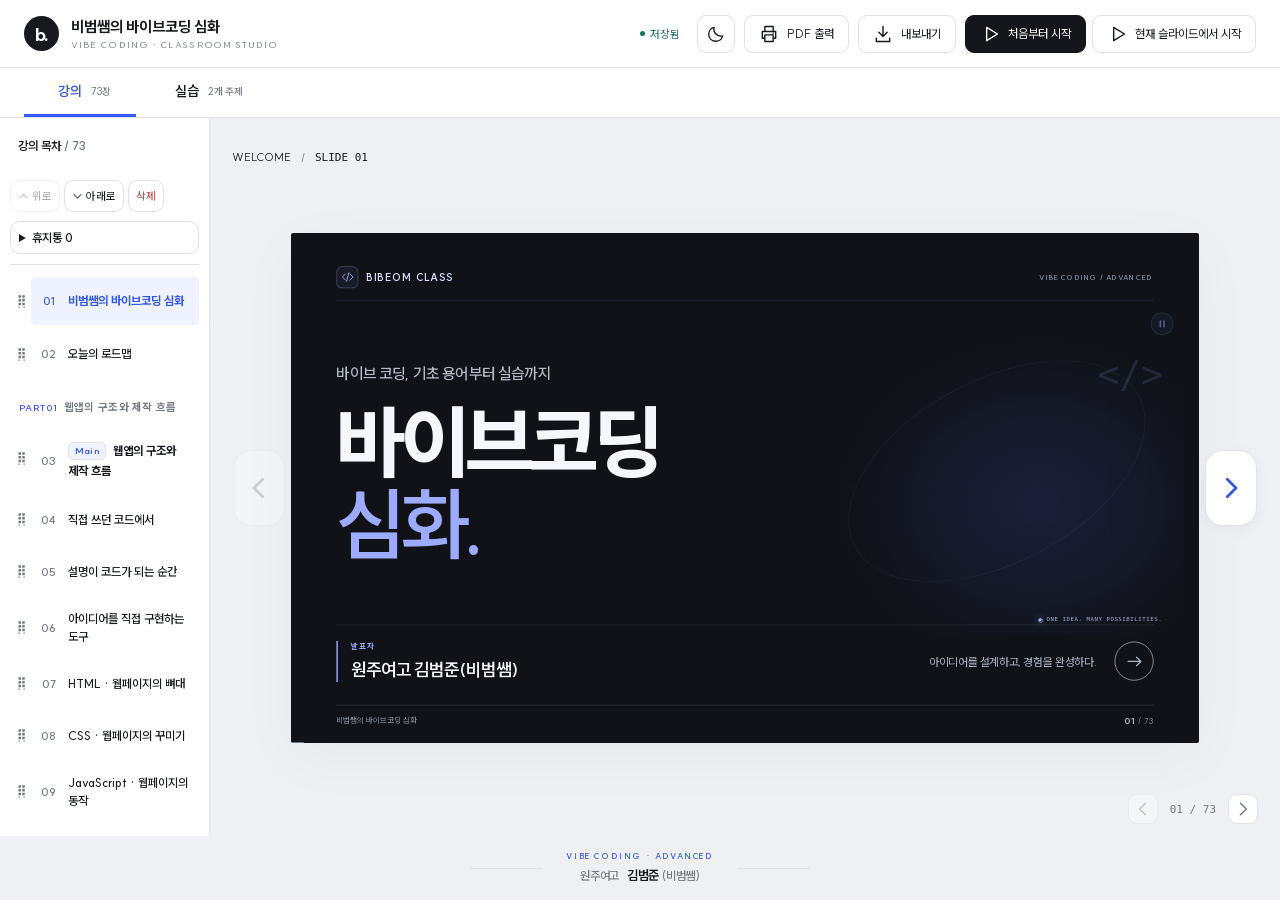
==== index.html @ e5cef6ce "Animate slide panels gathering into focus and spreading into overview" ====
<!DOCTYPE html>
<html lang="ko" data-theme="light"><head>
<meta charset="UTF-8">
<meta name="viewport" content="width=device-width,initial-scale=1">
<meta name="color-scheme" content="light dark">
<title>비범쌤의 바이브코딩 심화</title>
<style>
:root{--accent:#f97316;--accent-ink:#b64708;--soft:#fff2e8;--navy:#172033;--ink:#202938;--muted:#677181;--line:#e4e7ec;--paper:#fff;--canvas:#f2f4f7;--hover:#f7f8fa;--green:#197459;--shadow:0 16px 50px #1720330b;--blue:#326dba;--radius:18px;font-family:ui-sans-serif,system-ui,-apple-system,"Segoe UI","Malgun Gothic",sans-serif;color:var(--ink);background:var(--canvas);font-synthesis:none}
*{box-sizing:border-box}body{margin:0}button,input,textarea,select{font:inherit}button,a,input,textarea{touch-action:manipulation}button{cursor:pointer}button,a{ -webkit-tap-highlight-color:transparent}button{color:inherit}button:disabled{opacity:.38;cursor:default}button:focus-visible,a:focus-visible,input:focus-visible,textarea:focus-visible,[contenteditable]:focus-visible{outline:3px solid var(--accent);outline-offset:4px}button{border:1px solid var(--line);background:var(--paper);border-radius:9px;padding:9px 14px;display:inline-flex;align-items:center;justify-content:center;gap:8px;transition:background .16s,border-color .16s,transform .16s}button:hover:not(:disabled){border-color:var(--accent);background:var(--soft)}button:active:not(:disabled){transform:translateY(1px)}.primary{background:var(--navy);color:#fff;border-color:var(--navy)}.primary:hover:not(:disabled){background:#2c3952;color:#fff;border-color:#2c3952}.orange{background:var(--accent);border-color:var(--accent);color:#172033;font-weight:750}.orange:hover:not(:disabled){background:#ff8b3c;color:#172033}.icon{width:20px;height:20px;flex-shrink:0;vertical-align:middle;fill:none;stroke:currentColor;stroke-width:1.7;stroke-linecap:round;stroke-linejoin:round}.icon-btn{width:38px;height:38px;padding:8px}.muted{color:var(--muted)}.tiny{font-size:12px}.mono{font-family:ui-monospace,Consolas,monospace}.pill{display:inline-flex;align-items:center;gap:6px;border-radius:6px;padding:5px 8px;font-size:11px;font-weight:700;letter-spacing:.04em;background:var(--hover);color:var(--muted)}.pill.orange-pill{background:var(--soft);color:var(--accent-ink)}
.topbar{height:76px;background:var(--paper);border-bottom:1px solid var(--line);display:flex;align-items:center;justify-content:space-between;padding:0 24px;gap:18px;position:relative;z-index:25}.brand{display:flex;align-items:center;gap:12px;min-width:0}.brand-mark{display:grid;place-items:center;width:38px;height:42px;background:var(--navy);color:var(--accent);border-radius:11px;flex-shrink:0}.brand-mark .icon{width:25px;height:25px}.brand-title{font-weight:750;font-size:16px;white-space:nowrap;overflow:hidden;text-overflow:ellipsis;max-width:330px}.brand-caption{font-size:10px;letter-spacing:.16em;color:var(--muted);margin-top:3px}.toolbar{display:flex;align-items:center;gap:9px;flex-shrink:0}.toolbar button{font-size:12px;height:38px}.save-status{font-size:11px;display:flex;gap:5px;align-items:center;color:var(--green);margin-right:8px}.save-status::before{content:"";width:5px;height:5px;background:currentColor;border-radius:50%}.export-wrap{position:relative}.dropdown{position:absolute;right:0;top:46px;width:240px;padding:7px;background:var(--paper);border:1px solid var(--line);border-radius:13px;box-shadow:var(--shadow);z-index:40}.dropdown[hidden]{display:none}.dropdown button{justify-content:flex-start;border:0;width:100%;height:auto;text-align:left;padding:12px;font-size:13px}.dropdown hr{border:0;border-top:1px solid var(--line);margin:5px}.dropdown .danger{color:#c13f3f}.workspace{display:grid;grid-template-columns:224px minmax(0,1fr) 286px;height:calc(100dvh - 76px)}.sidebar,.editor{background:var(--paper);overflow:auto;min-height:0;scrollbar-width:thin;scrollbar-color:var(--line) transparent}.sidebar{border-right:1px solid var(--line);padding:23px 13px}.sidebar-head{display:flex;justify-content:space-between;align-items:center;padding:0 8px 15px;font-size:12px;font-weight:700}.group-label{font-size:10px;font-weight:750;color:var(--muted);letter-spacing:.025em;margin:20px 9px 9px;display:flex;align-items:baseline;gap:7px}.group-label:first-of-type{margin-top:4px}.group-label b{color:var(--accent-ink);font-size:9px;white-space:nowrap}.nav-item{border:1px solid transparent;padding:9px 8px;gap:9px;border-radius:9px;width:100%;justify-content:flex-start;text-align:left;background:transparent;margin:2px 0;min-height:49px}.nav-item .number{display:grid;place-items:center;flex-shrink:0;width:32px;height:28px;background:var(--hover);border:1px solid var(--line);border-radius:5px;font-size:10px;font-weight:650;color:var(--muted)}.nav-item .nav-title{font-size:11px;line-height:1.5;display:-webkit-box;-webkit-line-clamp:2;-webkit-box-orient:vertical;overflow:hidden}.nav-item[aria-current=true]{background:var(--soft);border-color:#f9731644}.nav-item[aria-current=true] .number{color:#fff;background:var(--accent-ink);border-color:var(--accent-ink)}.nav-item[aria-current=true] .nav-title{font-weight:750;color:var(--accent-ink)}.sidebar-bottom{font-size:10px;line-height:1.8;border-top:1px solid var(--line);margin:22px 8px 0;padding-top:14px;color:var(--muted)}
.main{min-width:0;min-height:0;display:flex;flex-direction:column;position:relative;padding:24px 28px 0}.preview-tools{display:flex;align-items:center;justify-content:space-between;gap:12px;margin-bottom:18px}.breadcrumb{display:flex;gap:10px;font-size:11px;align-items:center}.stage-space{flex:1;min-height:0;display:flex;align-items:center;justify-content:center;position:relative}.slide-frame{position:relative;flex-shrink:0;box-shadow:var(--shadow);border:1px solid var(--line);border-radius:5px;overflow:hidden;background:var(--paper)}.slide-frame>.slide{position:absolute;left:0;top:0;transform-origin:top left}.preview-bottom{display:flex;align-items:center;justify-content:flex-end;gap:10px;padding:17px 0;font-size:11px;color:var(--muted)}.preview-bottom .nav-pair{display:flex;align-items:center;gap:12px}.preview-bottom button{width:30px;height:30px;padding:5px}.lecture-notes{border-top:1px solid var(--line);padding:17px 0 20px;display:flex;gap:13px;min-height:86px;flex-shrink:0}.lecture-notes .icon{width:16px;color:var(--muted);margin-top:2px}.lecture-notes strong{font-size:11px;font-weight:700}.lecture-notes p{font-size:11px;color:var(--muted);line-height:1.7;margin:6px 0 0;white-space:pre-wrap;max-height:50px;overflow:auto}.editor{border-left:1px solid var(--line);padding:22px 19px}.editor-heading{display:flex;justify-content:space-between;align-items:center;margin-bottom:6px;font-size:13px;font-weight:750}.editor-description{font-size:10px;line-height:1.8;color:var(--muted);margin:0 0 19px}.field{display:block;margin:0 0 15px}.field>span{display:block;font-size:10px;font-weight:650;margin:0 0 7px;color:var(--muted)}.field textarea,.field input{display:block;width:100%;background:var(--hover);border:1px solid var(--line);color:var(--ink);border-radius:7px;padding:10px 11px;font-size:12px;line-height:1.65;resize:vertical;min-height:39px}.field textarea:focus,.field input:focus{border-color:var(--accent);outline:2px solid #f9731622;outline-offset:0;background:var(--paper)}.editor details{border-top:1px solid var(--line);padding:13px 0 0;margin-top:14px}.editor summary{cursor:pointer;font-size:11px;font-weight:750;padding-bottom:13px}.editor .field input:invalid{border-color:#c13f3f}.close-panel{display:none}.mobile-tool{display:none}.panel-scrim{display:none}.read-toggle{display:none}
.slide{width:1280px;height:720px;display:flex;flex-direction:column;overflow:hidden;background:var(--paper);padding:37px 54px 25px;color:var(--ink);position:relative;container-type:inline-size}.slide-head{flex-shrink:0}.eyebrow{display:flex;align-items:center;gap:12px;font-size:13px;font-weight:650;letter-spacing:.035em;color:var(--muted);margin-bottom:13px}.eyebrow .part-chip{color:var(--accent-ink);background:var(--soft);padding:5px 9px;border-radius:5px;font-size:11px;letter-spacing:.1em}.slide h1{font-size:42px;line-height:1.27;letter-spacing:-1.8px;margin:0;font-weight:780;word-break:keep-all;overflow-wrap:anywhere}.slide h1.long{font-size:35px;letter-spacing:-1.2px}.subtitle{font-size:19px;color:var(--muted);margin:12px 0 0;line-height:1.55;word-break:keep-all;overflow-wrap:anywhere}.slide-content{flex:1;min-height:0;margin-top:28px;position:relative}.content-inner{width:100%;transform-origin:top center;display:flex;flex-direction:column;gap:20px}.slide-foot{flex-shrink:0;display:flex;align-items:center;justify-content:space-between;gap:18px;margin-top:20px;padding-top:13px;border-top:1px solid var(--line);font-size:12px;color:var(--muted)}.slide-foot .foot-brand{font-weight:650;letter-spacing:-.15px}.slide-foot .foot-page{font-size:11px;white-space:nowrap;font-family:ui-monospace,Consolas,monospace}.slide-foot .foot-page b{color:var(--accent-ink);font-size:15px}.slide-progress{height:3px;position:absolute;bottom:0;left:0;background:var(--accent)}.slide button{font-size:18px;border-radius:10px;padding:12px 21px;min-height:47px}.slide .icon{width:23px;height:23px}.slide .tabs{display:flex;align-items:center;flex-wrap:wrap;gap:8px}.slide .tabs button{font-size:17px;padding:10px 19px;min-height:43px;background:var(--hover);border-color:transparent}.slide .tabs button[aria-pressed=true]{color:var(--accent-ink);border-color:var(--accent);background:var(--soft);box-shadow:inset 0 -2px 0 var(--accent)}.slide .tabs.small button{font-size:15px;min-height:38px;padding:8px 15px}.slide h2,.slide h3,.slide p{margin:0}.slide h2{font-size:29px;line-height:1.4;letter-spacing:-.7px;word-break:keep-all}.slide h3{font-size:22px;line-height:1.45;letter-spacing:-.5px;word-break:keep-all}.slide p{font-size:21px;line-height:1.7;word-break:keep-all;overflow-wrap:anywhere}.slide .small-text{font-size:16px;line-height:1.6;color:var(--muted)}.slide .micro{font-size:13px;color:var(--muted);line-height:1.55}.slide .label{display:block;color:var(--muted);font-size:13px;font-weight:700;letter-spacing:.045em;margin-bottom:11px}.slide .quote{font-size:21px;font-weight:650;padding:17px 22px;background:var(--soft);color:var(--accent-ink);border-left:3px solid var(--accent);border-radius:0 10px 10px 0;line-height:1.55;word-break:keep-all}.slide .row{display:flex;gap:20px;align-items:stretch}.slide .row>*{flex:1;min-width:0}.slide .stack{display:flex;flex-direction:column;gap:14px}.slide .card{border:1px solid var(--line);background:var(--paper);border-radius:var(--radius);padding:25px}.slide .card.shaded{background:var(--hover)}.slide .callout{padding:20px 25px;border-radius:13px;background:var(--hover)}.slide .split{display:grid;grid-template-columns:1fr 1.1fr;gap:30px}.slide .center{display:flex;flex-direction:column;justify-content:center;gap:20px}.slide .badge-icon{width:50px;height:50px;display:grid;place-items:center;color:var(--accent-ink);background:var(--soft);border-radius:13px;flex-shrink:0}.slide .badge-icon .icon{width:27px;height:27px}.slide .item-btn{text-align:left;justify-content:flex-start;align-items:flex-start;border-radius:16px;display:flex;flex-direction:column;gap:14px;padding:23px;border:1px solid var(--line);background:var(--paper);position:relative}.slide .item-btn.selected{border-color:var(--accent);background:var(--soft);box-shadow:inset 0 0 0 1px var(--accent)}.slide .item-btn.selected::after{content:"✓";position:absolute;right:17px;top:15px;font-size:15px;color:var(--accent-ink);font-weight:800}.slide .item-btn p{font-size:17px}.slide .item-btn h3{font-size:21px}.slide ul{margin:0;padding-left:22px;font-size:20px;line-height:1.8;word-break:keep-all}.slide li::marker{color:var(--accent)}.slide .browser{border:1px solid var(--line);border-radius:16px;background:var(--paper);overflow:hidden;box-shadow:0 12px 24px #17203308}.browser-bar{height:40px;background:var(--hover);border-bottom:1px solid var(--line);display:flex;gap:5px;align-items:center;padding:0 15px;font-size:11px;color:var(--muted)}.browser-bar i{display:block;width:7px;height:7px;border-radius:50%;background:#c9ced7}.browser-bar span{margin-left:12px}.browser-body{padding:23px}.chat-bubble{font-size:20px;padding:17px 19px;border-radius:14px;background:var(--soft);line-height:1.7;margin-left:24px;word-break:keep-all}.chat-answer{font-size:17px;line-height:1.6;padding:19px 0 0;display:flex;gap:12px;align-items:flex-start}.code{margin:0;font-size:17px;line-height:1.9;white-space:pre-wrap;font-family:ui-monospace,Consolas,monospace;color:#e7ecf5;background:#172033;padding:24px;min-height:180px}.concept-flow{display:grid;grid-template-columns:repeat(4,1fr);gap:22px}.concept-flow .item-btn{min-height:133px}.concept-flow .step-index{font-family:ui-monospace,Consolas,monospace;font-size:14px;color:var(--accent-ink)}.detail-grid{display:grid;grid-template-columns:1fr 1fr;gap:26px}.detail-grid .large-icon{font-size:40px}.brand-card{min-height:130px}.brand-symbol{font-size:28px;font-weight:700;letter-spacing:-1px}.brand-card .brand-symbol{color:var(--ink)}.brand-card:nth-child(2) .brand-symbol{color:var(--blue)}.brand-card:nth-child(3) .brand-symbol{color:#bc7054}.hint-line{display:flex;align-items:center;gap:8px;font-size:14px;color:var(--muted)}.comparison-wrap{border:1px solid var(--line);border-radius:14px;overflow:hidden}.comparison{width:100%;border-collapse:collapse;table-layout:fixed;font-size:16px;line-height:1.6}.comparison th,.comparison td{padding:11px 16px;text-align:left;vertical-align:middle;border-bottom:1px solid var(--line);border-right:1px solid var(--line);word-break:keep-all;overflow-wrap:anywhere}.comparison tr:last-child>*{border-bottom:0}.comparison tr>*:last-child{border-right:0}.comparison thead{background:var(--hover)}.comparison th:first-child{width:16%;font-weight:650}.comparison th{font-weight:750;font-size:16px}.comparison button{padding:0;border:0;border-radius:3px;background:none;justify-content:flex-start;min-height:0;font-size:inherit;line-height:inherit;text-align:left;color:inherit}.comparison .highlight{background:var(--soft);color:var(--accent-ink);box-shadow:inset 3px 0 0 var(--accent)}.comparison tbody tr:first-child td{font-weight:750}.comparison.ai-table{font-size:16px}.comparison.ai-table th,.comparison.ai-table td{padding:9px 14px}.table-controls{display:flex;justify-content:space-between;align-items:center;gap:12px}.table-controls button{font-size:14px;min-height:36px;padding:8px 13px}.table-controls select{max-width:310px;background:var(--paper);color:var(--ink);padding:8px 12px;border:1px solid var(--line);border-radius:8px;font-size:15px}.focus-card{min-height:215px;display:flex;flex-direction:column;gap:20px}.focus-card p{font-size:23px}.focus-label{font-size:17px;color:var(--accent-ink);font-weight:750}.prompt{font-size:29px;line-height:1.9;letter-spacing:-.6px;padding:30px;background:var(--hover);border:1px solid var(--line);border-radius:17px;word-break:keep-all}.prompt mark{background:var(--soft);color:var(--accent-ink);border-bottom:3px solid var(--accent);border-radius:4px;padding:2px 5px}.prompt mark:nth-child(2){background:#eaf2ff;color:#285eaa;border-color:#729cd7}.prompt mark:nth-child(3){background:#edf7f2;color:#217253;border-color:#64ac8e}.prompt mark:nth-child(4){background:#f2edfa;color:#7454a0;border-color:#ab93ca}.prompt-legend{display:grid;grid-template-columns:repeat(4,1fr);gap:15px}.prompt-legend>div{font-size:15px;line-height:1.6;border-left:3px solid var(--accent);padding-left:12px}.prompt-legend>div:nth-child(2){border-color:#729cd7}.prompt-legend>div:nth-child(3){border-color:#64ac8e}.prompt-legend>div:nth-child(4){border-color:#ab93ca}.backend-card{padding:19px!important;min-height:135px}.backend-detail{display:grid;grid-template-columns:1fr 1.08fr;gap:28px}.backend-detail .analogy{font-size:25px;font-weight:700;color:var(--accent-ink);margin-bottom:10px}.backend-detail .small-text{font-size:17px}.choice-cards .item-btn{min-height:235px;justify-content:space-between}.choice-cards .item-btn h3{font-size:23px;line-height:1.7}.reveal{animation:reveal .35s ease both}.reveal.delay1{animation-delay:.13s}.reveal.delay2{animation-delay:.26s}@keyframes reveal{from{opacity:0;transform:translateY(9px)}to{opacity:1;transform:translateY(0)}}.result-title{font-size:35px!important}.api-flow{display:flex;align-items:center;gap:22px;justify-content:center;margin:5px 0}.api-node{width:250px;border:1px solid var(--line);border-radius:18px;padding:25px;display:flex;align-items:center;flex-direction:column;gap:14px;background:var(--hover)}.api-node.active{background:var(--soft);border-color:var(--accent);box-shadow:0 0 0 4px #f9731610}.api-node .icon{width:38px;height:38px}.api-arrow{font-size:30px;color:var(--muted)}.api-arrow.active{color:var(--accent);animation:pulse .7s infinite}@keyframes pulse{50%{opacity:.25}}.api-result{display:flex;align-items:center;gap:18px;padding:20px 24px;border:1px solid var(--line);border-radius:13px;min-height:90px}.api-result p{font-size:20px}.api-step{font-size:14px;color:var(--muted);margin-top:4px}.api-tabs{gap:9px!important}.api-tabs button{flex:1;font-size:16px!important;padding:12px!important}.demo-panel{min-height:225px;display:flex;flex-direction:column;gap:17px;justify-content:center}.demo-panel button{align-self:flex-start}.demo-result{background:var(--soft);border-radius:12px;padding:20px;color:var(--ink);font-size:23px;line-height:1.6;white-space:pre-line;word-break:keep-all}.mini-map{height:150px;background:var(--hover);border:1px solid var(--line);border-radius:13px;position:relative;overflow:hidden;display:grid;place-items:center}.mini-map::before,.mini-map::after{content:"";position:absolute;background:var(--paper);border:1px solid var(--line);height:32px;width:140%;transform:rotate(-20deg)}.mini-map::after{transform:rotate(65deg)}.map-pin{z-index:1;display:flex;align-items:center;gap:8px;padding:12px;background:var(--soft);border:1px solid var(--accent);border-radius:10px;color:var(--accent-ink);font-size:18px}.key-input-wrap{display:flex;gap:10px}.slide input,.slide select{color:var(--ink);background:var(--paper);border:1px solid var(--line);border-radius:9px;padding:12px;font-size:20px;min-width:0}.key-input-wrap input{flex:1;font-family:ui-monospace,Consolas,monospace;font-size:19px}.key-status{font-size:18px;min-height:31px;color:var(--green)}.key-status.error{color:#be3f3f}.key-symbol{font-size:80px;display:flex;align-items:center;justify-content:center;min-height:220px;background:var(--hover);border-radius:20px}.key-symbol .icon{width:105px;height:105px;color:var(--accent)}.ui-highlight{outline:3px dashed var(--accent);outline-offset:5px;border-radius:7px}.experience-steps{display:flex;align-items:center;gap:8px}.experience-steps>span{flex:1;font-size:16px;padding:10px;background:var(--soft);border:1px solid #f9731650;border-radius:7px;text-align:center}.score-app{border:1px solid var(--line);border-radius:14px;overflow:hidden;min-height:240px}.score-app .app-top{padding:15px 21px;background:var(--hover);border-bottom:1px solid var(--line);display:flex;justify-content:space-between;align-items:center;font-size:17px;font-weight:700}.score-app .app-body{padding:20px;display:flex;flex-direction:column;gap:15px}.score-app .app-form{display:grid;grid-template-columns:1.4fr 1fr auto;align-items:end;gap:12px}.score-app label{font-size:13px;display:flex;flex-direction:column;gap:7px;color:var(--muted)}.score-app input,.score-app select{width:100%;font-size:16px;padding:10px}.score-app button{font-size:16px;min-height:42px;padding:10px 16px}.score-status{font-size:15px;color:var(--green);min-height:25px}.score-app.bad{border-radius:0;background:var(--hover)}.score-app.bad .app-top{font-family:serif;font-size:14px;justify-content:center;background:var(--line);padding:8px}.score-app.bad .app-body{gap:11px;padding:14px}.score-app.bad .app-form{display:flex;flex-wrap:wrap;align-items:center;justify-content:space-around;gap:25px}.score-app.bad label{font-size:11px;max-width:145px;flex-direction:row;align-items:center}.score-app.bad input,.score-app.bad select{font-size:12px;max-width:90px;border-radius:0;padding:5px}.score-app.bad button{min-height:22px;font-size:11px;padding:4px 8px;border-radius:0;align-self:flex-end}.score-app.bad .score-status{font-size:11px;color:var(--muted)}.launch-layout{display:grid;grid-template-columns:1.2fr 1fr;gap:55px;align-items:center}.launch-graphic{background:var(--hover);border:1px solid var(--line);border-radius:22px;padding:30px;display:flex;flex-direction:column;gap:20px}.launch-graphic .fake-window{background:var(--paper);border:1px solid var(--line);border-radius:10px;padding:20px;transform:rotate(-3deg);box-shadow:var(--shadow)}.launch-graphic .fake-window div{height:13px;background:var(--line);margin:12px 0;border-radius:3px}.launch-graphic .fake-window div:last-child{width:45%;background:var(--accent);height:34px}.launch-graphic .icon{width:50px;height:50px;color:var(--accent)}.summary-list{display:grid;grid-template-columns:repeat(5,1fr);gap:13px}.summary-list .item-btn{padding:20px 17px;min-height:160px}.summary-list h3{font-size:20px!important}.closing-quote{font-size:31px!important;line-height:1.65!important;max-width:1000px;text-wrap:balance}.slide [contenteditable=true],.slide [contenteditable=plaintext-only]{cursor:text;min-width:2px;white-space:pre-wrap;border-radius:3px}.slide [contenteditable]:hover{outline:1px dashed var(--accent);outline-offset:4px}.slide [contenteditable]:focus{outline:2px solid var(--accent);outline-offset:4px;background:var(--soft)}
.present .topbar,.present .sidebar,.present .editor,.present .preview-tools,.present .preview-bottom,.present .lecture-notes{display:none}.present .workspace{display:block;height:100dvh}.present .main{padding:12px;height:100dvh}.present .stage-space{width:100%;height:100%}.present .slide-frame{border:0;border-radius:0;box-shadow:none}.presentation-controls{position:fixed;bottom:20px;left:50%;transform:translateX(-50%);display:none;align-items:center;gap:9px;background:var(--paper);padding:9px 13px;box-shadow:0 8px 32px #0002;border:1px solid var(--line);border-radius:14px;z-index:40;transition:opacity .25s,transform .25s;white-space:nowrap}.present .presentation-controls{display:flex}.present.controls-hidden .presentation-controls:not(:focus-within){opacity:0;pointer-events:none;transform:translate(-50%,15px)}.presentation-controls button{font-size:12px;min-height:36px;padding:7px 11px}.presentation-controls .count{font-size:12px;min-width:50px;text-align:center}.toast{position:fixed;bottom:25px;left:50%;transform:translate(-50%,15px);opacity:0;pointer-events:none;background:var(--navy);color:#fff;padding:12px 20px;border-radius:10px;font-size:13px;line-height:1.6;box-shadow:var(--shadow);z-index:80;transition:.2s;max-width:min(600px,90vw)}.toast.visible{opacity:1;transform:translate(-50%,0)}.present .toast{bottom:85px}.print-root{display:none}.print-page .slide{--paper:#fff;--ink:#202938;--muted:#677181;--line:#e4e7ec;--hover:#f7f8fa;--soft:#fff2e8;--accent-ink:#b64708}.print-page .content-inner{gap:16px}.print-page .slide p{font-size:18px}.print-page .slide ul{font-size:17px;line-height:1.7}.print-page .slide .small-text{font-size:15px}.print-page .slide .quote{font-size:18px;padding:12px 18px}.print-page .slide h3{font-size:22px}.print-grid{display:grid;gap:16px}.print-grid.cols2{grid-template-columns:repeat(2,1fr)}.print-grid.cols3{grid-template-columns:repeat(3,1fr)}.print-grid.cols4{grid-template-columns:repeat(4,1fr)}.print-grid .card{padding:20px}.print-grid .label{margin-top:15px;margin-bottom:6px}.print-page .slide .comparison{font-size:16px}.print-page .slide .comparison th,.print-page .slide .comparison td{padding:9px 13px}.print-page .slide .backend-print .analogy{font-size:18px;color:var(--accent-ink);font-weight:700;margin:9px 0}.print-page .slide .backend-print p{font-size:16px}.print-page .slide .backend-print ul{font-size:16px;line-height:1.65}.print-page .slide .backend-print .label{font-size:13px}.print-page .slide .api-print{display:grid;grid-template-columns:190px 1fr 1fr;gap:20px;padding:17px;border-bottom:1px solid var(--line);align-items:center}.print-page .slide .api-print h3{font-size:20px}.print-page .slide .api-print p{font-size:17px}.print-page .slide .url-text{font-size:17px;word-break:break-all;color:var(--blue)}
[data-theme=dark]{--paper:#192233;--canvas:#101724;--navy:#111a2a;--ink:#e7ecf4;--muted:#a0adbf;--line:#303c50;--hover:#202c40;--soft:#35291f;--accent-ink:#ffac70;--green:#7fd6b6;--blue:#8db6ef;--shadow:0 16px 50px #0002;color-scheme:dark}[data-theme=dark] .primary{background:#e5ebf4;color:#172033;border-color:#e5ebf4}[data-theme=dark] .primary:hover{background:white;color:#172033}[data-theme=dark] .brand-mark{background:#28354c}[data-theme=dark] .prompt mark{background:#3e2c1d;color:#ffaf76}[data-theme=dark] .prompt mark:nth-child(2){background:#24364f;color:#9bbef0}[data-theme=dark] .prompt mark:nth-child(3){background:#243b35;color:#9ddbbe}[data-theme=dark] .prompt mark:nth-child(4){background:#3a2f4a;color:#d0b9f1}
@media(min-width:1750px){.workspace{grid-template-columns:250px minmax(0,1fr) 320px}.main{padding:30px 40px 0}.nav-item .nav-title{font-size:13px}.brand-title{max-width:480px}.editor .field textarea,.editor .field input{font-size:13px}.editor-description{font-size:12px}}
@media(max-width:1200px){.workspace{grid-template-columns:190px minmax(0,1fr)}.editor{display:none}.editor-open .editor{display:block;position:fixed;right:0;top:76px;bottom:0;width:310px;z-index:35;box-shadow:-12px 0 40px #0002}.editor-open .panel-scrim{display:block}.close-panel{display:inline-flex}.mobile-tool.editor-toggle{display:inline-flex}.brand-title{max-width:260px}.toolbar{gap:6px}.save-status{display:none}.main{padding:20px 22px 0}.brand-caption{font-size:9px}.panel-scrim{position:fixed;inset:76px 0 0;background:#17203330;z-index:30}.editor-open .editor{z-index:35}}
@media(max-width:860px){.workspace{grid-template-columns:minmax(0,1fr)}.sidebar{display:none}.sidebar-open .sidebar{display:block;position:fixed;top:76px;bottom:0;left:0;width:265px;z-index:35;box-shadow:12px 0 40px #0002}.sidebar-open .panel-scrim{display:block}.mobile-tool{display:inline-flex}.brand-title{max-width:225px;font-size:14px}.brand-mark{width:32px;height:36px}.brand{gap:8px}.toolbar .hide-tablet{display:none}.topbar{padding:0 15px;gap:8px}.toolbar button{padding:8px 10px}.main{padding:18px 24px 0}.breadcrumb{gap:7px}.preview-tools{margin-bottom:8px}.lecture-notes{min-height:75px}.slide-frame{border-radius:3px}}
@media(max-width:680px){.topbar{height:64px;padding:0 12px}.brand-title{font-size:12px;max-width:170px}.brand-caption{font-size:8px;letter-spacing:.08em}.brand-mark{display:none}.toolbar{gap:5px}.toolbar .hide-phone{display:none}.toolbar .primary{font-size:11px;padding:8px}.toolbar .primary .icon{width:14px}.toolbar button{height:34px}.toolbar .icon-btn{width:32px}.workspace{height:calc(100dvh - 64px)}.main{padding:14px 12px 0}.preview-tools{flex-wrap:wrap;gap:10px}.breadcrumb{font-size:10px}.preview-bottom{font-size:10px;padding:13px 0}.preview-bottom .help-text{max-width:190px;line-height:1.6}.lecture-notes{padding:13px 0;min-height:75px}.editor-open .editor,.sidebar-open .sidebar{top:64px}.panel-scrim{top:64px}.editor-open .editor{width:min(340px,92vw)}.read-toggle{display:inline-flex!important}.presentation-controls{bottom:12px;gap:4px;padding:7px;max-width:calc(100vw - 16px)}.presentation-controls button{font-size:10px;padding:6px 8px}.presentation-controls .hide-phone{display:none}.presentation-controls .icon{width:16px}.presentation-controls .count{font-size:10px;min-width:38px}.toast{font-size:12px}}
@media(max-width:860px){.read-toggle{display:inline-flex!important}.reading .stage-space{display:block;overflow:auto;min-height:0;margin-top:2px;scrollbar-width:thin}.reading .slide-frame{width:100%!important;height:auto!important;box-shadow:none}.reading .slide-frame>.slide{position:relative;transform:none!important;width:100%;height:auto;min-height:100%;padding:25px 21px 20px;container-type:normal}.reading #slideFrame .slide h1,.reading #slideFrame .slide h1.long{font-size:29px;letter-spacing:-1px;line-height:1.4}.reading #slideFrame .slide .subtitle{font-size:15px;line-height:1.8;margin-top:12px}.reading #slideFrame .slide .eyebrow{font-size:10px;gap:7px;flex-wrap:wrap}.reading #slideFrame .slide .slide-content{margin-top:25px;flex:none}.reading #slideFrame .slide .content-inner{transform:none!important;width:100%!important;gap:19px}.reading #slideFrame .slide .slide-foot{font-size:9px;margin-top:26px;gap:8px}.reading #slideFrame .slide .slide-foot .foot-page{font-size:9px}.reading #slideFrame .slide h2{font-size:25px}.reading #slideFrame .slide h3{font-size:19px}.reading #slideFrame .slide p{font-size:17px;line-height:1.8}.reading #slideFrame .slide .small-text{font-size:14px}.reading #slideFrame .slide .micro{font-size:12px}.reading #slideFrame .slide .quote{font-size:16px;padding:15px}.reading #slideFrame .slide .row,.reading #slideFrame .slide .split,.reading #slideFrame .slide .detail-grid,.reading #slideFrame .slide .backend-detail,.reading #slideFrame .slide .launch-layout{display:flex;flex-direction:column;gap:18px}.reading #slideFrame .slide .row>*{flex:auto}.reading #slideFrame .slide .card{padding:20px}.reading #slideFrame .slide .concept-flow,.reading #slideFrame .slide .summary-list{grid-template-columns:1fr 1fr;gap:12px}.reading #slideFrame .slide .concept-flow .item-btn{min-height:115px;padding:16px;gap:10px}.reading #slideFrame .slide .concept-flow .item-btn h3{font-size:16px}.reading #slideFrame .slide .badge-icon{width:38px;height:38px}.reading #slideFrame .slide .summary-list .item-btn{min-height:120px;padding:15px}.reading #slideFrame .slide .summary-list h3{font-size:16px!important}.reading #slideFrame .slide .closing-quote{font-size:24px!important}.reading #slideFrame .slide .browser-body{padding:18px}.reading #slideFrame .slide .chat-bubble{font-size:17px;margin-left:0}.reading #slideFrame .slide .chat-answer{font-size:15px}.reading #slideFrame .slide .code{font-size:13px;padding:16px}.reading #slideFrame .slide .tabs{gap:6px}.reading #slideFrame .slide .tabs button{font-size:14px;padding:10px 13px;min-height:42px}.reading #slideFrame .slide button{font-size:15px;padding:12px 16px;min-height:44px}.reading #slideFrame .slide .brand-card{min-height:85px;flex-direction:row;align-items:center;padding:18px;gap:20px}.reading #slideFrame .slide .brand-card h3{font-size:18px}.reading #slideFrame .slide .backend-card{min-height:80px}.reading #slideFrame .slide .comparison-wrap{overflow:auto}.reading #slideFrame .slide .comparison{min-width:850px;font-size:16px}.reading #slideFrame .slide .table-controls{flex-wrap:wrap}.reading #slideFrame .slide .table-controls select{max-width:100%;font-size:14px}.reading #slideFrame .slide .focus-card{min-height:0;gap:14px}.reading #slideFrame .slide .focus-card p{font-size:19px}.reading #slideFrame .slide .prompt{font-size:23px;padding:23px;line-height:2}.reading #slideFrame .slide .prompt-legend{grid-template-columns:1fr 1fr}.reading #slideFrame .slide ul{font-size:17px}.reading #slideFrame .slide .choice-cards .item-btn{min-height:160px}.reading #slideFrame .slide .choice-cards .item-btn h3{font-size:19px}.reading #slideFrame .slide .api-flow{gap:8px}.reading #slideFrame .slide .api-node{width:auto;flex:1;padding:16px 7px;gap:13px;min-width:0}.reading #slideFrame .slide .api-node h3{font-size:13px}.reading #slideFrame .slide .api-node .icon{width:28px}.reading #slideFrame .slide .api-arrow{font-size:20px}.reading #slideFrame .slide .api-result{padding:16px}.reading #slideFrame .slide .api-result p{font-size:16px}.reading #slideFrame .slide .api-tabs button{flex:auto;font-size:13px!important}.reading #slideFrame .slide .demo-panel{min-height:160px}.reading #slideFrame .slide .demo-result{font-size:19px}.reading #slideFrame .slide .key-symbol{min-height:140px}.reading #slideFrame .slide .key-symbol .icon{width:70px;height:70px}.reading #slideFrame .slide .key-input-wrap{flex-wrap:wrap}.reading #slideFrame .slide .key-input-wrap input{width:100%;flex:auto;font-size:16px}.reading #slideFrame .slide .score-app .app-form{grid-template-columns:1fr 1fr}.reading #slideFrame .slide .score-app .app-form button{grid-column:1/-1}.reading #slideFrame .slide .score-app.bad .app-form{display:flex;gap:15px}.reading #slideFrame .slide .experience-steps{flex-wrap:wrap}.reading #slideFrame .slide .experience-steps>span{font-size:13px}.reading #slideFrame .slide .launch-layout{gap:25px}.reading #slideFrame .slide .launch-graphic{padding:25px}.reading #slideFrame .slide .hint-line{font-size:12px;line-height:1.7}.reading.present .main{padding:8px 8px 70px}.reading.present .slide-frame{min-height:100%}.reading .lecture-notes{display:none}.reading .preview-bottom{flex-shrink:0}.reading #slideFrame .slide .result-title{font-size:27px!important}}
.slide .comparison button{font-size:inherit;min-height:0;padding:0;border:0;border-radius:3px;background:none;line-height:inherit;justify-content:flex-start;text-align:left}
.slide .comparison th,.slide .comparison td{padding:8px 13px}
.slide .comparison.ai-table th,.slide .comparison.ai-table td{padding:8px 13px}
.slide .table-controls .tabs button{font-size:14px;min-height:36px;padding:8px 13px}
.print-page .backend-print{display:flex;flex-direction:column;gap:12px}
.print-page .backend-print-item{display:grid;grid-template-columns:.95fr 1.2fr 1.15fr 1fr .8fr;gap:14px;padding:13px 16px;background:var(--hover);border:1px solid var(--line);border-radius:12px}
.print-page .slide .backend-print h3{font-size:20px}
.print-page .slide .backend-print .analogy{font-size:14px;line-height:1.45;margin:5px 0;color:var(--accent-ink);font-weight:700}
.print-page .slide .backend-print p,.print-page .slide .backend-print ul{font-size:14px;line-height:1.55}
.print-page .slide .backend-print .micro{font-size:11px;line-height:1.4;margin-top:4px}
.print-page .slide .backend-print .label{font-size:12px;margin:0 0 5px}
.print-page .slide .backend-print ul{list-style:none;padding:0;font-size:14px;line-height:1.6}
.print-page .backend-print li{display:inline}
.print-page .backend-print li+li::before{content:" · ";color:var(--accent-ink)}
.print-page .backend-print-item{padding:9px 12px;gap:12px;grid-template-columns:1.05fr 1.3fr 1.3fr 1.15fr 1fr}
.print-page .slide .backend-print p{line-height:1.6}
.print-page .slide .backend-print h3{font-size:18px}
.print-page .slide .backend-notes{font-size:12px;line-height:1.5;color:var(--muted)}
.print-page .slide[data-type="backend"] .content-inner{gap:10px}
.print-page .slide[data-type="backend"] .quote{font-size:16px;padding:10px 15px}
.print-page .slide .prompt mark{background:#fff2e8;color:#b64708;border-color:#f97316}
.print-page .slide .prompt mark:nth-child(2){background:#eaf2ff;color:#285eaa;border-color:#729cd7}
.print-page .slide .prompt mark:nth-child(3){background:#edf7f2;color:#217253;border-color:#64ac8e}
.print-page .slide .prompt mark:nth-child(4){background:#f2edfa;color:#7454a0;border-color:#ab93ca}
.focus-card:has(button[aria-pressed=true]){border-color:var(--accent);box-shadow:inset 0 0 0 1px var(--accent);background:var(--soft)}
.foot-tagline{font-weight:400;margin-left:14px;color:var(--muted)}
.concept-flow .item-btn:not(:last-child)::before{content:"→";position:absolute;right:-19px;top:47%;font-size:18px;color:var(--muted);pointer-events:none}
@media(max-width:860px){.reading .foot-tagline{display:none}}
@media(max-width:860px){.reading .concept-flow .item-btn::before{display:none}}
.print-page .slide .api-print{grid-template-columns:190px 1fr 1.45fr;padding:12px 15px;gap:15px}
.print-page .slide .api-print p{font-size:16px}
.print-page .slide .api-print .micro{font-size:12px;line-height:1.5;margin-top:4px}
@media(max-width:860px){.brand>.hide-tablet{display:none}}
@media(max-width:370px){.brand-title{font-size:11px;max-width:130px}.brand-caption{font-size:7px}.toolbar .primary{padding:8px 7px;font-size:10px}.toolbar .icon-btn{width:29px}.toolbar button{padding:7px}.topbar{gap:5px;padding:0 9px}}
@media(prefers-reduced-motion:reduce){*,*::before,*::after{animation:none!important;transition:none!important;scroll-behavior:auto!important}}
:root{--header-height:76px;--tabbar-height:50px}
.course-tabs{height:var(--tabbar-height);display:flex;align-items:stretch;justify-content:space-between;padding:0 24px;gap:20px;background:var(--paper);border-bottom:1px solid var(--line)}
.course-tablist{display:flex;align-items:stretch;gap:8px}
.course-tab{border:0;border-bottom:3px solid transparent;border-radius:0;background:transparent;min-width:112px;padding:0 18px;font-size:14px;font-weight:650;gap:9px}
.course-tab .icon{width:17px;height:17px}.course-tab small{font-size:10px;color:var(--muted);font-weight:500}
.course-tab[aria-selected=true]{border-bottom-color:var(--accent);color:var(--accent-ink);background:var(--soft)}
.course-tab:hover:not(:disabled){background:var(--hover);border-bottom-color:var(--accent)}
.course-caption{align-self:center;font-size:11px;color:var(--muted)}
.workspace{height:calc(100dvh - var(--header-height) - var(--tabbar-height))}
.workspace[hidden],.practice-panel[hidden],.toolbar[hidden]{display:none!important}
.editor-open .editor,.sidebar-open .sidebar{top:calc(var(--header-height) + var(--tabbar-height))}
.panel-scrim{top:calc(var(--header-height) + var(--tabbar-height))}
.practice-panel{height:calc(100dvh - var(--header-height) - var(--tabbar-height));position:relative;background:#f5f6f8;display:flex;flex-direction:column}
.practice-topics{display:flex;align-items:center;justify-content:space-between;gap:12px;padding:8px 24px;background:var(--paper);border-bottom:1px solid var(--line);flex-shrink:0;min-height:55px}
.practice-topic-list{display:flex;gap:6px}.practice-topic{font-size:12px;padding:8px 14px;min-height:36px;border-color:transparent;background:var(--hover);gap:7px}.practice-topic small{font-size:10px;color:var(--muted)}.practice-topic[aria-selected=true]{background:var(--navy);border-color:var(--navy);color:#fff}.practice-topic[aria-selected=true] small{color:#d5dbe5}.practice-topic[aria-selected=true]:hover{background:#2c3952;color:white}.practice-topic-hint{font-size:10px;color:var(--muted)}
.practice-pane{flex:1;min-height:0;position:relative}.practice-pane[hidden]{display:none!important}
@media(max-width:680px){.practice-topics{padding:7px 12px;min-height:51px}.practice-topic-hint{display:none}.practice-topic{font-size:11px;padding:7px 12px;min-height:35px}.practice-topic-list{gap:5px}}
.practice-frame{display:block;width:100%;height:100%;border:0;background:#f5f6f8;color-scheme:light}
.practice-loading{position:absolute;inset:0;display:grid;place-items:center;background:var(--canvas);color:var(--muted);font-size:14px}
.practice-loading[hidden]{display:none}
.present .course-tabs{display:none}
.present .workspace{height:100dvh}
.practice-mode .brand>.pill{display:none}
@media(max-width:860px){.course-tabs{padding:0 16px}.course-caption{font-size:10px}}
@media(max-width:680px){:root{--header-height:64px;--tabbar-height:46px}.course-tabs{padding:0 12px}.course-tab{min-width:100px;font-size:13px;padding:0 13px}.course-tablist{gap:4px}.course-caption{display:none}.practice-toolbar .primary{font-size:11px}.practice-toolbar .icon-btn{width:32px}.presentation-controls button[data-command=practice]{padding:6px 8px}}
@page{size:13.333333in 7.5in;margin:0}
@media print{html,body{margin:0!important;padding:0!important;width:1280px!important;background:white!important;color-scheme:light!important}body>*:not(.print-root){display:none!important}.print-root{display:block!important;margin:0;padding:0}.print-page{display:block;width:1280px;height:720px;margin:0;padding:0;break-after:page;page-break-after:always;break-inside:avoid;overflow:hidden;position:relative}.print-page:last-child{break-after:auto;page-break-after:auto}.print-page>.slide{position:relative;width:1280px;height:720px;transform:none!important;animation:none!important;box-shadow:none!important}.print-page .slide,.print-page *{print-color-adjust:exact!important;-webkit-print-color-adjust:exact!important}.print-page .slide .content-inner{transform-origin:top center}.print-page .slide-head,.print-page .card,.print-page table,.print-page tr{break-inside:avoid}button{box-shadow:none!important}a{color:inherit;text-decoration:none}}

@font-face{font-family:"Bibeom SUIT";src:url([data-uri]) format("woff2");font-weight:100 900;font-style:normal;font-display:block;}
/* Editorial presentation system. SUIT is embedded below for offline use. */
:root{--font-ui:'Bibeom SUIT',sans-serif;--accent:#355bff;--accent-ink:#3456e5;--soft:#eff2ff;--navy:#14161b;--ink:#17191f;--muted:#737881;--line:#e0e2e7;--paper:#fff;--canvas:#eef0f3;--hover:#f6f7f9;--shadow:0 14px 60px #14161b0a;font-family:var(--font-ui);font-synthesis:none}
[data-theme=dark]{--paper:#17191e;--canvas:#101115;--ink:#f1f2f4;--muted:#9ea3af;--line:#32353d;--hover:#20232b;--soft:#242d4b;--accent-ink:#99adff;--navy:#111318;--shadow:0 14px 60px #0002}
body,button,input,textarea,select{font-family:var(--font-ui)}
.brand-mark{border-radius:50%;width:35px;height:35px;background:var(--ink);color:var(--paper);font-size:19px;font-weight:800;letter-spacing:-.07em}.brand-caption{letter-spacing:.12em;font-size:9px}.brand-title{font-size:15px;font-weight:750}.topbar{height:68px}.course-tab{border-radius:0;font-weight:650}.course-tab .icon{display:none}.course-tab[aria-selected=true]{background:transparent}.course-tablist{gap:12px}:root{--header-height:68px}.workspace{grid-template-columns:200px minmax(0,1fr) 254px}.main{padding:20px 22px 0}.editor{padding:20px 16px}.sidebar{padding:20px 10px}.nav-item{border-radius:5px;min-height:43px}.nav-item .number{background:transparent;border:0;font-size:11px;width:24px}.nav-item[aria-current=true]{border-color:transparent;background:var(--soft)}.nav-item[aria-current=true] .number{color:var(--accent-ink);background:transparent}.nav-item .nav-title{font-size:12px;font-weight:550}.nav-item.section-nav{margin-top:8px}.nav-item.section-nav .nav-title{font-weight:750}.nav-item.cover-nav{margin-bottom:3px}.group-label{font-size:11px}.lecture-notes{min-height:70px;padding:12px 0 15px}.preview-bottom{padding:12px 0}.slide-frame{border:0;border-radius:2px}.stage-wrap{flex:1;min-height:0;position:relative;display:flex;padding:0 38px}.stage-wrap .stage-space{min-width:0}.stage-arrow{position:absolute;top:50%;transform:translateY(-50%);width:30px;height:48px;padding:5px;border:0;border-radius:50px;background:transparent;z-index:3;color:var(--muted)}.stage-arrow.prev{left:0}.stage-arrow.next{right:0}.stage-arrow:hover:not(:disabled){transform:translateY(-50%);background:var(--paper);color:var(--ink)}.stage-arrow:active:not(:disabled){transform:translateY(-50%)}.stage-arrow .icon{width:20px;height:20px}.stage-arrow:disabled{opacity:.15}
.present .main{padding:20px 18px 64px}.present .stage-wrap{height:100%;padding-inline:48px}.present .stage-arrow{width:38px;height:58px}.present .stage-space{height:auto}.present .slide-frame{border-radius:2px}.presentation-controls{border-radius:40px;padding:5px 10px;gap:4px;bottom:12px;box-shadow:0 6px 30px #00000012}.presentation-controls button{border:0;background:transparent}.present.controls-hidden .stage-arrow{opacity:.55}.present.controls-hidden .stage-arrow:disabled{opacity:.12}.sr-only{position:absolute;width:1px;height:1px;padding:0;margin:-1px;overflow:hidden;clip-path:inset(50%);white-space:nowrap;border:0}
.slide{font-family:var(--font-ui);font-weight:450;padding:46px 64px 25px;letter-spacing:-.025em;container-type:normal}
.slide h1,.slide h1.long{font-size:54px;line-height:1.18;font-weight:780;letter-spacing:-.045em;text-wrap:balance}
.slide h2{font-size:34px;line-height:1.35;font-weight:720;letter-spacing:-.035em}.slide h3{font-size:27px;line-height:1.4;font-weight:700;letter-spacing:-.025em}.slide p,.slide ul{font-size:25px;line-height:1.6;font-weight:450;letter-spacing:-.025em}.slide ul{padding-left:24px;margin:0}.slide li{padding-left:3px;margin:12px 0}.slide li::marker{color:var(--accent)}.slide .subtitle{font-size:21px;line-height:1.5;margin-top:14px;max-width:1000px;font-weight:450}.slide .subtitle:empty{display:none}.slide .small-text{font-size:19px;line-height:1.65}.slide .micro{font-size:14px;line-height:1.55;letter-spacing:0}.slide .large-body{font-size:30px;line-height:1.55;font-weight:550}.slide .statement{font-size:42px;line-height:1.35;font-weight:730;letter-spacing:-.045em;text-wrap:balance}.slide .editorial-label,.slide .label{display:block;font-size:13px;line-height:1.5;font-weight:650;color:var(--muted);letter-spacing:.09em;margin-bottom:16px}.slide .eyebrow{font-size:13px;font-weight:550;letter-spacing:0;gap:14px;margin-bottom:20px}.slide .eyebrow .part-chip{background:transparent;padding:0;border-radius:0;font-size:11px;font-weight:750;letter-spacing:.1em;color:var(--accent-ink)}.slide .slide-content{margin-top:34px;position:static;overflow:visible}.slide .content-inner{gap:26px;transform:none!important;width:100%!important;position:static}.slide .slide-foot{font-size:11px;font-weight:500;padding-top:13px;border-top:1px solid var(--line);letter-spacing:.01em;margin-top:20px}.slide .slide-foot .foot-brand{font-weight:500}.slide .slide-foot .foot-page{font-family:inherit;font-size:11px;font-variant-numeric:tabular-nums}.slide .slide-foot .foot-page b{font-size:13px;color:var(--ink);font-weight:750}.slide .slide-progress{height:2px;background:var(--accent)}
.slide button{font-family:inherit;font-size:18px;font-weight:600;letter-spacing:-.015em;min-height:44px;border-radius:6px;line-height:1.45;padding:11px 19px}.slide button .icon{width:19px;height:19px}.slide .primary{background:#20232b;color:white;border-color:#20232b}.slide .primary:hover:not(:disabled){background:#355bff;border-color:#355bff}.slide .quiet-link{border:0;border-radius:0;background:none;padding:6px 0;color:var(--muted);font-size:16px;min-height:36px}.slide .quiet-link:hover{background:none;color:var(--accent-ink)}.slide .tabs{gap:30px;border-bottom:1px solid var(--line);margin-bottom:20px}.slide .tabs button{background:none;border:0;border-bottom:2px solid transparent;border-radius:0;padding:10px 0 14px;font-size:20px;min-height:0;color:var(--muted)}.slide .tabs button[aria-pressed=true]{background:none;border-bottom-color:var(--ink);color:var(--ink);box-shadow:none}.slide .tabs button:hover{background:none;color:var(--ink)}.slide .card{border-radius:8px;padding:28px;box-shadow:none}.slide .badge-icon{display:none}.slide .split{gap:56px}.slide .stack{gap:24px}.slide .card.shaded{background:var(--hover);border-color:transparent}
/* One large title, one sculptural motif. No agenda or interface mockup on the cover. */
.slide.cover-slide{background:#101217;color:#f6f7fa;padding:45px 64px 25px}.cover-slide .slide-content,.contents-slide .slide-content,.section-slide .slide-content{margin-top:0;min-height:0}.cover-slide .content-inner,.contents-slide .content-inner,.section-slide .content-inner{height:100%}.cover-composition{height:100%;display:flex;flex-direction:column;position:relative}.cover-meta{display:flex;justify-content:space-between;color:#b4bac8;font-size:12px;font-weight:600;letter-spacing:.13em;position:relative;z-index:2}.cover-main{flex:1;display:flex;align-items:center;position:relative}.cover-type{z-index:2;position:relative;width:780px;padding-bottom:6px}.cover-presenter{display:block;font-size:22px;color:#b4bac8;margin-bottom:24px;letter-spacing:-.02em;font-weight:550}.slide h1.cover-title{font-size:112px;font-weight:810;line-height:1.04;letter-spacing:-.065em;color:#f6f7fa;max-width:850px;text-wrap:initial}.slide h1.cover-title em{font-style:normal;color:#9caaff;font-weight:650}.slide h1.cover-title.custom-title{font-size:84px;line-height:1.2}.cover-sculpture{position:absolute;right:-65px;top:12px;width:550px;height:520px;perspective:1000px;overflow:hidden;isolation:isolate;opacity:.95}.sculpture-plane{position:absolute;width:290px;height:380px;transform:rotate(-26deg) skewY(9deg);border-radius:2px;top:58px;left:176px;box-shadow:-24px 25px 60px #0005}.plane-back{background:linear-gradient(145deg,#242937 5%,#5a6479 62%,#171b24);left:110px;top:30px;border:1px solid #60687c}.plane-middle{background:linear-gradient(145deg,#4e5fee,#7683ee 45%,#343e86);left:165px;top:75px;border:1px solid #8a96ff}.plane-front{background:linear-gradient(145deg,#a3b0ff 0%,#6375ff 48%,#263cbd 100%);left:225px;top:117px;border:1px solid #b8c3ff}.sculpture-line{position:absolute;top:60px;left:73px;width:360px;height:360px;border:1px solid #c0caff40;border-radius:50%;transform:rotateX(56deg) rotate(-20deg)}.cover-baseline{display:flex;align-items:center;justify-content:space-between;color:#b4bac8;font-size:18px;position:relative;z-index:2;padding:4px 0 12px}.slide .round-next{width:55px;height:55px;min-height:55px;padding:14px;border-radius:50%;background:transparent;color:inherit;border:1px solid currentColor}.slide .round-next .icon{width:24px;height:24px}.slide .round-next:hover{background:#f6f7fa;color:#101217;border-color:#f6f7fa;transform:translateX(3px)}.cover-slide .slide-foot,.section-slide .slide-foot{color:#7e8490;border-color:#ffffff20}.cover-slide .slide-foot .foot-page b,.section-slide .slide-foot .foot-page b{color:#b6bdcd}.cover-slide .slide-progress,.section-slide .slide-progress{background:#9caaff}
/* Contents is its own slide. */
.contents-composition{height:100%;display:grid;grid-template-columns:390px 1fr;gap:68px;align-items:center}.contents-heading .editorial-label{color:var(--accent-ink);margin-bottom:38px}.slide h1.contents-title{font-size:76px;line-height:1.08;letter-spacing:-.065em;max-width:310px;word-break:keep-all;text-wrap:balance}.contents-count{display:block;color:var(--muted);font-size:12px;letter-spacing:.12em;margin-top:42px}.contents-list{display:flex;flex-direction:column;border-top:1px solid var(--ink)}.slide .contents-row{display:flex;align-items:center;justify-content:flex-start;text-align:left;gap:27px;border:0;border-bottom:1px solid var(--line);border-radius:0;padding:23px 2px;width:100%;background:none}.contents-row .contents-num{font-size:13px;color:var(--accent-ink);font-weight:650;letter-spacing:.01em}.contents-row .contents-name{font-size:26px;line-height:1.4;font-weight:600;letter-spacing:-.03em}.contents-row .contents-arrow{margin-left:auto;font-size:24px;color:var(--muted);font-weight:400}.slide .contents-row:hover{background:none;padding-left:10px}.slide .contents-row:hover .contents-name{color:var(--accent-ink)}
/* Chapter dividers: editorial type and a monumental numeral. */
.slide.section-slide{background:#14161c;color:#f5f6f8;padding:45px 64px 25px}.chapter-composition{height:100%;position:relative;display:flex;flex-direction:column;overflow:hidden}.chapter-meta{display:flex;justify-content:space-between;color:#a9b7ff;font-size:12px;letter-spacing:.14em}.chapter-copy{position:relative;z-index:2;margin:auto 0;max-width:740px;padding-bottom:35px}.slide h1.chapter-title{font-size:68px;line-height:1.18;font-weight:750;letter-spacing:-.05em;max-width:640px;text-wrap:balance}.slide p.chapter-description{font-size:23px;font-weight:450;color:#acb2bf;line-height:1.7;max-width:620px;margin-top:28px;word-break:keep-all}.chapter-number{position:absolute;right:-10px;bottom:-38px;font-size:380px;letter-spacing:-.09em;line-height:1;font-weight:650;color:#303747;opacity:.9;font-variant-numeric:tabular-nums}.chapter-composition .chapter-next{position:absolute;bottom:10px;left:0;z-index:2;color:#c6d0ff}
/* Numbered rails replace decorative icon tiles. */
.editorial-rail{display:flex;gap:32px;border-bottom:1px solid var(--line);padding-bottom:20px}.slide .editorial-rail button,.editorial-rail>div{display:flex;gap:11px;align-items:baseline;min-height:0;border:0;border-radius:0;padding:0;background:none;font-size:18px;font-weight:550;color:var(--muted)}.editorial-rail>*>span:first-child{font-size:11px;letter-spacing:.02em;color:var(--muted)}.slide .editorial-rail .active{color:var(--ink);font-weight:750}.slide .editorial-rail .active>span:first-child{color:var(--accent-ink)}.slide .editorial-rail button:hover{color:var(--accent-ink);background:none}.structure-editorial{display:grid;grid-template-columns:180px 1fr;gap:64px;padding-top:22px}.structure-index{font-size:116px;line-height:1;letter-spacing:-.075em;font-weight:650;color:var(--accent-ink)}.structure-index>span{display:block;margin-top:25px;font-size:10px;letter-spacing:.1em;line-height:1.5;color:var(--muted);font-weight:600}.structure-body{padding-top:6px}.structure-body .statement{max-width:780px}.structure-examples{display:grid;grid-template-columns:1fr 1fr;gap:40px;margin-top:44px;padding-top:23px;border-top:1px solid var(--line)}.structure-examples .editorial-label{font-size:12px;letter-spacing:.02em;margin-bottom:14px}.structure-examples p{font-size:24px;line-height:1.55;color:var(--muted);font-weight:450}.process-editorial{display:grid;grid-template-columns:280px 1fr;gap:64px;padding-top:24px}.process-number>b{display:block;font-size:158px;line-height:1;letter-spacing:-.07em;font-weight:600;color:var(--accent-ink)}.process-number .editorial-label{font-size:10px;letter-spacing:.08em;margin-bottom:25px}.process-copy{padding-top:8px}.process-note{border-top:1px solid var(--line);padding-top:24px;margin-top:35px}.process-note .editorial-label{font-size:12px;letter-spacing:0}.process-note p{font-size:25px;color:var(--muted)}
.intro-editorial{display:grid;grid-template-columns:400px 1fr;gap:70px;align-items:center;min-height:340px}.intro-copy .editorial-label{margin-bottom:24px}.slide .intro-description{font-size:25px;line-height:1.65;margin-top:26px;color:var(--muted)}.intro-canvas{background:#171a22;color:#dce3f6;padding:30px 34px;border-radius:5px;min-width:0;align-self:center}.canvas-label{font-size:12px;font-weight:550;letter-spacing:.04em;color:#8992a6;padding-bottom:25px;border-bottom:1px solid #ffffff15;margin-bottom:25px}.intro-canvas .code{padding:0;background:none;color:#b3c4ff;font-size:18px;line-height:1.9;margin:0;font-family:Consolas,monospace;white-space:pre-wrap;overflow-wrap:anywhere}.request-line{font-size:30px;line-height:1.55;font-weight:550;letter-spacing:-.03em;color:#fff}.reply-line{display:flex;gap:13px;margin-top:30px;padding-top:24px;border-top:1px solid #ffffff15}.reply-line .reply-mark{height:8px;width:8px;border-radius:50%;background:#9aafff;margin-top:10px;flex:none}.reply-line p{font-size:18px;line-height:1.65;color:#919bad}.ai-editorial{display:grid;grid-template-columns:1fr 1fr;gap:74px;align-items:center;padding:24px 0;min-height:310px}.ai-description{display:flex;flex-direction:column;gap:28px}.ai-example{padding:36px 40px;background:#171a22;color:#f3f5ff;align-self:stretch;display:flex;flex-direction:column;justify-content:center;border-radius:3px}.ai-example .editorial-label{color:#939fb6;font-size:12px;letter-spacing:0}.ai-example p{font-size:30px;line-height:1.6;font-weight:550}
/* Comparisons use columns and rules, without enclosing cards. */
.comparison-editorial{display:grid;grid-template-columns:repeat(3,minmax(0,1fr));gap:0;padding-top:14px;min-height:285px}.comparison-column{padding:0 34px;border-left:1px solid var(--line)}.comparison-column:first-child{border-left:0;padding-left:0}.comparison-column:last-child{padding-right:0}.comparison-num{display:block;font-size:12px;color:var(--accent-ink);letter-spacing:.08em;margin-bottom:18px}.comparison-column h3{font-size:27px;line-height:1.35;margin-bottom:27px;min-height:36px}.comparison-column p{font-size:25px;line-height:1.65;word-break:keep-all;color:var(--muted)}.slide p.comparison-explanation{font-size:20px;line-height:1.5;padding-top:19px;border-top:1px solid var(--line);max-width:1040px;color:var(--muted)}
.prompt-editorial{padding-top:3px}.prompt-editorial .editorial-label{font-size:13px;letter-spacing:0;color:var(--accent-ink)}.prompt-script{font-size:34px;line-height:1.7;letter-spacing:-.04em;font-weight:580;max-width:1080px}.prompt-segment{box-decoration-break:clone;-webkit-box-decoration-break:clone;border-bottom:2px solid #355bff55;padding-bottom:3px}.prompt-segment.segment-2{color:var(--accent-ink)}.vague-script{font-size:54px;line-height:1.4;padding:16px 0 26px;max-width:900px}.slide .prompt-legend{display:grid;grid-template-columns:repeat(4,1fr);gap:28px;border-top:1px solid var(--line);padding-top:24px;margin-top:6px}.slide .prompt-legend>div{padding:0;border:0;background:none;border-radius:0;font-size:18px;color:var(--muted)}.prompt-legend .legend-number{display:block;font-size:11px;color:var(--accent-ink);margin-bottom:12px}.prompt-legend strong{display:block;font-size:23px;color:var(--ink);font-weight:700;margin-bottom:10px}.prompt-legend>div>span:last-child{font-size:17px;line-height:1.5}
.backend-editorial{display:grid;grid-template-columns:1fr 1fr;gap:80px;min-height:328px;padding-top:6px}.backend-story .editorial-label{margin-bottom:24px}.slide .backend-analogy{font-size:21px;color:var(--muted);margin-top:30px}.backend-evidence{padding-left:38px;border-left:1px solid var(--line)}.backend-evidence li{font-size:23px;margin:16px 0;line-height:1.55}.backend-evidence .tabs{gap:27px}.backend-evidence .tabs button{font-size:19px}.recommend-options{display:flex;flex-direction:column;border-top:1px solid var(--ink)}.slide .recommend-option{display:flex;align-items:center;gap:32px;width:100%;border:0;border-bottom:1px solid var(--line);border-radius:0;padding:26px 0;text-align:left;background:none}.recommend-option .option-index{font-size:14px;color:var(--accent-ink);letter-spacing:.04em}.recommend-option h3{font-size:26px;font-weight:550;line-height:1.5;max-width:980px}.recommend-option .option-arrow{margin-left:auto;font-size:32px;color:var(--muted)}.slide .recommend-option:hover{padding-left:12px;background:none}.recommend-answer{display:grid;grid-template-columns:1fr 1fr;gap:60px;align-items:center;min-height:310px}.recommend-answer .small-text{margin-top:25px;color:var(--muted)}
.api-editorial{align-items:center;gap:65px}.api-editorial>div{flex:1;min-width:0}.api-usecase{padding-top:23px;border-top:1px solid var(--line);margin-top:6px}.api-usecase .editorial-label{font-size:12px;letter-spacing:0;margin-bottom:12px}.api-usecase p{font-size:23px}.api-editorial .small-text{font-size:17px}.api-canvas{background:var(--hover);border:1px solid var(--line);border-radius:6px;padding:28px;min-height:350px;display:flex;flex-direction:column;align-items:center;justify-content:space-between;gap:25px}.api-canvas .label{font-size:12px}.demo-placeholder{font-size:90px;font-weight:350;color:var(--accent-ink)}.demo-wait{display:grid;place-items:center}.api-canvas .demo-result{font-size:26px;line-height:1.55;white-space:pre-line;text-align:center;color:var(--ink);font-weight:600}.api-flow{gap:26px;justify-content:center}.api-node{border:0;border-radius:0;background:none;padding:22px;min-height:125px;width:270px;border-bottom:2px solid var(--line)}.api-node>.icon{display:none}.api-node h3{font-size:28px}.api-node.active{border-color:var(--accent);background:var(--soft)}.api-arrow{color:var(--muted);font-size:26px}.api-result{background:var(--hover);padding:26px 32px;border-radius:5px;min-height:115px}.api-result p{font-size:24px}.api-step{font-size:17px;color:var(--accent-ink);margin-top:12px}.api-result .badge-icon{display:none}.key-editorial{display:grid;grid-template-columns:380px 1fr;gap:80px;align-items:center}.key-typography{background:#171a22;color:#a9b9ff;padding:30px 40px;font-size:12px;border-radius:6px}.key-typography>span{letter-spacing:.14em}.key-typography>strong{display:block;font-size:105px;line-height:.8;letter-spacing:.13em;font-weight:550;margin:35px 0}.key-typography>small{font-size:11px;color:#828da3;letter-spacing:.13em}.key-points li{font-size:26px;margin:25px 0;line-height:1.65}.key-demo-layout{display:grid;grid-template-columns:1.5fr 1fr;gap:65px;align-items:center}.key-demo-layout .card{background:var(--hover);border:1px solid var(--line)}.key-demo-layout h2{font-size:29px}.key-demo-actions{display:flex;gap:10px;flex-wrap:wrap}.key-input-wrap input{font-family:inherit;font-size:18px;border-radius:5px;padding:15px;min-width:0}.key-input-wrap button{font-size:15px;padding:9px 12px}.key-demo-aside ol{font-size:22px;line-height:1.8;padding-left:24px}.key-status{font-size:17px;min-height:26px}.key-demo-layout .micro{font-size:14px}
.uiux-spotlight{align-items:center}.uiux-name h2{font-size:80px;line-height:1;font-weight:700;letter-spacing:-.06em}.uiux-name .small-text{font-size:18px;letter-spacing:.02em;margin-top:14px}.example-chips{display:flex;flex-wrap:wrap;gap:10px 16px;border-top:1px solid var(--line);padding-top:20px}.example-chips>span{font-size:19px;color:var(--muted);background:none;padding:0;border:0}.example-chips>span:not(:last-child)::after{content:' /';margin-left:15px;color:var(--line)}.before-after-content{align-items:center}.before-after-content>.card{padding:10px 0 10px 32px;background:none!important;border:0;border-left:1px solid var(--line);border-radius:0}.before-after-content li{font-size:24px;line-height:1.6;margin:15px 0}.score-app{border-radius:6px;border-color:var(--line);box-shadow:0 12px 30px #1519230a}.score-app.good .app-top{background:#20232b;color:#fff}.score-app .app-top,.score-app.bad .app-top{font-family:inherit;font-size:20px;letter-spacing:-.02em}.score-app label{font-family:inherit;font-size:16px}.score-app input,.score-app select,.score-app button{font-family:inherit;font-size:17px;min-height:42px;max-width:100%}.score-app .app-form{gap:16px}.score-app.bad .app-form{gap:18px}.score-app.bad label{font-size:16px;max-width:190px}.score-app.bad input,.score-app.bad select{max-width:125px}.score-app .score-status{font-size:16px;line-height:1.5}.ui-highlight{outline-color:var(--accent)!important}.experience-steps{display:flex;gap:12px}.experience-steps>span{font-size:16px;background:none;padding:0;color:var(--muted)}.practice-editorial{display:grid;grid-template-columns:1.3fr 1fr;gap:100px;align-items:center}.practice-editorial .statement{font-size:36px}.practice-editorial ul{margin:26px 0;font-size:22px;line-height:1.65}.practice-type{border-left:1px solid var(--line);padding-left:60px}.practice-type>strong{font-size:160px;line-height:1;font-weight:650;letter-spacing:-.09em;color:var(--accent-ink)}.practice-type>strong>span{display:block;font-size:11px;font-weight:600;letter-spacing:.15em;margin:25px 0}.practice-type>div{display:flex;gap:25px;border-top:1px solid var(--line);padding-top:20px;font-size:20px;color:var(--muted)}.summary-editorial{display:grid;grid-template-columns:330px 1fr;gap:90px;align-items:center}.summary-terms{display:flex;flex-direction:column;border-top:1px solid var(--line)}.slide .summary-terms>button,.summary-terms>div{display:flex;align-items:center;gap:24px;border:0;border-bottom:1px solid var(--line);border-radius:0;background:none;padding:18px 0;text-align:left;color:var(--muted)}.summary-terms>*>span{font-size:11px;color:var(--muted)}.summary-terms>*>strong{font-size:24px;font-weight:550}.slide .summary-terms>.selected{color:var(--ink);background:none}.summary-terms>.selected>span{color:var(--accent-ink)}.summary-terms>.selected>strong{font-weight:750}.summary-definition .statement{font-size:48px;line-height:1.4}.summary-definition .editorial-label{margin-bottom:32px}
/* A compact plus opens a full-size statement instead of an instructional banner. */
.emphasis{z-index:5;position:absolute}.emphasis [hidden]{display:none!important}.emphasis.is-pending{right:64px;bottom:70px;width:52px;height:52px}.emphasis.is-pending .emphasis-copy{display:none}.slide .emphasis-trigger,.slide .emphasis-reset{width:52px;height:52px;min-height:52px;display:grid;place-items:center;padding:14px;border-radius:50%;background:var(--paper);color:var(--ink);border:1px solid var(--line);box-shadow:none}.emphasis-trigger svg,.emphasis-reset svg{width:24px;height:24px;fill:none;stroke:currentColor;stroke-width:1.5;stroke-linecap:round}.slide .emphasis-trigger:hover,.slide .emphasis-reset:hover{background:var(--ink);color:var(--paper);border-color:var(--ink)}.emphasis.is-shown{inset:165px 64px 70px;background:var(--paper);display:flex;align-items:center;padding:20px 64px 50px 0}.emphasis.is-shown .emphasis-copy{max-width:1000px}.emphasis.is-shown .editorial-label{color:var(--accent-ink);font-size:13px;letter-spacing:.13em;margin-bottom:30px}.slide .emphasis .quote{padding:0;border:0;background:none;border-radius:0;font-family:var(--font-ui);color:var(--ink);font-size:48px;line-height:1.4;font-weight:700;letter-spacing:-.045em;word-break:keep-all;text-wrap:balance}.emphasis-reset{position:absolute;right:0;bottom:0}.slide:has(.emphasis.is-shown) .content-inner>:not(.emphasis){opacity:.08;pointer-events:none}.edit-takeaway{font-size:22px;color:var(--accent-ink);padding-top:15px;border-top:1px solid var(--line)}
.detail-enter{animation:detail-in .38s cubic-bezier(.22,1,.36,1)}@keyframes detail-in{from{opacity:0;transform:translateY(8px)}to{opacity:1;transform:none}}@media(prefers-reduced-motion:reduce){.detail-enter{animation:none}.stage-arrow{transition:none}}
@media(min-width:1750px){.workspace{grid-template-columns:220px minmax(0,1fr) 280px}.main{padding-inline:28px}}
@media(max-width:1200px){.workspace{grid-template-columns:190px minmax(0,1fr)}.editor{display:none}.editor-open .editor{display:block}}
@media(max-width:860px){.workspace{grid-template-columns:1fr}.stage-wrap{padding-inline:32px}.reading .stage-wrap{padding:0 0 49px}.reading .stage-arrow{top:auto;bottom:0;transform:none;height:36px;width:48px;border:1px solid var(--line);border-radius:50px;background:var(--paper)}.reading .stage-arrow:hover:not(:disabled),.reading .stage-arrow:active:not(:disabled){transform:none}.reading .stage-arrow.prev{left:calc(50% - 58px)}.reading .stage-arrow.next{right:calc(50% - 58px)}.reading .slide-frame>.slide{padding:32px 24px 22px;overflow:hidden;min-height:600px}.reading #slideFrame .slide h1,.reading #slideFrame .slide h1.long{font-size:34px;font-weight:750;line-height:1.2;letter-spacing:-.04em}.reading #slideFrame .slide h2{font-size:28px;line-height:1.4}.reading #slideFrame .slide h3{font-size:22px;line-height:1.45}.reading #slideFrame .slide p,.reading #slideFrame .slide ul{font-size:19px;line-height:1.7}.reading #slideFrame .slide .eyebrow{font-size:10px;gap:10px;margin-bottom:18px}.reading #slideFrame .slide .eyebrow .part-chip{font-size:9px}.reading #slideFrame .slide .subtitle{font-size:16px;line-height:1.6}.reading #slideFrame .slide .slide-content{margin-top:30px;position:static;overflow:visible}.reading #slideFrame .slide .content-inner{gap:26px}.reading #slideFrame .slide .small-text{font-size:16px}.reading #slideFrame .slide .micro{font-size:12px;line-height:1.7}.reading #slideFrame .slide .editorial-label,.reading #slideFrame .slide .label{font-size:11px}.reading #slideFrame .slide .statement{font-size:30px;line-height:1.4}.reading #slideFrame .slide .large-body{font-size:24px;line-height:1.65}.reading #slideFrame .slide button{font-size:16px;min-height:44px;padding:11px 15px}.reading #slideFrame .slide .quiet-link{font-size:14px;padding:7px 0}.reading #slideFrame .slide .slide-foot{margin-top:auto;padding-top:18px;font-size:10px;gap:14px}.reading #slideFrame .slide .slide-foot .foot-page{font-size:10px}.reading #slideFrame .slide .slide-foot .foot-page b{font-size:12px}.reading #slideFrame .slide .slide-content{padding-bottom:30px}.reading #slideFrame .slide .tabs{gap:25px}.reading #slideFrame .slide .tabs button{font-size:17px;padding:8px 0 13px;min-height:44px}.reading #slideFrame .slide .split{gap:32px}.reading #slideFrame .slide .stack{gap:22px}.reading #slideFrame .slide .card{padding:24px}.reading #slideFrame .slide.cover-slide,.reading #slideFrame .slide.section-slide{padding:30px 25px 22px;min-height:640px}.reading #slideFrame .slide.cover-slide .slide-content,.reading #slideFrame .slide.section-slide .slide-content,.reading #slideFrame .slide.contents-slide .slide-content{margin-top:0}.reading .cover-composition{min-height:525px}.reading .cover-meta{font-size:9px;letter-spacing:.07em;gap:25px}.reading .cover-meta>span:last-child{max-width:115px;text-align:right;line-height:1.5}.reading .cover-main{align-items:flex-start;padding-top:50px}.reading .cover-type{width:100%}.reading .cover-presenter{font-size:17px;margin-bottom:22px}.reading #slideFrame .slide h1.cover-title{font-size:62px;line-height:1.08;letter-spacing:-.06em}.reading #slideFrame .slide h1.cover-title.custom-title{font-size:43px}.reading .cover-sculpture{width:300px;height:280px;right:-70px;top:210px;transform:scale(.67);transform-origin:right top;opacity:.7}.reading .sculpture-plane{top:10px}.reading .plane-back{left:35px}.reading .plane-middle{left:75px;top:40px}.reading .plane-front{left:120px;top:80px}.reading .cover-baseline{font-size:14px;line-height:1.6;align-items:flex-end;gap:20px;padding-bottom:0}.reading .cover-baseline>span{max-width:180px}.reading #slideFrame .slide .round-next{width:45px;height:45px;min-height:45px;padding:10px;flex:none}.reading .contents-composition{display:flex;flex-direction:column;align-items:stretch;gap:32px;padding-bottom:15px}.reading .contents-heading .editorial-label{margin-bottom:18px}.reading #slideFrame .slide h1.contents-title{font-size:48px;max-width:280px}.reading .contents-count{margin-top:20px;font-size:10px}.reading #slideFrame .slide .contents-row{padding:19px 0;gap:17px;min-height:64px}.reading .contents-row .contents-num{font-size:11px}.reading .contents-row .contents-name{font-size:20px}.reading .contents-row .contents-arrow{font-size:20px}.reading .chapter-composition{min-height:525px}.reading .chapter-meta{font-size:10px}.reading .chapter-copy{padding-bottom:80px;margin-top:65px;margin-bottom:auto}.reading #slideFrame .slide h1.chapter-title{font-size:43px;line-height:1.24;max-width:330px}.reading #slideFrame .slide p.chapter-description{font-size:18px;line-height:1.7;margin-top:28px;max-width:310px}.reading .chapter-number{font-size:205px;right:0;bottom:0;opacity:.45}.reading .chapter-composition .chapter-next{bottom:6px}.reading .editorial-rail{flex-wrap:wrap;gap:16px 23px;padding-bottom:18px}.reading #slideFrame .slide .editorial-rail button,.reading .editorial-rail>div{font-size:14px;gap:7px;padding:0;min-height:28px}.reading .editorial-rail>*>span:first-child{font-size:9px}.reading .structure-editorial,.reading .process-editorial{display:block;padding-top:0}.reading .structure-index{font-size:72px;margin-bottom:25px;display:flex;align-items:baseline;gap:22px;letter-spacing:-.065em}.reading .structure-index>span{font-size:9px;letter-spacing:.1em;margin:0}.reading .structure-examples{grid-template-columns:1fr;gap:25px;margin-top:28px;padding-top:23px}.reading .structure-examples p{font-size:18px!important}.reading .structure-examples .editorial-label{margin-bottom:10px}.reading .process-number .editorial-label{margin-bottom:14px}.reading .process-number>b{font-size:90px;margin-bottom:25px}.reading .process-note{margin-top:25px;padding-top:23px}.reading .intro-editorial,.reading .ai-editorial,.reading .backend-editorial,.reading .key-editorial,.reading .key-demo-layout,.reading .practice-editorial,.reading .summary-editorial,.reading .recommend-answer{grid-template-columns:1fr;gap:32px;min-height:0;padding-top:0}.reading .intro-copy .editorial-label{margin-bottom:20px}.reading #slideFrame .slide .intro-description{font-size:20px;margin-top:18px}.reading .intro-canvas{padding:24px;min-height:0}.reading .intro-canvas .code{font-size:13px;line-height:1.9}.reading .canvas-label{font-size:11px;padding-bottom:18px;margin-bottom:20px}.reading .request-line{font-size:25px;line-height:1.6}.reading #slideFrame .slide .reply-line p{font-size:16px;line-height:1.65}.reading .reply-line{margin-top:24px;padding-top:20px}.reading .ai-description{gap:15px}.reading .ai-example{padding:27px}.reading #slideFrame .slide .ai-example p{font-size:25px}.reading .comparison-editorial{grid-template-columns:1fr;padding-top:0;min-height:0;gap:30px}.reading .comparison-column{padding:0 0 28px;border-left:0;border-bottom:1px solid var(--line)}.reading .comparison-column:last-child{border-bottom:0;padding-bottom:0}.reading .comparison-num{font-size:10px;margin-bottom:12px}.reading #slideFrame .slide .comparison-column h3{font-size:25px;margin-bottom:17px;min-height:0}.reading #slideFrame .slide .comparison-column p{font-size:21px;line-height:1.65}.reading #slideFrame .slide p.comparison-explanation{font-size:17px;line-height:1.7}.reading .prompt-script{font-size:25px;line-height:1.85}.reading .vague-script{font-size:34px;line-height:1.5;padding:10px 0 20px}.reading #slideFrame .slide .prompt-legend{grid-template-columns:1fr 1fr;gap:25px;padding-top:23px}.reading #slideFrame .slide .prompt-legend>div{padding:0;font-size:15px}.reading .prompt-legend strong{font-size:21px}.reading .prompt-legend>div>span:last-child{font-size:15px}.reading .backend-evidence{padding:0;border-left:0}.reading .backend-evidence li{font-size:19px;line-height:1.7}.reading #slideFrame .slide .backend-analogy{font-size:18px;margin-top:22px}.reading #slideFrame .slide .recommend-option{gap:17px;padding:22px 0}.reading #slideFrame .slide .recommend-option h3{font-size:21px;line-height:1.6}.reading .recommend-option .option-index{font-size:11px}.reading .recommend-option .option-arrow{font-size:22px}.reading .api-editorial{gap:30px}.reading .api-canvas{min-height:280px;padding:25px}.reading #slideFrame .slide .api-canvas .demo-result{font-size:23px}.reading .api-usecase{padding-top:20px}.reading #slideFrame .slide .api-usecase p{font-size:21px}.reading #slideFrame .slide .api-editorial .small-text{font-size:15px}.reading #slideFrame .slide .api-node{min-height:85px;padding:12px 4px}.reading #slideFrame .slide .api-node h3{font-size:15px}.reading .key-typography{padding:25px;max-width:360px}.reading .key-typography>strong{font-size:85px;margin:26px 0}.reading .key-points li{font-size:21px;margin:20px 0}.reading .key-demo-aside ol{font-size:18px}.reading .key-demo-actions{flex-direction:column}.reading .key-input-wrap{flex-wrap:wrap}.reading .key-input-wrap input{width:100%;min-height:48px;font-size:17px}.reading #slideFrame .slide .uiux-name h2{font-size:70px}.reading #slideFrame .slide .uiux-name .small-text{font-size:16px}.reading .example-chips>span{font-size:17px}.reading #slideFrame .slide .before-after-content>.card{padding:10px 0 10px 20px}.reading .score-app .app-body{padding:20px}.reading #slideFrame .slide .score-app .app-form button{grid-column:1/-1}.reading #slideFrame .slide .score-app.bad .app-form{display:flex;gap:18px}.reading #slideFrame .slide .score-app label{font-size:14px}.reading #slideFrame .slide .score-app select,.reading #slideFrame .slide .score-app input{font-size:16px}.reading #slideFrame .slide .score-app .score-status{font-size:14px}.reading .experience-steps{flex-wrap:wrap}.reading .experience-steps>span{font-size:14px!important}.reading .practice-type{border-left:0;border-top:1px solid var(--line);padding:25px 0 0}.reading .practice-type>strong{font-size:110px}.reading .practice-type>strong>span{font-size:10px;margin:15px 0}.reading .summary-terms>button{padding:15px 0!important}.reading .summary-terms>*>strong{font-size:22px}.reading #slideFrame .slide .summary-definition .statement{font-size:32px}.reading .emphasis.is-pending{position:relative;inset:auto;align-self:flex-end;width:48px;height:48px;margin-top:12px}.reading #slideFrame .slide .emphasis-trigger,.reading #slideFrame .slide .emphasis-reset{width:48px;height:48px;min-height:48px;padding:12px}.reading .emphasis.is-shown{position:relative;inset:auto;padding:30px 0 65px;min-height:260px}.reading #slideFrame .slide:has(.emphasis.is-shown) .content-inner>:not(.emphasis){display:none}.reading #slideFrame .slide .emphasis .quote{font-size:32px;line-height:1.5;padding:0}.reading #slideFrame .slide .emphasis .editorial-label{font-size:11px;margin-bottom:24px}.reading .emphasis-reset{bottom:0;right:0}.reading.present .main{padding:10px 10px 70px}.reading.present .slide-frame{min-height:0}.reading .lecture-notes{display:none}}
@media(max-width:680px){:root{--header-height:64px}.topbar{height:64px}.brand-title{font-size:12px}.brand-caption{font-size:8px}.stage-wrap{padding-inline:26px}.stage-arrow{width:24px}.main{padding:14px 12px 0}.preview-bottom .help-text{font-size:10px}.reading #slideFrame .slide .slide-foot .foot-brand{max-width:210px}.reading #slideFrame .slide .slide-foot{line-height:1.5}.reading .cover-meta{font-size:8px}.reading .cover-sculpture{right:-85px}.reading #slideFrame .slide h1.cover-title{font-size:clamp(46px,15vw,62px)}.reading #slideFrame .slide h1.chapter-title{font-size:39px}}
.print-page .slide{--paper:#fff;--ink:#17191f;--muted:#737881;--line:#e0e2e7;--hover:#f6f7f9;--soft:#eff2ff;--accent-ink:#3456e5;font-family:var(--font-ui)}.print-page .slide .content-inner{gap:22px}.print-page .slide h1{font-size:54px}.print-page .slide h2{font-size:34px}.print-page .slide h3{font-size:27px}.print-page .slide p,.print-page .slide ul{font-size:24px;line-height:1.55}.print-page .slide .small-text{font-size:18px}.print-page .slide .micro{font-size:13px}.print-page .slide .statement{font-size:40px}.print-page .slide .cover-title{font-size:112px}.print-page .slide .chapter-title{font-size:68px}.print-page .slide .chapter-description{font-size:23px}.print-page .slide .contents-title{font-size:76px}.print-page .slide .structure-examples p{font-size:23px}.print-page .slide .intro-description{font-size:23px}.print-page .slide .reply-line p{font-size:18px}.print-page .slide .comparison-column p{font-size:24px}.print-page .slide .comparison-explanation{font-size:20px}.print-page .slide .print-takeaway{font-size:19px;line-height:1.5;font-weight:600;border-top:1px solid var(--line);padding-top:16px;color:var(--accent-ink);margin-top:5px}.print-page .backend-editorial{grid-template-columns:1fr;gap:20px;min-height:0}.print-page .backend-story .editorial-label{display:none}.print-page .backend-story .large-body{font-size:22px;line-height:1.5}.print-page .backend-story .backend-analogy{font-size:18px;margin-top:10px}.print-page .backend-evidence{display:grid;grid-template-columns:1fr 1fr 1fr;gap:25px;padding:18px 0 0;border-left:0;border-top:1px solid var(--line)}.print-page .backend-evidence h3{font-size:20px}.print-page .backend-evidence li{font-size:17px;line-height:1.5;margin:9px 0}.print-page .summary-editorial{display:block}.print-page .summary-terms{display:grid;grid-template-columns:1fr 1fr;gap:15px 40px;border:0}.print-page .summary-terms>div{display:block;padding:10px 0}.print-page .summary-terms>div>span{margin-right:18px}.print-page .summary-terms>div>p{font-size:20px;margin-top:13px}.print-page .slide .api-editorial .small-text{font-size:16px}.print-page .slide .api-canvas .demo-result{font-size:25px}.print-page .slide .uiux-name h2{font-size:80px}.print-page .slide .practice-type>strong{font-size:160px}
@media print{.stage-arrow,.emphasis-trigger,.emphasis-reset,.round-next{display:none!important}.print-page .cover-slide{background:#101217!important;color:#f6f7fa}.print-page .section-slide{background:#14161c!important;color:#f5f6f8}.print-page .cover-slide .slide-foot,.print-page .section-slide .slide-foot{color:#7e8490;border-color:#ffffff20}.print-page .cover-slide .slide-foot .foot-page b,.print-page .section-slide .slide-foot .foot-page b{color:#b6bdcd}}

.slide .emphasis .quote{max-width:900px;font-size:54px;line-height:1.4}.cover-main{min-width:0}.cover-sculpture{right:-30px;width:510px}.summary-terms>button{justify-content:flex-start}.reading #slideFrame .slide .emphasis .quote{font-size:32px}
.print-page .slide[data-type=apiFlow] .api-node{min-height:85px;padding:12px 20px}.print-page .slide[data-type=apiFlow] .print-grid .card{padding:16px 18px;border:0;border-top:1px solid var(--line);border-radius:0}.print-page .slide[data-type=apiFlow] .print-grid .card p{font-size:20px;line-height:1.5}.print-page .slide[data-type=apiFlow] .callout{padding:15px 20px;background:var(--hover);border:0;border-radius:3px}.print-page .slide[data-type=apiFlow] .callout .label{font-size:12px;margin-bottom:8px}.print-page .slide[data-type=apiFlow] .callout p{font-size:21px}.print-page .slide[data-type=apiFlow] .api-arrow{font-size:23px}
/* Direct manipulation keeps the slide as the only content editor. */
.workspace{grid-template-columns:210px minmax(0,1fr)}
.save-status{display:flex!important}.preview-tools{flex-wrap:wrap}
.layout-tools{display:flex;align-items:center;flex-wrap:wrap;gap:7px;padding:0 0 12px;font-size:11px;flex-shrink:0}
.layout-tools[hidden],.layout-selection[hidden],.chapter-menu[hidden]{display:none!important}
.layout-tools>span{margin-right:auto;color:var(--muted)}.layout-tools button{font-size:11px;padding:7px 10px}
.slide span[data-layout-key]{display:inline-block}
.slide [contenteditable]:empty{min-width:16px;min-height:1em}
.slide [contenteditable]:focus{background:transparent;color:inherit}
.slide.canvas-editing [data-path]{cursor:text}
.slide.canvas-editing [data-path]:hover{outline:1px dashed var(--accent);outline-offset:4px}
.slide.canvas-editing .layout-selected{outline:2px solid var(--accent);outline-offset:3px}
.layout-selection{position:absolute;border:1px solid var(--accent);pointer-events:none;z-index:15;min-width:4px;min-height:4px}
.layout-handle{position:absolute;pointer-events:auto;touch-action:none;display:grid;place-items:center;width:28px;height:28px;padding:0;background:var(--accent);color:#fff;border:1px solid #fff;border-radius:5px;box-shadow:0 2px 10px #0002;font-size:18px}
.layout-handle:hover:not(:disabled){background:var(--accent-ink);color:white}.move-handle{left:-14px;top:-14px;cursor:move}.resize-handle{right:-14px;bottom:-14px;cursor:ew-resize}
#notesPreview[contenteditable]{cursor:text;min-height:20px;outline-offset:3px}#notesPreview[contenteditable]:focus{outline:1px solid var(--accent)}
.chapter-picker{position:relative}.chapter-menu{position:absolute;bottom:calc(100% + 15px);left:0;width:325px;max-width:calc(100vw - 32px);max-height:60dvh;overflow:auto;padding:8px;background:var(--paper);border:1px solid var(--line);border-radius:14px;box-shadow:0 10px 45px #0002;white-space:normal}
.presentation-controls .chapter-menu button{width:100%;text-align:left;justify-content:flex-start;gap:12px;padding:12px 10px;font-size:13px;border-radius:7px;line-height:1.5}
.chapter-menu button>span{font-size:11px;color:var(--accent-ink);font-weight:700}.chapter-menu button[aria-current=true]{background:var(--soft);font-weight:700;color:var(--accent-ink)}
.present .stage-arrow{background:var(--paper);border:1px solid var(--line);color:var(--ink);box-shadow:0 2px 10px #0001}
.present.controls-hidden .stage-arrow:not(:disabled){opacity:.8}
.slide .contents-row{padding:19px 2px}.slide .contents-row .contents-name{font-size:24px}
.slide[data-type=deploymentComparison] h1{font-size:45px}.slide[data-type=deploymentComparison] .slide-content{margin-top:25px}.slide[data-type=deploymentComparison] .content-inner{gap:17px}
.deployment-table-wrap{width:100%;overflow:visible}
.deployment-table{width:100%;border-collapse:collapse;table-layout:fixed;font-size:21px;line-height:1.5;letter-spacing:-.025em}
.deployment-table th,.deployment-table td{text-align:left;vertical-align:middle;padding:10px 18px;border-bottom:1px solid var(--line);word-break:keep-all;overflow-wrap:anywhere}
.deployment-table thead{background:var(--hover)}.deployment-table thead th{font-weight:750;color:var(--ink);border-top:2px solid var(--ink)}
.deployment-table th:first-child{width:21%;padding-left:13px}.deployment-table tbody th{font-size:18px;font-weight:650;color:var(--muted)}
.deployment-table tbody tr:first-child td{color:var(--accent-ink);font-weight:650}.deployment-table tbody tr:last-child>*{border-bottom:1px solid var(--ink)}
.slide p.deployment-note{font-size:14px;line-height:1.65;color:var(--muted);max-width:1060px}
.slide[data-type=deploymentComparison] .edit-takeaway{font-size:18px;padding-top:10px;line-height:1.5}
.slide[data-type=deploymentComparison] .emphasis.is-pending{right:18px;bottom:59px}
@media(min-width:1750px){.workspace{grid-template-columns:230px minmax(0,1fr)}}
@media(max-width:1200px){.workspace{grid-template-columns:190px minmax(0,1fr)}}
@media(max-width:860px){.workspace{grid-template-columns:minmax(0,1fr)}.reading .deployment-table-wrap{overflow-x:auto}.reading .deployment-table{min-width:810px;font-size:18px}.reading #slideFrame .slide p.deployment-note{font-size:13px}.chapter-menu{position:fixed;left:16px;bottom:calc(100% + 12px)}.layout-tools>span{flex-basis:100%}}
@media(max-width:680px){.presentation-controls{flex-wrap:wrap;justify-content:center;border-radius:16px;max-width:calc(100vw - 16px);width:max-content;gap:2px}.presentation-controls button{font-size:11px;padding:6px 8px;min-height:32px}.present .main,.reading.present .main{padding-bottom:104px}.save-status{font-size:10px;margin-right:2px}.toolbar{gap:3px}.brand-title{max-width:135px}.reading.present .stage-wrap{padding:0 34px 0}.reading.present .stage-arrow{position:absolute;top:50%;bottom:auto;transform:translateY(-50%);width:29px;height:48px}.reading.present .stage-arrow.prev{left:0}.reading.present .stage-arrow.next{right:0}.reading.present .stage-arrow:hover:not(:disabled),.reading.present .stage-arrow:active:not(:disabled){transform:translateY(-50%)}}
@media print{.layout-selection,.layout-tools{display:none!important}.print-page .slide[data-type=deploymentComparison] h1{font-size:45px}.print-page .slide .deployment-note{font-size:14px}.print-page .slide .deployment-table{font-size:21px}.print-page .slide .deployment-table th,.print-page .slide .deployment-table td{padding:10px 18px}}

.layout-tools{position:absolute;top:15px;right:22px;z-index:20;padding:6px;max-width:calc(100% - 44px);background:var(--paper);border:1px solid var(--line);border-radius:10px;box-shadow:0 3px 16px #0001}
.layout-tools>span{display:none}.layout-tools button{font-size:11px}.preview-tools{min-height:38px}
@media(max-width:680px){.layout-tools{top:auto;bottom:52px;left:12px;right:12px;max-width:none;justify-content:center;gap:4px}.layout-tools button{padding:7px 8px;font-size:10px}.preview-tools{min-height:34px}}
.transition-snapshot{position:absolute;inset:0;overflow:hidden;pointer-events:none;z-index:18;transform-origin:center;isolation:isolate}
.transition-snapshot>.slide{position:absolute;left:0;top:0;transform-origin:top left}
@media(prefers-reduced-motion:reduce){.transition-snapshot{display:none!important}}
@media print{.transition-snapshot{display:none!important}}
.custom-combo{position:relative;width:100%;min-width:0}
.combo-trigger{display:flex;align-items:center;justify-content:space-between;gap:10px;width:100%;min-height:44px;padding:11px 12px;text-align:left;background:var(--paper,#fff);color:var(--ink);border:1px solid var(--line);border-radius:9px;font:inherit;cursor:pointer;transition:border-color .16s,box-shadow .16s,background .16s}
.combo-value{min-width:0;overflow:hidden;text-overflow:ellipsis;white-space:nowrap}
.combo-trigger>svg{width:17px;height:17px;flex:none;fill:none;stroke:currentColor;stroke-width:1.6;stroke-linecap:round;stroke-linejoin:round;color:var(--muted);transition:transform .18s}
.combo-trigger:hover{border-color:var(--accent);background:var(--paper,#fff)}
.combo-trigger[aria-expanded=true]{border-color:var(--accent);box-shadow:0 0 0 3px color-mix(in srgb,var(--accent) 13%,transparent)}
.combo-trigger[aria-expanded=true]>svg{transform:rotate(180deg);color:var(--accent)}
.combo-menu{position:fixed;z-index:200;overflow-y:auto;overscroll-behavior:contain;padding:6px;background:var(--paper,#fff);border:1px solid var(--line);border-radius:12px;box-shadow:0 12px 36px #121a3026,0 2px 8px #121a3009;color:var(--ink);font-family:inherit;font-size:14px;line-height:1.45;scrollbar-width:thin}
.combo-menu[hidden]{display:none!important}
.combo-option{display:flex;align-items:center;justify-content:space-between;gap:14px;min-height:43px;padding:10px 12px;border-radius:7px;cursor:pointer;user-select:none}
.combo-option-text{display:grid;gap:3px}.combo-option small{font-size:11px;color:var(--muted)}
.combo-option.is-active{background:var(--soft,var(--accent-soft,#fff2e9));color:var(--accent-ink,var(--accent-dark,var(--accent)))}
.combo-option[aria-selected=true]{font-weight:700}.combo-check{display:flex;visibility:hidden;color:var(--accent);flex:none}
.combo-option[aria-selected=true] .combo-check{visibility:visible}.combo-check svg{width:17px;height:17px;fill:none;stroke:currentColor;stroke-width:1.8;stroke-linecap:round;stroke-linejoin:round}
.score-app .combo-trigger{min-height:44px;padding:11px 12px;font-size:17px;line-height:1.45;font-weight:500;border-radius:7px}
.score-app .combo-trigger>svg{width:16px;height:16px}.score-app .combo-static{display:block;padding:11px 12px;border:1px solid var(--line);border-radius:7px;font-size:17px}
@media print{.combo-menu{display:none!important}}

.cover-baseline{gap:36px;padding-top:22px;border-top:1px solid #b4bac826;align-items:center}
.cover-signature{display:grid;gap:8px;min-width:0;max-width:550px;padding-left:18px;border-left:2px solid #9caaff;flex-shrink:0}
.cover-signature-label{font-size:11px;line-height:1.4;letter-spacing:.16em;font-weight:600;color:#9caaff}
.cover-signature-name{display:block;min-width:180px;min-height:32px;font-size:25px;line-height:1.4;font-weight:650;letter-spacing:-.035em;color:#f6f7fa;overflow-wrap:anywhere}
.cover-outro{display:flex;align-items:center;justify-content:flex-end;gap:26px;min-width:0}
.cover-tagline{max-width:390px;font-size:16px;line-height:1.65;color:#a9b1c3;word-break:keep-all}
.cover-outro .round-next{flex:none}
.nav-item.section-nav .nav-title{display:block;overflow:visible;min-width:0;flex:1;word-break:keep-all;overflow-wrap:anywhere;line-height:1.7}
.nav-main-badge{display:inline-block;vertical-align:1px;margin-right:4px;padding:2px 6px;border:1px solid var(--line);border-radius:5px;background:var(--soft);color:var(--accent-ink);font-size:9px;line-height:1.35;font-weight:750;letter-spacing:.02em;white-space:nowrap}
.nav-item.section-nav[aria-current=true] .nav-main-badge{background:var(--accent-ink);border-color:var(--accent-ink);color:var(--paper)}
@media(max-width:860px){.reading .cover-baseline{flex-direction:column;align-items:stretch;gap:22px;padding-top:20px}.reading .cover-signature{max-width:none;padding-left:14px;gap:7px}.reading .cover-signature-label{font-size:10px}.reading .cover-signature-name{font-size:21px;min-height:30px;min-width:0}.reading .cover-outro{justify-content:space-between;gap:18px}.reading .cover-tagline{font-size:13px;max-width:220px}}

.presentation-starts{display:flex;align-items:center;gap:6px}.presentation-starts button{white-space:nowrap}
@media(max-width:1024px){body:not(.practice-mode){--header-height:112px}body:not(.practice-mode) .topbar{height:var(--header-height);flex-wrap:wrap;align-content:center;gap:10px}body:not(.practice-mode) .brand{flex-basis:100%}body:not(.practice-mode) .brand-title{max-width:none}.lecture-toolbar{width:100%;gap:6px}.lecture-toolbar .presentation-starts{flex:1}.lecture-toolbar .presentation-starts button{flex:1}}
@media(max-width:680px){.lecture-toolbar .presentation-starts button{font-size:11px;padding:8px 7px}.presentation-starts .icon{display:none}}
@media(max-width:370px){.lecture-toolbar{gap:4px}.lecture-toolbar .presentation-starts{gap:4px}.lecture-toolbar .presentation-starts button{font-size:10px;padding-inline:6px}}
</style>
<!-- Embedded SUIT typeface — https://github.com/sun-typeface/SUIT
Copyright (c) 2022, SUNN (http://sun.fo/suit),
with Reserved Font Name SUIT.

This Font Software is licensed under the SIL Open Font License, Version 1.1.
This license is copied below, and is also available with a FAQ at:
https://scripts.sil.org/OFL


-----------------------------------------------------------
SIL OPEN FONT LICENSE Version 1.1 - 26 February 2007
-----------------------------------------------------------

PREAMBLE
The goals of the Open Font License (OFL) are to stimulate worldwide
development of collaborative font projects, to support the font creation
efforts of academic and linguistic communities, and to provide a free and
open framework in which fonts may be shared and improved in partnership
with others.

The OFL allows the licensed fonts to be used, studied, modified and
redistributed freely as long as they are not sold by themselves. The
fonts, including any derivative works, can be bundled, embedded, 
redistributed and/or sold with any software provided that any reserved
names are not used by derivative works. The fonts and derivatives,
however, cannot be released under any other type of license. The
requirement for fonts to remain under this license does not apply
to any document created using the fonts or their derivatives.

DEFINITIONS
"Font Software" refers to the set of files released by the Copyright
Holder(s) under this license and clearly marked as such. This may
include source files, build scripts and documentation.

"Reserved Font Name" refers to any names specified as such after the
copyright statement(s).

"Original Version" refers to the collection of Font Software components as
distributed by the Copyright Holder(s).

"Modified Version" refers to any derivative made by adding to, deleting,
or substituting -- in part or in whole -- any of the components of the
Original Version, by changing formats or by porting the Font Software to a
new environment.

"Author" refers to any designer, engineer, programmer, technical
writer or other person who contributed to the Font Software.

PERMISSION & CONDITIONS
Permission is hereby granted, free of charge, to any person obtaining
a copy of the Font Software, to use, study, copy, merge, embed, modify,
redistribute, and sell modified and unmodified copies of the Font
Software, subject to the following conditions:

1) Neither the Font Software nor any of its individual components,
in Original or Modified Versions, may be sold by itself.

2) Original or Modified Versions of the Font Software may be bundled,
redistributed and/or sold with any software, provided that each copy
contains the above copyright notice and this license. These can be
included either as stand-alone text files, human-readable headers or
in the appropriate machine-readable metadata fields within text or
binary files as long as those fields can be easily viewed by the user.

3) No Modified Version of the Font Software may use the Reserved Font
Name(s) unless explicit written permission is granted by the corresponding
Copyright Holder. This restriction only applies to the primary font name as
presented to the users.

4) The name(s) of the Copyright Holder(s) or the Author(s) of the Font
Software shall not be used to promote, endorse or advertise any
Modified Version, except to acknowledge the contribution(s) of the
Copyright Holder(s) and the Author(s) or with their explicit written
permission.

5) The Font Software, modified or unmodified, in part or in whole,
must be distributed entirely under this license, and must not be
distributed under any other license. The requirement for fonts to
remain under this license does not apply to any document created
using the Font Software.

TERMINATION
This license becomes null and void if any of the above conditions are
not met.

DISCLAIMER
THE FONT SOFTWARE IS PROVIDED "AS IS", WITHOUT WARRANTY OF ANY KIND,
EXPRESS OR IMPLIED, INCLUDING BUT NOT LIMITED TO ANY WARRANTIES OF
MERCHANTABILITY, FITNESS FOR A PARTICULAR PURPOSE AND NONINFRINGEMENT
OF COPYRIGHT, PATENT, TRADEMARK, OR OTHER RIGHT. IN NO EVENT SHALL THE
COPYRIGHT HOLDER BE LIABLE FOR ANY CLAIM, DAMAGES OR OTHER LIABILITY,
INCLUDING ANY GENERAL, SPECIAL, INDIRECT, INCIDENTAL, OR CONSEQUENTIAL
DAMAGES, WHETHER IN AN ACTION OF CONTRACT, TORT OR OTHERWISE, ARISING
FROM, OUT OF THE USE OR INABILITY TO USE THE FONT SOFTWARE OR FROM
OTHER DEALINGS IN THE FONT SOFTWARE.
-->
<style id="api-showcase-style">
/* The same 16:9 composition for all API introductions. */
.api-showcase-slide{padding:28px 48px 16px}
.api-showcase-head{flex-shrink:0}
.api-title-row{display:flex;align-items:center;justify-content:space-between;gap:20px;min-height:44px}
.api-showcase-slide h1{font-size:36px;line-height:44px;letter-spacing:-1.1px}
.api-showcase-category{display:flex;align-items:center;gap:12px;flex-shrink:0;font-size:12px;color:var(--muted)}
.api-showcase-category>span:first-child{padding:6px 10px;border-radius:5px;background:var(--soft);color:var(--accent-ink);font-weight:650}
.api-showcase-slide .api-description{font-size:18px;line-height:26px;color:var(--muted);margin-top:6px}
.api-showcase-slide .slide-content{margin-top:12px}
.api-showcase-slide .content-inner{gap:9px}
.api-showcase-figure{margin:0;flex-shrink:0;width:100%;aspect-ratio:8/3;border:1px solid var(--line);border-radius:9px;overflow:hidden;background:#f3f5fa}
.api-showcase-figure img{display:block;width:100%;height:100%;object-fit:contain}
.api-showcase-info{display:grid;grid-template-columns:1.12fr .91fr 1.2fr;gap:24px;padding-top:3px}
.api-showcase-info>div{min-width:0}
.api-info-label{display:block;font-size:11px;line-height:16px;font-weight:700;color:var(--muted);margin-bottom:4px}
.api-showcase-slide .api-info-value,.api-official-link{font-size:16px;line-height:23px;letter-spacing:-.25px}
.api-official-link{display:inline-flex;align-items:center;gap:7px;color:var(--accent-ink);text-decoration:none;max-width:100%;overflow-wrap:anywhere}
.api-official-link:hover{text-decoration:underline;text-underline-offset:4px}.api-official-link .icon{width:15px;height:15px;flex-shrink:0}
.api-showcase-slide .api-policy-note{font-size:12px;line-height:18px;color:var(--muted);margin-top:0}
.api-showcase-slide .slide-foot{margin-top:8px;padding-top:7px;font-size:10px;min-height:24px}
.api-showcase-slide .foot-page b{font-size:13px}
.print-page .api-showcase-slide h1{font-size:36px;line-height:44px}
.print-page .api-showcase-slide .content-inner{gap:9px}
.print-page .api-showcase-slide .api-description{font-size:18px;line-height:26px}
.print-page .api-showcase-slide .api-info-value{font-size:16px;line-height:23px}
.print-page .api-showcase-slide .api-policy-note{font-size:12px;line-height:18px}
@media screen and (max-width:900px){.reading #slideFrame .api-showcase-slide .api-title-row{align-items:flex-start;flex-direction:column;gap:10px}.reading #slideFrame .api-showcase-slide .api-showcase-info{grid-template-columns:1fr;gap:18px}.reading #slideFrame .api-showcase-slide .api-showcase-figure{width:100%}.reading #slideFrame .api-showcase-slide .api-policy-note{font-size:13px}.reading #slideFrame .api-showcase-slide .api-description{font-size:16px}.reading #slideFrame .api-showcase-slide .content-inner{gap:20px}}
@media print{.api-showcase-slide .api-showcase-figure{break-inside:avoid}.api-official-link{text-decoration:none}}
</style>
<style id="presentation-polish">
/* The UI page examines one interface; the UX page follows the entire task. */
.ui-design-board{display:grid;grid-template-columns:340px minmax(0,1fr);gap:56px;align-items:center;padding-top:4px}
.ui-design-guide .uiux-name h2{font-size:66px;color:var(--accent-ink)}
.ui-design-guide .uiux-name .small-text{font-size:14px;margin-top:8px}
.slide p.ui-design-definition{font-size:22px;line-height:1.55;margin:19px 0 20px;max-width:330px}
.slide .ui-design-points{list-style:none;margin:0;padding:0;display:grid;gap:13px}
.slide .ui-design-points li{display:flex;align-items:center;gap:12px;font-size:16px;line-height:1.45;margin:0;padding:0}
.ui-point{display:inline-grid;place-items:center;flex:none;width:24px;height:24px;border-radius:50%;background:var(--accent-ink);color:var(--paper);font-size:12px;line-height:1;font-weight:700}
.ui-specimen-caption{display:flex;justify-content:space-between;color:var(--muted);font-size:12px;margin-bottom:12px}
.ui-specimen-caption>span:last-child{font-size:10px;letter-spacing:.08em}
.ui-specimen-window{border:1px solid var(--line);border-radius:14px;background:var(--paper);box-shadow:0 18px 40px #1118270a;overflow:hidden}
.ui-specimen-top{display:flex;align-items:center;gap:9px;padding:15px 20px;border-bottom:1px solid var(--line);font-size:12px}
.ui-app-mark{display:grid;place-items:center;background:var(--ink);color:var(--paper);font-size:13px;width:24px;height:24px;border-radius:7px}
.ui-window-dots{margin-left:auto;color:var(--muted);font-size:20px;letter-spacing:3px}
.ui-specimen-body{display:grid;grid-template-columns:139px minmax(0,1fr);min-height:289px}
.ui-specimen-nav{position:relative;padding:44px 12px 18px;border-right:1px solid var(--line);background:var(--hover);font-size:12px;display:flex;flex-direction:column;gap:10px}
.ui-specimen-nav>.ui-point{position:absolute;top:13px;left:22px}
.ui-specimen-nav>div{padding:10px 12px;border-radius:6px;color:var(--muted)}
.ui-specimen-nav>div.active{color:var(--accent-ink);background:var(--soft);font-weight:700}
.ui-specimen-main{padding:22px 26px 23px;min-width:0}
.ui-specimen-heading{position:relative;padding-right:34px}
.ui-specimen-heading>.ui-point{position:absolute;right:0;top:0}
.slide .ui-specimen-heading h3{font-size:27px;letter-spacing:-.04em;font-weight:750}
.slide .ui-specimen-heading p{font-size:12px;color:var(--muted);margin-top:5px}
.ui-specimen-summary{display:flex;align-items:center;gap:12px;font-size:12px;color:var(--accent-ink);margin:17px 0 15px}
.ui-specimen-summary>span:first-child{background:var(--soft);padding:6px 9px;border-radius:5px;font-weight:650}
.ui-specimen-student{display:flex;align-items:center;gap:10px;border:1px solid var(--line);padding:12px;border-radius:8px}
.ui-avatar{display:grid;place-items:center;flex:none;width:34px;height:34px;border-radius:50%;background:var(--hover);font-size:13px;color:var(--muted)}
.ui-specimen-student strong{display:block;font-size:13px}
.ui-specimen-student small{display:block;font-size:10px;color:var(--muted);margin-top:4px}
.ui-attendance-state{font-size:11px;color:var(--green);margin-left:auto}
.ui-spacing-guide{display:flex;gap:8px;align-items:center;height:34px;padding-left:8px}
.ui-spacing-guide .ui-point{width:19px;height:19px;font-size:10px;background:var(--paper);color:var(--accent-ink);border:1px solid var(--accent-ink)}
.ui-spacing-guide>span:last-child{flex:1;height:11px;border:1px dashed var(--accent-ink);border-left:0;opacity:.35}
.ui-specimen-action{display:flex;align-items:center;gap:12px}
.ui-save-visual{display:block;flex:1;text-align:center;background:var(--accent-ink);color:var(--paper);padding:11px 16px;border-radius:7px;font-size:14px;font-weight:700}
.slide p.ui-specimen-question{font-size:14px;color:var(--muted);text-align:center;margin-top:16px}
.ux-journey-board{display:flex;flex-direction:column;gap:15px;padding-top:2px}
.ux-journey-intro{display:grid;grid-template-columns:188px 1fr;gap:32px;align-items:center;padding-bottom:3px}
.ux-journey-intro .uiux-name{display:flex;align-items:center;gap:14px}
.ux-journey-intro .uiux-name h2{font-size:52px;color:var(--accent-ink)}
.ux-journey-intro .uiux-name .small-text{font-size:11px;line-height:1.5;margin:0;max-width:80px}
.slide p.ux-definition{font-size:23px;line-height:1.4;font-weight:600}
.slide p.ux-goal{font-size:14px;line-height:1.4;color:var(--muted);margin-top:6px}
.ux-friction{display:flex;gap:24px;align-items:center;padding:14px 20px;background:var(--hover);border:1px solid var(--line);border-radius:8px;font-size:14px;color:var(--muted)}
.ux-friction>strong{font-size:13px;white-space:nowrap;font-weight:600;padding-right:22px;border-right:1px solid var(--line)}
.ux-friction>div{display:flex;justify-content:space-between;gap:19px;align-items:center;flex:1}
.ux-friction .uncertain{color:#9b6046;text-decoration:underline;text-decoration-style:dotted;text-underline-offset:5px}
.ux-arrow{font-size:15px;color:var(--muted);opacity:.5}
.ux-flow-heading{font-size:13px;color:var(--accent-ink);margin-top:3px}
.ux-journey-track{display:grid;grid-template-columns:repeat(3,minmax(0,1fr));gap:26px}
.ux-journey-step{position:relative;border:1px solid var(--line);border-top:3px solid var(--accent-ink);border-radius:0 0 9px 9px;padding:17px 21px 19px;background:var(--paper);min-width:0}
.ux-journey-step:not(:last-child):after{content:'→';position:absolute;right:-23px;top:47%;font-size:19px;color:var(--accent-ink)}
.ux-step-top{display:flex;align-items:center;gap:12px;justify-content:space-between;margin-bottom:12px}
.ux-step-number{font-size:14px;font-weight:700;color:var(--accent-ink)}
.ux-step-top>span:last-child{font-size:10px;color:var(--muted)}
.slide .ux-journey-step h3{font-size:25px;font-weight:700;line-height:1.35;letter-spacing:-.035em}
.slide .ux-journey-step p{font-size:13px;line-height:1.6;color:var(--muted);margin-top:9px;min-height:42px}
.ux-step-preview{display:flex;align-items:center;gap:10px;padding:10px 12px;border:1px solid var(--line);border-radius:6px;background:var(--hover);font-size:12px;margin-top:14px}
.slide .ux-step-preview .icon{width:15px;height:15px;color:var(--accent-ink)}
.ux-journey-step:last-child .ux-step-preview{color:var(--green);border-color:color-mix(in srgb,var(--green) 22%,transparent);background:color-mix(in srgb,var(--green) 6%,var(--paper))}
.ux-preview-caret{width:1px;height:15px;background:var(--accent-ink);margin-left:2px}
.ux-outcomes{display:flex;gap:22px;justify-content:center;color:var(--muted);font-size:12px;padding-top:1px}
.ux-outcomes>span+span{border-left:1px solid var(--line);padding-left:22px}
.slide[data-type=uiux] .edit-takeaway{font-size:17px;padding-top:10px;white-space:pre-line}

/* A complete inverse-color slide, with the closing statement centered. */
.slide>.emphasis{z-index:20}
.slide>.emphasis.is-pending,.slide[data-type=deploymentComparison]>.emphasis.is-pending{right:38px;bottom:65px}
.slide>.emphasis.is-shown{position:absolute;inset:0;width:auto;height:auto;max-width:none;display:grid;place-items:center;padding:90px 100px;background:var(--ink);color:var(--paper);isolation:isolate}
.slide>.emphasis.is-shown .emphasis-copy{width:100%;max-width:1060px;text-align:center;margin:0}
.slide>.emphasis.is-shown .quote{max-width:100%;margin:0;padding:0;border:0;background:none;color:inherit;font-size:58px;line-height:1.45;font-weight:650;letter-spacing:-.045em;text-align:center;white-space:pre-line;text-wrap:balance}
.slide>.emphasis .emphasis-reset{right:36px;bottom:33px;width:44px;height:44px;min-height:44px;padding:11px;background:transparent;color:inherit;border:1px solid currentColor;opacity:.55}
.slide>.emphasis .emphasis-reset:hover,.slide>.emphasis .emphasis-reset:focus-visible{background:var(--paper);color:var(--ink);opacity:1}
.slide:has(>.emphasis.is-shown)>.slide-content,.slide:has(>.emphasis.is-shown)>.slide-head{pointer-events:none}
.reading #slideFrame .slide .ui-design-board{display:flex;flex-direction:column;align-items:stretch;gap:28px}
.reading #slideFrame .slide .ui-design-guide .uiux-name h2{font-size:54px}
.reading #slideFrame .slide .ui-design-definition{font-size:21px;max-width:none}
.reading #slideFrame .slide .ui-design-points{gap:12px}
.reading #slideFrame .slide .ui-design-points li{font-size:16px}
.reading #slideFrame .slide .ui-specimen-body{grid-template-columns:88px minmax(0,1fr)}
.reading #slideFrame .slide .ui-specimen-nav{padding:45px 7px 15px;font-size:10px}
.reading #slideFrame .slide .ui-specimen-nav>div{padding:9px 7px}
.reading #slideFrame .slide .ui-specimen-main{padding:18px 12px}
.reading #slideFrame .slide .ui-specimen-heading h3{font-size:23px}
.reading #slideFrame .slide .ui-specimen-heading p{font-size:10px}
.reading #slideFrame .slide .ui-specimen-student{padding:9px 7px;gap:6px;flex-wrap:wrap}
.reading #slideFrame .slide .ui-avatar{display:none}
.reading #slideFrame .slide .ui-specimen-question{font-size:13px}
.reading #slideFrame .slide .ux-journey-intro{grid-template-columns:1fr;gap:20px}
.reading #slideFrame .slide .ux-journey-intro .uiux-name .small-text{font-size:12px;line-height:1.5;max-width:none;width:110px;flex:none;word-break:normal;overflow-wrap:normal}
.reading #slideFrame .slide .ux-definition{font-size:22px}
.reading #slideFrame .slide .ux-friction{align-items:stretch;flex-direction:column;gap:13px;padding:16px}
.reading #slideFrame .slide .ux-friction>strong{padding:0;border:0}
.reading #slideFrame .slide .ux-friction>div{flex-wrap:wrap;justify-content:flex-start;gap:10px;font-size:13px}
.reading #slideFrame .slide .ux-journey-track{grid-template-columns:1fr;gap:28px}
.reading #slideFrame .slide .ux-journey-step:not(:last-child):after{content:'↓';right:50%;top:auto;bottom:-27px;font-size:18px}
.reading #slideFrame .slide .ux-journey-step h3{font-size:25px}
.reading #slideFrame .slide .ux-journey-step p{font-size:15px;min-height:0}
.reading #slideFrame .slide .ux-outcomes{display:grid;grid-template-columns:1fr 1fr;gap:12px;font-size:12px}
.reading #slideFrame .slide .ux-outcomes>span{padding:0;border:0;text-align:center}
.reading #slideFrame .slide>.emphasis.is-pending{position:relative;inset:auto;margin:20px 0 0;align-self:flex-end;width:48px;height:48px}
.reading #slideFrame .slide:has(>.emphasis.is-shown){min-height:max(360px,calc(100dvh - 125px))}
.reading #slideFrame .slide:has(>.emphasis.is-shown)>:not(.emphasis){display:none}
.reading #slideFrame .slide>.emphasis.is-shown{position:absolute;inset:0;min-height:0;padding:65px 25px}
.reading #slideFrame .slide>.emphasis.is-shown .quote{font-size:clamp(28px,7vw,42px);line-height:1.5}
.reading #slideFrame .slide>.emphasis .emphasis-reset{right:20px;bottom:20px}
.print-page .slide .ui-design-definition{font-size:22px}
.print-page .slide .ui-specimen-heading h3{font-size:27px}
.print-page .slide .ui-specimen-heading p{font-size:12px}
.print-page .slide .ui-specimen-question{font-size:14px}
.print-page .slide .ux-definition{font-size:23px}
.print-page .slide .ux-goal{font-size:14px}
.print-page .slide .ux-journey-step h3{font-size:25px}
.print-page .slide .ux-journey-step p{font-size:13px}
.print-page .slide[data-type=uiux] .print-takeaway{white-space:pre-line;font-size:17px;line-height:1.4;padding-top:10px}

/* A quiet comparison frame keeps the actual application examples in focus. */
.concrete-example{display:flex;flex-direction:column;gap:16px}
.slide p.example-task{font-size:20px;color:var(--muted);line-height:1.4}
.example-pair{display:grid;grid-template-columns:1fr 1fr;gap:32px}
.example-case{min-width:0}
.example-case-heading{display:flex;gap:12px;align-items:center;margin-bottom:13px}
.case-index{font-size:12px;letter-spacing:.03em;color:var(--muted)}
.case-good .case-index{color:var(--accent-ink)}
.slide .example-case-heading h3{font-size:23px;font-weight:650;letter-spacing:-.025em}
.slide p.example-note{font-size:14px;line-height:1.5;margin-top:12px;color:var(--muted)}
.case-good p.example-note{color:var(--accent-ink)}
.attendance-example{height:286px;border:1px solid var(--line);border-radius:10px;padding:22px;background:var(--paper)}
.attendance-title{display:flex;justify-content:space-between;gap:10px;align-items:baseline}
.attendance-title>strong{font-size:24px;letter-spacing:-.035em}
.attendance-title>span{font-size:11px;color:var(--muted)}
.attendance-summary{display:grid;grid-template-columns:repeat(3,1fr);gap:12px;margin-top:20px}
.attendance-stat{padding:11px 15px;background:var(--hover);border-radius:8px;font-size:12px;color:var(--muted)}
.attendance-stat strong{display:block;font-size:29px;color:var(--ink);font-weight:700;line-height:1.2;margin-top:5px}
.clear .stat-0{background:var(--soft);color:var(--accent-ink)}
.clear .stat-0 strong{color:var(--accent-ink)}
.attendance-records{margin-top:15px;display:grid;grid-template-columns:1fr 1fr;gap:10px 18px}
.attendance-records>div{display:flex;justify-content:space-between;align-items:center;font-size:13px;padding:5px 0}
.attendance-status{font-size:10px;padding:4px 6px;border-radius:4px;background:var(--hover);color:var(--muted)}
.clear .lateLabel{color:#94600a;background:#fff3d8}
.clear .absentLabel{color:#a44343;background:#fceced}
.attendance-example.dense{border-radius:0;background:var(--hover);padding:21px 18px;color:var(--muted)}
.dense .attendance-title{display:block;font-size:13px;font-weight:400;border-bottom:1px solid var(--line);padding:7px 0}
.dense .attendance-title>strong{font-size:14px;font-weight:450;display:inline-block;margin-right:8px}
.dense .attendance-title>span{font-size:12px}
.dense .attendance-summary{display:flex;gap:0;margin:8px 0 0;border-bottom:1px solid var(--line)}
.dense .attendance-stat{padding:8px 6px;font-size:13px;background:none;flex:1;border-radius:0}
.dense .attendance-stat strong{display:inline;font-size:13px;margin-left:8px;font-weight:450;color:inherit}
.dense .attendance-records{display:flex;flex-direction:column;gap:0;margin-top:6px}
.dense .attendance-records>div{padding:7px 5px;border-bottom:1px solid var(--line);font-size:13px}
.dense .attendance-status{font-size:13px;padding:0;background:none;color:inherit}
.lookup-app{height:291px;border:1px solid var(--line);border-radius:10px;background:var(--paper);display:flex;flex-direction:column;overflow:hidden}
.lookup-app-title{padding:14px 18px;display:flex;justify-content:space-between;align-items:center;border-bottom:1px solid var(--line);flex:none}
.lookup-app-title strong{font-size:15px}
.lookup-app-title>span{font-size:11px;color:var(--muted)}
.lookup-search{display:flex;gap:10px;align-items:center;margin:12px 15px 5px;padding:8px 11px;background:var(--soft);border:1px solid var(--accent-ink);border-radius:7px;flex:none}
.lookup-search svg{width:17px;height:17px;fill:none;stroke:var(--accent-ink);stroke-width:1.7;flex:none}
.slide .lookup-search input{font-size:16px;border:0;background:transparent;padding:0;min-height:24px;width:100%;border-radius:0;outline-offset:4px}
.lookup-list{flex:1;min-height:0;overflow-y:auto;overscroll-behavior:contain;padding:6px 15px;scrollbar-width:thin;scrollbar-color:var(--line) transparent;outline-offset:-3px}
.slide .lookup-row{display:grid;grid-template-columns:38px 1fr auto;align-items:center;gap:8px;width:100%;font-size:13px;min-height:37px;padding:8px 4px;border:0;border-bottom:1px solid var(--line);border-radius:0;text-align:left;background:transparent;color:var(--ink)}
.lookup-row strong{font-size:14px;font-weight:600}
.lookup-row>span:last-child{font-size:11px;color:var(--muted)}
.lookup-number{font-size:10px;color:var(--muted);font-variant-numeric:tabular-nums}
.slide .lookup-row:hover,.slide .lookup-row[aria-pressed=true]{background:var(--soft)}
.lookup-result{font-size:11px;color:var(--muted);padding:10px 18px;border-top:1px solid var(--line);min-height:35px;flex:none}
.case-good .lookup-result{color:var(--accent-ink)}
.slide p.lookup-empty{font-size:14px;color:var(--muted);padding:18px 0}
.slide[data-type=beforeAfter] .edit-takeaway{font-size:17px;padding-top:10px;line-height:1.45}
.slide:is([data-type=uiux],[data-type=beforeAfter],[data-type=summary]):has(.edit-takeaway) .content-inner{gap:16px}
.slide:has(.edit-takeaway) .lookup-app{height:264px}

/* Emphasis comes from a restrained accent palette, not another heading. */
.slide>.emphasis.is-shown{--idea-bg:#10213b;--idea-fg:#eff6ff;--idea-accent:#6ce5cd;--idea-glow:#1e66833d;background:radial-gradient(ellipse at 82% 95%,var(--idea-glow),transparent 60%),var(--idea-bg);color:var(--idea-fg)}
[data-theme=dark] .slide>.emphasis.is-shown{--idea-bg:#edf3ff;--idea-fg:#23314c;--idea-accent:#294ed8;--idea-glow:#96b9ff40}
.slide>.emphasis.is-shown .quote{font-size:60px;font-weight:650;line-height:1.48}
.slide>.emphasis.is-shown .idea-accent{background:none;color:var(--idea-accent);font-weight:850;padding:0;box-decoration-break:clone;-webkit-box-decoration-break:clone}
.slide>.emphasis .emphasis-reset:hover,.slide>.emphasis .emphasis-reset:focus-visible{background:var(--idea-fg);color:var(--idea-bg)}
.reading #slideFrame .slide .example-pair{grid-template-columns:1fr;gap:32px}
.reading #slideFrame .slide p.example-task{font-size:18px}
.reading #slideFrame .slide .example-case-heading h3{font-size:21px}
.reading #slideFrame .slide p.example-note{font-size:14px;line-height:1.5}
.reading #slideFrame .slide .attendance-example{padding:17px 13px;height:286px}
.reading #slideFrame .slide .attendance-title{align-items:flex-start;flex-direction:column;gap:4px}
.reading #slideFrame .slide .attendance-title>strong{font-size:22px}
.reading #slideFrame .slide .dense .attendance-title>strong{font-size:14px}
.reading #slideFrame .slide .attendance-summary{gap:6px;margin-top:13px}
.reading #slideFrame .slide .attendance-stat{padding:9px 8px;font-size:11px}
.reading #slideFrame .slide .attendance-records{gap:8px}
.reading #slideFrame .slide .attendance-records>div{font-size:12px}
.reading #slideFrame .slide .attendance-status{font-size:10px}
.reading #slideFrame .slide .dense .attendance-stat{font-size:12px;padding:7px 2px}
.reading #slideFrame .slide .dense .attendance-stat strong{font-size:12px;margin-left:4px}
.reading #slideFrame .slide .lookup-row{grid-template-columns:24px 1fr auto;gap:5px;font-size:12px}
.reading #slideFrame .slide .lookup-row>span:last-child{font-size:9px}
.reading #slideFrame .slide .lookup-list{padding-inline:10px}
.reading #slideFrame .slide>.emphasis.is-shown .quote{font-size:clamp(27px,7vw,42px)}
.print-page .slide p.example-task{font-size:20px}
.print-page .slide .example-case-heading h3{font-size:23px}
.print-page .slide p.example-note{font-size:14px}
.print-page .slide .lookup-row{font-size:13px}
.print-page .slide .lookup-search{font-size:16px}
.print-page .slide .lookup-app{height:280px}
.print-page .slide:is([data-type=uiux],[data-type=beforeAfter]) .print-takeaway{font-size:17px;white-space:normal;line-height:1.4;padding-top:10px}
.print-page .slide:is([data-type=uiux],[data-type=beforeAfter]) .content-inner{gap:16px}
.chapter-summary{grid-template-columns:460px 1fr;gap:60px}
.slide .chapter-summary .summary-terms>button{padding:17px 0;gap:18px}
.slide:has(.edit-takeaway) .chapter-summary .summary-terms>button{padding-block:15px}
.chapter-summary .summary-terms>*>strong{font-size:23px}
.chapter-summary .summary-definition .statement{font-size:40px;white-space:pre-line;line-height:1.55}
.reading #slideFrame .slide .chapter-summary{grid-template-columns:1fr;gap:28px}
.reading #slideFrame .slide .chapter-summary .summary-terms>*>strong{font-size:20px}
.reading #slideFrame .slide .chapter-summary .summary-definition .statement{font-size:27px}
.print-page .slide .chapter-summary .summary-terms>div>strong{font-size:22px}
.print-page .slide .chapter-summary .summary-terms>div>p{font-size:19px;white-space:pre-line}

.teacher-comparison{display:flex;flex-direction:column;gap:12px}
.teacher-comparison .example-case-heading{margin-bottom:10px}
.slide .teacher-comparison .example-case-heading h3{font-size:21px;line-height:1.35}
.teacher-comparison .case-bad .example-case-heading{color:var(--muted)}
.teacher-comparison .case-good .example-case-heading{color:var(--accent-ink)}
.teacher-comparison .example-note{margin-top:10px}
.lesson-app{height:216px;border:1px solid var(--line);border-radius:10px;padding:18px 20px;background:var(--paper);display:flex;flex-direction:column;min-width:0}
.lesson-app-heading{display:flex;justify-content:space-between;align-items:center;gap:10px}
.lesson-app-heading strong{font-size:17px;font-weight:650}
.lesson-app-heading>span{font-size:10px;color:var(--muted)}
.lesson-record{margin:15px 0;flex:1;min-height:0}
.lesson-record>strong{display:block;font-size:12px;font-weight:500;color:var(--muted);margin-bottom:7px}
.slide .lesson-record>p{font-size:15px;line-height:1.45;color:var(--ink)}
.lesson-actions{display:flex;align-items:center;gap:9px}
.slide .lesson-action{display:inline-flex;align-items:center;justify-content:center;min-height:36px;min-width:83px;padding:7px 13px;border:1px solid var(--line);border-radius:6px;background:var(--hover);color:var(--ink);font-size:13px;line-height:1.4;white-space:nowrap}
.slide .priority-clear .lesson-action.save,.slide .lesson-action.primary{background:var(--accent-ink);border-color:var(--accent-ink);color:var(--paper);font-weight:650}
.slide .priority-clear .lesson-action.secondary{background:var(--paper);color:var(--muted)}
.slide .priority-clear .lesson-action.remove{background:var(--paper);color:#b44848;border-color:transparent}
[data-theme=dark] .slide .priority-clear .lesson-action.remove{color:#f0a2a2}
.slide .lesson-action:disabled{opacity:.65;cursor:wait}
.lesson-feedback{display:flex;gap:6px;align-items:center;height:24px;min-height:24px;margin-top:8px;color:var(--muted);font-size:12px;line-height:1.4}
.lesson-feedback.feedback-success{color:var(--green)}
.lesson-feedback svg{width:14px;height:14px;flex:none}
.teacher-prompt{display:flex;align-items:baseline;gap:18px;padding-top:11px;border-top:1px solid var(--line)}
.prompt-caption{color:var(--accent-ink);font-size:12px;flex:none;font-weight:650}
.slide .teacher-prompt>p{font-size:17px;line-height:1.5;letter-spacing:-.02em}
.reading #slideFrame .slide .teacher-comparison{gap:20px}
.reading #slideFrame .slide .teacher-comparison .example-pair{gap:24px}
.reading #slideFrame .slide .lesson-app{height:238px;padding:16px 14px}
.reading #slideFrame .slide .lesson-app-heading{flex-wrap:wrap;gap:6px}
.reading #slideFrame .slide .lesson-app-heading strong{font-size:16px}
.reading #slideFrame .slide .lesson-record>p{font-size:14px}
.reading #slideFrame .slide .lesson-actions{gap:6px}
.reading #slideFrame .slide .lesson-action{font-size:12px;min-width:0;min-height:38px;padding:8px 12px}
.reading #slideFrame .slide .teacher-prompt{flex-direction:column;gap:8px}
.reading #slideFrame .slide .teacher-prompt>p{font-size:16px}
.print-page .slide .teacher-comparison .example-case-heading h3{font-size:21px}
.print-page .slide .teacher-prompt>p{font-size:17px}
.print-page .slide .lesson-record>p{font-size:15px}

</style>
<style id="visual-storytelling-styles">
/* Each composition follows its content: a route, a decision, a model or a comparison. */
.sr-only{position:absolute;width:1px;height:1px;padding:0;margin:-1px;overflow:hidden;clip:rect(0,0,0,0);white-space:nowrap;border:0}
.pictogram{display:inline-flex;align-items:center;justify-content:center;width:46px;height:46px;flex-shrink:0;color:var(--accent-ink);background:var(--soft);border-radius:13px}
.pictogram .icon{width:26px;height:26px;stroke-width:1.55}.slide button .pictogram .icon{width:26px;height:26px}
.slide .visual-note{font-size:16px;line-height:1.65;color:var(--muted);padding-top:15px;border-top:1px solid var(--line)}
.slide.side-title-slide .slide-content{margin-top:17px}.side-title-slide .slide-head .eyebrow{margin-bottom:0}
.tone-0{--tone:#33756b;--tint:#edf5f2}.tone-1{--tone:#4964bd;--tint:#eff2fc}.tone-2{--tone:#a96542;--tint:#fbf0e9}
[data-theme=dark] :is(.tone-0,.tone-1,.tone-2){--tint:var(--hover);--tone:var(--accent-ink)}
.concept-track{display:flex;align-items:center;gap:12px;width:100%}.slide .track-node,.track-node{display:flex;align-items:center;justify-content:center;gap:12px;flex:1;min-width:0;padding:14px 10px;border:1px solid var(--line);border-radius:12px;background:var(--paper);font-size:19px;color:var(--muted)}
.track-node .pictogram{background:var(--hover);color:var(--muted);width:38px;height:38px;border-radius:9px}.track-node.active{border-color:var(--accent-ink);background:var(--soft);color:var(--ink)}.track-node.active .pictogram{color:var(--accent-ink);background:transparent}.track-label{white-space:nowrap}.track-arrow{color:var(--muted)}.track-arrow .icon{width:20px}
.concept-focus{display:grid;grid-template-columns:130px 1fr;gap:32px;align-items:start;padding-top:5px}.concept-symbol{width:120px;height:120px;border-radius:28px;margin-top:5px}.concept-symbol .icon{width:64px;height:64px;stroke-width:1.2}
.concept-focus .statement{font-size:37px}.concept-focus .structure-examples{margin-top:104px;padding-top:20px;gap:36px}.structure-examples>div>.pictogram{width:30px;height:30px;float:left;margin-right:10px;background:none}.structure-examples>div>.pictogram .icon{width:23px;height:23px}.concept-focus .structure-examples p{font-size:23px}.concept-focus .editorial-label{padding-top:5px}
.process-story{display:grid;grid-template-columns:1.1fr 1fr;gap:55px;align-items:center;min-height:245px}.process-intent>.pictogram{float:left;margin-right:15px}.process-intent>.editorial-label{padding:13px 0;margin-bottom:24px}.process-intent .statement{clear:both;font-size:39px}.process-voice{margin:0;padding:30px;border-left:3px solid var(--accent-ink);background:var(--hover);border-radius:0 16px 16px 0}.process-voice .pictogram{background:transparent;margin-bottom:12px}.slide .process-voice p{font-size:28px;line-height:1.65}.process-track .track-node{padding:10px 7px;font-size:17px}.process-track .pictogram{width:32px;height:32px}.iteration-caption{display:flex;align-items:center;justify-content:center;gap:10px;font-size:16px;color:var(--muted)}
.comparison-design{min-width:0}.compare-identity{display:flex;align-items:center;gap:12px;min-width:0}.slide .compare-identity h3{font-size:23px;line-height:1.35;margin:0}.compare-identity .pictogram{color:var(--tone,var(--accent-ink));background:var(--tint,var(--soft))}.slide .comparison-value{font-size:25px;line-height:1.6;word-break:keep-all;overflow-wrap:anywhere}
.design-rows{display:grid;grid-template-columns:270px minmax(0,1fr);gap:40px;align-items:center;min-height:414px}.comparison-question{align-self:center}.comparison-question>.pictogram{width:64px;height:64px;margin-bottom:28px;border-radius:18px}.comparison-question>.pictogram .icon{width:35px;height:35px}.slide .comparison-question h1{font-size:51px;line-height:1.25;text-wrap:balance}.design-rows .comparison-items{display:grid;gap:14px}.compare-row{display:grid;grid-template-columns:190px minmax(0,1fr);gap:20px;align-items:center;padding:22px 23px;border-radius:14px;border:1px solid var(--line);border-left:4px solid var(--tone);min-height:122px}.compare-row .compare-identity{flex-wrap:wrap;gap:9px}.compare-row .compare-identity h3{font-size:21px}.compare-row .comparison-value{font-size:24px}.comparison-design+.comparison-explanation{font-size:18px;padding-top:14px}
.design-quotes .comparison-items,.design-models .comparison-items,.design-ledger .comparison-items{display:grid;grid-template-columns:repeat(3,minmax(0,1fr));gap:22px}.quote-case{padding:28px;border-radius:16px;background:var(--tint);min-height:316px;position:relative}.quote-case .pictogram{background:var(--paper)}.quote-sign{display:block;font-size:88px;height:78px;font-family:Georgia,serif;color:var(--tone);line-height:1.25;margin-top:12px}.slide .quote-case .comparison-value{font-size:28px;font-weight:650;line-height:1.5}.model-case{padding:22px;border:1px solid var(--line);border-radius:15px}.data-model{display:flex;align-items:center;justify-content:center;height:166px;margin:18px 0;color:var(--tone);font-size:16px}.model-sheet{display:grid;grid-template-columns:1fr 1.2fr;width:100%;border:1px solid var(--tone);border-radius:8px;overflow:hidden}.model-sheet>div{padding:9px;border-right:1px solid var(--line);border-bottom:1px solid var(--line);white-space:nowrap}.model-sheet>div:nth-child(-n+2){background:var(--tint);font-weight:700}.model-tables{display:flex;align-items:center;gap:8px;width:100%}.model-tables>div{display:flex;flex-direction:column;border:1px solid var(--tone);border-radius:8px;overflow:hidden;flex:1}.model-tables b,.model-tables span{padding:9px;border-bottom:1px solid var(--line)}.model-tables b{background:var(--tint)}.model-doc{width:100%;border-left:3px solid var(--tone);background:var(--tint);border-radius:0 9px 9px 0;padding:15px;display:grid;gap:10px}.model-doc b{display:flex;gap:8px;align-items:center;margin-bottom:2px}.model-doc span{font-size:14px;padding-left:8px}.slide .model-case .comparison-value{font-size:22px}.ledger-case{padding:24px 26px;background:var(--hover);border:1px solid var(--line);border-radius:14px;min-height:316px;border-top:4px solid var(--tone)}.ledger-symbol{margin:26px 0 16px;background:none;color:var(--tone)}.ledger-symbol .icon{width:42px;height:42px}.ledger-case .comparison-value{padding-top:18px;border-top:1px dashed var(--line);font-size:23px}
.design-scenarios .comparison-items{display:grid;gap:14px}.scenario-case{display:grid;grid-template-columns:50px minmax(0,1fr) 200px;gap:20px;align-items:center;padding:16px 23px;background:var(--tint);border-radius:13px;min-height:96px}.scenario-case>.pictogram{background:var(--paper);color:var(--tone)}.scenario-case .comparison-value{font-size:23px;line-height:1.5}.scenario-tool{display:flex;gap:15px;align-items:center;color:var(--tone)}.slide .scenario-tool h3{font-size:22px}.sync-lane{display:grid;grid-template-columns:225px 220px minmax(0,1fr);align-items:center;gap:26px;padding:23px 5px;border-bottom:1px solid var(--line);min-height:113px}.sync-route{display:flex;align-items:center;gap:10px;color:var(--tone)}.sync-route>.icon{width:30px;height:30px}.sync-connection{display:flex;align-items:center;justify-content:center;border-top:2px dashed var(--line);width:68px;position:relative}.sync-connection>.icon{position:absolute;background:var(--paper);width:22px;height:22px}.sync-connection.live{border-top:2px solid var(--tone)}.sync-lane .comparison-value{font-size:24px}
.deployment-story{display:grid;grid-template-columns:1fr 1fr;gap:72px;align-items:center;min-height:430px}.deployment-definition>.pictogram{width:68px;height:68px;border-radius:20px;margin-bottom:24px}.deployment-definition>.pictogram .icon{width:38px;height:38px}.slide .deployment-definition h1{font-size:66px;margin-bottom:24px}.slide .deployment-definition p{font-size:35px;line-height:1.55;font-weight:600;white-space:pre-line;word-break:keep-all}.deployment-route{padding:22px 32px;background:var(--hover);border-radius:20px;display:grid;gap:22px}.route-stop{display:flex;gap:22px;align-items:center;position:relative;min-height:100px}.route-stop:not(:last-child):after{content:'';position:absolute;top:75px;left:27px;height:47px;border-left:2px dashed var(--line)}.route-stop>.pictogram{width:56px;height:56px;background:var(--paper);border:1px solid var(--line);z-index:1}.route-stop>.pictogram .icon{width:30px;height:30px}.slide .route-stop h2{font-size:25px;margin-bottom:5px}.slide .route-stop p{font-size:20px;color:var(--muted);white-space:pre-line;line-height:1.5}.address-pill{display:inline-block;font-size:14px;color:var(--accent-ink);background:var(--soft);border-radius:6px;padding:5px 9px;margin-top:8px}
.slide[data-type=deploymentDecision] .slide-content{margin-top:22px}.slide[data-type=deploymentDecision] .content-inner{gap:15px}.decision-question{display:flex;justify-content:center;align-items:center;gap:12px;font-size:20px;font-weight:650;color:var(--ink);padding:8px;border-block:1px solid var(--line)}.decision-question .icon{color:var(--accent-ink)}.deployment-cases{display:grid;grid-template-columns:1fr 1fr;gap:24px}.deployment-case{padding:18px 26px;border:1px solid var(--line);border-radius:15px;background:var(--hover)}.shared-case{border-color:#b9c7ed;background:var(--soft)}.case-symbol{display:flex;gap:12px;align-items:center;margin-bottom:11px;color:var(--accent-ink);font-size:14px;font-weight:600}.case-symbol .pictogram{background:var(--paper);width:38px;height:38px}.local-case .case-symbol{color:var(--muted)}.slide .deployment-case h2{font-size:27px}.slide .case-description{font-size:19px;line-height:1.55;color:var(--muted);margin-top:10px}.slide .case-examples{list-style:none;padding:10px 0 0;margin-top:10px;border-top:1px solid var(--line)}.slide .case-examples li{display:flex;align-items:center;gap:10px;font-size:18px;margin:6px 0;padding:0;line-height:1.4}.case-examples .icon{width:17px;height:17px;color:var(--accent-ink)}
.slide[data-type=deploymentComparison] h1{font-size:43px;white-space:nowrap}.slide[data-type=deploymentComparison] .subtitle{font-size:19px;margin-top:10px}.slide[data-type=deploymentComparison] .slide-content{margin-top:22px}.slide[data-type=deploymentComparison] .content-inner{gap:12px}.visual-deployment-table{font-size:18px;line-height:1.45}.visual-deployment-table th,.visual-deployment-table td{padding:9px 13px}.visual-deployment-table thead th{background:var(--hover);font-size:21px;vertical-align:top;border-top:0}.visual-deployment-table thead th:nth-child(2){border-top:3px solid #33756b}.visual-deployment-table thead th:nth-child(3){border-top:3px solid #4964bd}.visual-deployment-table thead th:nth-child(4){border-top:3px solid #a96542}.visual-deployment-table thead .pictogram{width:31px;height:31px;border-radius:8px;margin-right:9px;vertical-align:middle;background:var(--paper)}.visual-deployment-table thead .pictogram .icon{width:21px;height:21px}.visual-deployment-table thead th>span[data-path]{font-size:20px}.visual-deployment-table thead small{display:block;color:var(--muted);font-size:12px;line-height:1.5;font-weight:450;margin:5px 0 0 40px}.visual-deployment-table th:first-child{width:19%;font-size:16px}.visual-deployment-table tbody th>.icon{width:17px;height:17px;margin-right:8px;color:var(--muted)}.visual-deployment-table .deployment-row-3{background:var(--soft)}.visual-deployment-table .deployment-row-3 td{font-weight:700}.visual-deployment-table tfoot{font-weight:650;font-size:17px}.visual-deployment-table tfoot td{border-bottom:0;padding-top:13px;color:var(--accent-ink)}.visual-deployment-table tfoot th{border-bottom:0;color:var(--muted)}.slide p.deployment-note{font-size:13px;line-height:1.55}
.print-page .slide .comparison-value{font-size:22px}.print-page .slide .visual-note{font-size:14px}.print-page .slide .comparison-question h1{font-size:48px}.print-page .slide .route-stop p{font-size:20px}.print-page .slide .deployment-definition p{font-size:33px}.print-page .slide .case-description{font-size:18px}.print-page .slide .case-examples li{font-size:17px}
.print-page .slide[data-type=deploymentComparison] .content-inner{gap:10px}.print-page .slide .visual-deployment-table{font-size:18px;line-height:1.4}.print-page .slide .visual-deployment-table th,.print-page .slide .visual-deployment-table td{padding:7px 13px}.print-page .slide[data-type=deploymentComparison] .print-takeaway{font-size:17px;line-height:1.5;padding-top:10px}.print-page .slide p.deployment-note{font-size:12px;line-height:1.5}
@media(max-width:860px){
 .reading #slideFrame .slide .design-rows,.reading #slideFrame .slide .deployment-story,.reading #slideFrame .slide .deployment-cases,.reading #slideFrame .slide .process-story{grid-template-columns:minmax(0,1fr);gap:24px;min-height:0}
 .reading #slideFrame .slide .comparison-items{grid-template-columns:minmax(0,1fr)}.reading #slideFrame .slide .comparison-question{display:flex;align-items:center;gap:15px}.reading #slideFrame .slide .comparison-question>.pictogram{width:45px;height:45px;margin:0}.reading #slideFrame .slide .comparison-question h1{font-size:30px}.reading #slideFrame .slide .comparison-question .subtitle:empty{display:none}
 .reading #slideFrame .slide .compare-row{grid-template-columns:minmax(0,1fr);gap:14px;padding:18px;min-height:0}.reading #slideFrame .slide .comparison-value{font-size:20px}.reading #slideFrame .slide .compare-identity h3{font-size:21px}.reading #slideFrame .slide .quote-case,.reading #slideFrame .slide .ledger-case{min-height:0;padding:22px}.reading #slideFrame .slide .quote-sign{height:62px;font-size:70px}
 .reading #slideFrame .slide .scenario-case{grid-template-columns:38px minmax(0,1fr);gap:12px;padding:18px}.reading #slideFrame .slide .scenario-case>.pictogram{width:36px;height:36px}.reading #slideFrame .slide .scenario-tool{grid-column:2}.reading #slideFrame .slide .sync-lane{grid-template-columns:minmax(0,1fr);gap:17px;padding:20px 0}.reading #slideFrame .slide .sync-route{padding-left:8px}
 .reading #slideFrame .slide .concept-track{display:grid;grid-template-columns:1fr 1fr;gap:10px}.reading #slideFrame .slide .track-arrow{display:none}.reading #slideFrame .slide .track-node{padding:10px 7px;gap:7px;font-size:14px}.reading #slideFrame .slide .track-node .pictogram{width:29px;height:29px}.reading #slideFrame .slide .track-node .icon{width:21px;height:21px}.reading #slideFrame .slide .concept-focus{grid-template-columns:1fr;gap:14px}.reading #slideFrame .slide .concept-symbol{display:none}.reading #slideFrame .slide .concept-focus .statement{font-size:28px}.reading #slideFrame .slide .structure-examples{grid-template-columns:1fr;gap:24px;margin-top:28px}.reading #slideFrame .slide .structure-examples p{font-size:21px}.reading #slideFrame .slide .process-intent .statement{font-size:30px}.reading #slideFrame .slide .process-voice p{font-size:23px}.reading #slideFrame .slide .process-voice{padding:20px}
 .reading #slideFrame .slide .deployment-definition h1{font-size:39px}.reading #slideFrame .slide .deployment-definition p{font-size:28px}.reading #slideFrame .slide .deployment-definition>.pictogram{width:50px;height:50px;margin-bottom:18px}.reading #slideFrame .slide .deployment-route{padding:20px;gap:22px}.reading #slideFrame .slide .route-stop{gap:16px}.reading #slideFrame .slide .route-stop h2{font-size:23px}.reading #slideFrame .slide .route-stop p{font-size:18px}.reading #slideFrame .slide .decision-question{font-size:17px;text-align:center}.reading #slideFrame .slide .deployment-case{padding:20px}.reading #slideFrame .slide .deployment-case h2{font-size:25px}.reading #slideFrame .slide .visual-note{font-size:14px}.reading #slideFrame .slide[data-type=deploymentComparison] h1{font-size:29px;white-space:normal}.reading #slideFrame .slide .visual-deployment-table{min-width:850px}.reading #slideFrame .slide .comparison-explanation{font-size:17px}
}
</style>
<style id="ai-brand-styles">
.slide.brand-slide{--brand:#087c62;--brand-soft:#e5f3ec;--brand-rule:#cbded5;--ink:#172c25;--muted:#52675d;--line:#d8e5dd;--accent-ink:var(--brand);--accent:var(--brand);background:#f6faf7}
.slide.brand-gemini{--brand:#365fc6;--brand-soft:#eaf0ff;--brand-rule:#c6d5f5;--ink:#23334f;--muted:#566581;--line:#d5dff0;background:radial-gradient(ellipse at 85% 20%,#e0eaff 0,transparent 48%),radial-gradient(ellipse at 15% 90%,#f1e8fa 0,transparent 40%),#f9fbff}
.slide.brand-claude{--brand:#a84f33;--brand-soft:#f1e5d9;--brand-rule:#d8cbbd;--ink:#332f29;--muted:#6f6257;--line:#dfd6ca;background:#f6f2e9}
.brand-slide .content-inner{gap:18px}.brand-profile{display:grid;grid-template-columns:minmax(0,1fr) 355px;grid-template-areas:'hero score' 'models score';gap:25px 52px;align-items:start;min-height:435px}
.brand-hero{grid-area:hero;min-width:0}.brand-company{display:flex;align-items:center;gap:10px;margin-bottom:22px;font-size:16px;font-weight:650;color:var(--brand)}.brand-company:before{content:'';width:7px;height:7px;border-radius:50%;background:currentColor}.brand-company-label{font-size:11px;letter-spacing:1.6px;font-weight:600;opacity:.85}
.ai-brand-title-row{display:flex;align-items:center;gap:22px}.brand-logo{width:76px;height:76px;object-fit:contain;flex-shrink:0}.slide .ai-brand-title{font-size:76px;line-height:1.08;letter-spacing:-3.6px;font-weight:650;margin:0}.slide .brand-intro{font-size:23px;line-height:1.55;margin-top:20px;color:var(--muted);white-space:pre-line;word-break:keep-all}
.brand-models{grid-area:models;min-width:0}.slide .brand-section-label{font-size:13px;font-weight:700;letter-spacing:.5px;color:var(--muted);margin:0 0 13px}.brand-model-list{display:flex;gap:0;border-top:1px solid var(--brand-rule);padding-top:18px}.brand-model{flex:1;min-width:0;padding-right:16px}.brand-model+.brand-model{border-left:1px solid var(--brand-rule);padding-left:19px}.slide .brand-model h3{font-size:23px;line-height:1.32;letter-spacing:-.6px;margin:0;white-space:pre-line}.slide .brand-model p{font-size:15px;line-height:1.5;color:var(--muted);margin-top:9px;white-space:pre-line}
.brand-score{grid-area:score;align-self:stretch;border-radius:24px;background:var(--brand-soft);padding:28px 30px;display:flex;flex-direction:column;justify-content:center;border:1px solid var(--brand-rule)}.brand-score-top{display:flex;gap:10px;align-items:center;color:var(--brand);font-size:14px;font-weight:650}.brand-score-top .icon{width:20px;height:20px}.slide .brand-score h2{font-size:24px;line-height:1.3;margin:12px 0 0;letter-spacing:-.5px}.brand-score-value{display:flex;align-items:baseline;gap:10px;margin:8px 0 0;color:var(--brand)}.brand-score-value strong{font-size:112px;line-height:1.1;font-weight:550;letter-spacing:-7px;font-variant-numeric:tabular-nums}.brand-score-value>span{font-size:20px;font-weight:600}.slide .brand-score-model{font-size:21px;line-height:1.4;margin-top:12px;font-weight:700}.slide .brand-score-setting{font-size:13px;color:var(--muted);margin-top:5px;line-height:1.5}.slide .brand-score-description{font-size:14px;color:var(--muted);line-height:1.65;border-top:1px solid var(--brand-rule);padding-top:15px;margin-top:18px;white-space:pre-line}
.brand-sources{display:flex;align-items:flex-end;justify-content:space-between;gap:22px;padding-top:13px;border-top:1px solid var(--line)}.slide .brand-source-note{font-size:12px;line-height:1.65;color:var(--muted);margin:0;white-space:pre-line}.brand-source-links{display:flex;gap:18px;flex-shrink:0}.brand-source-links a{display:flex;align-items:center;gap:5px;color:var(--brand);font-size:13px;font-weight:650;text-decoration:none;padding:7px 0;border-bottom:1px solid var(--brand-rule)}.brand-source-links a:hover{text-decoration:underline}.brand-source-links .icon{width:14px;height:14px}
.brand-gemini .brand-profile{grid-template-columns:minmax(0,1fr) 325px;gap:25px 64px}.brand-gemini .ai-brand-title-row{gap:17px}.brand-gemini .ai-brand-title{font-size:82px;font-weight:500;color:#365fc6}.brand-gemini .brand-logo{width:84px;height:84px}.brand-gemini .brand-score{background:#ffffffa8;border-color:#d6e1f7;box-shadow:0 12px 35px #5176bc0a;border-radius:32px}.brand-gemini .brand-model-list{gap:10px;border:0;padding:0}.brand-gemini .brand-model,.brand-gemini .brand-model+.brand-model{border:1px solid #d6dff0;background:#ffffffa6;border-radius:15px;padding:17px 16px}.brand-gemini .brand-model h3{font-size:21px}.brand-gemini .brand-model p{font-size:14px}
.brand-claude .brand-profile{grid-template-columns:minmax(0,1fr) 390px;gap:23px 65px}.brand-claude .ai-brand-title{font-family:Georgia,'Times New Roman',serif;font-size:86px;font-weight:400;letter-spacing:-4px}.brand-claude .brand-logo{width:80px;height:80px}.brand-claude .ai-brand-title-row{gap:19px}.brand-claude .brand-score{background:transparent;border:0;border-left:1px solid var(--brand-rule);border-radius:0;padding:12px 0 12px 48px}.brand-claude .brand-score-value strong{font-family:Georgia,'Times New Roman',serif;font-weight:400;letter-spacing:-5px}.brand-claude .brand-model-list{display:block;padding:0;border:0}.brand-claude .brand-section-label{margin-bottom:6px}.brand-claude .brand-model,.brand-claude .brand-model+.brand-model{display:flex;align-items:center;justify-content:space-between;gap:16px;padding:12px 0;border:0;border-bottom:1px solid var(--brand-rule)}.brand-claude .brand-model h3{font-size:22px;white-space:normal}.brand-claude .brand-model p{font-size:15px;margin:0;white-space:normal}
[data-theme=dark] .slide.brand-slide{--brand:#9ce0c4;--brand-soft:#19382e;--brand-rule:#345448;--ink:#e6f3eb;--muted:#b1c8bb;--line:#345448;background:#10291f}[data-theme=dark] .slide.brand-gemini{--brand:#b3caff;--brand-soft:#253651;--brand-rule:#405372;--ink:#ecf2ff;--muted:#bac9e2;--line:#405372;background:radial-gradient(ellipse at 85% 20%,#253b64,transparent 65%),#172438}[data-theme=dark] .slide.brand-claude{--brand:#ecb093;--brand-soft:#3c322b;--brand-rule:#5b4c40;--ink:#f3ebdd;--muted:#cec0ae;--line:#5b4c40;background:#2b251f}[data-theme=dark] .brand-openai .brand-logo{filter:invert(1)}[data-theme=dark] .brand-gemini .ai-brand-title{color:var(--brand)}[data-theme=dark] .brand-gemini .brand-score,[data-theme=dark] .brand-gemini .brand-model{background:#23334c;border-color:var(--brand-rule)}
.print-page .slide .ai-brand-title{font-size:76px}.print-page .slide.brand-gemini .ai-brand-title{font-size:82px}.print-page .slide.brand-claude .ai-brand-title{font-size:86px}.print-page .slide .brand-intro{font-size:23px}.print-page .slide .brand-source-note{font-size:12px}.print-page .slide .brand-model p{font-size:15px}.print-page .slide .brand-score-description{font-size:14px}.print-page .slide .brand-score-setting{font-size:13px}.print-page .slide .brand-score-model{font-size:21px}
@media(max-width:860px){
 .reading #slideFrame .slide .brand-section-label{font-size:13px;margin-bottom:10px}.reading #slideFrame .slide .brand-profile{grid-template-columns:minmax(0,1fr);grid-template-areas:'hero' 'models' 'score';gap:28px;min-height:0}.reading #slideFrame .slide .brand-company{flex-wrap:wrap;gap:7px;margin-bottom:20px}.reading #slideFrame .slide .ai-brand-title{font-size:38px;letter-spacing:-1.5px;white-space:nowrap}.reading #slideFrame .slide .brand-logo{width:44px;height:44px}.reading #slideFrame .slide .ai-brand-title-row{gap:12px}.reading #slideFrame .slide .brand-intro{font-size:19px;margin-top:17px}.reading #slideFrame .slide .brand-model-list{display:block;padding:0;border:0}.reading #slideFrame .slide .brand-model,.reading #slideFrame .slide .brand-model+.brand-model{display:block;border:0;border-bottom:1px solid var(--brand-rule);border-radius:0;padding:14px 0;background:transparent}.reading #slideFrame .slide .brand-model h3{font-size:22px;white-space:normal}.reading #slideFrame .slide .brand-model p{font-size:15px;margin-top:6px;white-space:normal}.reading #slideFrame .slide .brand-score{padding:24px;border:1px solid var(--brand-rule);border-radius:20px;background:var(--brand-soft)}.reading #slideFrame .slide .brand-score h2{font-size:24px}.reading #slideFrame .slide .brand-score-value strong{font-size:96px}.reading #slideFrame .slide .brand-score-model{font-size:20px}.reading #slideFrame .slide .brand-score-setting{font-size:13px}.reading #slideFrame .slide .brand-score-description{font-size:14px}.reading #slideFrame .slide .brand-sources{display:block}.reading #slideFrame .slide .brand-source-note{font-size:12px}.reading #slideFrame .slide .brand-source-links{margin-top:12px}
}
.db-tone-benefits{--db-accent:#176746;--db-tint:#edf8f0;--db-border:#c3e3ce;--db-card:#fff;--db-ink:#173b2b;--db-muted:#496b58}
.db-tone-limits{--db-accent:#a34416;--db-tint:#fff3e9;--db-border:#f1d1b9;--db-card:#fffaf6;--db-ink:#552b18;--db-muted:#83583e}
.db-tone-usecases{--db-accent:#2858bc;--db-tint:#edf3ff;--db-border:#c9d9f8;--db-card:#fff;--db-ink:#20365f;--db-muted:#526b96}
[data-theme=dark] .db-tone-benefits{--db-accent:#8bdeb0;--db-tint:#162d24;--db-border:#345844;--db-card:#203a2e;--db-ink:#e7f6ec;--db-muted:#afcdbc}
[data-theme=dark] .db-tone-limits{--db-accent:#ffbc87;--db-tint:#35271e;--db-border:#6c4730;--db-card:#463125;--db-ink:#fff0e3;--db-muted:#ddbea6}
[data-theme=dark] .db-tone-usecases{--db-accent:#a7c4ff;--db-tint:#1d2a43;--db-border:#3a527d;--db-card:#263956;--db-ink:#edf3ff;--db-muted:#b5c8e9}
.db-sequence{display:grid;gap:14px}.db-step-nav{display:flex;gap:10px;align-items:center}.slide .db-step-nav button{gap:9px;border:1px solid var(--db-border);border-radius:9px;background:var(--paper);color:var(--db-accent);font-size:17px;min-height:39px;padding:8px 14px}.slide .db-step-nav button[aria-pressed=true]{background:var(--db-tint);box-shadow:inset 0 -3px var(--db-accent);font-weight:750}.db-step-number{font-size:12px;font-variant-numeric:tabular-nums}.db-step-progress{margin-left:auto;font-size:12px;color:var(--muted);white-space:nowrap}
.db-stage{display:grid;grid-template-columns:290px minmax(0,1fr);gap:30px;padding:25px 28px;background:var(--db-tint);border:1px solid var(--db-border);border-radius:18px;color:var(--db-ink);min-height:302px}.db-stage-heading{min-width:0}.db-product-label{display:block;font-size:12px;font-weight:650;color:var(--db-accent);margin-bottom:8px}.slide .db-stage h2{font-size:38px;letter-spacing:-1.5px;color:var(--db-accent);margin-bottom:16px}.slide .db-description{font-size:18px;line-height:1.65;color:var(--db-ink)}.slide .db-analogy{font-size:15px;line-height:1.55;color:var(--db-muted);border-top:1px solid var(--db-border);padding-top:12px;margin-top:14px}
.slide .db-items{list-style:none;padding:0;margin:0;display:grid;grid-template-columns:repeat(2,minmax(0,1fr));gap:12px;align-content:center}.slide .db-items li{display:flex;align-items:flex-start;gap:12px;margin:0;padding:19px 17px;background:var(--db-card);border:1px solid var(--db-border);border-radius:12px;font-size:22px;line-height:1.45;font-weight:600;min-width:0;overflow-wrap:anywhere}.db-item-marker{color:var(--db-accent);font-size:15px;line-height:2;flex-shrink:0}.db-tone-limits .db-items{grid-template-columns:1fr}.db-tone-limits .db-items li{border-left:4px solid var(--db-accent);padding:15px 18px}.db-tone-usecases .db-items li{flex-direction:column;gap:5px}.db-tone-usecases .db-item-marker{font-size:12px;line-height:1.3;letter-spacing:.08em}.slide .db-note{font-size:12px;line-height:1.6;color:var(--muted)}
.prompt-specific{display:grid;grid-template-columns:.9fr 1.1fr;gap:32px;align-items:stretch}.prompt-request{display:grid;gap:20px}.prompt-request-step{padding-bottom:18px;border-bottom:1px solid var(--line)}.prompt-request-step:last-child{border-bottom:0;padding-bottom:0}.prompt-step-heading{display:flex;align-items:baseline;gap:10px;margin-bottom:10px}.prompt-step-heading>span:first-child{font-size:12px;color:var(--accent-ink)}.prompt-step-heading strong{font-size:18px}.slide .prompt-request-step p{font-size:24px;line-height:1.55}.prompt-step-description{font-size:12px;color:var(--muted);margin-left:auto}.prompt-design{background:var(--soft);border:1px solid var(--line);border-left:4px solid var(--accent-ink);border-radius:12px;padding:26px 28px}.prompt-design .prompt-step-heading{margin-bottom:20px}.slide .prompt-design p{font-size:25px;line-height:1.75;overflow-wrap:anywhere;word-break:keep-all}
@media(max-width:860px){.reading .db-stage{grid-template-columns:1fr;gap:24px;padding:22px 19px;min-height:0}.reading .db-step-nav{gap:6px;flex-wrap:wrap}.reading #slideFrame .slide .db-step-nav button{font-size:13px;min-height:40px;padding:8px 9px;gap:6px}.reading .db-step-progress{font-size:10px}.reading #slideFrame .slide .db-stage h2{font-size:30px;margin-bottom:12px}.reading #slideFrame .slide .db-description{font-size:17px}.reading #slideFrame .slide .db-analogy{font-size:14px}.reading #slideFrame .slide .db-items{grid-template-columns:1fr;gap:10px}.reading #slideFrame .slide .db-items li{font-size:20px;padding:16px}.reading #slideFrame .slide .db-note{font-size:12px}.reading .prompt-specific{grid-template-columns:1fr;gap:24px}.reading #slideFrame .slide .prompt-request-step p{font-size:23px}.reading .prompt-design{padding:22px 19px}.reading #slideFrame .slide .prompt-design p{font-size:22px;line-height:1.8}.reading .prompt-step-heading{flex-wrap:wrap}.reading .prompt-step-description{font-size:11px}}
.print-page .slide .prompt-specific{gap:28px}.print-page .slide .prompt-request-step p{font-size:23px}.print-page .slide .prompt-design p{font-size:24px;line-height:1.7}
.database-profile{--profile-accent:#187b48;--profile-soft:#edf8f1;--profile-rule:#cce4d5;display:grid;grid-template-columns:1.15fr 1fr;gap:48px;align-items:center;min-height:410px;padding:16px 0 4px}.db-profile-supabase{--profile-accent:#14765b;--profile-soft:#eaf7f2;--profile-rule:#bbdfd0}.db-profile-firebase{--profile-accent:#a85b0d;--profile-soft:#fff6e5;--profile-rule:#f1d7a7}.db-profile-copy{min-width:0}.db-profile-kicker{display:flex;gap:10px;align-items:center;color:var(--profile-accent);font-size:14px;font-weight:650;margin-bottom:22px}.db-profile-kicker .icon{width:25px;height:25px}.slide .db-profile-title{font-size:64px;line-height:1.1;letter-spacing:-2.8px;margin:0 0 26px}.slide .db-profile-analogy{font-size:29px;line-height:1.5;letter-spacing:-.8px;color:var(--profile-accent);margin-bottom:20px}.slide .db-profile-description{font-size:23px;line-height:1.75;color:var(--muted)}.slide .db-profile-note{font-size:15px;line-height:1.65;border-top:1px solid var(--line);padding-top:20px;color:var(--muted)}
.db-profile-visual{margin:0;min-width:0;border:1px solid var(--profile-rule);background:var(--profile-soft);border-radius:22px;padding:27px;color:var(--ink)}.db-diagram-title{display:flex;align-items:center;gap:10px;margin-bottom:25px;flex-wrap:wrap}.db-diagram-title .icon{color:var(--profile-accent)}.db-diagram-title strong{font-size:18px}.db-diagram-title>span{margin-left:auto;font-size:11px;color:var(--profile-accent)}.db-sheet-example{border-collapse:collapse;width:100%;background:var(--paper);font-size:20px}.db-sheet-example th,.db-sheet-example td{border:1px solid var(--profile-rule);padding:18px 14px;text-align:left}.db-sheet-example th{background:var(--profile-accent);color:#fff;font-size:15px;font-weight:650}.db-sheet-example td:first-child{font-size:14px;color:var(--muted)}.slide .db-diagram-caption{font-size:15px;text-align:center;color:var(--profile-accent);margin-top:22px}.db-relation-table{background:var(--paper);border:1px solid var(--profile-rule);border-radius:10px;overflow:hidden}.db-relation-table>strong{display:block;padding:12px 17px;background:var(--profile-accent);color:#fff;font-size:16px}.db-relation-table>div{display:grid;grid-template-columns:1fr 1fr;gap:12px;padding:11px 17px;font-size:18px}.db-relation-table>div:first-of-type{font-size:12px;color:var(--muted);border-bottom:1px solid var(--profile-rule)}.db-relation-table b{color:var(--profile-accent);font-weight:650}.db-relation-link{display:flex;align-items:center;justify-content:center;gap:8px;font-size:13px;color:var(--profile-accent);padding:16px 0}
.db-records{display:grid;grid-template-columns:repeat(2,minmax(0,1fr));gap:14px}.db-record{min-width:0;background:var(--paper);border:1px solid var(--profile-rule);border-radius:12px;overflow:hidden}.db-record-heading{display:flex;align-items:center;gap:7px;padding:14px 16px;border-bottom:1px solid var(--profile-rule);color:var(--profile-accent);font-size:13px;font-weight:650}.db-record-heading .icon{width:18px;height:18px}.db-record-fields{margin:0;padding:16px;display:grid;gap:16px}.db-record-fields>div{min-width:0}.db-record-fields dt{font-size:13px;color:var(--muted);margin-bottom:7px}.db-record-fields dd{margin:0;font-size:22px;font-weight:650;line-height:1.5}.db-record-fields .db-record-extra{padding:13px 12px;border-radius:8px;background:#eaf4ff;border:1px solid #bdd6f1;min-height:105px}.db-record-extra dt{color:#315c87}.db-record-extra dd{color:#234c78;font-size:18px}.db-record-tags{display:flex;flex-wrap:wrap;gap:6px}.db-record-tags span{padding:3px 8px;background:var(--paper);border:1px solid #bdd6f1;border-radius:6px}.db-record-fields .db-record-memo{background:#f2edff;border-color:#d6c9ee}.db-record-memo dt{color:#70518b}.db-record-memo dd{color:#654280}.slide .db-record-caption{display:grid;gap:8px;margin-top:22px;line-height:1.5}.db-record-caption strong{font-size:19px}.db-record-caption span{font-size:13px;color:var(--muted)}
[data-theme=dark] .db-record-fields .db-record-extra{background:#20334a;border-color:#3e5c80}[data-theme=dark] .db-record-extra dt,[data-theme=dark] .db-record-extra dd{color:#b5d7fa}[data-theme=dark] .db-record-tags span{border-color:#3e5c80}[data-theme=dark] .db-record-fields .db-record-memo{background:#362a47;border-color:#625075}[data-theme=dark] .db-record-memo dt,[data-theme=dark] .db-record-memo dd{color:#d9bfef}
[data-theme=dark] .database-profile{--profile-accent:#8bd5aa;--profile-soft:#172e24;--profile-rule:#345844}[data-theme=dark] .db-profile-supabase{--profile-accent:#7edcba;--profile-soft:#162d29;--profile-rule:#33594d}[data-theme=dark] .db-profile-firebase{--profile-accent:#f0c174;--profile-soft:#332a1b;--profile-rule:#66512d}[data-theme=dark] .db-sheet-example th,[data-theme=dark] .db-relation-table>strong{background:var(--profile-rule);color:var(--ink)}
.db-detail-stage{grid-template-columns:220px minmax(0,1fr);min-height:330px;align-items:center}.slide .db-stage-guide{font-size:18px;line-height:1.65;color:var(--db-muted);max-width:200px}.db-detail-stage .db-items li{font-size:24px;padding:23px 20px}.db-tone-limits .db-detail-stage .db-items li{padding:21px 20px}.print-page .db-print-details .backend-evidence{gap:20px;padding:0;border:0}.db-print-details .backend-evidence>div{padding:24px 22px;border:1px solid var(--db-border);border-radius:14px;background:var(--db-tint);color:var(--db-ink)}.print-page .db-print-details .backend-evidence h3{font-size:26px;color:var(--db-accent);margin-bottom:18px}.print-page .db-print-details .backend-evidence li{font-size:21px;line-height:1.65;margin:13px 0}
.print-page .slide .db-profile-title{font-size:64px}.print-page .slide .db-profile-analogy{font-size:29px}.print-page .slide .db-profile-description{font-size:23px}.print-page .slide .db-profile-note{font-size:15px}
@media(max-width:860px){.reading .database-profile{grid-template-columns:1fr;gap:28px;padding:8px 0;min-height:0}.reading #slideFrame .slide .db-profile-title{font-size:40px;line-height:1.15;letter-spacing:-1.5px;margin-bottom:20px}.reading .db-profile-kicker{font-size:12px;margin-bottom:18px}.reading #slideFrame .slide .db-profile-analogy{font-size:24px;margin-bottom:16px}.reading #slideFrame .slide .db-profile-description{font-size:19px;line-height:1.8}.reading #slideFrame .slide .db-profile-note{font-size:13px}.reading .db-profile-visual{padding:18px;border-radius:15px}.reading .db-diagram-title{gap:7px;margin-bottom:18px}.reading .db-diagram-title strong{font-size:16px}.reading .db-diagram-title>span{font-size:10px}.reading .db-sheet-example{font-size:17px}.reading .db-sheet-example th,.reading .db-sheet-example td{padding:14px 9px}.reading #slideFrame .slide .db-diagram-caption{font-size:13px}.reading .db-relation-table>div{font-size:17px}.reading .db-detail-stage{grid-template-columns:1fr;min-height:0}.reading #slideFrame .slide .db-stage-guide{font-size:15px;max-width:none}.reading #slideFrame .slide .db-detail-stage .db-items li{font-size:20px;padding:17px}}
@media(max-width:860px){.reading .db-records{grid-template-columns:1fr;gap:12px}.reading .db-record-heading{padding:12px 15px}.reading .db-record-fields{grid-template-columns:.7fr 1.3fr;align-items:center;padding:15px;gap:12px}.reading .db-record-fields dd{font-size:20px}.reading .db-record-extra dd{font-size:17px}.reading .db-record-fields .db-record-extra{min-height:0}.reading .db-record-caption strong{font-size:17px}}
</style>
<style id="fundamentals-style">
/* Web fundamentals and slide management. Embedded for standalone HTML export. */
.slide:is([data-type=vibeBenefits],[data-type=webLanguage],[data-type=buttonAnatomy],[data-type=webArchitecture],[data-type=webDataFlow]) .content-inner{gap:22px}
.slide .fund-note{font-size:17px;line-height:1.6;color:var(--muted);border-top:1px solid var(--line);padding-top:17px}
.fund-benefits,.button-anatomy{display:grid;grid-template-columns:repeat(3,minmax(0,1fr));gap:30px;min-height:310px}
.fund-benefit,.anatomy-part{border-top:3px solid var(--accent-ink);padding:22px 8px 0 0}
.fund-benefit .pictogram{margin-bottom:19px}.slide .fund-benefit h2{font-size:27px;margin-bottom:16px}
.slide .fund-benefit p,.slide .anatomy-part p{font-size:23px;white-space:pre-line;line-height:1.6}
.slide .fund-benefit .fund-example{font-size:18px;color:var(--accent-ink);margin-top:24px}
.web-language{display:grid;grid-template-columns:1fr 1.05fr;gap:48px;align-items:center;min-height:330px}
.language-copy>.editorial-label{color:var(--accent-ink);margin-bottom:8px}.slide .language-copy h2{font-size:26px;white-space:pre-line;line-height:1.4}
.slide .language-analogy{font-size:17px;line-height:1.5;color:var(--muted);margin:10px 0 12px}.slide .language-example{font-size:19px;line-height:1.5;white-space:pre-line}
.language-code{background:#171a22;color:#c2ceff;font:15px/1.5 Consolas,monospace;padding:13px 18px;border-radius:10px;margin:12px 0 0;white-space:pre-wrap;overflow-wrap:anywhere}
.web-language .browser-bar{font-size:13px}.language-preview{padding:30px;min-height:274px;display:flex;flex-direction:column;align-items:stretch;gap:20px;background:var(--hover)}
.slide .language-preview h2{font-size:27px}.language-preview input{width:100%;min-width:0;border:1px solid var(--line);border-radius:9px;padding:13px;background:var(--paper);color:var(--ink);font-size:20px}
.slide .language-preview button,.anatomy-demo.styled{background:#f97316;color:#172033;border:1px solid #f97316;border-radius:12px;font-weight:750}
.slide .language-preview.is-html{background:var(--paper);gap:14px;align-items:flex-start}.slide .language-preview.is-html h2{font-family:serif;font-size:26px}.language-preview.is-html input{font-size:17px;padding:4px;border:1px solid var(--muted);border-radius:0}
.slide .language-preview.is-html button,.anatomy-demo.raw{background:var(--hover);color:var(--ink);border:1px solid var(--muted);border-radius:0;font-weight:400;font-size:18px;min-height:30px;padding:4px 12px;align-self:flex-start}
.slide .fund-status{font-size:17px;min-height:27px;color:var(--green)}
.anatomy-part{display:flex;flex-direction:column;gap:16px}.slide .anatomy-part h2{font-size:28px}.anatomy-part .editorial-label{margin:0;color:var(--accent-ink)}
.anatomy-demo{margin-top:auto;align-self:flex-start;padding:12px 24px;display:inline-flex;align-items:center;gap:12px;font-size:21px}.anatomy-demo .icon{width:21px;height:21px}
.architecture-map{display:grid;grid-template-columns:1fr 132px 1.1fr 42px 1fr;gap:12px;align-items:center;min-height:300px}
.architecture-node{text-align:center;padding:25px 17px;border:1px solid var(--line);border-radius:16px;background:var(--hover);min-width:0}
.architecture-node>.pictogram{width:64px;height:64px;margin-bottom:16px}.architecture-node>.pictogram .icon{width:38px;height:38px}
.slide .architecture-node h2{font-size:28px}.slide .architecture-node p{font-size:19px;line-height:1.6;margin-top:12px}.slide .architecture-node .architecture-tech{font-size:15px;color:var(--accent-ink)}
.architecture-server{padding:13px;border:2px dashed var(--accent-ink);border-radius:20px}.architecture-server>span{font-size:15px;color:var(--accent-ink);display:block;text-align:center;margin-bottom:12px}
.architecture-server .architecture-node{background:var(--soft);border:0;padding:18px 10px}.slide .architecture-server>p{font-size:14px;text-align:center;margin-top:10px;color:var(--muted)}
.architecture-connection{display:flex;flex-direction:column;gap:8px;text-align:center;color:var(--accent-ink);align-items:center}.architecture-connection>strong{font-size:23px}.architecture-connection .icon{width:38px}.architecture-connection small{font-size:14px;color:var(--muted);line-height:1.5;word-break:keep-all}.architecture-connection .response{transform:rotate(180deg);color:var(--muted)}
.flow-steps{display:grid;grid-template-columns:repeat(4,minmax(0,1fr));gap:15px}
.slide .flow-step{padding:20px 16px;display:flex;flex-direction:column;align-items:flex-start;text-align:left;border:1px solid var(--line);border-radius:12px;gap:17px;background:var(--hover);min-height:223px}
.slide .flow-step[aria-pressed=true]{background:var(--soft);border-color:var(--accent-ink)}.flow-step>.pictogram{background:var(--paper)}.flow-step-number{font-size:12px;color:var(--muted)}.slide .flow-step strong{font-size:23px;word-break:keep-all}.slide .flow-step .flow-label{font-size:14px;color:var(--accent-ink);margin-top:auto;word-break:keep-all}
.flow-detail{display:flex;gap:25px;align-items:center;border-left:3px solid var(--accent-ink);background:var(--hover);padding:14px 25px;min-height:94px}.flow-detail>.pictogram{background:transparent}.slide .flow-detail p{font-size:24px;white-space:pre-line}
.slide .flow-print-description{font-size:18px;white-space:pre-line}.print-page .slide .flow-step{min-height:300px}.print-page .flow-step .flow-label{margin-top:0}
.print-page .slide p.fund-note{font-size:17px;line-height:1.6}.print-page .slide p.language-analogy{font-size:17px;line-height:1.5}.print-page .slide p.language-example{font-size:19px;line-height:1.5}.print-page .slide p.fund-status{font-size:17px}.print-page .slide p.flow-print-description{font-size:18px;line-height:1.6}
.slide-manager{position:sticky;top:-23px;z-index:2;background:var(--paper);padding:12px 0 10px;border-bottom:1px solid var(--line);margin-bottom:10px}.slide-manager>p{font-size:10px;line-height:1.5;color:var(--muted);margin:0 4px 9px}.slide-manager-actions{display:flex;gap:4px;flex-wrap:wrap}.slide-manager button{font-size:11px;min-height:32px;padding:5px 7px;gap:3px}.slide-manager .delete-slide{color:#bc4141}
.nav-row{display:flex;align-items:center;position:relative;border-radius:9px}.nav-row .nav-item{min-width:0;flex:1;padding-left:3px;gap:6px}.nav-row .number{width:27px}.nav-row .nav-handle{border:0;background:transparent;padding:8px 3px;width:21px;flex:none;min-height:44px;font-size:20px;cursor:grab;color:var(--muted);touch-action:none;user-select:none}.nav-row .nav-handle:active{cursor:grabbing}.nav-row.is-dragging{opacity:.4}.nav-row.drop-before:before,.nav-row.drop-after:after{content:'';position:absolute;left:0;right:0;height:3px;border-radius:3px;background:var(--accent-ink);pointer-events:none;z-index:3}.nav-row.drop-before:before{top:-2px}.nav-row.drop-after:after{bottom:-2px}
body.slide-reordering{user-select:none;cursor:grabbing}.slide-trash{border:1px solid var(--line);border-radius:10px;padding:10px;margin-top:12px}.slide-trash summary{cursor:pointer;font-size:12px;font-weight:650}.trash-list{display:grid;gap:8px;margin-top:12px}.trash-item{font-size:11px;line-height:1.5;display:flex;align-items:center;gap:6px;border-top:1px solid var(--line);padding-top:8px}.trash-item span{flex:1;overflow-wrap:anywhere}.trash-item button{font-size:11px;padding:6px;flex:none}.trash-empty{font-size:11px;color:var(--muted);line-height:1.7}
.slide-manager .trash-list{max-height:220px;overflow:auto}.slide-manager .slide-trash{margin-top:9px;padding:8px}
@media(max-width:860px){
 .reading #slideFrame .slide .fund-benefits,.reading #slideFrame .slide .button-anatomy,.reading #slideFrame .slide .web-language{grid-template-columns:minmax(0,1fr);gap:24px;min-height:0}
 .reading #slideFrame .slide .fund-benefit h2,.reading #slideFrame .slide .language-copy h2{font-size:24px}.reading #slideFrame .slide .fund-benefit p,.reading #slideFrame .slide .anatomy-part p{font-size:19px}.reading #slideFrame .slide .fund-note{font-size:14px}.reading #slideFrame .slide .fund-benefit .fund-example{font-size:17px;margin-top:14px}
 .reading #slideFrame .slide .language-preview{padding:20px;min-height:240px}.reading #slideFrame .slide .language-code{font-size:13px;padding:15px}.reading #slideFrame .slide .anatomy-demo{margin-top:10px}
 .reading #slideFrame .slide .architecture-map{grid-template-columns:minmax(0,1fr);gap:16px}.reading #slideFrame .slide .architecture-connection .icon{transform:rotate(90deg)}.reading #slideFrame .slide .architecture-connection .response{transform:rotate(-90deg)}.reading #slideFrame .slide .architecture-connection{flex-direction:row;justify-content:center;flex-wrap:wrap}.reading #slideFrame .slide .architecture-node{padding:20px}.reading #slideFrame .slide .architecture-node h2{font-size:26px}
 .reading #slideFrame .slide .flow-steps{grid-template-columns:repeat(2,minmax(0,1fr));gap:10px}.reading #slideFrame .slide .flow-step{min-height:185px;padding:15px 12px;gap:12px}.reading #slideFrame .slide .flow-step strong{font-size:18px}.reading #slideFrame .slide .flow-label{font-size:12px}.reading #slideFrame .slide .flow-detail{gap:8px;padding:17px 12px}.reading #slideFrame .slide .flow-detail p{font-size:18px}
}

</style>
<style id="slide-refinements-style">
/* Shared key-idea canvas: the editor preview and presentation use identical geometry. */
.idea-canvas{position:relative;width:1280px;height:720px;flex:none;transform-origin:top left;overflow:hidden;font-family:var(--font-ui);--idea-bg:#10213b;--idea-fg:#eff6ff;--idea-accent:#6ce5cd;--idea-glow:#1e66833d;background:radial-gradient(ellipse at 82% 95%,var(--idea-glow),transparent 60%),var(--idea-bg);color:var(--idea-fg)}
[data-theme=dark] .idea-canvas{--idea-bg:#edf3ff;--idea-fg:#23314c;--idea-accent:#294ed8;--idea-glow:#96b9ff40}
.idea-canvas .idea-preview-copy{position:absolute;inset:90px 100px;display:grid;place-items:center}
.slide>.emphasis.is-shown .emphasis-copy{max-width:none}
.idea-canvas .quote,.slide>.emphasis.is-shown .quote{width:100%;max-width:100%;font-family:var(--font-ui);font-size:var(--idea-font-size,60px);line-height:1.48;font-weight:650;letter-spacing:-.045em;text-align:center;white-space:pre-wrap;text-wrap:wrap;word-break:keep-all;overflow-wrap:anywhere;margin:0;padding:0;border:0;color:inherit}
.idea-canvas .idea-accent{background:none;color:var(--idea-accent);font-weight:850;box-decoration-break:clone;-webkit-box-decoration-break:clone}
.idea-editor-launch{display:flex;align-items:center;gap:24px;border-top:1px solid var(--line);padding-top:12px}
.slide .idea-editor-launch .edit-takeaway{flex:1;min-width:0;padding:0;border:0;font-size:18px;line-height:1.5;white-space:pre-wrap;max-height:81px;overflow:auto;text-wrap:wrap}
.slide .idea-editor-launch button{flex:none;min-height:38px;padding:8px 13px;font-size:14px;color:var(--accent-ink)}
.slide:is([data-type=uiux],[data-type=beforeAfter],[data-type=summary]) .idea-editor-launch{padding-top:8px}
.slide:is([data-type=uiux],[data-type=beforeAfter],[data-type=summary]) .idea-editor-launch .edit-takeaway{font-size:16px;line-height:1.4}
.idea-dialog{width:min(1120px,calc(100vw - 32px));max-height:calc(100dvh - 32px);padding:26px;border:1px solid var(--line);border-radius:20px;background:var(--paper);color:var(--ink);box-shadow:0 24px 90px #0004;overflow:auto}
.idea-dialog::backdrop{background:#11182799;backdrop-filter:blur(5px)}
.idea-dialog-head{display:flex;align-items:start;justify-content:space-between;gap:20px;margin-bottom:22px}
.idea-dialog-head>button{flex:none;white-space:nowrap}
.idea-dialog h2{font-size:22px;margin:0 0 7px}.idea-dialog p{font-size:13px;line-height:1.6;color:var(--muted);margin:0}.idea-dialog-head button{padding:6px 11px}
.idea-editor-grid{display:grid;grid-template-columns:minmax(250px,.8fr) minmax(0,1.5fr);gap:24px;align-items:start}
.idea-editor-grid>div{min-width:0}
.idea-editor-fields label,.idea-preview-label{display:block;font-size:13px;font-weight:650;margin-bottom:10px}
.idea-editor-fields textarea{display:block;width:100%;min-height:210px;resize:vertical;padding:14px;border:1px solid var(--line);border-radius:10px;background:var(--hover);color:var(--ink);font-size:16px;line-height:1.65;white-space:pre-wrap}
.idea-editor-count{display:block;margin:9px 0 20px;color:var(--muted);font-size:12px;font-variant-numeric:tabular-nums}
.idea-size-controls{display:flex;gap:8px;align-items:center;margin-bottom:12px}.idea-size-controls button{min-width:36px;padding:7px}.idea-size-controls input{width:80px;min-width:0;padding:8px;border:1px solid var(--line);border-radius:8px;background:var(--paper);color:var(--ink)}
.idea-preview-viewport{aspect-ratio:16/9;width:100%;overflow:hidden;border-radius:12px;background:#10213b}.idea-preview-help{margin-top:12px!important;min-height:42px}
.idea-dialog-foot{display:flex;justify-content:flex-end;gap:10px;padding-top:22px;margin-top:22px;border-top:1px solid var(--line)}
.idea-dialog .idea-editor-error{color:#c34535;min-height:42px}.idea-dialog [aria-invalid=true]{border-color:#c34535}
.idea-editor-error:empty{display:none}
/* Part 2 uses the available content height rather than collecting space below it. */
body:not(.reading) .slide.part-two-content .content-inner{height:calc(100% - 8px);gap:24px;padding-bottom:2px}
body:not(.reading) .slide.brand-slide .brand-profile{flex:1;min-height:0;grid-template-rows:1fr auto;gap:32px 52px;padding-bottom:10px}
body:not(.reading) .slide.brand-slide .brand-hero{align-self:center}
body:not(.reading) .slide.brand-slide .brand-sources{margin-top:auto}
.comparison-brand{display:inline-grid;place-items:center;width:46px;height:46px;flex:none;border-radius:12px;background:#fff}
.comparison-brand img{width:30px;height:30px;object-fit:contain}
.part-two-content .comparison-value{text-wrap:pretty}
body:not(.reading) .part-two-content .comparison-design{flex:1;min-height:0;display:flex}
body:not(.reading) .part-two-content .comparison-design .comparison-items{flex:1;min-height:0}
body:not(.reading) .part-two-content .design-rows{display:grid;grid-template-columns:270px minmax(0,1fr);align-items:stretch;gap:40px}
body:not(.reading) .part-two-content .design-rows .comparison-items{grid-template-rows:repeat(3,1fr)}
body:not(.reading) .part-two-content .compare-row{min-height:0;padding:22px 24px;grid-template-columns:190px minmax(0,1fr)}
.part-two-content .quote-case{display:flex;flex-direction:column;align-items:center;text-align:center;padding:26px 22px;min-height:0}
.part-two-content .quote-case .compare-identity{justify-content:center;gap:10px}
.part-two-content .quote-case .compare-identity h3{font-size:22px}
.part-two-content .quote-body{display:flex;flex:1;width:100%;flex-direction:column;justify-content:center;align-items:center;padding:14px 0 4px}
.part-two-content .quote-sign{font-family:Georgia,serif;font-size:66px;height:48px;line-height:1;margin:0;color:var(--tone)}
.part-two-content .quote-close{padding-top:14px;height:58px}
.slide.part-two-content .quote-case .comparison-value{font-size:30px;line-height:1.5;font-weight:750;text-align:center;text-wrap:balance;white-space:pre-line}
.part-two-content .ledger-case{display:grid;grid-template-rows:auto 126px 1fr;min-height:0;padding:26px;background:var(--tint);border-color:var(--line);border-top-color:var(--tone)}
.part-two-content .ledger-symbol{display:grid;place-items:center;align-self:center;width:72px;height:72px;margin:0;color:var(--tone);background:var(--paper);border-radius:18px}
.ledger-symbol svg{width:48px;height:48px;fill:none;stroke:currentColor;stroke-width:1.4;stroke-linecap:round;stroke-linejoin:round}
.slide.part-two-content .ledger-case .comparison-value{font-size:24px;line-height:1.6;padding-top:22px;margin:0}
body:not(.reading) .part-two-content .design-scenarios .comparison-items{grid-template-rows:repeat(3,1fr)}
body:not(.reading) .part-two-content .scenario-case{min-height:0;padding:22px 25px;grid-template-columns:50px minmax(0,1fr) 230px}
.part-two-content .scenario-tool{gap:12px}.part-two-content .scenario-tool h3{font-size:21px}
body:not(.reading) .part-two-content .prompt-editorial{flex:1;display:flex;flex-direction:column;justify-content:center;padding:12px 0 20px}
body:not(.reading) .part-two-content .prompt-legend{min-height:155px;padding:28px 0 15px;margin:0}
body:not(.reading) .part-two-content .prompt-specific{flex:1;align-items:stretch}
body:not(.reading) .part-two-content .prompt-request{display:flex;flex-direction:column;justify-content:space-between}
body:not(.reading) .part-two-content .prompt-design{display:flex;flex-direction:column;justify-content:center;padding:26px 30px}
body:not(.reading) .part-two-content .prompt-design p{font-size:25px;line-height:1.75}
body:not(.reading) .part-two-content .prompt-request-step{padding-block:17px}
@media(max-width:860px){
 .idea-editor-grid{grid-template-columns:minmax(0,1fr)}.idea-dialog{padding:20px}.idea-editor-fields textarea{min-height:150px}.idea-dialog h2{font-size:19px}.idea-dialog-head{margin-bottom:16px}.idea-editor-count{margin-bottom:14px}
 .reading #slideFrame .slide>.emphasis.is-shown{padding:0;overflow:hidden}
 .reading #slideFrame .slide>.emphasis.is-shown .emphasis-copy{position:absolute;left:0;top:50%;width:1280px;max-width:none;height:720px;padding:90px 100px;display:grid;place-items:center;transform:translateY(-50%) scale(var(--idea-mobile-scale,1));transform-origin:left center}
 .reading #slideFrame .slide>.emphasis.is-shown .quote{font-size:var(--idea-font-size,60px);line-height:1.48}
 .reading .idea-editor-launch{flex-direction:column;align-items:stretch;gap:12px}.reading #slideFrame .slide .idea-editor-launch .edit-takeaway{font-size:16px;max-height:100px}
 .reading #slideFrame .slide .quote-case{min-height:310px}.reading #slideFrame .slide .quote-sign{font-size:62px;height:46px}.reading #slideFrame .slide .quote-close{height:58px}.reading #slideFrame .slide .quote-case .comparison-value{font-size:25px}
 .reading #slideFrame .slide .ledger-case{padding:24px}.reading #slideFrame .slide .ledger-case .comparison-value{font-size:21px}.reading #slideFrame .slide .ledger-symbol{margin:20px 0}
}
@media print{.idea-dialog{display:none!important}.print-takeaway{white-space:pre-wrap}.print-page .slide.part-two-content .quote-case .comparison-value{font-size:30px}.print-page .slide.part-two-content .ledger-case .comparison-value{font-size:24px}}

/* Keep large navigation targets just outside the rendered slide, at every aspect ratio. */
.stage-wrap{--stage-arrow-width:52px;--stage-arrow-height:76px;--stage-arrow-gap:6px}
body:not(.reading) .main .stage-wrap{padding-inline:calc(var(--stage-arrow-width) + var(--stage-arrow-gap))}
body .main .stage-wrap .stage-arrow{display:grid;place-items:center;width:var(--stage-arrow-width);height:var(--stage-arrow-height);padding:8px;border:1px solid var(--line);border-radius:18px;background:var(--paper);color:var(--accent-ink);box-shadow:0 4px 16px #10182b0b;transition:background .15s,border-color .15s,box-shadow .15s,opacity .15s}
body:not(.reading) .main .stage-wrap .stage-arrow{top:var(--stage-arrow-y,50%);bottom:auto;transform:translateY(-50%)}
body:not(.reading) .main .stage-wrap .stage-arrow.prev{left:var(--stage-prev-x,0);right:auto}
body:not(.reading) .main .stage-wrap .stage-arrow.next{left:var(--stage-next-x,auto);right:0}
body .main .stage-wrap .stage-arrow .icon{width:30px;height:30px;stroke-width:2.2}
body .main .stage-wrap .stage-arrow:hover:not(:disabled){background:var(--soft);color:var(--accent-ink);border-color:var(--accent-ink);box-shadow:0 5px 18px #6375ff20}
body .main .stage-wrap .stage-arrow:focus-visible{outline:3px solid var(--accent-ink);outline-offset:3px}
body .main .stage-wrap .stage-arrow:disabled{color:var(--muted);opacity:.28;box-shadow:none}
.present.controls-hidden .main .stage-wrap .stage-arrow:not(:disabled){opacity:1}
body.reading .main .stage-wrap{padding:0 0 64px}
body.reading .main .stage-wrap .stage-arrow{top:auto;bottom:4px;width:64px;height:48px;border-radius:15px;transform:none}
body.reading .main .stage-wrap .stage-arrow.prev{left:calc(50% - 72px);right:auto}
body.reading .main .stage-wrap .stage-arrow.next{right:calc(50% - 72px);left:auto}
@media(max-width:680px){.stage-wrap{--stage-arrow-width:44px;--stage-arrow-height:60px;--stage-arrow-gap:4px}body .main .stage-wrap .stage-arrow{border-radius:15px}body .main .stage-wrap .stage-arrow .icon{width:28px;height:28px}}
@media(prefers-reduced-motion:reduce){body .main .stage-wrap .stage-arrow{transition:none}}

</style>
<style id="app-footer-style">
/* Application credit, shared by the lecture, practice and footer concept previews. */
:root{--app-footer-height:64px}
body:not(.present) .workspace,body:not(.present) .practice-panel{height:calc(100dvh - var(--header-height) - var(--tabbar-height) - var(--app-footer-height))}
body.reading:not(.present) .workspace{height:auto;min-height:calc(100dvh - var(--header-height) - var(--tabbar-height) - var(--app-footer-height))}
.app-footer{box-sizing:border-box;display:flex;align-items:center;justify-content:center;flex:none;height:var(--app-footer-height);padding:12px 24px;text-align:center;color:var(--ink);font-family:var(--font-ui,system-ui,sans-serif);font-size:13px;line-height:1.5;letter-spacing:-.02em;background:var(--paper);border-top:1px solid var(--line)}
.footer-author{display:inline-flex;align-items:baseline;justify-content:center;gap:9px;white-space:nowrap}
.footer-school{color:var(--muted);font-size:12px;font-weight:500}
.footer-author strong{font-size:14px;font-weight:700}.footer-nickname{color:var(--accent-ink);font-size:12px;font-weight:550;margin-left:3px}
.app-footer[data-design=signature] .footer-school{padding-right:11px;border-right:1px solid var(--line)}
.app-footer[data-design=label]{background:var(--canvas);border-top-color:transparent}
.footer-label{display:inline-flex;align-items:center;gap:12px;padding:8px 17px 8px 10px;border:1px solid var(--line);border-radius:100px;background:var(--paper);box-shadow:0 3px 12px #14161b05}
.footer-code-mark{display:grid;place-items:center;width:27px;height:27px;border-radius:50%;background:var(--ink);color:var(--paper);flex:none}
.footer-code-mark svg{width:16px;height:16px;fill:none;stroke:currentColor;stroke-width:1.65;stroke-linecap:round;stroke-linejoin:round}
.app-footer[data-design=rule]{background:var(--canvas);border-top:0;gap:24px}
.app-footer[data-design=rule]::before,.app-footer[data-design=rule]::after{content:'';width:72px;height:1px;background:var(--line)}
.footer-rule-copy{display:flex;flex-direction:column;align-items:center;gap:5px}
.footer-caption{font-size:8px;font-weight:700;line-height:1.25;letter-spacing:.2em;color:var(--accent-ink)}
.app-footer[data-design=rule] .footer-author{gap:8px}.app-footer[data-design=rule] .footer-author strong{font-size:13px}.app-footer[data-design=rule] .footer-nickname{color:var(--muted)}
.present>.app-footer{display:none}
@media(max-width:680px){
 .app-footer{padding-inline:14px}.footer-author{gap:8px}.app-footer[data-design=rule]{gap:14px}.app-footer[data-design=rule]::before,.app-footer[data-design=rule]::after{width:28px}.footer-label{padding-right:14px;gap:10px}
 body.sidebar-open:not(.present) .sidebar{bottom:var(--app-footer-height)}
}
@media print{.app-footer{display:none!important}}

</style>
<style id="cover-motion-style">
/* Code-built cover studies. Scoped so a selected concept can be reused on the cover. */
.code-visual{position:relative;width:550px;height:500px;color:#dce1ff;font-family:Consolas,'SFMono-Regular',monospace;isolation:isolate;--cycle:12s}
.code-visual *{box-sizing:border-box}
.code-visual::before{content:'';position:absolute;inset:20px -15px -15px;background:radial-gradient(ellipse at 60% 58%,#5264e52a,transparent 65%);z-index:-1}
.code-grid{position:absolute;inset:15px 0 0;background-image:linear-gradient(#9caaff08 1px,transparent 1px),linear-gradient(90deg,#9caaff08 1px,transparent 1px);background-size:32px 32px;mask-image:radial-gradient(ellipse,#0008,transparent 72%);z-index:-1}
.code-orbit{position:absolute;left:13px;top:112px;width:510px;height:290px;border:1px solid #9caaff16;border-radius:50%;transform:rotate(-28deg)}
.code-window{position:absolute;overflow:hidden;border:1px solid #a3b0ff44;border-radius:11px;background:linear-gradient(135deg,#202534f5,#141824fa);box-shadow:0 22px 50px #0005,inset 0 1px #ffffff0a}
.code-window-head{height:38px;display:flex;align-items:center;gap:11px;padding:0 15px;border-bottom:1px solid #9caaff1f;background:#b4c0ff06;font-size:11px;letter-spacing:.02em;color:#b0b9d8}
.code-dots{display:flex;gap:4px;margin-right:3px}.code-dots i{width:4px;height:4px;border-radius:50%;background:#9caaff4d}.code-dots i:first-child{background:#9caaff}
.code-file-icon{font-size:11px;color:#a5b1ff}.code-head-status{margin-left:auto;font-size:8px;letter-spacing:.1em;color:#8c9ad4}
.code-lines{display:flex;flex-direction:column;gap:8px;padding:17px 16px;font-size:12px;line-height:1.45;white-space:pre}
.code-line{display:flex;gap:13px;min-height:17px}.code-line-number{width:15px;flex:none;text-align:right;color:#535d78;font-size:10px;user-select:none}.code-line-content{display:block;width:max-content;max-width:100%;overflow:hidden;color:#c1c8df}.code-line-content b{font-weight:400;color:#a4afff}.code-line-content em{font-style:normal;color:#8ea5e6}.code-line-content s{color:#707d9d;text-decoration:none}.code-cursor{display:inline-block;width:6px;height:13px;vertical-align:-2px;margin-left:3px;background:#a4afff;animation:code-blink 1s steps(1) infinite}
.code-status{position:absolute;display:flex;align-items:center;gap:8px;font-size:9px;color:#a6b1db;letter-spacing:.1em}.code-status-dot{width:5px;height:5px;border-radius:50%;background:#a3b0ff;box-shadow:0 0 12px #8293ff}.code-status-dot::after{content:'';display:block;width:100%;height:100%;border-radius:50%;border:1px solid #9caaff;animation:code-ping 2.8s ease-out infinite}
.code-bracket{position:absolute;font-size:58px;font-weight:300;color:#9caaff22;line-height:1}
.code-visual[data-motion=paused] *,.code-visual[data-motion=paused] *::after{animation-play-state:paused!important}
@keyframes code-blink{50%{opacity:0}}
@keyframes code-ping{0%{transform:scale(1);opacity:.8}80%,100%{transform:scale(3.4);opacity:0}}

/* 01 — three windows arrive in sequence, keeping the previous layers visible. */
.code-stack .stack-back{left:25px;top:27px;width:356px;height:220px;--tilt:-12deg;--enter:0s}
.code-stack .stack-middle{left:84px;top:143px;width:367px;height:218px;--tilt:-6deg;--enter:.75s;background:linear-gradient(140deg,#252e51f8,#1a2036fc);border-color:#8a9dff66}
.code-stack .stack-front{left:141px;top:260px;width:383px;height:212px;--tilt:0deg;--enter:1.5s;background:linear-gradient(135deg,#29366c,#18213e);border-color:#a3b0ffa1;box-shadow:0 22px 55px #0006,0 0 32px #6375ff14}
.code-stack .code-window{transform:rotate(var(--tilt));animation:stack-arrive var(--cycle) cubic-bezier(.2,.7,.25,1) var(--enter) infinite both;transform-origin:50% 100%}
.code-stack .code-line-content{animation:stack-write var(--cycle) steps(26,end) calc(var(--enter) + .4s + var(--line) * .16s) infinite both}
.code-stack .code-status{right:20px;bottom:3px}.code-stack .code-bracket{right:19px;top:75px}
@keyframes stack-arrive{0%{opacity:0;transform:translateY(34px) rotate(calc(var(--tilt) - 3deg)) scale(.96)}9%,79%{opacity:1;transform:translateY(0) rotate(var(--tilt)) scale(1)}88%,100%{opacity:0;transform:translateY(-18px) rotate(var(--tilt)) scale(.99)}}
@keyframes stack-write{0%{clip-path:inset(0 100% 0 0)}6%,79%{clip-path:inset(0 0 0 0)}88%,100%{clip-path:inset(0 0 0 0)}}

/* 02 — an editor writes a small app, then its preview assembles below. */
.code-build .build-editor{left:34px;top:30px;width:461px;height:325px;transform:rotate(-3deg);border-color:#8e9dff69}
.code-build .code-window-head{height:42px}.code-build .code-lines{gap:8px;font-size:13px;padding-top:20px}
.code-build .code-line-content{animation:build-write var(--cycle) steps(30,end) calc(var(--line) * .34s) infinite both}
.build-progress{position:absolute;bottom:0;left:0;right:0;height:2px;background:#667cff19}.build-progress::after{content:'';display:block;height:100%;background:#a3b0ff;transform-origin:left;animation:build-progress var(--cycle) ease infinite}
.build-connector{position:absolute;left:110px;top:350px;width:115px;height:73px;border-left:1px dashed #a3b0ff5c;border-bottom:1px dashed #a3b0ff5c;border-radius:0 0 0 20px}
.build-app{position:absolute;left:198px;top:316px;width:310px;height:167px;overflow:hidden;border-radius:12px;border:1px solid #b5c0ff8c;background:linear-gradient(135deg,#35468e,#222d53);box-shadow:0 22px 50px #0005;animation:build-preview var(--cycle) ease infinite}
.build-app-bar{display:flex;align-items:center;justify-content:space-between;height:29px;padding:0 14px;background:#11182c40;font-size:8px;letter-spacing:.08em;color:#bcc7f9}
.build-app-body{padding:14px 16px;font-family:var(--font-ui,system-ui,sans-serif)}.build-app-title{font-size:17px;font-weight:700;margin-bottom:13px;color:#f3f5ff}.build-app-title small{float:right;margin-top:5px;font:8px Consolas,monospace;color:#b7c4ff;font-weight:400}
.build-app-cards{display:grid;grid-template-columns:1fr 1fr 1fr;gap:8px}.build-app-card{height:65px;border-radius:6px;background:#b5c1ff17;border:1px solid #cad3ff17;padding:10px;animation:build-card var(--cycle) ease calc(var(--card) * .18s) infinite both}.build-app-card:first-child{background:#a3b0ff;color:#172454}.build-app-card span{display:block;font-size:9px;margin-top:8px}.build-app-card svg{width:14px;height:14px;fill:none;stroke:currentColor;stroke-width:1.5;stroke-linecap:round;stroke-linejoin:round}
.code-build .code-status{left:42px;bottom:16px;font-size:8px}.code-build .code-bracket{right:4px;top:168px;font-size:48px}
@keyframes build-write{0%{clip-path:inset(0 100% 0 0)}9%,73%{clip-path:inset(0)}85%,100%{clip-path:inset(0 100% 0 0)}}
@keyframes build-progress{0%{transform:scaleX(0)}43%,80%{transform:scaleX(1)}90%,100%{transform:scaleX(0)}}
@keyframes build-preview{0%,26%{opacity:0;transform:translateY(18px) scale(.96)}40%,82%{opacity:1;transform:translateY(0) scale(1)}93%,100%{opacity:0;transform:translateY(-8px) scale(.99)}}
@keyframes build-card{0%,34%{opacity:0;transform:translateY(10px)}45%,82%{opacity:1;transform:translateY(0)}93%,100%{opacity:0;transform:translateY(-3px)}}

/* 03 — code becomes a layered, architectural object. */
.code-tower{perspective:1300px;perspective-origin:50% 40%}
.tower-floor{position:absolute;left:61px;top:207px;width:397px;height:232px;transform:rotateX(55deg) rotateZ(-32deg);border:1px solid #9caaff26;border-radius:8px;background-image:linear-gradient(#9caaff0c 1px,transparent 1px),linear-gradient(90deg,#9caaff0c 1px,transparent 1px);background-size:26px 26px;box-shadow:0 0 80px #6375ff12}
.tower-scene{position:absolute;left:102px;top:183px;width:345px;height:245px;transform:rotateX(52deg) rotateZ(-32deg);transform-style:preserve-3d}
.tower-layer{position:absolute;inset:0;overflow:hidden;border:1px solid #95a6ff80;border-radius:9px;background:linear-gradient(135deg,#273257,#161d32);box-shadow:-5px 7px 0 #11172c,-6px 8px 0 #7d90f34d,-14px 26px 35px #0005;transform:translateZ(var(--depth));animation:tower-assemble var(--cycle) cubic-bezier(.2,.7,.25,1) var(--enter) infinite both}
.tower-layer.layer-html{--depth:0px;--enter:0s}.tower-layer.layer-css{--depth:69px;--enter:.8s;background:linear-gradient(135deg,#3d4f96,#25315a);border-color:#a3b0ffab}.tower-layer.layer-js{--depth:138px;--enter:1.6s;background:linear-gradient(135deg,#7789ec,#4356af);border-color:#d1d7ffbd;box-shadow:-5px 7px 0 #38488b,-6px 8px 0 #b1bfff80,-14px 26px 35px #0005}
.tower-layer .code-window-head{height:37px;background:#10162b1a;color:#c4d0ff;border-bottom-color:#c5ceff26}.tower-layer .code-head-status{color:inherit}.tower-layer .code-line-content{color:#e0e6ff}.tower-layer .code-line-content b{color:#fff}.tower-layer .code-line-content em{color:#cbd5ff}.tower-layer .code-line-number{color:#b0bfff88}.tower-layer .code-lines{font-size:12px;gap:9px;padding:20px 18px}.tower-layer .code-line-content{animation:tower-code var(--cycle) steps(24,end) calc(var(--enter) + var(--line) * .12s) infinite both}
.tower-axis{position:absolute;left:36px;top:140px;width:1px;height:230px;background:linear-gradient(transparent,#9caaff55,transparent)}.tower-axis span{position:absolute;left:-6px;display:flex;align-items:center;gap:9px;font-size:8px;letter-spacing:.12em;color:#9eabd6}.tower-axis span::before{content:'';width:4px;height:4px;border:1px solid #9caaff;border-radius:50%;background:#101217}.tower-axis span:nth-child(1){top:20px}.tower-axis span:nth-child(2){top:100px}.tower-axis span:nth-child(3){top:180px}
.code-tower .code-status{left:185px;bottom:4px}.code-tower .code-bracket{right:8px;top:80px}
@keyframes tower-assemble{0%{opacity:0;transform:translateZ(calc(var(--depth) + 65px)) translateY(-12px)}11%,78%{opacity:1;transform:translateZ(var(--depth)) translateY(0)}89%,100%{opacity:0;transform:translateZ(calc(var(--depth) - 20px)) translateY(10px)}}
@keyframes tower-code{0%{clip-path:inset(0 100% 0 0)}13%,100%{clip-path:inset(0)}}
@media print{.code-visual *,.code-visual *::after{animation:none!important;opacity:1!important;clip-path:none!important}}

/* The chosen visual inside the editable lecture cover. */
.cover-sculpture.cover-code-art{right:-30px;top:0;width:550px;height:100%;opacity:1;overflow:visible}
.cover-code-art .code-visual{position:absolute;right:0;top:0;transform:scale(var(--cover-code-scale,1));transform-origin:top right}
.cover-meta:has(.cover-brand),.preview-meta:has(.cover-brand){align-items:center;min-height:50px;padding-bottom:15px;border-bottom:1px solid #9caaff2b}
.cover-brand{display:inline-flex;align-items:center;gap:11px;font-size:14px;font-weight:750;letter-spacing:.1em;color:#d9dfff;line-height:1.3}
.cover-brand-mark{display:grid;place-items:center;width:31px;height:31px;border:1px solid #9caaff55;border-radius:8px;background:#9caaff12;color:#acb8ff;flex:none}
.cover-brand-mark svg{width:18px;height:18px;fill:none;stroke:currentColor;stroke-width:1.6;stroke-linecap:round;stroke-linejoin:round}
.cover-meta:has(.cover-brand)>span:last-child,.preview-meta:has(.cover-brand)>span:last-child{font-size:10px;letter-spacing:.11em;color:#8f9bb9}
.cover-main:has(.cover-code-art){margin-top:12px}
.slide .cover-motion-toggle{position:absolute;right:-28px;top:5px;z-index:5;display:grid;place-items:center;width:32px;height:32px;min-height:32px;padding:7px;border:1px solid #9caaff40;border-radius:50%;color:#a3b0ff;background:#171d2c;opacity:.65}
.slide .cover-motion-toggle:hover,.slide .cover-motion-toggle:focus-visible{opacity:1;border-color:#b4c0ff;background:#293253;transform:none}
.cover-motion-toggle svg{width:14px;height:14px;fill:none;stroke:currentColor;stroke-width:1.8;stroke-linecap:round;stroke-linejoin:round}
.transition-snapshot .code-visual *,.transition-snapshot .code-visual *::after{animation-play-state:paused!important}
@media(max-width:860px){
 .reading #slideFrame .cover-main:has(.cover-code-art){flex-direction:column;align-items:stretch;padding-top:30px;padding-bottom:16px;gap:28px;margin-top:0}
 .reading #slideFrame .cover-sculpture.cover-code-art{position:relative;top:auto;right:auto;width:100%;height:auto;aspect-ratio:11/10;transform:none;opacity:1}
 .reading #slideFrame .cover-code-art .code-visual{position:absolute;top:0;left:0;right:auto;transform-origin:top left}
 .reading #slideFrame .cover-meta:has(.cover-brand){gap:18px;padding-bottom:12px}
 .reading #slideFrame .cover-brand{font-size:11px;gap:8px;letter-spacing:.07em;white-space:nowrap}
 .reading #slideFrame .cover-brand-mark{width:27px;height:27px;border-radius:7px}
 .reading #slideFrame .cover-meta:has(.cover-brand)>span:last-child{font-size:8px;max-width:100px;text-align:right;line-height:1.6}
 .reading #slideFrame .cover-motion-toggle{top:5px;right:0;width:44px;height:44px}
}
@media print{.cover-motion-toggle{display:none!important}.cover-code-art .code-visual{transform:scale(.88)!important}}

</style>
<style id="panel-sequence-style">
/* Applied only to the live presentation; the overview uses the existing layout. */
.slide .panel-sequence-hidden{display:none!important}
.slide.panel-sequence-focus .content-inner{height:calc(100% - 8px);justify-content:center;gap:0}
.slide.panel-sequence-focus .panel-sequence-path{width:100%;min-height:0}
.slide.panel-sequence-focus .panel-sequence-group{
 display:grid!important;grid-template-columns:minmax(0,740px)!important;
 justify-content:center;align-items:center;gap:0;min-height:0;padding-top:0;
}
.slide.panel-sequence-focus .panel-sequence-active{width:100%;min-width:0;min-height:0;box-sizing:border-box}
.slide.panel-sequence-focus .fund-benefit,
.slide.panel-sequence-focus .anatomy-part{padding:26px 32px 12px}
.slide.panel-sequence-focus .panel-sequence-active h2,
.slide.panel-sequence-focus .panel-sequence-active h3{font-size:38px;line-height:1.35}
.slide.panel-sequence-focus .panel-sequence-active p{font-size:29px;line-height:1.65}
.slide.panel-sequence-focus .fund-benefit h2{margin-bottom:18px}
.slide.panel-sequence-focus .fund-benefit .fund-example{font-size:21px;margin-top:24px}
.slide.panel-sequence-focus .anatomy-part{gap:18px}
.slide.panel-sequence-focus .anatomy-part .editorial-label{font-size:19px}
.slide.panel-sequence-focus .anatomy-demo{margin-top:12px}
.slide.panel-sequence-focus .quote-case,
.slide.panel-sequence-focus .ledger-case,
.slide.panel-sequence-focus .model-case{padding:30px 38px;min-height:0}
.slide.panel-sequence-focus .compare-identity{justify-content:center}
.slide.panel-sequence-focus .quote-body{min-height:0}
.slide.panel-sequence-focus .ledger-case .comparison-value,
.slide.panel-sequence-focus .model-case .comparison-value{text-align:center}
.slide.panel-sequence-focus .ledger-symbol{margin-inline:auto}
.slide.panel-sequence-focus .data-model{max-width:520px;margin-inline:auto}
.slide.panel-sequence-focus .architecture-node{padding:25px 35px}
.slide.panel-sequence-focus .architecture-server{max-width:620px;justify-self:center}
.slide.panel-sequence-focus .architecture-server>span{font-size:18px}
.slide.panel-sequence-focus .architecture-server>p,
.slide.panel-sequence-focus .architecture-node .architecture-tech{font-size:19px}
.slide.panel-sequence-focus .api-showcase-info>div{border-top:3px solid var(--accent-ink);padding:30px 32px}
.slide.panel-sequence-focus .api-info-label{font-size:20px;line-height:1.5;margin-bottom:22px;color:var(--accent-ink)}
.slide.panel-sequence-focus .api-info-value,
.slide.panel-sequence-focus .api-official-link{font-size:34px;line-height:1.55}
.slide.panel-sequence-focus .api-official-link .icon{width:24px;height:24px}
.slide.panel-sequence-focus .ux-journey-step:after{display:none}
.panel-sequence-status{
 position:absolute;bottom:22px;left:50%;transform:translateX(-50%);
 display:flex;align-items:center;gap:12px;color:var(--muted);font-size:11px;line-height:18px;
 pointer-events:none;white-space:nowrap;
}
.panel-sequence-dots{display:flex;gap:5px}
.panel-sequence-dots i{width:14px;height:3px;background:var(--line);border-radius:2px}
.panel-sequence-dots .active{background:var(--accent-ink)}
.api-showcase-slide .panel-sequence-status{bottom:55px}
.slide.panel-motion-probe{visibility:hidden!important;pointer-events:none!important}
.panel-motion-snapshot>.slide{background:transparent!important}
.panel-motion-snapshot :is(.slide-head,.slide-foot,.slide-progress,.panel-sequence-status){visibility:hidden!important}
@media(max-width:860px){
 .reading #slideFrame .slide.panel-sequence-focus .content-inner{height:auto;min-height:340px;gap:0}
 .reading #slideFrame .slide.panel-sequence-focus .panel-sequence-group{grid-template-columns:minmax(0,1fr)!important;gap:0;min-height:0}
 .reading #slideFrame .slide.panel-sequence-focus .panel-sequence-active{padding:24px 16px}
 .reading #slideFrame .slide.panel-sequence-focus .panel-sequence-active h2,
 .reading #slideFrame .slide.panel-sequence-focus .panel-sequence-active h3{font-size:28px}
 .reading #slideFrame .slide.panel-sequence-focus .panel-sequence-active p,
 .reading #slideFrame .slide.panel-sequence-focus .api-official-link{font-size:22px}
 .reading #slideFrame .slide.panel-sequence-focus .fund-example,
 .reading #slideFrame .slide.panel-sequence-focus .architecture-tech,
 .reading #slideFrame .slide.panel-sequence-focus .architecture-server>p{font-size:17px}
 .reading #slideFrame .slide.panel-sequence-focus .api-info-label{font-size:17px}
 .reading #slideFrame .slide.panel-sequence-focus .architecture-server{padding:12px}
 .reading #slideFrame .slide .panel-sequence-status{position:static;transform:none;justify-content:center;order:2;margin-top:12px}
}
@media print{.panel-sequence-status{display:none!important}}

</style>
</head>
<body>
<header class="topbar">
 <div class="brand"><span class="brand-mark" aria-hidden="true">b.</span><div><div class="brand-title" id="brandTitle"></div><div class="brand-caption">VIBE CODING · CLASSROOM STUDIO</div></div></div>
 <div class="toolbar lecture-toolbar"><span class="save-status" id="saveStatus" role="status">저장됨</span><button class="icon-btn" id="themeBtn" aria-label="다크 모드로 변경" title="테마 변경"></button><button id="printBtn" class="hide-phone"><span data-icon="print"></span><span>PDF 출력</span></button><div class="export-wrap"><button id="exportBtn" aria-expanded="false" aria-controls="exportMenu"><span data-icon="download"></span><span class="hide-phone">내보내기</span></button><div class="dropdown" id="exportMenu" hidden=""><button data-command="html">수정된 HTML 다운로드</button><button data-command="json">JSON으로 내보내기</button><button data-command="import">JSON 불러오기</button><button data-command="print">전체 16장 PDF 출력</button><hr><button data-command="reset" class="danger">강의 내용 초기화</button></div></div><div class="presentation-starts" role="group" aria-label="슬라이드 시작"><button class="primary" id="presentFromStartBtn"><span data-icon="play"></span>처음부터 시작</button><button id="presentBtn"><span data-icon="play"></span>현재 슬라이드에서 시작</button></div></div>
 <div class="toolbar practice-toolbar" hidden=""><span class="pill hide-tablet">실습 체험관 · 47가지</span><button data-command="html" title="강의와 실습이 포함된 HTML 다운로드" aria-label="강의와 실습이 포함된 HTML 다운로드"><span data-icon="download"></span><span class="hide-phone">HTML 다운로드</span></button><button class="icon-btn" data-command="fullscreen" aria-label="전체화면 전환" data-icon="expand"></button><button class="primary" data-command="lecture"><span data-icon="left"></span>강의로 돌아가기</button></div>
</header>
<nav class="course-tabs" aria-label="강의와 실습"><div class="course-tablist" role="tablist" aria-label="학습 화면 선택"><button class="course-tab" id="lectureTab" role="tab" aria-selected="true" aria-controls="lecturePanel" tabindex="0" data-course="lecture"><span data-icon="book"></span>강의 <small>16장</small></button><button class="course-tab" id="practiceTab" role="tab" aria-selected="false" aria-controls="practicePanel" tabindex="-1" data-course="practice"><span data-icon="screen"></span>실습 <small>2개 주제</small></button></div></nav>
<div class="workspace" id="lecturePanel" role="tabpanel" aria-labelledby="lectureTab">
 <aside class="sidebar" aria-label="슬라이드 목록"><div class="sidebar-head"><span>강의 목차 <span class="muted" id="navTotal">/ 44</span></span><button class="icon-btn close-panel" data-command="close-panels" aria-label="목차 닫기" data-icon="close"></button></div><div class="slide-manager"><div class="slide-manager-actions"><button type="button" id="moveSlideUp" aria-label="선택한 슬라이드 위로 이동">↑ 위로</button><button type="button" id="moveSlideDown" aria-label="선택한 슬라이드 아래로 이동">↓ 아래로</button><button type="button" id="deleteSlide" class="delete-slide">삭제</button></div><details class="slide-trash" id="slideTrash"><summary>휴지통 <span id="trashCount">0</span></summary><div id="trashList" class="trash-list"></div></details></div><nav id="slideNav"></nav><div class="sidebar-bottom">TEACHER'S TOOLKIT<br>작은 아이디어가, 나만의 교육용 웹앱으로.</div></aside>
 <main class="main"><div class="preview-tools"><div class="breadcrumb"><button class="icon-btn mobile-tool" data-command="sidebar" aria-label="강의 목차 열기" data-icon="list"></button><span id="previewPart"></span><span class="muted">/</span><span id="previewCount" class="mono"></span></div><div style="display:flex;gap:8px;align-items:center"><button class="icon-btn read-toggle" data-command="read-mode" aria-label="16:9 화면과 읽기 보기 전환" data-icon="layout"></button></div></div><div class="layout-tools" id="layoutTools" hidden=""><span id="layoutHint">옮길 텍스트나 영역을 선택하세요.</span><button id="layoutParent" disabled="">상위 영역</button><button id="fontSmaller" aria-label="글자 크기 줄이기" disabled="">글자 −</button><button id="fontLarger" aria-label="글자 크기 키우기" disabled="">글자 +</button><button id="layoutReset" disabled="">선택 영역 초기화</button></div><div class="stage-wrap"><button class="stage-arrow prev" id="stagePrev" aria-label="이전 슬라이드" title="이전 슬라이드 (← · 휠 위)" data-icon="left"></button><div class="stage-space" id="stageSpace"><div class="slide-frame" id="slideFrame" tabindex="-1"></div><div class="layout-selection" id="layoutSelection" hidden=""><button id="layoutMove" class="layout-handle move-handle" aria-label="선택 영역 이동 · 방향키로 미세 조정" title="드래그 이동 · 방향키 1px · Shift 10px">✥</button><button id="layoutResize" class="layout-handle resize-handle" aria-label="선택 영역 너비 조절" title="드래그로 너비 조절">↔</button></div></div><button class="stage-arrow next" id="stageNext" aria-label="다음 슬라이드" title="다음 단계 (→ · 휠 아래)" data-icon="right"></button></div><div class="preview-bottom"><div class="nav-pair"><button id="prevBtn" aria-label="이전 슬라이드" data-icon="left"></button><span id="bottomCount" class="mono"></span><button id="nextBtn" aria-label="다음 슬라이드" data-icon="right"></button></div></div></main>
</div>
<section class="practice-panel" id="practicePanel" role="tabpanel" aria-labelledby="practiceTab" hidden="">
 <div class="practice-topics"><div class="practice-topic-list" role="tablist" aria-label="실습 주제 선택"><button class="practice-topic" id="uiuxTab" role="tab" aria-selected="true" aria-controls="uiuxPanel" tabindex="0" data-practice="uiux">UI/UX <small>25가지</small></button><button class="practice-topic" id="animationTab" role="tab" aria-selected="false" aria-controls="animationPanel" tabindex="-1" data-practice="animation">애니메이션·인터랙션 <small>22가지</small></button></div><span class="practice-topic-hint">직접 체험하고, 프롬프트로 가져가세요.</span></div>
 <section class="practice-pane" id="uiuxPanel" role="tabpanel" aria-labelledby="uiuxTab"><div class="practice-loading" id="practiceLoading" role="status">UI/UX 실습을 준비하고 있습니다.</div><iframe class="practice-frame" id="practiceFrame" title="UI·UX 용어 체험관 — 25가지 실습" allow="clipboard-write; fullscreen" sandbox="allow-scripts allow-same-origin allow-modals allow-forms allow-downloads"></iframe></section>
 <section class="practice-pane" id="animationPanel" role="tabpanel" aria-labelledby="animationTab" hidden=""><div class="practice-loading" id="animationLoading" role="status">애니메이션·인터랙션 실습을 준비하고 있습니다.</div><iframe class="practice-frame" id="animationFrame" title="애니메이션·인터랙션 체험관 — 22가지 실습" allow="clipboard-write; fullscreen" sandbox="allow-scripts allow-same-origin allow-modals allow-downloads"></iframe></section>
</section>
<footer class="app-footer" id="appFooter" data-design="rule" aria-label="강의 제작자">원주여고 김범준(비범쌤)</footer>
<div class="panel-scrim" data-command="close-panels"></div>
<div class="presentation-controls" aria-label="발표 조작 · 오른쪽 화살표, 클릭, 스페이스로 순차 진행"><button id="presentHome" title="처음으로 (Home)">처음으로</button><div class="chapter-picker"><button id="chapterToggle" aria-expanded="false" aria-controls="chapterMenu">챕터 바로가기</button><nav id="chapterMenu" class="chapter-menu" aria-label="챕터 시작으로 이동" hidden=""></nav></div><button id="presentPrev" aria-label="이전 슬라이드" data-icon="left"></button><span class="count" id="presentCount"></span><button id="presentNext" aria-label="다음 슬라이드" data-icon="right"></button><button id="fullscreenBtn" aria-label="전체화면 전환" title="전체화면" data-icon="expand"></button><button data-command="read-mode" class="read-toggle" aria-label="읽기 보기 전환" data-icon="layout"></button><button data-command="theme" aria-label="테마 변경" data-icon="moon"></button><button data-command="practice">실습</button><button data-command="print" class="hide-phone">PDF 출력</button><button id="exitBtn">발표 종료</button></div>
<div id="slideAnnouncement" class="sr-only" role="status" aria-live="polite"></div>
<div id="toast" class="toast" role="status" aria-live="polite"></div>
<input id="importInput" type="file" accept="application/json,.json" hidden="">
<div class="print-root" id="printRoot" aria-hidden="true"></div>
<script type="application/json" id="practice-source">{"html":"\u003c!DOCTYPE html>\n\u003chtml lang=\"ko\">\n\u003chead>\n\u003cmeta charset=\"UTF-8\">\n\u003cmeta name=\"viewport\" content=\"width=device-width, initial-scale=1\">\n\u003cmeta name=\"description\" content=\"교사를 위한 바이브 코딩 UI·UX 용어 체험관. 25가지 화면 구성, 시각 효과, 상호작용을 직접 체험하고 구현 프롬프트를 복사하세요.\">\n\u003ctitle>바이브 코딩 · UI·UX 용어 체험관\u003c/title>\n\u003clink rel=\"icon\" type=\"image/svg+xml\" href=\"data:image/svg+xml,%3Csvg xmlns='http://www.w3.org/2000/svg' viewBox='0 0 40 40'%3E%3Crect width='40' height='40' rx='12' fill='%23ee6c36'/%3E%3Cpath d='M10 12h8v16h-8zm12 0h8v7h-8zm0 11h8v5h-8z' fill='white'/%3E%3C/svg%3E\">\n\u003cstyle>\n:root{--accent:#e96b35;--accent-dark:#b74718;--accent-soft:#fff0e7;--ink:#252b35;--muted:#69717e;--line:#e7e9ed;--canvas:#f5f6f8;--white:#fff;--radius:14px;--shadow:0 4px 20px #26314905;font-family:\"Pretendard\",\"Noto Sans KR\",\"Apple SD Gothic Neo\",\"Malgun Gothic\",sans-serif;color:var(--ink);font-size:14px;font-synthesis:none}\n*{box-sizing:border-box}body{margin:0;background:var(--canvas)}button,input,select,textarea{font:inherit}button{cursor:pointer}button,a,input,select,textarea,summary,[tabindex]{-webkit-tap-highlight-color:transparent}button{color:inherit}button:disabled{cursor:not-allowed;opacity:.45}button:focus-visible,a:focus-visible,input:focus-visible,select:focus-visible,textarea:focus-visible,summary:focus-visible,[tabindex]:focus-visible{outline:3px solid #ee935d;outline-offset:3px}button,input,select,textarea{border:1px solid var(--line);border-radius:9px}button{background:white}input,select,textarea{padding:10px 12px;max-width:100%;min-width:0;color:var(--ink);background:white}input[type=range]{accent-color:var(--accent);padding:0;width:100%}input[type=color]{padding:3px;width:44px;height:36px;cursor:pointer}input[type=checkbox]{accent-color:var(--accent)}textarea{resize:vertical;width:100%}svg{flex-shrink:0;vertical-align:middle}h1,h2,h3,h4,p{margin:0}button svg{pointer-events:none}a{color:inherit}small{font-size:12px}.muted{color:var(--muted)}.small{font-size:12px}.eyebrow{font-size:11px;letter-spacing:1.4px;font-weight:750;color:var(--muted)}.row{display:flex;align-items:center;gap:10px}.between{justify-content:space-between}.stack{display:grid;gap:16px}.grow{flex:1;min-width:0}.sr-only{position:absolute;width:1px;height:1px;overflow:hidden;clip:rect(0,0,0,0);white-space:nowrap}.skip{position:fixed;top:-60px;left:12px;background:white;padding:12px;z-index:100}.skip:focus{top:10px}\n.app-header{height:76px;display:flex;justify-content:space-between;align-items:center;padding:0 30px;background:#fff;border-bottom:1px solid var(--line);position:sticky;top:0;z-index:20}.brand{display:flex;align-items:center;gap:12px}.brand-logo{background:var(--accent);width:39px;height:39px;display:grid;place-items:center;color:white;border-radius:12px}.brand-name{font-size:17px;letter-spacing:-.7px;font-weight:800}.brand-sub{font-size:11px;color:var(--muted);margin-top:4px;letter-spacing:.4px}.header-right{display:flex;align-items:center;gap:20px;color:var(--muted);font-size:12px}.count-badge{padding:7px 11px;border-radius:7px;background:#f5f6f8;font-size:12px;color:#58606e}.mobile-menu,.close-nav{display:none}.app-layout{display:grid;grid-template-columns:252px minmax(0,1fr);min-height:calc(100dvh - 76px)}.sidebar{background:white;border-right:1px solid var(--line);padding:26px 15px 20px;position:sticky;top:76px;height:calc(100dvh - 76px);overflow:auto;scrollbar-width:thin;scrollbar-color:#dedfe4 transparent}.sidebar-top{padding:0 12px 22px;display:flex;align-items:center;justify-content:space-between}.sidebar-top strong{font-size:13px}.nav-group{margin-bottom:13px}.category-button{border:0;background:none;width:100%;padding:12px 10px;display:flex;align-items:center;gap:9px;text-align:left;font-size:12px;font-weight:750}.category-button .chevron{margin-left:auto;transition:transform .2s}.category-button[aria-expanded=false] .chevron{transform:rotate(-90deg)}.category-count{font-size:10px;color:#9198a2;font-weight:500}.term-list{display:grid;gap:3px}.term-list[hidden]{display:none}.term-button{border:1px solid transparent;background:none;width:100%;padding:10px 11px;text-align:left;display:flex;align-items:center;gap:10px;border-radius:9px;min-height:42px;color:#616874;font-size:13px}.term-button:hover{background:#f7f8fa}.term-button[aria-current=page]{background:var(--accent-soft);color:var(--accent-dark);font-weight:750;border-color:#ffe0ca}.term-number{font-size:10px;color:#9a9faa;width:18px;font-variant-numeric:tabular-nums;font-weight:600}.term-button[aria-current=page] .term-number{color:var(--accent)}.term-button .active-dot{margin-left:auto;width:5px;height:5px;background:var(--accent);border-radius:50%}.sidebar-note{border-top:1px solid var(--line);padding:18px 12px 0;color:#858b94;font-size:11px;line-height:1.9}.workspace{padding:30px 30px 24px;min-width:0;max-width:1600px;width:100%;margin:auto}.page-heading{margin-bottom:25px}.breadcrumb{display:flex;gap:9px;align-items:center;font-size:12px;color:#7c828d;margin-bottom:15px}.page-title-row{display:flex;align-items:center;justify-content:space-between;gap:12px}.page-title-row h1{font-size:28px;letter-spacing:-1.4px;line-height:1.5}.english-title{color:#8b919c;font-size:13px;margin-top:4px}.live-badge{display:flex;align-items:center;gap:7px;color:#648174;font-size:11px;white-space:nowrap}.live-badge:before{content:\"\";width:6px;height:6px;background:#6eab8b;border-radius:50%}.content-grid{display:grid;grid-template-columns:minmax(0,1fr) 292px;gap:22px;align-items:start}.experience{min-width:0}.panel{background:white;border:1px solid var(--line);border-radius:var(--radius);box-shadow:var(--shadow)}.experience-head{padding:18px 21px;display:flex;align-items:center;justify-content:space-between;border-bottom:1px solid var(--line)}.experience-head h2{font-size:14px;display:flex;gap:9px;align-items:center}.btn{padding:9px 13px;display:inline-flex;gap:7px;align-items:center;justify-content:center;min-height:37px;font-size:12px;font-weight:600;transition:background .18s,box-shadow .18s}.btn:hover{background:#f8f9fb}.btn.primary{background:var(--accent);border-color:var(--accent);color:white}.btn.primary:hover{background:#d85d29}.btn.quiet{background:transparent;border-color:transparent;color:var(--muted)}.btn.quiet:hover{background:#f5f6f8}.btn.danger{color:#bd4343;background:#fff7f7;border-color:#f4dada}.icon-btn{display:inline-grid;place-items:center;width:35px;height:35px;padding:0;border-radius:9px}.icon-btn:hover{background:#f7f8fa}.instruction{margin:18px 20px;padding:13px 14px;display:flex;align-items:flex-start;gap:10px;border-radius:9px;background:#fff8f2;color:#865a36;line-height:1.7;font-size:12px}.instruction svg{color:#d18a43;margin-top:2px}.instruction b{display:block;font-size:12px;margin-bottom:1px}.demo-wrap{padding:0 20px 20px}.demo-browser{border:1px solid #e2e5ea;border-radius:11px;overflow:hidden;background:#f6f7f9}.browser-top{display:flex;align-items:center;gap:5px;padding:12px;background:#fff;border-bottom:1px solid var(--line)}.browser-dot{width:7px;height:7px;border-radius:50%;background:#e4e7ec}.browser-top .browser-address{margin:auto;font-size:10px;color:#9a9eaa;letter-spacing:.3px;padding-right:25px}.browser-top svg{color:#a2a7b0}#demo{padding:22px;min-height:440px;position:relative}.demo-footer{display:flex;gap:7px;justify-content:center;align-items:center;font-size:10px;color:#959ca7;margin-top:15px}.lesson-nav{display:flex;justify-content:space-between;gap:12px;margin-top:18px;align-items:center}.lesson-nav .btn{color:#66707f;background:transparent;border:0;padding:8px 0;font-size:12px}.lesson-position{font-size:11px;color:#8b919b}.detail-column{display:grid;gap:17px}.detail-card{padding:22px}.detail-section-title{display:flex;align-items:center;gap:8px;font-size:13px;font-weight:750;margin-bottom:18px}.detail-section-title svg{color:#838b96}.term-korean{font-size:18px;font-weight:750;letter-spacing:-.5px}.term-english{font-size:11px;color:#969ca5;margin-top:6px}.concept-text{font-size:13px;line-height:1.95;color:#626b78;margin-top:16px;word-break:keep-all}.usecase{border-top:1px solid var(--line);margin-top:19px;padding-top:18px}.usecase h3{font-size:12px;margin-bottom:8px}.usecase p{font-size:12px;color:#78808d;line-height:1.9;word-break:keep-all}.prompt-card{background:#fffaf6;border-color:#f0e2d6}.prompt-card .detail-section-title svg{color:var(--accent)}.prompt-label{font-size:10px;color:#b3886d;margin-left:auto}.prompt-text{font-size:14px;line-height:1.95;word-break:keep-all;color:#735644;background:#fff;border:1px solid #f0e4da;border-radius:10px;padding:15px;white-space:pre-wrap}.prompt-guide{font-size:12px;line-height:1.75;color:var(--muted);margin:12px 0 0;word-break:keep-all}.copy-button{width:100%;margin-top:14px}.tech-card{padding:0 4px}.tech-title{font-size:11px;color:#8f97a3;margin:2px 0 10px}.tech-tags{display:flex;gap:6px;flex-wrap:wrap}.tech-tags span{font-size:10px;background:#eaecef;border-radius:5px;padding:5px 7px;color:#727b87}.global-toast{position:fixed;bottom:25px;left:50%;transform:translateX(-50%);background:#29323e;color:#fff;border-radius:10px;box-shadow:0 5px 20px #0002;padding:12px 20px;z-index:100;font-size:13px;max-width:90vw}.global-toast[hidden]{display:none}.nav-overlay{display:none}\n/* 체험 내부의 공통 구성 */\n.demo-title{font-size:18px;font-weight:750;letter-spacing:-.7px}.demo-sub{font-size:12px;color:var(--muted);line-height:1.7;margin-top:5px}.demo-toolbar{display:flex;align-items:center;justify-content:space-between;flex-wrap:wrap;gap:12px;margin-bottom:20px}.segmented{display:inline-flex;gap:3px;background:#eaecef;padding:4px;border-radius:9px;max-width:100%}.segmented button{background:none;border:0;border-radius:6px;padding:7px 10px;color:#737b88;font-size:11px;display:flex;align-items:center;justify-content:center;gap:5px;min-height:31px}.segmented button[aria-pressed=true],.segmented button[aria-selected=true]{background:white;box-shadow:0 1px 4px #0001;color:var(--accent-dark);font-weight:700}.mini-card{border:1px solid var(--line);border-radius:12px;background:white;padding:17px;min-width:0}.mini-grid{display:grid;grid-template-columns:repeat(3,minmax(0,1fr));gap:12px}.profile-card{display:flex;flex-direction:column;align-items:center;gap:9px;padding:20px 8px;min-width:0;background:white;border:1px solid var(--line);border-radius:11px;text-align:center}.profile-card.selected{border-color:var(--accent);background:#fff7f1;box-shadow:0 0 0 1px var(--accent)}.profile-card strong{font-size:13px}.profile-card small{color:#9399a3;font-size:10px}.avatar{width:41px;height:41px;border-radius:14px;display:inline-grid;place-items:center;background:#f8e9de;color:#ba7847;font-size:14px;font-weight:700;flex-shrink:0}.avatar.c1{background:#e6ecfa;color:#7086b1}.avatar.c2{background:#e7f0e9;color:#6a937e}.avatar.c3{background:#f0e7f5;color:#9c7ead}.avatar.c4{background:#f9eedc;color:#b49258}.avatar.c5{background:#e4f1f2;color:#6d999e}.chip{display:inline-flex;align-items:center;gap:5px;background:#edf5ef;color:#5e886d;border-radius:5px;padding:4px 7px;font-size:10px;font-weight:600;white-space:nowrap}.chip.orange{background:#fff0e4;color:#b67440}.chip.blue{background:#eaf0fc;color:#6980b0}.chip.gray{background:#f0f1f3;color:#808996}.student-row{display:flex;gap:12px;align-items:center;padding:12px 0;border-bottom:1px solid var(--line);min-width:0}.student-row:last-child{border-bottom:0}.student-row strong{font-size:13px}.student-row .muted{font-size:11px;margin-top:4px}.result-note{border:1px solid #e4e8ed;border-radius:9px;padding:12px 14px;font-size:12px;line-height:1.8;background:white;color:#737c88;margin-top:16px}.result-note b{color:var(--accent-dark)}.empty-state{text-align:center;padding:42px 16px;color:#8d94a0;font-size:13px;line-height:1.9}.field{display:grid;gap:7px;min-width:0;font-size:12px;color:#656f7d}.field output{color:var(--accent-dark);font-weight:700}.control-row{display:grid;grid-template-columns:1fr 1fr;gap:18px;margin-bottom:22px}.toggle{position:relative;width:40px;height:23px;display:inline-flex;flex-shrink:0}.toggle input{position:absolute;opacity:0;inset:0;margin:0;width:100%;height:100%;cursor:pointer}.toggle span{width:100%;height:100%;border-radius:20px;background:#d9dde3;pointer-events:none;transition:background .2s}.toggle span:after{content:\"\";position:absolute;top:3px;left:3px;width:17px;height:17px;background:white;border-radius:50%;box-shadow:0 1px 4px #0002;transition:transform .2s}.toggle input:checked+span{background:var(--accent)}.toggle input:checked+span:after{transform:translateX(17px)}.toggle input:focus-visible+span{outline:3px solid #ee935d;outline-offset:3px}.kpi-grid{display:grid;grid-template-columns:repeat(3,minmax(0,1fr));gap:9px}.kpi{padding:16px 10px;border:1px solid var(--line);border-radius:10px;background:white}.kpi-label{font-size:10px;color:#89919d}.kpi-value{font-size:24px;font-weight:750;letter-spacing:-1px;margin:10px 0 5px}.kpi-value small{font-size:11px;font-weight:500;margin-left:2px}.kpi-foot{font-size:9px;color:#6c9b79}.chart-card{margin-top:14px;padding:18px 14px}.chart-card h4{font-size:12px;margin-bottom:15px}.bar-chart{width:100%;height:auto;max-height:230px;display:block}.selection-detail{margin-top:15px}.selection-detail h4{font-size:13px;margin-bottom:9px}.detail-lines{display:grid;grid-template-columns:auto 1fr;gap:10px 14px;font-size:12px;line-height:1.6}.detail-lines dt{color:#8a939f}.detail-lines dd{margin:0}.grid-tile{background:white;border:1px solid var(--line);border-radius:9px;min-height:74px;display:grid;place-content:center;gap:5px;text-align:center;color:#8792a2;min-width:0}.grid-tile strong{color:#637088;font-size:17px;font-weight:500}.grid-tile small{font-size:9px}.mini-nav{display:flex;gap:7px;flex-wrap:wrap}.mini-nav button{border:0;padding:7px 10px;background:transparent;font-size:11px;color:#7c8692}.mini-nav button.active{color:var(--accent-dark);background:#fff0e7}.contained-screen{background:#fff;border:1px solid var(--line);border-radius:12px;overflow:hidden;min-height:290px}.dock-scene{min-height:350px;position:relative;transform:translateZ(0);background:linear-gradient(145deg,#f9f1e9,#f0f1fb);padding:25px 20px 95px}.floating-dock{position:fixed;bottom:18px;left:50%;transform:translateX(-50%);display:flex;gap:8px;background:#ffffffb8;border:1px solid #fff;border-radius:18px;padding:9px 12px;box-shadow:0 8px 24px #45526413;backdrop-filter:blur(14px)}.dock-button{width:42px;height:42px;border:0;background:transparent;display:grid;place-items:center;border-radius:11px;position:relative;transition:transform .18s,background .18s;color:#7d8796}.dock-button.active{background:var(--accent);color:#fff}.dock-button:hover,.dock-button:focus-visible{transform:translateY(-5px) scale(1.12);background:#ffefe4;color:var(--accent-dark)}.dock-button .tooltip-text{bottom:calc(100% + 13px)}.tooltip-host{position:relative;display:inline-flex}.tooltip-text{position:absolute;bottom:calc(100% + 10px);left:50%;transform:translateX(-50%);padding:7px 9px;color:white;background:#303947;border-radius:6px;white-space:nowrap;font-size:10px;opacity:0;visibility:hidden;pointer-events:none;transition:opacity .15s;z-index:5}.tooltip-text:after{content:\"\";position:absolute;top:100%;left:calc(50% - 4px);border:4px solid transparent;border-top-color:#303947}.tooltip-host:hover .tooltip-text,.tooltip-host:focus-within .tooltip-text,.dock-button:hover .tooltip-text,.dock-button:focus-visible .tooltip-text{opacity:1;visibility:visible}.tooltip-host.tooltip-dismissed .tooltip-text,.dock-button.tooltip-dismissed .tooltip-text{opacity:0;visibility:hidden}.mini-sidebar-layout{display:flex;min-height:335px;background:white;border:1px solid var(--line);border-radius:11px;overflow:hidden}.mini-sidebar{width:152px;flex-shrink:0;border-right:1px solid var(--line);padding:14px 9px;transition:width .25s;overflow:hidden;background:#fcfcfd}.mini-sidebar.collapsed{width:59px}.mini-sidebar button{width:100%;border:0;background:none;padding:11px 10px;display:flex;align-items:center;gap:10px;white-space:nowrap;font-size:11px;text-align:left;margin-bottom:5px}.mini-sidebar button.active{background:var(--accent-soft);color:var(--accent-dark)}.mini-sidebar.collapsed .nav-label{display:none}.mini-sidebar-content{padding:22px 16px;flex:1;min-width:0}.scroll-demo{height:355px;overflow-y:auto;background:white;border:1px solid var(--line);border-radius:10px;scrollbar-width:thin}.sticky-demo-header{position:sticky;top:0;z-index:2;display:flex;gap:10px;align-items:center;justify-content:space-between;padding:14px 16px;border-bottom:1px solid var(--line);background:#fffdfbee}.sticky-demo-header strong{font-size:12px}.long-content{padding:20px}.document-section{padding:0 0 23px;margin-bottom:22px;border-bottom:1px solid var(--line)}.document-section h4{font-size:13px;margin-bottom:10px}.document-section p{font-size:12px;color:#848d99;line-height:2}.document-number{font-size:10px;color:var(--accent);margin-bottom:7px}.demo-dialog{border:1px solid var(--line);border-radius:16px;padding:25px;width:min(420px,calc(100vw - 32px));box-shadow:0 20px 100px #0003}.demo-dialog::backdrop{background:#26313b66;backdrop-filter:blur(3px)}.demo-dialog h3{font-size:19px}.demo-dialog .field{margin-top:18px}.dialog-actions{display:flex;justify-content:flex-end;gap:8px;margin-top:24px}.faq{border:1px solid var(--line);border-radius:10px;background:#fff;margin-top:10px;overflow:hidden}.faq summary{cursor:pointer;padding:17px 15px;font-size:12px;font-weight:600;display:flex;list-style:none;gap:10px;align-items:center;justify-content:space-between}.faq summary::-webkit-details-marker{display:none}.faq summary:after{content:\"+\";font-size:18px;color:#9ca2ab}.faq[open] summary:after{content:\"−\";color:var(--accent)}.faq[open] summary{color:var(--accent-dark)}.faq p{padding:0 15px 18px;font-size:12px;line-height:1.9;color:#7b8490}.tabs{display:flex;border-bottom:1px solid var(--line);gap:15px;margin-bottom:20px}.tabs button{border:0;border-radius:0;border-bottom:2px solid transparent;background:none;font-size:12px;padding:14px 3px;color:#88909c}.tabs button[aria-selected=true]{color:var(--accent-dark);border-bottom-color:var(--accent);font-weight:700}.tab-panel{min-height:260px}.score-row{display:grid;grid-template-columns:36px 1fr 38px;gap:12px;align-items:center;margin-top:20px;font-size:12px}.score-track{height:7px;border-radius:4px;background:#f1f2f5;overflow:hidden}.score-track span{height:100%;display:block;background:#efa981;border-radius:4px}.split-frame{display:grid;grid-template-columns:minmax(0,38fr) 12px minmax(0,62fr);height:330px;border:1px solid var(--line);border-radius:11px;overflow:hidden;background:white}.split-list{overflow:auto;padding:10px;min-width:0}.split-list button{padding:12px 9px;width:100%;border:0;background:none;text-align:left;display:flex;align-items:center;gap:8px;margin-bottom:6px;font-size:11px;white-space:nowrap;overflow:hidden}.split-list button.active{background:var(--accent-soft);color:var(--accent-dark)}.split-list .avatar{width:28px;height:28px;border-radius:9px;font-size:11px}.split-handle{border:0;border-radius:0;background:#edf0f4;cursor:col-resize;touch-action:none;display:grid;place-items:center;color:#a7b0be;padding:0}.split-handle:hover,.split-handle:focus-visible{background:#ffe4d3;color:var(--accent)}.split-info{padding:23px 14px;overflow:auto;min-width:0}.split-info h4{font-size:16px;margin:13px 0 7px}.split-info p{font-size:11px;line-height:1.9;color:#8a94a1}.split-info .detail-lines{grid-template-columns:1fr;gap:5px;margin-top:20px;font-size:11px}.split-info .detail-lines dd{margin-bottom:6px}\n/* 시각 효과 */\n.comparison-labels{display:grid;grid-template-columns:1fr 1fr;gap:10px;text-align:center;font-size:10px;color:#848c96;margin-bottom:8px}.glass-stage{background:linear-gradient(125deg,#f2b683,#df819f 47%,#9a9ce1);border-radius:12px;position:relative;overflow:hidden;min-height:270px;display:grid;grid-template-columns:1fr 1fr;gap:14px;align-items:center;padding:30px 18px}.glass-stage:before,.glass-stage:after{content:\"\";position:absolute;width:135px;height:135px;border-radius:50%;background:#fbe6ac;top:-20px;right:15px}.glass-stage:after{background:#7685dc;bottom:-40px;left:40px;top:auto}.glass-card{position:relative;z-index:1;background:#ffffff38;backdrop-filter:blur(12px);border:1px solid #ffffff90;border-radius:13px;padding:23px 14px;color:#523e63;min-height:170px;display:flex;flex-direction:column;justify-content:center;gap:12px}.glass-card.before{background:#fff;backdrop-filter:none}.glass-card strong{font-size:17px;line-height:1.6}.glass-card small{font-size:10px;line-height:1.6}.glass-card .eyebrow{font-size:9px;color:#735a78;letter-spacing:1px}.neu-stage{background:#e8ecf0;border-radius:12px;padding:28px 20px 30px;text-align:center;min-height:330px}.neu-card{margin:22px auto 28px;padding:22px;max-width:260px;background:#e8ecf0;border-radius:16px;box-shadow:8px 8px 17px #c8cbd0,-8px -8px 17px #fff}.neu-controls{display:flex;justify-content:center;gap:28px}.neu-button{width:62px;height:62px;background:#e8ecf0;border:0;border-radius:18px;display:grid;place-items:center;color:#9aa5b2;box-shadow:6px 6px 12px #c8cbd0,-6px -6px 12px #fff}.neu-button[aria-pressed=true]{color:var(--accent);box-shadow:inset 5px 5px 10px #c8cbd0,inset -5px -5px 10px #fff}.neu-button.plain{box-shadow:none;border:1px solid #cad1da}.theme-scene{--surface:white;--surface2:#f8f9fb;--text:#303947;--secondary:#8a93a0;--edge:#e8ebf0;background:var(--surface);color:var(--text);padding:22px;border:1px solid var(--edge);border-radius:12px;transition:background .25s,color .25s;min-height:310px}.theme-scene[data-theme=dark]{--surface:#252e3e;--surface2:#303a4b;--text:#ecf0f8;--secondary:#abb5c7;--edge:#434d5e}.theme-scene .theme-secondary{color:var(--secondary)}.theme-scene .theme-tile{background:var(--surface2);border:1px solid var(--edge);border-radius:10px;padding:15px;margin-top:18px}.theme-scene .kpi-grid{gap:12px;margin-top:18px}.theme-scene .kpi{background:var(--surface2);border-color:var(--edge)}.theme-scene .kpi-label{color:var(--secondary)}.gradient-card{background:linear-gradient(135deg,#ee965a,#a786d2);border-radius:13px;min-height:235px;display:flex;flex-direction:column;justify-content:center;padding:30px;gap:14px}.gradient-card .readable{align-self:flex-start;background:#ffffffed;padding:18px;border-radius:12px;box-shadow:0 5px 25px #0001}.gradient-card h3{font-size:23px;line-height:1.5;margin-bottom:10px;letter-spacing:-.9px}.gradient-card p{font-size:12px;color:#7b8190}.color-field{display:flex;gap:9px;align-items:center;font-size:11px}.color-fields{display:flex;gap:17px;flex-wrap:wrap}.css-readout{font-family:Consolas,monospace;font-size:10px;word-break:break-all;color:#8c94a2;margin-top:14px;line-height:1.7}.hover-grid{display:grid;grid-template-columns:1fr 1fr;gap:16px;margin-top:20px}.hover-card{background:white;padding:23px 12px;text-align:center;border-radius:12px;border:1px solid var(--line);display:grid;justify-items:center;gap:12px;transition:transform .23s,box-shadow .23s,background .23s,color .23s;min-height:140px}.hover-card strong{font-size:12px}.hover-card span{font-size:10px;color:#87909c}.hover-card.lift:hover,.hover-card.lift:focus-visible,.hover-card.lift.simulate{transform:translateY(-7px);box-shadow:0 12px 22px #52637b22}.hover-card.scale:hover,.hover-card.scale:focus-visible,.hover-card.scale.simulate{transform:scale(1.055)}.hover-card.shadow:hover,.hover-card.shadow:focus-visible,.hover-card.shadow.simulate{box-shadow:0 9px 25px #59668130}.hover-card.color:hover,.hover-card.color:focus-visible,.hover-card.color.simulate{background:#fff0e5;color:var(--accent-dark);border-color:#edba96}.skeleton-block{background:linear-gradient(90deg,#eceef2 25%,#f8f9fa 50%,#eceef2 75%);background-size:200% 100%;animation:shimmer 1.3s infinite;border-radius:6px}.skeleton-avatar{width:41px;height:41px;border-radius:14px}.skeleton-line{height:11px;width:65%}.skeleton-line.short{width:43%;height:8px}.toast-scene{min-height:285px;padding:22px;position:relative;background:white;border:1px solid var(--line);border-radius:12px}.toast-actions{display:flex;gap:9px;flex-wrap:wrap;margin-top:24px}.demo-toast{position:absolute;right:15px;bottom:17px;left:15px;background:#edf6ef;color:#517b5d;border:1px solid #d9eadc;display:flex;gap:10px;align-items:center;padding:13px;border-radius:9px;font-size:11px;animation:slideIn .2s ease-out}.demo-toast.error{background:#fff0ef;border-color:#f3d7d3;color:#b3655f}.demo-toast.warning{background:#fff7e7;border-color:#f0e2c3;color:#9b7a35}.demo-toast .icon-btn{margin-left:auto;width:25px;height:25px;background:none;border:0;color:inherit}.tool-actions{display:flex;justify-content:center;gap:24px;margin:65px 0 42px}.tool-actions .icon-btn{width:49px;height:49px;color:#7c8799}.tool-actions .tooltip-text{font-size:11px}.drag-list{display:grid;gap:10px}.drag-item{background:white;padding:13px;border-radius:10px;border:1px solid var(--line);display:flex;gap:10px;align-items:center;transition:box-shadow .15s;min-width:0}.drag-item.dragging{opacity:.45}.drag-item.drag-over{border-color:var(--accent);box-shadow:0 -3px 0 var(--accent)}.drag-grip{touch-action:none;cursor:grab;border:0;padding:3px;background:none;color:#a4acb7}.drag-grip:active{cursor:grabbing}.drag-item .avatar{width:33px;height:33px;border-radius:10px;font-size:12px}.drag-item strong{font-size:12px}.drag-item small{display:block;font-size:10px;color:#8d95a1;margin-top:3px}.move-buttons{display:flex;gap:3px;margin-left:auto}.move-buttons button{width:26px;height:26px;font-size:11px;background:none;border:0;color:#a0a8b3}.inline-list{display:grid;gap:10px}.inline-row{border:1px solid var(--line);background:white;border-radius:11px;padding:13px;display:flex;gap:12px;align-items:flex-start}.inline-row .avatar{width:34px;height:34px;font-size:12px;border-radius:11px}.editable-text{display:block;cursor:text;border:1px solid transparent;padding:4px;margin:-3px -4px 6px;border-radius:4px;font-size:12px;word-break:break-word;min-height:23px}.editable-text:hover,.editable-text:focus-visible{background:#fff7ee;border-color:#f1dccb}.editable-text.memo{font-size:11px;color:#89929f}.inline-input{width:100%;padding:5px;font-size:12px;margin:0 0 6px}.context-card{position:relative}.context-card>.icon-btn{position:absolute;right:7px;top:7px;border:0;color:#9aa2ae;background:none}.context-menu{position:fixed;width:155px;padding:5px;border:1px solid var(--line);background:white;border-radius:10px;box-shadow:0 8px 30px #1a273425;z-index:60}.context-menu button{border:0;width:100%;padding:10px;background:none;text-align:left;font-size:12px;display:flex;align-items:center;gap:10px}.context-menu button:hover,.context-menu button:focus{background:#f7f8fa}.context-menu button:last-child{color:#be6864}.setting-row{display:flex;gap:14px;align-items:center;padding:21px 0;border-bottom:1px solid var(--line)}.setting-row:last-child{border:0}.setting-icon{width:39px;height:39px;display:grid;place-items:center;background:#f5f6f8;border-radius:11px;color:#8390a2}.setting-row h4{font-size:12px;margin-bottom:6px}.setting-row p{font-size:11px;color:#8c94a0;line-height:1.6}.setting-status{font-size:10px;font-weight:700;color:#939ba7;width:21px}.setting-status.on{color:var(--accent-dark)}.class-preview{margin-top:24px;text-align:center;padding:30px 20px}.class-preview .class-symbol{width:60px;height:60px;display:grid;place-items:center;background:var(--accent-soft);color:var(--accent);border-radius:18px;margin:0 auto 17px}.class-preview h3{font-size:23px;letter-spacing:-.7px}.class-preview p{font-size:12px;margin-top:8px;color:#929aa5}.class-preview .chip{margin-top:19px}.responsive-holder{width:100%;overflow:hidden;position:relative;border:1px solid #e4e7ec;border-radius:10px;background:#fff;margin:auto;transition:width .25s}.responsive-holder iframe{display:block;border:0;transform-origin:top left;position:absolute;top:0;left:0;background:#fff}.device-measure{font-size:10px;color:#8a94a2;text-align:center;margin-top:13px}.device-measure strong{color:#687588;font-weight:500}.reset-flash{animation:resetPulse .45s}\n@keyframes shimmer{to{background-position:-200% 0}}@keyframes slideIn{from{opacity:0;transform:translateY(10px)}to{opacity:1;transform:translateY(0)}}@keyframes resetPulse{50%{box-shadow:0 0 0 3px #ed996a55}}\n.responsive-controls{background:white;border:1px solid var(--line);border-radius:10px;padding:14px 15px;margin-bottom:16px;display:grid;gap:12px}.responsive-width-label{font-size:12px;font-weight:650;color:#606d7d}.responsive-width-value{display:flex;align-items:center;gap:7px;font-size:11px;color:var(--muted)}.responsive-width-value input{width:78px;padding:7px 8px;text-align:right;font-variant-numeric:tabular-nums}.responsive-range-row{display:flex;align-items:center;gap:11px}.responsive-range-row input{flex:1;min-width:0;cursor:ew-resize}.responsive-range-row button{width:31px;height:31px;flex-shrink:0;font-size:18px;color:#7b8593}.responsive-limits{display:flex;justify-content:space-between;font-size:10px;color:#929ba8}.responsive-breakpoints{display:grid;grid-template-columns:repeat(3,minmax(0,1fr));gap:5px;margin-top:12px}.responsive-breakpoints span{padding:7px 4px;border:1px solid var(--line);border-radius:7px;background:white;color:#8b94a1;text-align:center;font-size:10px;line-height:1.6}.responsive-breakpoints span.active{background:var(--accent-soft);border-color:#f0c8ad;color:var(--accent-dark)}.responsive-breakpoints b{display:block;font-size:11px}.responsive-holder.adjustable{transition:none}.dashboard-kpi{text-align:left;cursor:pointer;width:100%;transition:border-color .16s,background .16s}.dashboard-kpi:hover,.dashboard-kpi.active{border-color:#eeb893;background:#fff9f4}.dashboard-kpi .kpi-label{display:flex;align-items:center;justify-content:space-between;gap:3px}.dashboard-tabs{gap:0;margin:20px 0 17px;display:grid;grid-template-columns:repeat(4,minmax(0,1fr))}.dashboard-tabs button{display:flex;align-items:center;justify-content:center;gap:6px;font-size:12px;padding:13px 3px}.dashboard-panel{min-width:0}.dashboard-panel .chart-card{margin-top:0}.dashboard-panel-head{display:flex;align-items:center;justify-content:space-between;gap:10px;margin-bottom:14px}.dashboard-panel-head h4{font-size:14px}.dashboard-panel-head p{font-size:11px;color:var(--muted);margin-top:5px;line-height:1.6}.dashboard-table-wrap{max-height:318px;overflow:auto;border:1px solid var(--line);border-radius:9px;background:white;scrollbar-width:thin}.dashboard-table{width:100%;border-collapse:collapse;font-size:12px;text-align:left}.dashboard-table th{position:sticky;top:0;background:#f8f9fb;color:#818a97;font-size:10px;font-weight:500;padding:11px 13px;border-bottom:1px solid var(--line);z-index:1}.dashboard-table td{padding:11px 13px;border-bottom:1px solid #edf0f3}.dashboard-table tr:last-child td{border-bottom:0}.dashboard-table td:first-child{font-size:11px;color:#939ba7;width:44px;font-variant-numeric:tabular-nums}.dashboard-table .avatar{width:28px;height:28px;border-radius:9px;font-size:11px}.dashboard-table .row{gap:8px;white-space:nowrap}.dashboard-stats{display:flex;gap:7px;flex-wrap:wrap;margin-bottom:16px}.assignment-progress{width:100%;height:9px;accent-color:var(--accent);border:0;border-radius:6px;overflow:hidden;margin:4px 0 17px;background:#eceef2}.assignment-progress::-webkit-progress-bar{background:#eceef2;border-radius:6px}.assignment-progress::-webkit-progress-value{background:#eda575;border-radius:6px}.assignment-progress::-moz-progress-bar{background:#eda575;border-radius:6px}\n@media(max-width:700px){.responsive-controls{padding:12px}.responsive-width-label{font-size:11px}.responsive-width-value input{width:69px}.responsive-breakpoints span{font-size:9px}.dashboard-tabs button{font-size:11px;gap:4px}.dashboard-tabs button svg{width:13px}.dashboard-table td,.dashboard-table th{padding:10px 8px}.dashboard-panel-head h4{font-size:13px}.dashboard-table{font-size:11px}.dashboard-table .row{gap:6px}.dashboard-table .avatar{width:25px;height:25px;font-size:10px}}\n.dashboard-overview{display:grid;grid-template-columns:minmax(0,1.15fr) minmax(0,1fr);gap:10px}.overview-widget{background:white;border:1px solid var(--line);border-radius:11px;padding:12px;min-width:0}.overview-widget-head{display:flex;align-items:center;justify-content:space-between;gap:8px;margin-bottom:8px}.overview-widget-head h4{font-size:12px;letter-spacing:-.2px;display:flex;align-items:center;gap:6px;white-space:nowrap}.overview-widget-head h4 svg{color:#8a95a5}.overview-link{border:0;background:none;display:inline-flex;align-items:center;gap:2px;padding:3px 0;font-size:10px;color:#929baa;white-space:nowrap;flex-shrink:0}.overview-link:hover{color:var(--accent-dark)}.overview-average{color:#8d97a5;font-size:10px;margin-bottom:6px}.overview-average b{color:#638776;font-weight:650;margin-left:5px}.overview-bars{display:grid;grid-template-columns:repeat(5,minmax(0,1fr));gap:8px;align-items:end}.overview-day{display:grid;grid-template-rows:14px 52px 14px;gap:4px;justify-items:center;text-align:center;font-size:9px;color:#9a866f}.overview-bar-track{height:52px;width:min(100%,27px);background:#f6f7f9;display:flex;align-items:flex-end;border-radius:5px;overflow:hidden}.overview-bar-track i{display:block;width:100%;border-radius:5px;background:#f1c7ad}.overview-day:last-child .overview-bar-track i{background:#e9945c}.overview-day small{font-size:9px;color:#949dac}.overview-task-name{font-size:10px;color:#8d97a5;margin-bottom:11px}.overview-task-body{display:flex;gap:14px;align-items:center;justify-content:center}.overview-donut{width:76px;height:76px;flex-shrink:0;border-radius:50%;display:grid;place-items:center;background:conic-gradient(#eaa16e var(--completion),#edf0f4 0);position:relative}.overview-donut:before{content:\"\";position:absolute;inset:9px;border-radius:50%;background:white}.overview-donut strong{position:relative;font-size:19px;letter-spacing:-.6px}.overview-donut small{font-size:10px;font-weight:500;margin-left:1px}.overview-task-legend{display:grid;gap:12px;min-width:0;flex:1;max-width:135px}.overview-task-legend div{display:flex;align-items:center;gap:5px;font-size:10px;color:#8791a0}.overview-task-legend i{width:6px;height:6px;border-radius:50%;background:#eaa16e;flex-shrink:0}.overview-task-legend div:last-child i{background:#dce1e9}.overview-task-legend b{margin-left:auto;color:#485468;font-size:12px;font-weight:650;white-space:nowrap}.overview-task-footer{display:none}.overview-class-body{display:flex;gap:14px;align-items:center;min-height:40px}.overview-avatar-stack{display:flex;padding-left:0;flex-shrink:0}.overview-avatar-stack .avatar{width:29px;height:29px;border-radius:50%;border:2px solid white;font-size:10px}.overview-avatar-stack .avatar+.avatar{margin-left:-9px}.overview-group-value{font-size:17px;font-weight:700;letter-spacing:-.6px}.overview-group-caption{font-size:10px;color:#949caa;margin-top:4px}.overview-review{display:grid;gap:3px}.overview-review button{display:flex;align-items:center;gap:7px;width:100%;border:0;background:none;padding:5px 0;text-align:left;border-radius:4px}.overview-review button:hover{background:#fff8f3}.overview-review-label{font-size:10px;color:#6f7c8f;white-space:nowrap}.overview-review-label b{font-size:10px;color:var(--accent-dark);background:#fff1e7;padding:3px 5px;border-radius:4px;margin-left:4px;font-weight:600}.overview-review-label b.clear{background:#edf5ef;color:#6a8f75}.overview-review-names{flex:1;min-width:0;overflow:hidden;text-overflow:ellipsis;white-space:nowrap;color:#929ba9;font-size:10px}.overview-review svg{color:#b0b7c1}.workspace[data-lesson=dashboard]{padding-top:16px;padding-bottom:18px}.workspace[data-lesson=dashboard] .page-heading{margin-bottom:12px}.workspace[data-lesson=dashboard] .breadcrumb{margin-bottom:8px}.workspace[data-lesson=dashboard] .english-title{display:none}.workspace[data-lesson=dashboard] .experience-head{padding:7px 16px}.workspace[data-lesson=dashboard] .experience-head .btn{min-height:30px;padding:5px 8px}.workspace[data-lesson=dashboard] .instruction{margin:10px 14px;padding:9px 11px;font-size:11px}.workspace[data-lesson=dashboard] .instruction b{display:inline;margin-right:6px;font-size:11px}.workspace[data-lesson=dashboard] .demo-wrap{padding:0 13px 12px}.workspace[data-lesson=dashboard] .browser-top{display:none}.workspace[data-lesson=dashboard] #demo{padding:14px;min-height:0}.workspace[data-lesson=dashboard] .demo-toolbar{margin-bottom:12px}.workspace[data-lesson=dashboard] .demo-title{font-size:16px}.workspace[data-lesson=dashboard] .demo-toolbar .demo-sub{display:none}.workspace[data-lesson=dashboard] .kpi{padding:11px 12px}.workspace[data-lesson=dashboard] .kpi-value{font-size:23px;margin:7px 0 4px}.workspace[data-lesson=dashboard] .dashboard-tabs{margin:10px 0 12px}.workspace[data-lesson=dashboard] .dashboard-tabs button{padding:9px 3px}.workspace[data-lesson=dashboard] .demo-footer{margin-top:10px}.workspace[data-lesson=dashboard] .lesson-nav{margin-top:10px}\n@media(min-width:701px){.workspace[data-lesson=dashboard] .page-heading{display:flex;align-items:center;justify-content:space-between;gap:15px}.workspace[data-lesson=dashboard] .breadcrumb{order:2;margin:0;font-size:10px}.workspace[data-lesson=dashboard] .page-title-row{order:1}.workspace[data-lesson=dashboard] .page-title-row h1{font-size:24px}.workspace[data-lesson=dashboard] .live-badge{display:none}}\n@media(max-width:700px){.dashboard-overview{grid-template-columns:1fr;gap:10px}.overview-widget{padding:14px}.overview-widget-head{margin-bottom:10px}.overview-task-body{justify-content:flex-start}.overview-task-legend{max-width:none}.overview-review-names{font-size:11px}.overview-class-body{min-height:40px}.workspace[data-lesson=dashboard] .kpi{padding:11px 8px}.workspace[data-lesson=dashboard] .instruction b{display:block}.workspace[data-lesson=dashboard] .demo-title{font-size:15px}}\n.responsive-breakpoints{margin:0 0 14px}.dashboard-table th{white-space:nowrap}\n.icon-btn.close-nav{display:none}\n@media(max-width:700px){.icon-btn.close-nav{display:grid}}\n@media(min-width:1700px){.workspace{padding:38px 45px}.content-grid{grid-template-columns:minmax(0,1fr) 330px;gap:28px}.sidebar{padding-top:34px}#demo{padding:30px;min-height:480px}.detail-card{padding:25px}.concept-text,.prompt-text{font-size:14px}.term-button{padding-top:12px;padding-bottom:12px}.app-layout{grid-template-columns:270px minmax(0,1fr)}}\n@media(max-width:1250px){.workspace{padding:26px 22px}.content-grid{grid-template-columns:minmax(0,1fr) 260px;gap:18px}.app-layout{grid-template-columns:228px minmax(0,1fr)}#demo{padding:17px}.detail-card{padding:18px}.demo-wrap{padding:0 15px 17px}.instruction{margin:16px 15px}.page-title-row h1{font-size:25px}.live-badge{display:none}}\n@media(max-width:1090px){.content-grid{grid-template-columns:minmax(0,1fr)}.detail-column{grid-template-columns:1fr 1fr;align-items:start}.tech-card{grid-column:1/-1}.app-layout{grid-template-columns:228px minmax(0,1fr)}#demo{min-height:410px}.workspace{margin-top:0}.header-right>span:first-child{display:none}.page-heading{margin-bottom:20px}}\n@media(max-width:700px){.app-header{height:66px;padding:0 17px}.brand{gap:9px}.brand-logo{width:33px;height:33px;border-radius:10px}.brand-name{font-size:15px}.brand-sub{font-size:9px}.header-right{gap:8px}.count-badge{font-size:10px;padding:6px 8px}.app-layout{display:block;min-height:calc(100dvh - 66px)}.mobile-menu{display:grid;place-items:center;width:32px;height:32px;border:0;background:transparent;padding:0;color:#757d8b}.sidebar{position:fixed;top:66px;left:0;width:min(285px,85vw);height:calc(100dvh - 66px);z-index:40;transform:translateX(-100%);transition:transform .2s;padding-top:22px}.sidebar.open{transform:translateX(0)}.close-nav{display:grid}.nav-overlay.open{display:block;position:fixed;inset:66px 0 0;background:#202b3d55;z-index:35;border:0;border-radius:0}.workspace{padding:22px 16px}.breadcrumb{font-size:10px;margin-bottom:10px}.page-title-row h1{font-size:25px}.english-title{font-size:12px}.detail-column{grid-template-columns:1fr}.detail-card{padding:21px}.experience-head{padding:14px 15px}.experience-head h2{font-size:13px}.instruction{font-size:11px;padding:11px}.instruction b{font-size:11px}.demo-wrap{padding:0 11px 15px}#demo{padding:14px;min-height:400px}.demo-toolbar{gap:11px}.demo-title{font-size:16px}.mini-grid{gap:8px}.profile-card{padding:18px 5px}.profile-card .avatar{width:35px;height:35px;border-radius:12px}.profile-card strong{font-size:12px}.kpi{padding:13px 8px}.kpi-value{font-size:23px}.kpi-label{font-size:9px}.kpi-foot{font-size:8px}.mini-sidebar{width:122px}.mini-sidebar-content{padding:20px 12px}.mini-sidebar button{padding:10px 7px;gap:7px}.control-row{gap:14px}.glass-stage{padding:25px 12px;gap:10px;min-height:245px}.glass-card{padding:18px 11px;min-height:165px}.glass-card strong{font-size:15px}.theme-scene{padding:16px}.lesson-nav .btn{max-width:44%;font-size:11px}.lesson-nav .btn span{white-space:nowrap;overflow:hidden;text-overflow:ellipsis}.lesson-position{font-size:10px}.detail-lines{font-size:11px}.split-list{padding:6px}.split-list button{padding:12px 5px;gap:6px}.split-info{padding:20px 11px}.toast-scene{padding:18px 14px}.tool-actions{gap:22px}.segmented button{padding:7px 9px}.class-preview{padding:26px 16px}.header-right .count-badge{display:none}}\n@media(prefers-reduced-motion:reduce){*,*:before,*:after{animation-duration:.01ms!important;animation-iteration-count:1!important;transition-duration:.01ms!important;scroll-behavior:auto!important}}\n.custom-combo{position:relative;width:100%;min-width:0}\n.combo-trigger{display:flex;align-items:center;justify-content:space-between;gap:10px;width:100%;min-height:44px;padding:11px 12px;text-align:left;background:var(--paper,#fff);color:var(--ink);border:1px solid var(--line);border-radius:9px;font:inherit;cursor:pointer;transition:border-color .16s,box-shadow .16s,background .16s}\n.combo-value{min-width:0;overflow:hidden;text-overflow:ellipsis;white-space:nowrap}\n.combo-trigger>svg{width:17px;height:17px;flex:none;fill:none;stroke:currentColor;stroke-width:1.6;stroke-linecap:round;stroke-linejoin:round;color:var(--muted);transition:transform .18s}\n.combo-trigger:hover{border-color:var(--accent);background:var(--paper,#fff)}\n.combo-trigger[aria-expanded=true]{border-color:var(--accent);box-shadow:0 0 0 3px color-mix(in srgb,var(--accent) 13%,transparent)}\n.combo-trigger[aria-expanded=true]>svg{transform:rotate(180deg);color:var(--accent)}\n.combo-menu{position:fixed;z-index:200;overflow-y:auto;overscroll-behavior:contain;padding:6px;background:var(--paper,#fff);border:1px solid var(--line);border-radius:12px;box-shadow:0 12px 36px #121a3026,0 2px 8px #121a3009;color:var(--ink);font-family:inherit;font-size:14px;line-height:1.45;scrollbar-width:thin}\n.combo-menu[hidden]{display:none!important}\n.combo-option{display:flex;align-items:center;justify-content:space-between;gap:14px;min-height:43px;padding:10px 12px;border-radius:7px;cursor:pointer;user-select:none}\n.combo-option-text{display:grid;gap:3px}.combo-option small{font-size:11px;color:var(--muted)}\n.combo-option.is-active{background:var(--soft,var(--accent-soft,#fff2e9));color:var(--accent-ink,var(--accent-dark,var(--accent)))}\n.combo-option[aria-selected=true]{font-weight:700}.combo-check{display:flex;visibility:hidden;color:var(--accent);flex:none}\n.combo-option[aria-selected=true] .combo-check{visibility:visible}.combo-check svg{width:17px;height:17px;fill:none;stroke:currentColor;stroke-width:1.8;stroke-linecap:round;stroke-linejoin:round}\n.score-app .combo-trigger{min-height:44px;padding:11px 12px;font-size:17px;line-height:1.45;font-weight:500;border-radius:7px}\n.score-app .combo-trigger>svg{width:16px;height:16px}.score-app .combo-static{display:block;padding:11px 12px;border:1px solid var(--line);border-radius:7px;font-size:17px}\n@media print{.combo-menu{display:none!important}}\n\n.combo-comparison{display:grid;grid-template-columns:1fr 1fr;gap:16px}\n.combo-example{min-width:0;padding:22px 20px;background:#fff;border:1px solid var(--line);border-radius:12px}\n.combo-example-tag{display:inline-block;font-size:10px;font-weight:750;letter-spacing:.04em;color:var(--muted);margin-bottom:14px}\n.custom-example{border-color:#ecc5ae;background:#fffdfb}.custom-example .combo-example-tag{color:var(--accent-dark)}\n.combo-example h4{font-size:17px;line-height:1.5;letter-spacing:-.5px}.combo-example>p{font-size:11px;color:var(--muted);line-height:1.7;margin-top:7px;min-height:38px}\n.combo-example-fields{display:grid;gap:14px;margin:22px 0}.combo-example .field{display:grid;gap:8px;font-size:12px}\n.combo-example .native-combo{appearance:auto;border:1px solid ButtonShadow;border-radius:2px;background:Field;color:FieldText;font-family:system-ui,sans-serif;font-size:14px;min-height:43px;padding:8px;box-shadow:none;width:100%}\n.combo-example .combo-trigger{font-size:14px}.combo-example ul{list-style:none;padding:0;margin:0 0 12px;border-top:1px solid var(--line);padding-top:15px;font-size:11px;line-height:1.9;color:var(--muted)}\n.combo-example ul li::before{content:'·';margin-right:6px;color:var(--accent)}.combo-example>small{display:block;font-size:10px;line-height:1.7;color:var(--muted)}\n.combo-comparison-result{display:flex;align-items:center;gap:16px;margin-top:17px;padding:18px 20px;background:#fff;border:1px solid var(--line);border-radius:11px}\n.combo-comparison-result>span{width:44px;height:44px;display:grid;place-items:center;border-radius:12px;background:var(--accent-soft);color:var(--accent);flex:none}\n.combo-comparison-result small{font-size:10px;color:var(--muted)}.combo-comparison-result h3{font-size:20px;margin-top:4px}.combo-comparison-result p{font-size:11px;color:var(--muted);line-height:1.7;margin-top:5px}\n@media(max-width:1000px){.combo-comparison{gap:12px}.combo-example{padding:18px 16px}}\n@media(max-width:600px){.combo-comparison{grid-template-columns:1fr}.combo-example>p{min-height:0}.combo-example-fields{grid-template-columns:1fr 1fr}.combo-example h4{font-size:18px}}\n\n.alert-comparison{display:grid;grid-template-columns:1fr 1fr;gap:16px}\n.alert-example{min-width:0;padding:22px 20px;background:#fff;border:1px solid var(--line);border-radius:12px}\n.alert-example.is-custom{border-color:#ecc5ae;background:#fffdfb}\n.alert-example-tag{display:block;font-size:10px;font-weight:750;color:var(--muted);margin-bottom:14px}\n.alert-example.is-custom .alert-example-tag{color:var(--accent-dark)}\n.alert-example h4{font-size:18px;letter-spacing:-.5px;line-height:1.5}\n.alert-example>p{font-size:11px;line-height:1.8;color:var(--muted);margin-top:6px}\n.alert-example-actions{display:grid;gap:9px;margin:22px 0}\n.alert-example-actions .btn{min-height:41px}\n.alert-example ul{list-style:none;margin:0 0 12px;padding:15px 0 0;border-top:1px solid var(--line);font-size:11px;line-height:1.9;color:var(--muted)}\n.alert-example li::before{content:'·';margin-right:6px;color:var(--accent)}\n.alert-example>small{display:block;font-size:10px;line-height:1.7;color:var(--muted)}\n.alert-result{display:flex;align-items:center;gap:12px;margin-top:17px;padding:16px;background:#fff;border:1px solid var(--line);border-radius:10px;font-size:12px;line-height:1.8;color:var(--muted)}\n.alert-result>span{display:flex;color:var(--accent)}\n.alert-learning-note{font-size:11px;line-height:1.9;color:var(--muted);margin-top:15px;word-break:keep-all}\n.feedback-dialog{--feedback-accent:#287c58;--feedback-soft:#eaf6ee;width:min(420px,calc(100vw - 32px));max-height:calc(100dvh - 40px);overflow:auto;margin:auto;padding:32px;border:1px solid #e3e8e4;border-top:4px solid var(--feedback-accent);border-radius:20px;background:#fff;box-shadow:0 30px 100px #172c3b38;color:var(--ink)}\n.feedback-dialog[data-kind=error]{--feedback-accent:#b34835;--feedback-soft:#fff0eb;border-color:#edd8d2;border-top-color:var(--feedback-accent)}\n.feedback-dialog::backdrop{background:#202c3c66;backdrop-filter:blur(5px)}\n.feedback-dialog[open]::backdrop{animation:feedback-backdrop .24s ease-out}\n.feedback-close{position:absolute;top:15px;right:15px;border-color:transparent;color:var(--muted);background:transparent}\n.feedback-symbol{display:grid;place-items:center;width:62px;height:62px;background:var(--feedback-soft);color:var(--feedback-accent);border-radius:20px;margin-bottom:22px}\n.feedback-eyebrow{font-size:11px;font-weight:650;color:var(--muted);margin-bottom:8px}\n.feedback-dialog h2{font-size:25px;font-weight:800;line-height:1.4;letter-spacing:-1px}\n#feedback-description{font-size:14px;line-height:1.9;color:#606c79;margin-top:11px;word-break:keep-all}\n.feedback-actions{display:flex;justify-content:flex-end;margin-top:28px}\n.feedback-actions .btn{min-width:100px;min-height:42px;font-size:13px;background:var(--feedback-accent);border-color:var(--feedback-accent)}\n.feedback-actions .btn:hover{filter:brightness(.93);background:var(--feedback-accent)}\n@keyframes feedback-backdrop{from{background:#202c3c00;backdrop-filter:blur(0)}to{background:#202c3c66;backdrop-filter:blur(5px)}}\n@media(max-width:1000px){.alert-comparison{gap:12px}.alert-example{padding:18px 16px}}\n@media(max-width:600px){.alert-comparison{grid-template-columns:1fr}.alert-example-actions{grid-template-columns:1fr 1fr;gap:8px}.alert-example-actions .btn{padding:10px 6px;font-size:11px}.feedback-dialog{padding:28px 24px}}\n@media(prefers-reduced-motion:reduce){.feedback-dialog[open]::backdrop{animation:none}}\n\u003c/style>\n\u003c/head>\n\u003cbody>\n\u003ca class=\"skip\" href=\"#main\">체험 영역으로 건너뛰기\u003c/a>\n\u003cheader class=\"app-header\">\u003cdiv class=\"brand\">\u003cbutton class=\"mobile-menu\" id=\"open-nav\" aria-label=\"용어 메뉴 열기\" aria-controls=\"sidebar\" aria-expanded=\"false\">\u003c/button>\u003cdiv class=\"brand-logo\" aria-hidden=\"true\">\u003csvg width=\"22\" height=\"22\" viewBox=\"0 0 24 24\" fill=\"currentColor\">\u003crect x=\"3\" y=\"4\" width=\"7\" height=\"16\" rx=\"1.5\"/>\u003crect x=\"14\" y=\"4\" width=\"7\" height=\"7\" rx=\"1.5\"/>\u003crect x=\"14\" y=\"15\" width=\"7\" height=\"5\" rx=\"1.5\"/>\u003c/svg>\u003c/div>\u003cdiv>\u003cdiv class=\"brand-name\">바이브 코딩 \u003cspan style=\"font-weight:400;color:#a5aab2\">/\u003c/span> UI·UX 체험관\u003c/div>\u003cdiv class=\"brand-sub\">용어를 이해하는 가장 쉬운 방법, 직접 해보기\u003c/div>\u003c/div>\u003c/div>\u003cdiv class=\"header-right\">\u003cspan>교사를 위한 인터랙티브 가이드\u003c/span>\u003cspan class=\"count-badge\">3개 카테고리 · 25개 용어\u003c/span>\u003c/div>\u003c/header>\n\u003cdiv class=\"app-layout\">\u003caside class=\"sidebar\" id=\"sidebar\" aria-label=\"용어 탐색\">\u003cdiv class=\"sidebar-top\">\u003cstrong>용어 둘러보기\u003c/strong>\u003cbutton class=\"icon-btn close-nav\" id=\"close-nav\" aria-label=\"용어 메뉴 닫기\">\u003c/button>\u003c/div>\u003cnav id=\"term-nav\" aria-label=\"UI·UX 용어\">\u003c/nav>\u003cdiv class=\"sidebar-note\">익숙한 학급 관리 화면으로\u003cbr>UI·UX를 하나씩 경험해 보세요.\u003c/div>\u003c/aside>\u003cbutton class=\"nav-overlay\" id=\"nav-overlay\" tabindex=\"-1\" aria-label=\"용어 메뉴 닫기\">\u003c/button>\n\u003cmain class=\"workspace\" id=\"main\" tabindex=\"-1\">\u003cdiv class=\"page-heading\">\u003cdiv class=\"breadcrumb\">\u003cspan>용어 체험관\u003c/span>\u003cspan aria-hidden=\"true\">/\u003c/span>\u003cspan id=\"category-name\">\u003c/span>\u003c/div>\u003cdiv class=\"page-title-row\">\u003cdiv>\u003ch1 id=\"lesson-title\">\u003c/h1>\u003cp class=\"english-title\" id=\"lesson-english\">\u003c/p>\u003c/div>\u003cspan class=\"live-badge\">직접 조작하는 인터랙티브 데모\u003c/span>\u003c/div>\u003c/div>\u003cdiv class=\"content-grid\">\u003csection class=\"experience\" aria-labelledby=\"experience-title\">\u003cdiv class=\"panel\">\u003cdiv class=\"experience-head\">\u003ch2 id=\"experience-title\">\u003c/h2>\u003cbutton class=\"btn quiet\" id=\"reset-demo\">\u003c/button>\u003c/div>\u003cdiv class=\"instruction\" id=\"instruction\">\u003c/div>\u003cdiv class=\"demo-wrap\">\u003cdiv class=\"demo-browser\">\u003cdiv class=\"browser-top\">\u003ci class=\"browser-dot\">\u003c/i>\u003ci class=\"browser-dot\">\u003c/i>\u003ci class=\"browser-dot\">\u003c/i>\u003cspan class=\"browser-address\">우리반 · 학급 관리\u003c/span>\u003cspan id=\"browser-icon\">\u003c/span>\u003c/div>\u003cdiv id=\"demo\">\u003c/div>\u003c/div>\u003cdiv class=\"demo-footer\" id=\"demo-footer\">\u003c/div>\u003c/div>\u003c/div>\u003cdiv class=\"lesson-nav\">\u003cbutton class=\"btn\" id=\"previous\">\u003c/button>\u003cspan class=\"lesson-position\" id=\"lesson-position\">\u003c/span>\u003cbutton class=\"btn\" id=\"next\">\u003c/button>\u003c/div>\u003c/section>\u003caside class=\"detail-column\" aria-label=\"용어 설명 및 프롬프트\">\u003csection class=\"panel detail-card\">\u003ch2 class=\"detail-section-title\" id=\"concept-heading\">\u003c/h2>\u003ch3 class=\"term-korean\" id=\"detail-title\">\u003c/h3>\u003cp class=\"term-english\" id=\"detail-english\">\u003c/p>\u003cp class=\"concept-text\" id=\"concept-text\">\u003c/p>\u003cdiv class=\"usecase\">\u003ch3>이럴 때 활용해요\u003c/h3>\u003cp id=\"usecase-text\">\u003c/p>\u003c/div>\u003c/section>\u003csection class=\"panel detail-card prompt-card\">\u003ch2 class=\"detail-section-title\" id=\"prompt-heading\">\u003c/h2>\u003cp class=\"prompt-text\" id=\"prompt-text\">\u003c/p>\u003cp class=\"prompt-guide\">무드와 동작을 설명하는 범용 요청문입니다.\u003cbr>적용 대상·색상·수치·구성은 원하는 프로젝트에 맞게 덧붙이세요.\u003c/p>\u003cbutton class=\"btn primary copy-button\" id=\"copy-prompt\">\u003c/button>\u003c/section>\u003csection class=\"tech-card\">\u003ch2 class=\"tech-title\">구현에 쓰이는 기술\u003c/h2>\u003cdiv class=\"tech-tags\" id=\"tech-tags\">\u003c/div>\u003c/section>\u003c/aside>\u003c/div>\u003c/main>\u003c/div>\n\u003cdiv class=\"global-toast\" role=\"status\" aria-live=\"polite\" id=\"global-toast\" hidden>\u003c/div>\n\u003cscript>\n'use strict';\nconst TERMS = [\n {\n  \"id\": \"responsive\",\n  \"category\": 0,\n  \"order\": 1,\n  \"ko\": \"반응형 디자인\",\n  \"en\": \"Responsive Design\",\n  \"concept\": \"화면 크기에 따라 레이아웃이 자동 변경되는 디자인\",\n  \"experience\": \"너비 슬라이더를 좌우로 움직여 화면을 늘리거나 줄이고, 카드가 1열·2열·3열로 바뀌는 순간을 확인해 보세요.\",\n  \"tech\": \"CSS Media Query, CSS Grid, JavaScript\",\n  \"prompt\": \"반응형 디자인(Responsive Design)을 적용해 줘. 모바일 퍼스트 관점의 유동형 레이아웃과 콘텐츠 중심의 브레이크포인트를 사용해 화면 크기에 따라 배치와 정보 밀도가 자연스럽게 조정되도록 해 줘. 타이포그래피와 여백도 함께 대응하되, 핵심 정보의 시각적 위계와 읽는 순서는 일관되게 유지해 줘. 어떤 기기에서도 여유롭고 정돈된 인상으로 탐색할 수 있게 해 줘.\"\n },\n {\n  \"id\": \"dock\",\n  \"category\": 0,\n  \"order\": 2,\n  \"ko\": \"플로팅 도크\",\n  \"en\": \"Floating Dock\",\n  \"concept\": \"화면 위에 떠 있는 형태의 기능 메뉴\",\n  \"experience\": \"아이콘에 마우스를 올리면 확대되고, 클릭하면 해당 기능이 실행됨\",\n  \"tech\": \"position: fixed, Flexbox, CSS Hover\",\n  \"prompt\": \"플로팅 도크(Floating Dock)를 적용해 줘. 주요 기능을 독립된 내비게이션 레이어로 묶고, 은은한 그림자와 표면 대비로 콘텐츠 위에 가볍게 떠 있는 깊이감을 표현해 줘. 아이콘과 레이블은 간결하게 정리하고 호버·포커스·선택 상태에는 절제된 마이크로인터랙션을 더해 줘. 콘텐츠와 조작 영역을 가리지 않으면서 주요 기능에 빠르게 접근하는 세련된 인상으로 구성해 줘.\"\n },\n {\n  \"id\": \"sidebar\",\n  \"category\": 0,\n  \"order\": 3,\n  \"ko\": \"사이드바\",\n  \"en\": \"Sidebar\",\n  \"concept\": \"화면 좌우에 배치하는 메뉴 영역\",\n  \"experience\": \"접기 버튼을 누르면 메뉴가 축소되어 아이콘만 표시됨\",\n  \"tech\": \"Flexbox, CSS Transition, JavaScript\",\n  \"prompt\": \"사이드바(Sidebar) 내비게이션을 적용해 줘. 정보 구조에 따라 메뉴를 그룹화하고 타이포그래피, 들여쓰기, 여백으로 상위 항목과 하위 항목의 위계를 분명하게 표현해 줘. 현재 위치를 보여 주는 액티브 상태와 펼침·접힘 상태가 직관적으로 구분되게 해 줘. 화면의 여유 공간에 맞춰 탐색 영역의 밀도를 조절하면서, 콘텐츠에 집중하기 좋은 안정적이고 체계적인 무드를 만들어 줘.\"\n },\n {\n  \"id\": \"dashboard\",\n  \"category\": 0,\n  \"order\": 4,\n  \"ko\": \"대시보드\",\n  \"en\": \"Dashboard\",\n  \"concept\": \"주요 정보와 통계를 한눈에 표시하는 화면\",\n  \"experience\": \"지표와 그래프로 우리반을 한눈에 보고, 필요한 구역을 눌러 상세 탭으로 이동해 보세요.\",\n  \"tech\": \"CSS Grid, JavaScript, SVG\",\n  \"prompt\": \"대시보드(Dashboard) 형식으로 정보를 구성해 줘. 핵심 현황을 빠르게 파악하는 글랜서빌리티(Glanceability)를 중심으로 중요한 정보와 보조 정보의 시각적 위계를 설계해 줘. 모듈형 그리드 안에서 지표와 시각화의 정렬, 타이포그래피, 색상 역할을 일관되게 유지하고 요약에서 상세 내용으로 자연스럽게 탐색하도록 해 줘. 정보 밀도는 높아도 복잡해 보이지 않는 차분하고 전문적인 인상으로 정리해 줘.\"\n },\n {\n  \"id\": \"cards\",\n  \"category\": 0,\n  \"order\": 5,\n  \"ko\": \"카드 UI\",\n  \"en\": \"Card UI\",\n  \"concept\": \"정보를 개별 카드 형태로 구분하는 디자인\",\n  \"experience\": \"카드를 클릭하면 선택 상태가 강조되고 상세 정보가 표시됨\",\n  \"tech\": \"CSS Grid, border-radius, box-shadow\",\n  \"prompt\": \"카드 UI(Card UI)를 적용해 줘. 서로 관련된 정보를 독립적인 컨테이너로 묶어 빠르게 훑어볼 수 있도록 하고, 카드 내부의 제목·내용·행동 요소에 명확한 시각적 위계를 만들어 줘. 일관된 패딩, 정렬, 모서리 처리와 절제된 테두리 또는 그림자로 모듈 간 리듬을 맞춰 줘. 클릭 가능한 카드에는 상태 피드백을 제공해 정보가 정돈되어 보이면서도 상호작용이 직관적으로 느껴지게 해 줘.\"\n },\n {\n  \"id\": \"grid\",\n  \"category\": 0,\n  \"order\": 6,\n  \"ko\": \"그리드 레이아웃\",\n  \"en\": \"Grid Layout\",\n  \"concept\": \"화면을 행과 열로 나누어 요소를 정렬하는 방식\",\n  \"experience\": \"2열·3열·4열 버튼을 클릭하면 카드 배치가 변경됨\",\n  \"tech\": \"CSS Grid, grid-template-columns\",\n  \"prompt\": \"그리드 레이아웃(Grid Layout)을 적용해 줘. 일관된 컬럼 체계와 거터, 정렬 기준을 사용해 콘텐츠 사이에 안정적인 시각적 리듬을 만들어 줘. 콘텐츠의 중요도와 성격에 따라 점유 영역을 조절하되 전체적인 균형과 읽는 흐름은 유지해 줘. 화면이 바뀌면 그리드가 자연스럽게 재배치되어 정보 밀도와 여백이 조화를 이루는 정돈된 편집 디자인의 무드를 표현해 줘.\"\n },\n {\n  \"id\": \"sticky\",\n  \"category\": 0,\n  \"order\": 7,\n  \"ko\": \"스티키 헤더\",\n  \"en\": \"Sticky Header\",\n  \"concept\": \"스크롤해도 상단에 고정되는 영역\",\n  \"experience\": \"내부 콘텐츠를 스크롤하면 본문은 이동하지만 헤더는 고정됨\",\n  \"tech\": \"position: sticky, overflow-y\",\n  \"prompt\": \"스티키 헤더(Sticky Header)를 적용해 줘. 스크롤 중에도 주요 탐색 경로와 현재 위치를 확인할 수 있는 지속적인 내비게이션으로 구성해 줘. 콘텐츠와 헤더는 표면 대비, 얇은 경계 또는 은은한 그림자로 레이어를 구분하고 고정 상태로 전환될 때 시각적인 단절을 줄여 줘. 본문을 가리거나 읽는 흐름을 방해하지 않는 간결하고 안정적인 인상을 유지해 줘.\"\n },\n {\n  \"id\": \"modal\",\n  \"category\": 0,\n  \"order\": 8,\n  \"ko\": \"모달\",\n  \"en\": \"Modal\",\n  \"concept\": \"열려 있는 동안 배경 화면의 조작을 막고, 창 안의 작업에 집중하도록 하는 대화상자\",\n  \"experience\": \"학생 정보 수정 창을 열면 배경을 조작할 수 없고 Tab 포커스도 창 안에 머묾. 저장·취소·Esc로 닫기\",\n  \"tech\": \"HTML dialog, JavaScript\",\n  \"prompt\": \"모달(Modal) 인터페이스를 적용해 줘. HTML dialog의 showModal()로 대화상자를 열고, 열린 동안 배경의 클릭과 키보드 조작을 막아 줘. 제목과 설명을 명확히 연결하고, 주요 행동과 보조 행동의 시각적 위계를 정돈해 줘. 포커스를 창 안으로 옮기고 Tab 이동을 내부에 유지하며, 취소·닫기·Esc로 닫으면 열었던 버튼으로 포커스를 돌려줘. 배경 디밍과 부드러운 전환으로 현재 작업의 맥락을 유지해 줘.\"\n },\n {\n  \"id\": \"accordion\",\n  \"category\": 0,\n  \"order\": 9,\n  \"ko\": \"아코디언\",\n  \"en\": \"Accordion\",\n  \"concept\": \"제목을 클릭하면 내용이 펼쳐지거나 접히는 UI\",\n  \"experience\": \"질문을 클릭하면 답변이 펼쳐지고 다시 클릭하면 접힘\",\n  \"tech\": \"HTML details/summary\",\n  \"prompt\": \"아코디언(Accordion) 인터페이스를 적용해 줘. 요약을 먼저 보여 주고 필요한 내용을 펼쳐 보는 점진적 공개(Progressive Disclosure) 방식으로 정보 밀도를 조절해 줘. 펼침과 접힘 상태를 아이콘, 레이블, 표면 변화로 명확하게 구분하고 내용이 나타날 때는 높이와 투명도가 자연스럽게 연결되도록 해 줘. 문서의 흐름을 유지하면서도 깔끔하고 차분하게 탐색할 수 있게 해 줘.\"\n },\n {\n  \"id\": \"tabs\",\n  \"category\": 0,\n  \"order\": 10,\n  \"ko\": \"탭 내비게이션\",\n  \"en\": \"Tab Navigation\",\n  \"concept\": \"탭을 클릭하여 콘텐츠 영역을 전환하는 방식\",\n  \"experience\": \"탭을 클릭하면 페이지 이동 없이 해당 콘텐츠가 표시됨\",\n  \"tech\": \"JavaScript, CSS\",\n  \"prompt\": \"탭 내비게이션(Tab Navigation)을 적용해 줘. 같은 위계에 있는 콘텐츠를 전환하며 탐색할 수 있도록 탭 레이블을 명확하게 구분해 줘. 액티브 인디케이터와 타이포그래피 대비로 현재 선택을 보여 주고, 콘텐츠 영역의 정렬과 공간 관계를 유지해 전환 중에도 맥락이 이어지도록 해 줘. 호버와 키보드 포커스 상태를 일관되게 표현해 간결하고 안정적인 탐색 경험을 만들어 줘.\"\n },\n {\n  \"id\": \"split\",\n  \"category\": 0,\n  \"order\": 11,\n  \"ko\": \"스플릿 뷰\",\n  \"en\": \"Split View\",\n  \"concept\": \"화면을 두 영역으로 분할하는 레이아웃\",\n  \"experience\": \"영역 사이 구분선을 드래그하면 양쪽 영역의 너비가 변경됨\",\n  \"tech\": \"CSS Grid, Pointer Events\",\n  \"prompt\": \"스플릿 뷰(Split View)를 적용해 줘. 관련된 정보를 나란히 살펴볼 수 있도록 패널을 분리하고, 목록과 상세 내용처럼 서로 연결된 정보의 관계를 명확하게 표현해 줘. 구분선과 크기 조절 핸들에는 조작 가능성을 알려 주는 어포던스(Affordance)를 제공해 줘. 패널 사이의 위계와 여백을 조율하고 좁은 화면에서는 탐색 맥락을 유지하는 배치로 전환해 집중하기 좋은 작업 환경을 만들어 줘.\"\n },\n {\n  \"id\": \"glass\",\n  \"category\": 1,\n  \"order\": 1,\n  \"ko\": \"글래스모피즘\",\n  \"en\": \"Glassmorphism\",\n  \"concept\": \"반투명 유리처럼 배경이 비치는 디자인\",\n  \"experience\": \"투명도와 블러 강도를 슬라이더로 조절\",\n  \"tech\": \"backdrop-filter: blur(), rgba()\",\n  \"prompt\": \"글래스모피즘(Glassmorphism) 스타일을 적용해 줘. 반투명 표면, 배경 블러, 은은한 하이라이트와 경계선을 조합해 유리 레이어가 겹치는 듯한 깊이감을 표현해 줘. 배경의 색과 빛이 부드럽게 비치는 가볍고 현대적인 무드를 유지하되, 텍스트와 주요 조작 요소의 대비는 분명하게 확보해 줘. 투명도와 장식은 콘텐츠의 시각적 위계를 돋보이게 하는 방향으로 조율해 줘.\"\n },\n {\n  \"id\": \"neumorphism\",\n  \"category\": 1,\n  \"order\": 2,\n  \"ko\": \"뉴모피즘\",\n  \"en\": \"Neumorphism\",\n  \"concept\": \"부드러운 그림자로 입체감을 표현하는 디자인\",\n  \"experience\": \"버튼을 클릭하면 돌출형에서 눌림형으로 변경\",\n  \"tech\": \"box-shadow, inset\",\n  \"prompt\": \"뉴모피즘(Neumorphism) 스타일을 적용해 줘. 배경과 비슷한 톤의 표면에 방향이 일관된 밝은 그림자와 어두운 그림자를 조합해 부드럽게 돌출되거나 눌린 듯한 소프트 UI를 표현해 줘. 촉각적이고 차분한 무드를 만들면서 버튼의 기본·눌림·선택 상태를 분명하게 구분해 줘. 입체감에만 의존하지 않도록 텍스트와 아이콘의 대비를 유지하고 조작 가능성을 명확하게 보여 줘.\"\n },\n {\n  \"id\": \"dark\",\n  \"category\": 1,\n  \"order\": 3,\n  \"ko\": \"다크 모드\",\n  \"en\": \"Dark Mode\",\n  \"concept\": \"어두운 배경을 사용하는 화면 테마\",\n  \"experience\": \"토글 버튼으로 두 테마 전환\",\n  \"tech\": \"CSS Variables, data-theme\",\n  \"prompt\": \"다크 모드(Dark Mode)를 적용해 줘. 눈부심을 줄인 어두운 표면 위에 텍스트, 경계, 강조색의 역할을 구분하는 시맨틱 컬러 체계를 구성해 줘. 밝기 차이와 표면 톤으로 레이어의 깊이를 표현하고 핵심 콘텐츠가 선명하게 읽히는 차분하고 몰입감 있는 무드를 만들어 줘. 라이트 모드와 전환해도 정보의 의미, 상태 표현, 시각적 위계가 일관되게 이어지도록 해 줘.\"\n },\n {\n  \"id\": \"gradient\",\n  \"category\": 1,\n  \"order\": 4,\n  \"ko\": \"그라데이션\",\n  \"en\": \"Gradient\",\n  \"concept\": \"여러 색상이 자연스럽게 변화하는 효과\",\n  \"experience\": \"두 가지 색상과 방향을 변경하면 배경이 실시간으로 변경됨\",\n  \"tech\": \"linear-gradient()\",\n  \"prompt\": \"그라데이션(Gradient)을 활용한 시각적 스타일을 적용해 줘. 조화로운 색상 관계와 부드러운 컬러 스톱으로 색이 자연스럽게 이어지도록 하고, 그라데이션의 방향과 분포로 깊이감과 시선의 흐름을 만들어 줘. 브랜드의 성격에 어울리는 분위기를 표현하면서 텍스트와 핵심 행동 요소는 선명하게 구분해 줘. 배경과 강조 영역에 일관된 색의 논리를 적용해 전체 화면이 하나의 무드로 연결되게 해 줘.\"\n },\n {\n  \"id\": \"hover\",\n  \"category\": 1,\n  \"order\": 5,\n  \"ko\": \"호버 효과\",\n  \"en\": \"Hover Effect\",\n  \"concept\": \"마우스를 올렸을 때 나타나는 시각적 변화\",\n  \"experience\": \"마우스를 올리면 확대·이동·그림자·색상 변화가 나타남\",\n  \"tech\": \":hover, transform, box-shadow\",\n  \"prompt\": \"호버 효과(Hover Effect)를 적용해 줘. 상호작용 가능한 요소에 표면 대비, 그림자, 위치 변화 같은 마이크로인터랙션을 더해 조작 가능성을 자연스럽게 알려 줘. 상태 전환에는 부드러운 이징(Easing)을 사용하고 포인터가 떠나면 안정적으로 원래 상태로 돌아오게 해 줘. 키보드 포커스에서도 같은 의미의 피드백을 제공해 절제되고 반응성이 좋은 인터페이스로 느껴지게 해 줘.\"\n },\n {\n  \"id\": \"skeleton\",\n  \"category\": 1,\n  \"order\": 6,\n  \"ko\": \"스켈레톤 UI\",\n  \"en\": \"Skeleton UI\",\n  \"concept\": \"데이터를 불러오는 동안 보여 주는 임시 화면\",\n  \"experience\": \"불러오기 버튼 클릭 → 스켈레톤 표시 → 실제 카드 표시\",\n  \"tech\": \"CSS Animation, JavaScript\",\n  \"prompt\": \"스켈레톤 UI(Skeleton UI)를 적용해 줘. 실제 콘텐츠의 정보 구조와 배치를 닮은 플레이스홀더를 먼저 보여 주어 무엇이 나타날지 예측할 수 있게 해 줘. 부드러운 톤과 은은한 시머(Shimmer)로 로딩 상태를 전달하되 움직임이 주의를 과하게 끌지 않도록 해 줘. 콘텐츠가 준비되면 자연스럽게 교체하고 레이아웃 시프트를 줄여 대기 중에도 안정적이고 연속적인 경험을 만들어 줘.\"\n },\n {\n  \"id\": \"toast\",\n  \"category\": 1,\n  \"order\": 7,\n  \"ko\": \"토스트 메시지\",\n  \"en\": \"Toast Message\",\n  \"concept\": \"작업 결과를 짧게 알려 주는 알림\",\n  \"experience\": \"각 버튼을 클릭하면 서로 다른 색상의 토스트 메시지가 나타났다가 사라짐\",\n  \"tech\": \"JavaScript, CSS Animation\",\n  \"prompt\": \"토스트 메시지(Toast)를 적용해 줘. 사용자의 행동 결과를 현재 작업을 끊지 않는 비모달 피드백으로 전달해 줘. 상태에 맞는 아이콘과 색상, 간결한 문구를 사용하되 핵심 콘텐츠보다 과하게 부각되지 않는 시각적 위계를 유지해 줘. 나타남과 사라짐은 부드럽게 연결하고, 메시지의 중요도와 읽을 분량에 맞춰 확인할 여유를 제공하는 차분하고 명료한 알림으로 구성해 줘.\"\n },\n {\n  \"id\": \"tooltip\",\n  \"category\": 1,\n  \"order\": 8,\n  \"ko\": \"툴팁\",\n  \"en\": \"Tooltip\",\n  \"concept\": \"요소에 마우스를 올리거나 키보드 초점을 맞추면 나타나는 간단한 설명\",\n  \"experience\": \"호버 또는 Tab 포커스로 설명을 표시하고, Esc를 누르면 초점을 유지한 채 설명만 닫기\",\n  \"tech\": \"CSS, JavaScript, aria-describedby\",\n  \"prompt\": \"툴팁(Tooltip)을 적용해 줘. 아이콘이나 기능의 의미를 해당 요소 가까이에서 설명하는 맥락형 도움말로 구성해 줘. 본문보다 가벼운 시각적 위계와 명료한 타이포그래피를 사용하고, 포인터나 포커스의 흐름을 방해하지 않도록 위치를 조정해 줘. 호버뿐 아니라 키보드와 터치 환경에서도 필요한 설명에 접근할 수 있게 해 정보 탐색이 자연스럽고 부담 없이 이어지도록 해 줘. Esc를 누르면 포커스는 원래 요소에 둔 채 도움말만 닫고, 포인터가 다시 들어오거나 초점이 새로 맞춰지면 다시 표시해 줘.\"\n },\n {\n  \"id\": \"drag\",\n  \"category\": 2,\n  \"order\": 1,\n  \"ko\": \"드래그 앤 드롭\",\n  \"en\": \"Drag & Drop\",\n  \"concept\": \"요소를 마우스로 끌어서 이동하는 기능\",\n  \"experience\": \"카드를 드래그하여 다른 위치에 놓으면 순서가 변경됨\",\n  \"tech\": \"HTML Drag and Drop API\",\n  \"prompt\": \"드래그 앤 드롭(Drag and Drop) 인터랙션을 적용해 줘. 대상을 직접 잡아 이동하는 직접 조작(Direct Manipulation)의 느낌을 살리고, 드래그 중인 요소의 프리뷰와 놓을 수 있는 영역을 명확하게 구분해 줘. 삽입 위치 표시와 주변 요소의 자연스러운 재배치로 행동 결과를 미리 예측할 수 있게 해 줘. 놓은 뒤에는 완료 상태를 분명히 보여 주고 키보드에서도 같은 작업을 수행할 수 있도록 구성해 줘.\"\n },\n {\n  \"id\": \"inline\",\n  \"category\": 2,\n  \"order\": 2,\n  \"ko\": \"인라인 편집\",\n  \"en\": \"Inline Editing\",\n  \"concept\": \"별도 창 없이 현재 화면에서 바로 내용을 수정\",\n  \"experience\": \"텍스트 더블클릭 → 입력창 전환 → Enter 저장 / ESC 취소\",\n  \"tech\": \"JavaScript, input\",\n  \"prompt\": \"인라인 편집(Inline Editing)을 적용해 줘. 별도 화면으로 이동하지 않고 콘텐츠가 놓인 자리에서 바로 수정하는 인플레이스 편집 경험을 만들어 줘. 읽기 상태와 편집 상태를 타이포그래피, 경계, 포커스 표현으로 구분하고 저장·취소·오류의 피드백을 해당 맥락 안에서 전달해 줘. 주변 레이아웃의 변화는 절제해 집중이 유지되는 간결하고 효율적인 작업 흐름으로 구성해 줘.\"\n },\n {\n  \"id\": \"context\",\n  \"category\": 2,\n  \"order\": 3,\n  \"ko\": \"컨텍스트 메뉴\",\n  \"en\": \"Context Menu\",\n  \"concept\": \"마우스 우클릭 시 나타나는 추가 기능 메뉴\",\n  \"experience\": \"카드를 우클릭하면 수정·복사·삭제 메뉴가 표시되고 각 기능을 실행할 수 있음\",\n  \"tech\": \"contextmenu 이벤트, JavaScript\",\n  \"prompt\": \"컨텍스트 메뉴(Context Menu)를 적용해 줘. 선택한 대상과 현재 상황에 관련된 행동을 가까운 위치에서 제공하는 맥락 중심 인터페이스로 구성해 줘. 관련 행동은 의미별로 그룹화하고 구분선, 레이블, 아이콘을 일관되게 사용해 빠르게 탐색할 수 있게 해 줘. 일반 행동과 주의가 필요한 행동의 위계를 분명히 표현하고 키보드와 터치에서도 접근 가능한 절제된 메뉴로 만들어 줘.\"\n },\n {\n  \"id\": \"toggle\",\n  \"category\": 2,\n  \"order\": 4,\n  \"ko\": \"토글 스위치\",\n  \"en\": \"Toggle Switch\",\n  \"concept\": \"기능을 켜고 끄는 조작 요소\",\n  \"experience\": \"클릭할 때마다 ON/OFF 상태가 바뀌고 상태에 따른 안내가 표시됨\",\n  \"tech\": \"Checkbox, CSS\",\n  \"prompt\": \"토글 스위치(Toggle Switch)를 적용해 줘. 켜짐과 꺼짐을 트랙과 썸(Thumb)의 위치, 색상 대비, 명확한 레이블로 구분하는 상태 중심 컨트롤로 구성해 줘. 전환에는 짧고 자연스럽게 느껴지는 마이크로인터랙션을 사용해 입력과 결과가 즉시 연결되도록 해 줘. 색상만으로 의미를 전달하지 않고 포커스와 비활성 상태도 일관되게 표현해 간결하고 확신을 주는 조작 경험을 만들어 줘.\"\n },\n {\n  \"id\": \"dropdown\",\n  \"category\": 2,\n  \"order\": 5,\n  \"ko\": \"드롭다운\",\n  \"en\": \"Dropdown\",\n  \"concept\": \"펼쳐지는 목록에서 항목을 선택하는 기능\",\n  \"experience\": \"학년을 선택하면 해당 학년의 학급 목록이 변경됨\",\n  \"tech\": \"HTML select, JavaScript\",\n  \"prompt\": \"드롭다운(Dropdown)을 적용해 줘. 선택한 값을 간결하게 보여 주고 필요할 때 옵션을 펼치는 점진적 공개 방식으로 구성해 줘. 트리거와 메뉴의 공간적 연결을 유지하고 옵션의 레이블, 그룹, 선택 상태를 읽기 쉬운 위계로 정리해 줘. 화면 경계와 콘텐츠 길이에 맞춰 펼침 영역을 조정하고 키보드 포커스와 선택 피드백이 명확한 정돈된 인터페이스로 만들어 줘.\"\n },\n {\n  \"id\": \"alert\",\n  \"category\": 2,\n  \"order\": 6,\n  \"ko\": \"커스텀 알림창\",\n  \"en\": \"Custom Alert Dialog\",\n  \"concept\": \"저장 완료나 오류처럼 작업 결과를 알리고 확인을 받는 대화상자. 이 실습의 커스텀 알림창도 확인 전까지 배경 조작을 막는 모달의 한 종류\",\n  \"experience\": \"양쪽에서 ‘저장 완료 보기’와 ‘오류 안내 보기’를 눌러 보세요. 같은 메시지의 표현을 비교하고, 커스텀 알림창에서는 Tab·Enter·Esc도 사용해 보세요.\",\n  \"tech\": \"Window.alert, HTML dialog, Focus Management, Web Animations\",\n  \"prompt\": \"저장 완료와 오류를 알려 주는 커스텀 알림창을 만들어 줘. 브라우저 기본 alert()와 앱 디자인에 맞춘 알림창을 나란히 비교하게 해 줘. 양쪽에서 같은 메시지를 사용하고, 커스텀 알림창은 성공·오류에 맞는 아이콘과 색상, 명확한 제목과 설명, 확인 버튼을 갖춰 줘. 배경은 어둡게 처리하고 창이 열리고 닫힐 때 짧고 부드러운 효과를 넣어 줘. HTML dialog의 showModal()을 사용해 배경 조작을 막고, 키보드 포커스를 창 안에 유지해 줘. 확인·닫기·Esc로 닫으면 열었던 버튼으로 포커스를 돌려주고, 동작 줄이기 설정과 모바일 화면도 지원해 줘.\"\n }\n];\nconst categories=[{name:'화면 구성 및 레이아웃',icon:'layout'},{name:'디자인 및 시각 효과',icon:'palette'},{name:'사용자 조작 및 상호작용',icon:'pointer'}];\nconst paths={menu:'M4 6h16M4 12h16M4 18h16',close:'m6 6 12 12M18 6 6 18',chevron:'m8 10 4 4 4-4',left:'m14 6-6 6 6 6',right:'m10 6 6 6-6 6',reset:'M3 10a9 9 0 1 1 2 8M3 4v6h6',copy:'M9 9h11v11H9zM15 9V4H4v11h5',check:'m5 12 4 4 10-10',info:'M12 10v7M12 7v.1M21 12a9 9 0 1 1-18 0 9 9 0 0 1 18 0',layout:'M3 4h18v16H3zM9 4v16M9 10h12',palette:'M21 12a9 9 0 1 0-9 9h2a2 2 0 0 0 0-4h-1a2 2 0 0 1 0-4h6a2 2 0 0 0 2-1M7 9h.01M10 6h.01M15 7h.01',pointer:'m5 3 14 9-7 1-3 7zM13 14l5 6',book:'M3 4h7l2 2 2-2h7v16h-7l-2 1-2-1H3zM12 6v15',spark:'m12 3 2.5 6.5L21 12l-6.5 2.5L12 21l-2.5-6.5L3 12l6.5-2.5z',code:'m8 7-5 5 5 5M16 7l5 5-5 5M14 4l-4 16',monitor:'M3 4h18v13H3zM8 21h8M12 17v4',tablet:'M5 3h14v18H5zM11 18h2',phone:'M7 2h10v20H7zM11 19h2',home:'m3 10 9-7 9 7M5 9v12h14V9M9 21v-8h6v8',users:'M16 21v-3a4 4 0 0 0-4-4H6a4 4 0 0 0-4 4v3M13 6a4 4 0 1 1-8 0 4 4 0 0 1 8 0M17 3a4 4 0 0 1 0 8M18 14a4 4 0 0 1 4 4v3',calendar:'M4 5h16v16H4zM8 2v6M16 2v6M4 10h16M8 14h2M14 14h2M8 18h2',file:'M5 3h9l5 5v13H5zM14 3v6h5M8 13h8M8 17h5',settings:'M12 8a4 4 0 1 1 0 8 4 4 0 0 1 0-8M12 2v3M12 19v3M2 12h3M19 12h3M5 5l2 2M17 17l2 2M5 19l2-2M17 7l2-2',bell:'M18 8a6 6 0 0 0-12 0c0 7-3 7-3 9h18c0-2-3-2-3-9M10 21h4',save:'M4 3h13l4 4v14H3V3zM7 3v6h10V3M7 21v-8h10v8',trash:'M3 6h18M9 6V3h6v3M5 6l1 15h12l1-15M10 10v7M14 10v7',edit:'m15 4 5 5M4 20l5-1L21 7l-4-4L5 15z',more:'M5 12h.01M12 12h.01M19 12h.01',grip:'M9 5h.01M15 5h.01M9 12h.01M15 12h.01M9 19h.01M15 19h.01',up:'m6 14 6-6 6 6',down:'m6 10 6 6 6-6',moon:'M20 14a8.5 8.5 0 0 1-10-10 9 9 0 1 0 10 10',sun:'M12 8a4 4 0 1 1 0 8 4 4 0 0 1 0-8M12 2v2M12 20v2M2 12h2M20 12h2M5 5l1 1M18 18l1 1M5 19l1-1M18 6l1-1',volume:'M11 4 5 9H2v6h3l6 5zM15 8a6 6 0 0 1 0 8M18 4a11 11 0 0 1 0 16',power:'M12 2v10M6 5a9 9 0 1 0 12 0',heart:'M20 5c-3-3-7-1-8 2-1-3-5-5-8-2-4 4 0 9 8 16 8-7 12-12 8-16',warning:'m12 3 10 18H2zM12 9v5M12 17v.1',grid:'M3 3h7v7H3zM14 3h7v7h-7zM3 14h7v7H3zM14 14h7v7h-7z',play:'m8 4 12 8-12 8z',lock:'M6 10h12v11H6zM8 10V6a4 4 0 0 1 8 0v4'};\nfunction icon(name,size=18){return `\u003csvg width=\"${size}\" height=\"${size}\" viewBox=\"0 0 24 24\" fill=\"none\" stroke=\"currentColor\" stroke-width=\"1.7\" stroke-linecap=\"round\" stroke-linejoin=\"round\" aria-hidden=\"true\">\u003cpath d=\"${paths[name]||paths.grid}\"/>\u003c/svg>`}\nconst $=(s,root=document)=>root.querySelector(s),$$=(s,root=document)=>Array.from(root.querySelectorAll(s));\nconst esc=v=>String(v).replace(/[&\u003c>\"']/g,c=>({'&':'&amp;','\u003c':'&lt;','>':'&gt;','\"':'&quot;',\"'\":'&#39;'}[c]));\nconst names=['김하늘','이서준','박지우','최도윤','정서연','윤민준'];\nconst studentData=()=>names.map((name,i)=>({id:i,name,memo:['책 읽기와 글쓰기를 좋아해요','친구를 돕는 따뜻한 마음','수학 문제 풀기를 즐겨요','체육 시간에 활발하게 참여','그림으로 생각을 표현해요','새로운 질문을 많이 해요'][i]}));\nconst avatar=(name,i=0)=>`\u003cspan class=\"avatar c${i%6}\" aria-hidden=\"true\">${esc(name.slice(1,2))}\u003c/span>`;\nconst profile=(student,extra='')=>`\u003cbutton class=\"profile-card ${extra}\" data-student=\"${student.id}\" aria-pressed=\"${extra.includes('selected')}\">${avatar(student.name,student.id)}\u003cstrong>${esc(student.name)}\u003c/strong>\u003csmall>1학년 1반 · ${student.id+1}번\u003c/small>\u003cspan class=\"chip\">출석\u003c/span>\u003c/button>`;\nconst toolbar=(title,sub,controls='')=>`\u003cdiv class=\"demo-toolbar\">\u003cdiv>\u003ch3 class=\"demo-title\">${title}\u003c/h3>\u003cp class=\"demo-sub\">${sub}\u003c/p>\u003c/div>${controls}\u003c/div>`;\nconst segmented=(items,value,attr='data-value')=>`\u003cdiv class=\"segmented\">${items.map(([v,label,ic])=>`\u003cbutton ${attr}=\"${v}\" aria-pressed=\"${String(v)===String(value)}\">${ic?icon(ic,14):''}${label}\u003c/button>`).join('')}\u003c/div>`;\nconst note=(text,id='result')=>`\u003cdiv class=\"result-note\" id=\"${id}\" role=\"status\">${text}\u003c/div>`;\nconst studentsRows=(data=studentData())=>data.map(s=>`\u003cdiv class=\"student-row\">${avatar(s.name,s.id)}\u003cdiv class=\"grow\">\u003cstrong>${esc(s.name)}\u003c/strong>\u003cp class=\"muted\">1학년 1반 · ${s.id+1}번\u003c/p>\u003c/div>\u003cspan class=\"chip\">출석\u003c/span>\u003c/div>`).join('');\nconst usecases=['학급 홈페이지를 교실 PC와 학생의 스마트폰에서 모두 편하게 볼 수 있게 만들 때 사용해요.','학급 앱에서 홈·출결·과제처럼 자주 쓰는 기능을 어디서든 빠르게 열 때 사용해요.','학생 관리, 출결, 과제를 한 화면에서 오가며 작업하는 관리 도구에 적합해요.','반별 출석 현황과 과제 제출률을 빠르게 비교하고 학급 운영을 점검할 때 활용해요.','학생의 이름과 기본 정보를 한눈에 보고, 필요한 학생의 정보를 자세히 살펴볼 때 써요.','수업 자료나 학생 목록을 같은 크기의 칸으로 정돈해 보여 줄 때 사용해요.','긴 수업 계획이나 학급 안내를 읽는 동안에도 메뉴를 계속 보여 주고 싶을 때 써요.','학생 정보를 수정한 뒤 보던 명단으로 바로 돌아오도록 만들 때 적합해요.','학급 홈페이지의 자주 묻는 질문을 필요한 답변만 펼쳐 보도록 구성할 때 사용해요.','한 학생의 기본 정보, 출결, 성적을 같은 자리에서 나누어 보여 줄 때 사용해요.','명단을 보면서 학생 상세 정보를 확인하고, 필요한 쪽의 공간을 넓혀 쓸 때 좋아요.','학급 소개나 일정 카드에 배경의 색감을 살리면서 유리 같은 깊이를 주고 싶을 때 사용해요.','설정 버튼의 켜짐과 꺼짐을 눌리는 입체감으로 표현할 때 사용해요.','조명이 어두운 교실에서도 눈부심이 적은 화면을 선택할 수 있게 만들 때 활용해요.','학급 소개나 수업 안내 카드의 배경에 두 색상을 자연스럽게 연결할 때 써요.','클릭할 수 있는 수업 자료나 버튼을 마우스를 올렸을 때 더 잘 알아보게 할 때 사용해요.','학생 명단을 불러오는 동안 화면의 구성을 미리 보여 주고 기다림을 안내할 때 써요.','출결 저장 결과나 입력이 필요한 항목을 작업 흐름을 끊지 않고 알려 줄 때 활용해요.','작은 아이콘 버튼의 역할을 공간을 많이 차지하지 않고 설명할 때 사용해요.','발표 순서나 학생 명단을 직접 끌어 놓아 원하는 순서로 배치할 때 사용해요.','학생 이름이나 관찰 메모를 명단 안에서 빠르게 수정할 때 적합해요.','학생 카드에서 수정·복사·삭제 등 관련 작업을 바로 실행할 때 사용해요.','학급 앱의 알림, 자동 저장, 소리처럼 켜짐과 꺼짐을 정하는 설정에 사용해요.','선택한 학년에 속한 학급만 보여 주어 잘못된 조합을 선택하지 않도록 할 때 활용해요.'];\nusecases.push('출결 저장 완료나 연결 오류처럼 사용자가 확인해야 하는 결과를 알려 줄 때 활용해요. 입력·수정용 모달과 결과 확인용 알림 대화상자는 목적이 달라요. 이 실습에서는 둘 다 배경 조작을 막는 모달 방식으로 열립니다.');\nlet current=0,states={},demoController=new AbortController(),disposers=[],toastTimer;\nconst demos={};\nfunction on(target,event,fn){(typeof target==='string'?$(target,$('#demo')):target)?.addEventListener(event,fn,{signal:demoController.signal})}\nfunction many(selector,event,fn){$$(selector,$('#demo')).forEach(el=>on(el,event,fn))}\nfunction later(fn,ms){const t=setTimeout(fn,ms);disposers.push(()=>clearTimeout(t));return t}\nfunction notify(text){clearTimeout(toastTimer);const box=$('#global-toast');box.textContent=text;box.hidden=false;toastTimer=setTimeout(()=>box.hidden=true,2600)}\nfunction wireTooltips(){\n const hosts=$$('.tooltip-host,.dock-button',$('#demo')).filter(host=>$('.tooltip-text',host));\n if(!hosts.length)return;\n for(const host of hosts){\n  on(host,'pointerenter',()=>host.classList.remove('tooltip-dismissed'));\n  on(host,'focusin',event=>{if(!host.contains(event.relatedTarget))host.classList.remove('tooltip-dismissed')});\n }\n on(document,'keydown',event=>{\n  if(event.key!=='Escape')return;\n  const visible=hosts.filter(host=>getComputedStyle($('.tooltip-text',host)).visibility==='visible');\n  if(!visible.length)return;\n  visible.forEach(host=>host.classList.add('tooltip-dismissed'));\n  event.preventDefault();\n });\n}\nfunction mount(){demoController.abort();demoController=new AbortController();disposers.forEach(fn=>fn());disposers=[];const t=TERMS[current];states[t.id]??={};$('#demo').innerHTML='';demos[t.id](states[t.id]);wireTooltips();}\nfunction renderNav(){ $('#term-nav').innerHTML=categories.map((cat,c)=>`\u003csection class=\"nav-group\">\u003cbutton class=\"category-button\" aria-expanded=\"true\" aria-controls=\"category-${c}\" data-category=\"${c}\">${icon(cat.icon,16)}\u003cspan>${cat.name}\u003c/span>\u003cspan class=\"category-count\">${TERMS.filter(t=>t.category===c).length}\u003c/span>\u003cspan class=\"chevron\">${icon('chevron',13)}\u003c/span>\u003c/button>\u003cdiv class=\"term-list\" id=\"category-${c}\">${TERMS.filter(t=>t.category===c).map(t=>`\u003cbutton class=\"term-button\" data-term=\"${t.id}\">\u003cspan class=\"term-number\">${String(t.order).padStart(2,'0')}\u003c/span>\u003cspan>${t.ko}\u003c/span>\u003c/button>`).join('')}\u003c/div>\u003c/section>`).join('')}\nfunction activate(index){current=Math.max(0,Math.min(TERMS.length-1,index));const t=TERMS[current];$('#main').dataset.lesson=t.id;$('#category-name').textContent=categories[t.category].name;$('#lesson-title').textContent=t.ko;$('#lesson-english').textContent=t.en;$('#detail-title').textContent=t.ko;$('#detail-english').textContent=t.en;$('#concept-text').textContent=t.concept+'입니다.';$('#usecase-text').textContent=usecases[current];$('#prompt-text').textContent=t.prompt;$('#instruction').innerHTML=`${icon('pointer',17)}\u003cdiv>\u003cb>직접 해보세요\u003c/b>${esc(t.experience)}\u003c/div>`;$('#tech-tags').innerHTML=t.tech.split(', ').map(x=>`\u003cspan>${esc(x)}\u003c/span>`).join('');$('#previous').innerHTML=icon('left',14)+`\u003cspan>${current?TERMS[current-1].ko:'첫 번째 용어'}\u003c/span>`;$('#next').innerHTML=`\u003cspan>${current\u003cTERMS.length-1?TERMS[current+1].ko:'마지막 용어'}\u003c/span>`+icon('right',14);$('#previous').disabled=!current;$('#next').disabled=current===TERMS.length-1;$('#lesson-position').textContent=`${String(current+1).padStart(2,'0')} / ${TERMS.length}`;$$('.term-button').forEach(b=>{const active=b.dataset.term===t.id;b.removeAttribute('aria-current');$('.active-dot',b)?.remove();if(active){b.setAttribute('aria-current','page');b.insertAdjacentHTML('beforeend','\u003ci class=\"active-dot\" aria-hidden=\"true\">\u003c/i>')}});const cat=$(`[data-category=\"${t.category}\"]`);cat.setAttribute('aria-expanded','true');$('#category-'+t.category).hidden=false;mount();}\nfunction setNav(open){const mobile=matchMedia('(max-width:700px)').matches;open=open&&mobile;$('#sidebar').classList.toggle('open',open);$('#nav-overlay').classList.toggle('open',open);$('#sidebar').inert=mobile&&!open;$('#main').inert=mobile&&open;$('#open-nav').setAttribute('aria-expanded',String(open));if(open)($('#term-nav [aria-current=page]')||$('#close-nav')).focus();}\nasync function copyText(text){try{if(navigator.clipboard?.writeText){await navigator.clipboard.writeText(text);return true}}catch{}const active=document.activeElement,el=document.createElement('textarea');el.value=text;el.setAttribute('aria-label','복사할 내용');el.style.cssText='position:fixed;left:-9999px;top:0';document.body.append(el);el.select();let ok=false;try{ok=document.execCommand('copy')}catch{}el.remove();active?.focus({preventScroll:true});return ok}\n// 각 체험은 별도 상태와 이벤트 수명을 가집니다. 화면 전환 시 타이머와 관찰자를 정리합니다.\ndemos.responsive=s=>{\n const presets={pc:1024,tablet:720,mobile:360},minimum=320,maximum=1280;s.width??=presets[s.device]||1024;s.width=Math.max(minimum,Math.min(maximum,Math.round(s.width)));\n $('#demo').innerHTML=toolbar('어디서나, 우리반','너비를 조금씩 바꾸며 레이아웃을 살펴보세요.',segmented([['pc','PC','monitor'],['tablet','태블릿','tablet'],['mobile','모바일','phone']],Object.keys(presets).find(key=>presets[key]===s.width),'data-device'))+`\u003cdiv class=\"responsive-controls\">\u003cdiv class=\"row between\">\u003clabel class=\"responsive-width-label\" for=\"responsive-width\">미리보기 너비\u003c/label>\u003cdiv class=\"responsive-width-value\">\u003clabel class=\"sr-only\" for=\"responsive-width-number\">미리보기 너비 직접 입력, 320에서 1280픽셀\u003c/label>\u003cinput id=\"responsive-width-number\" type=\"number\" inputmode=\"numeric\" min=\"${minimum}\" max=\"${maximum}\" step=\"1\" value=\"${s.width}\">\u003cspan>px\u003c/span>\u003c/div>\u003c/div>\u003cdiv class=\"responsive-range-row\">\u003cbutton id=\"responsive-narrower\" aria-label=\"너비 40픽셀 줄이기\">−\u003c/button>\u003cinput id=\"responsive-width\" type=\"range\" min=\"${minimum}\" max=\"${maximum}\" step=\"1\" value=\"${s.width}\" aria-describedby=\"responsive-breakpoints\">\u003cbutton id=\"responsive-wider\" aria-label=\"너비 40픽셀 늘리기\">+\u003c/button>\u003c/div>\u003cdiv class=\"responsive-limits\">\u003cspan>320px · 좁게\u003c/span>\u003cspan>넓게 · 1,280px\u003c/span>\u003c/div>\u003c/div>\u003cdiv class=\"responsive-breakpoints\" id=\"responsive-breakpoints\">\u003cspan data-breakpoint=\"1\">\u003cb>1열\u003c/b>480px 이하\u003c/span>\u003cspan data-breakpoint=\"2\">\u003cb>2열\u003c/b>481~800px\u003c/span>\u003cspan data-breakpoint=\"3\">\u003cb>3열\u003c/b>801px 이상\u003c/span>\u003c/div>\u003cdiv id=\"responsive-space\">\u003cdiv class=\"responsive-holder adjustable\" id=\"responsive-holder\">\u003ciframe id=\"responsive-frame\" title=\"너비를 조절하는 학급 페이지 미리보기\" sandbox>\u003c/iframe>\u003c/div>\u003c/div>\u003cp class=\"device-measure\" id=\"responsive-measure\" role=\"status\" aria-live=\"polite\">\u003c/p>`;\n const frame=$('#responsive-frame');\n // 문서 태그를 이스케이프해 HTML 미리보기 도구가 바깥 문서와 혼동하지 않게 합니다.\n frame.srcdoc=`\\x3C!DOCTYPE html>\\x3Chtml lang=\"ko\">\\x3Chead>\\x3Cmeta charset=\"utf-8\">\\x3Cstyle>*{box-sizing:border-box}body{margin:0;background:#f7f8fa;color:#323b49;font-family:'Malgun Gothic',sans-serif}header{background:white;padding:20px 30px;display:flex;align-items:center;justify-content:space-between;border-bottom:1px solid #eceef2;font-size:14px}header strong{font-size:17px}header span{font-size:12px;color:#959ca7}.brand-dot{display:inline-block;width:10px;height:10px;background:#e96b35;border-radius:3px;margin-right:8px}main{padding:28px 30px}h1{font-size:25px;letter-spacing:-1px;margin:0 0 8px}p{font-size:12px;color:#969da7;margin:0 0 23px}.grid{display:grid;grid-template-columns:repeat(3,minmax(0,1fr));gap:15px}.card{padding:20px;background:white;border:1px solid #e8ebef;border-radius:12px}.icon{width:39px;height:39px;border-radius:12px;background:#fff0e4;color:#bf8153;display:grid;place-items:center;font-size:21px;margin-bottom:13px}.card:nth-child(2n) .icon{background:#ebeffb;color:#7b8fad}.card:nth-child(3n) .icon{background:#eaf2ec;color:#80a188}h2{font-size:15px;margin:0 0 8px}.card p{font-size:11px;margin:0 0 13px}.tag{font-size:9px;color:#939cac;background:#f5f6f8;padding:4px 7px;border-radius:4px}@media(max-width:800px){.grid{grid-template-columns:repeat(2,minmax(0,1fr))}header,main{padding-left:24px;padding-right:24px}}@media(max-width:480px){.grid{grid-template-columns:1fr;gap:12px}header{padding:17px 22px}header span{display:none}main{padding:24px 22px}h1{font-size:22px}.card{padding:18px}.icon{float:left;margin-right:15px;margin-bottom:25px}.card h2{padding-top:2px}.card p{line-height:1.7}.card:after{content:'';display:block;clear:both}}\\x3C/style>\\x3C/head>\\x3Cbody>\\x3Cheader>\\x3Cstrong>\\x3Ci class=\"brand-dot\">\\x3C/i>우리반\\x3C/strong>\\x3Cspan>학급 소식　 수업 자료　 함께하는 활동\\x3C/span>\\x3C/header>\\x3Cmain>\\x3Ch1>함께 배우는 1학년 1반\\x3C/h1>\\x3Cp>오늘도 새로운 배움을 시작해 볼까요?\\x3C/p>\\x3Cdiv class=\"grid\">${['오늘의 시간표','우리반 알림장','수업 자료실','함께 읽는 책','과제 모아보기','우리반 사진첩'].map((x,i)=>`\\x3Carticle class=\"card\">\\x3Cdiv class=\"icon\">${['▦','♧','▤','▥','✓','▧'][i]}\\x3C/div>\\x3Ch2>${x}\\x3C/h2>\\x3Cp>${['즐거운 하루를 준비해요','꼭 알아야 할 소식을 확인해요','배움에 필요한 자료를 모았어요','책 속에서 새로운 세상을 만나요','차근차근 배운 내용을 정리해요','함께한 소중한 순간을 기록해요'][i]}\\x3C/p>\\x3Cspan class=\"tag\">학급 활동 ${String(i+1).padStart(2,'0')}\\x3C/span>\\x3C/article>`).join('')}\\x3C/div>\\x3C/main>\\x3C/body>\\x3C/html>`;\n const resize=()=>{const available=$('#responsive-space')?.clientWidth;if(!available)return;const columns=s.width\u003c=480?1:s.width\u003c=800?2:3;const height=columns===1?(s.width\u003c360?1260:1170):columns===2?(s.width\u003c600?820:760):(s.width\u003c960?610:570);const width=Math.min(available,s.width),scale=width/s.width;frame.style.width=s.width+'px';frame.style.height=height+'px';frame.style.transform=`scale(${scale})`;const holder=$('#responsive-holder');holder.style.width=width+'px';holder.style.height=Math.ceil(height*scale)+'px';$('#responsive-measure').innerHTML=`\u003cstrong>${s.width}px\u003c/strong> 화면 · 카드 \u003cstrong>${columns}열\u003c/strong>${scale\u003c.99?` · 화면에 맞춰 ${Math.round(scale*100)}% 축소`:''}`;$('#responsive-width').setAttribute('aria-valuetext',`${s.width}픽셀, 카드 ${columns}열`);$$('[data-breakpoint]',$('#demo')).forEach(el=>el.classList.toggle('active',+el.dataset.breakpoint===columns));};\n const setWidth=value=>{if(!Number.isFinite(value))return;s.width=Math.max(minimum,Math.min(maximum,Math.round(value)));$('#responsive-width').value=s.width;$('#responsive-width-number').value=s.width;$('#responsive-narrower').disabled=s.width===minimum;$('#responsive-wider').disabled=s.width===maximum;$$('[data-device]',$('#demo')).forEach(el=>el.setAttribute('aria-pressed',String(presets[el.dataset.device]===s.width)));resize()};\n const ro=new ResizeObserver(resize);ro.observe($('#responsive-space'));disposers.push(()=>ro.disconnect());setWidth(s.width);\n on('#responsive-width','input',e=>setWidth(+e.target.value));on('#responsive-width-number','input',e=>{const value=e.target.valueAsNumber;if(value>=minimum&&value\u003c=maximum)setWidth(value)});on('#responsive-width-number','change',e=>setWidth(Number.isFinite(e.target.valueAsNumber)?e.target.valueAsNumber:s.width));on('#responsive-width-number','keydown',e=>{if(e.key==='Enter'){e.preventDefault();setWidth(Number.isFinite(e.target.valueAsNumber)?e.target.valueAsNumber:s.width)}});on('#responsive-narrower','click',()=>setWidth(s.width-40));on('#responsive-wider','click',()=>setWidth(s.width+40));many('[data-device]','click',e=>setWidth(presets[e.currentTarget.dataset.device]));\n};\ndemos.dock=s=>{\n s.tab??='home';s.attended??=false;s.submitted??=false;s.alerts??=true;\n const tabs=[['home','홈','home'],['attendance','출결','calendar'],['assignment','과제','file'],['settings','설정','settings']];\n const body={home:`\u003ch3 class=\"demo-title\">반가워요, 선생님\u003c/h3>\u003cp class=\"demo-sub\">하단 메뉴에서 오늘의 학급을 살펴보세요.\u003c/p>\u003cdiv class=\"mini-card\" style=\"margin-top:24px\">\u003cspan class=\"chip orange\">오늘의 활동\u003c/span>\u003ch4 style=\"margin:14px 0 8px\">우리반 함께 읽기\u003c/h4>\u003cp class=\"demo-sub\">좋아하는 책을 친구에게 소개해요.\u003c/p>\u003c/div>`,attendance:`\u003ch3 class=\"demo-title\">오늘의 출결\u003c/h3>\u003cp class=\"demo-sub\">1학년 1반 · 28명\u003c/p>\u003cdiv class=\"mini-card\" style=\"margin-top:20px\">\u003cp style=\"font-size:25px;font-weight:700;margin-bottom:18px\">${s.attended?'28':'27'}\u003csmall class=\"muted\"> / 28명 출석\u003c/small>\u003c/p>\u003cbutton class=\"btn primary\" id=\"dock-attendance\">${s.attended?'출석 확인 취소':'남은 학생 출석 확인'}\u003c/button>\u003c/div>`,assignment:`\u003ch3 class=\"demo-title\">과제 모아보기\u003c/h3>\u003cp class=\"demo-sub\">이번 주 학급 과제\u003c/p>\u003cdiv class=\"mini-card\" style=\"margin-top:20px\">\u003ch4>독서 감상문 쓰기\u003c/h4>\u003cp class=\"demo-sub\" style=\"margin:10px 0 18px\">${s.submitted?'확인을 마쳤어요. 수고하셨습니다.':'제출된 감상문을 확인해 주세요.'}\u003c/p>\u003cbutton class=\"btn primary\" id=\"dock-assignment\">${s.submitted?'확인 완료 취소':'과제 확인 완료'}\u003c/button>\u003c/div>`,settings:`\u003ch3 class=\"demo-title\">학급 설정\u003c/h3>\u003cp class=\"demo-sub\">우리반 소식을 받아 보세요.\u003c/p>\u003cdiv class=\"mini-card row between\" style=\"margin-top:24px\">\u003cspan style=\"font-size:12px\">새 알림 받기\u003c/span>\u003clabel class=\"toggle\">\u003cinput type=\"checkbox\" id=\"dock-alerts\" aria-label=\"새 알림 받기\" ${s.alerts?'checked':''}>\u003cspan>\u003c/span>\u003c/label>\u003c/div>\u003cp class=\"demo-sub\" style=\"margin-top:14px\">알림이 ${s.alerts?'켜져':'꺼져'} 있어요.\u003c/p>`};\n $('#demo').innerHTML=`\u003cdiv class=\"dock-scene\">${body[s.tab]}\u003cnav class=\"floating-dock\" aria-label=\"체험용 하단 메뉴\">${tabs.map(([id,label,ic])=>`\u003cbutton class=\"dock-button ${s.tab===id?'active':''}\" data-dock=\"${id}\" aria-label=\"${label}\" aria-pressed=\"${s.tab===id}\">${icon(ic,21)}\u003cspan class=\"tooltip-text\">${label}\u003c/span>\u003c/button>`).join('')}\u003c/nav>\u003c/div>`+note('메뉴가 화면 위에 떠 있어요. 아이콘을 누르면 \u003cb>실제 콘텐츠와 기능\u003c/b>이 열려요.');\n many('[data-dock]','click',e=>{s.tab=e.currentTarget.dataset.dock;mount()});on('#dock-attendance','click',()=>{s.attended=!s.attended;mount()});on('#dock-assignment','click',()=>{s.submitted=!s.submitted;mount()});on('#dock-alerts','change',e=>{s.alerts=e.target.checked;mount()});\n};\ndemos.sidebar=s=>{\n s.collapsed??=false;s.tab??=0;const links=[['home','학급 홈'],['users','학생 명단'],['calendar','출결 관리'],['file','수업 자료']];\n const content=[`\u003cspan class=\"chip orange\">1학년 1반\u003c/span>\u003ch3 class=\"demo-title\" style=\"margin-top:18px\">우리반의 하루\u003c/h3>\u003cp class=\"demo-sub\">작은 배움이 모여\u003cbr>큰 성장이 되는 교실\u003c/p>\u003cdiv class=\"mini-card\" style=\"margin-top:20px\">\u003cp class=\"small muted\">오늘의 일정\u003c/p>\u003ch4 style=\"font-size:13px;margin:12px 0\">함께 만드는 학급 약속\u003c/h4>\u003cspan class=\"chip\">1교시 · 창의적 체험\u003c/span>\u003c/div>`,`\u003ch3 class=\"demo-title\">학생 명단\u003c/h3>${studentsRows(studentData().slice(0,3))}`,`\u003ch3 class=\"demo-title\">출결 관리\u003c/h3>\u003cp class=\"demo-sub\">오늘 출석 현황\u003c/p>\u003cdiv class=\"mini-card\" style=\"margin-top:20px\">\u003ch4 style=\"font-size:28px\">27\u003csmall class=\"muted\"> / 28명\u003c/small>\u003c/h4>\u003cp class=\"demo-sub\">출석 27명 · 결석 1명\u003c/p>\u003c/div>`,`\u003ch3 class=\"demo-title\">수업 자료\u003c/h3>${['국어 · 이야기 속 인물','수학 · 덧셈과 뺄셈','통합 · 봄을 만나요'].map(x=>`\u003cdiv class=\"student-row\">${icon('file',16)}\u003cstrong style=\"font-size:11px\">${x}\u003c/strong>\u003c/div>`).join('')}`];\n $('#demo').innerHTML=`\u003cdiv class=\"mini-sidebar-layout\">\u003cnav class=\"mini-sidebar ${s.collapsed?'collapsed':''}\" aria-label=\"체험용 사이드바\">\u003cbutton id=\"collapse-sidebar\" aria-expanded=\"${!s.collapsed}\" aria-label=\"사이드바 ${s.collapsed?'펼치기':'접기'}\">${icon('layout',18)}\u003cspan class=\"nav-label\">메뉴 접기 ${icon('left',12)}\u003c/span>\u003c/button>\u003cdiv style=\"height:17px\">\u003c/div>${links.map(([ic,title],i)=>`\u003cbutton data-side=\"${i}\" class=\"${s.tab===i?'active':''}\" aria-label=\"${title}\" aria-pressed=\"${s.tab===i}\">${icon(ic,18)}\u003cspan class=\"nav-label\">${title}\u003c/span>\u003c/button>`).join('')}\u003c/nav>\u003cdiv class=\"mini-sidebar-content\">${content[s.tab]}\u003c/div>\u003c/div>`+note(`사이드바가 \u003cb>${s.collapsed?'아이콘 메뉴로 축소':'전체 메뉴로 확장'}\u003c/b>되어 있어요.`);\n on('#collapse-sidebar','click',()=>{s.collapsed=!s.collapsed;mount();$('#collapse-sidebar').focus()});many('[data-side]','click',e=>{s.tab=Number(e.currentTarget.dataset.side);mount()});\n};\nconst classStats=[{count:28,attendance:96,submission:89,bars:[92,96,100,96,96]},{count:30,attendance:90,submission:83,bars:[87,93,90,97,90]},{count:26,attendance:100,submission:96,bars:[96,100,96,100,100]}];\nfunction dashboardStudents(classIndex){const d=classStats[classIndex],present=Math.round(d.count*d.attendance/100),submitted=Math.round(d.count*d.submission/100);const roster=['김하늘','이서준','박지우','최도윤','정서연','윤민준','강지호','신예린','한수빈','오지안','장현우','조은서','임시우','송다은','유건우','배지윤','백수현','문예준','남소율','차이안','권하준','서유나','안도현','전채원','양서우','홍민서','고준우','성지민','김태오','이하린'];return roster.slice(0,d.count).map((_,i)=>({id:i,name:roster[(i+classIndex*7)%roster.length],group:Math.floor(i/4)+1,present:i\u003cpresent,submitted:i\u003csubmitted}));}\nfunction chart(values){return `\u003csvg class=\"bar-chart\" viewBox=\"0 0 420 190\" role=\"img\" aria-label=\"월요일부터 금요일 출석률: ${values.join(', ')}퍼센트\">\u003cg fill=\"none\" stroke=\"#edf0f3\">${[28,70,112,154].map(y=>`\u003cpath d=\"M35 ${y}H410\"/>`).join('')}\u003c/g>\u003cg fill=\"#a1a8b3\" font-family=\"sans-serif\" font-size=\"9\">\u003ctext x=\"3\" y=\"31\">100\u003c/text>\u003ctext x=\"10\" y=\"73\">66\u003c/text>\u003ctext x=\"10\" y=\"115\">33\u003c/text>\u003ctext x=\"17\" y=\"157\">0\u003c/text>\u003c/g>${values.map((v,i)=>`\u003crect x=\"${59+i*72}\" y=\"${154-v*1.26}\" width=\"34\" height=\"${v*1.26}\" rx=\"5\" fill=\"${i===4?'#ed8a50':'#f3ccb2'}\"/>\u003ctext x=\"${76+i*72}\" y=\"${147-v*1.26}\" text-anchor=\"middle\" fill=\"#947154\" font-family=\"sans-serif\" font-size=\"9\">${v}%\u003c/text>\u003ctext x=\"${76+i*72}\" y=\"177\" text-anchor=\"middle\" fill=\"#929aa7\" font-size=\"10\">${['월','화','수','목','금'][i]}\u003c/text>`).join('')}\u003c/svg>`}\ndemos.dashboard=s=>{\n s.class??=0;s.tab??='summary';const d=classStats[s.class],roster=dashboardStudents(s.class),present=roster.filter(p=>p.present).length,submitted=roster.filter(p=>p.submitted).length;const tabs=[['summary','요약','grid'],['students','학생','users'],['attendance','출석','calendar'],['assignments','과제','file']];\n const table=kind=>{const label=kind==='students'?'학생 명단':kind==='attendance'?'학생별 출석 현황':'학생별 과제 제출 현황';return `\u003cdiv class=\"dashboard-table-wrap\" tabindex=\"0\" role=\"region\" aria-label=\"${label}, 아래로 스크롤해 모든 학생 확인\">\u003ctable class=\"dashboard-table\">\u003ccaption class=\"sr-only\">1학년 ${s.class+1}반 ${label}\u003c/caption>\u003cthead>\u003ctr>\u003cth scope=\"col\">번호\u003c/th>\u003cth scope=\"col\">학생 이름\u003c/th>\u003cth scope=\"col\">${kind==='students'?'모둠':kind==='attendance'?'출결':'제출 상태'}\u003c/th>\u003c/tr>\u003c/thead>\u003ctbody>${roster.map(p=>`\u003ctr data-dashboard-student=\"${p.id}\">\u003ctd>${String(p.id+1).padStart(2,'0')}\u003c/td>\u003ctd>\u003cspan class=\"row\">${avatar(p.name,p.id)}\u003cspan>${p.name}\u003c/span>\u003c/span>\u003c/td>\u003ctd>${kind==='students'?`\u003cspan class=\"chip gray\">${p.group}모둠\u003c/span>`:kind==='attendance'?`\u003cspan class=\"chip ${p.present?'':'orange'}\">${p.present?'출석':'결석'}\u003c/span>`:`\u003cspan class=\"chip ${p.submitted?'':'orange'}\">${p.submitted?'제출':'미제출'}\u003c/span>`}\u003c/td>\u003c/tr>`).join('')}\u003c/tbody>\u003c/table>\u003c/div>`};\n const chartPanel=`\u003cdiv class=\"mini-card chart-card\">\u003cdiv class=\"row between\">\u003ch4>이번 주 출석률\u003c/h4>\u003cspan class=\"small muted\">1학년 ${s.class+1}반\u003c/span>\u003c/div>${chart(d.bars)}\u003c/div>`;\n const absent=roster.filter(p=>!p.present),unsubmitted=roster.filter(p=>!p.submitted),groups=[...new Set(roster.map(p=>p.group))];\n const overviewLink=(tab,label)=>`\u003cbutton class=\"overview-link\" data-dashboard-go=\"${tab}\" aria-label=\"${label}\" aria-controls=\"dashboard-panel\">보기${icon('right',12)}\u003c/button>`;\n const groupSizes=groups.map(group=>roster.filter(p=>p.group===group).length),smallestGroup=Math.min(...groupSizes),largestGroup=Math.max(...groupSizes);\n const groupCaption=smallestGroup===largestGroup?`모둠당 ${smallestGroup}명`:`모둠당 ${smallestGroup}~${largestGroup}명`;\n const namePreview=(people,empty)=>people.length?people.slice(0,2).map(p=>p.name).join(' · ')+(people.length>2?' 외 '+(people.length-2)+'명':''):empty;\n const summaryPanel=`\u003cdiv class=\"dashboard-overview\">\u003csection class=\"overview-widget overview-attendance\" aria-labelledby=\"overview-attendance-title\">\u003cdiv class=\"overview-widget-head\">\u003ch4 id=\"overview-attendance-title\">주간 출석\u003c/h4>${overviewLink('attendance','출석 현황 상세 보기')}\u003c/div>\u003cp class=\"overview-average\">이번 주 평균\u003cb>${Math.round(d.bars.reduce((a,b)=>a+b,0)/d.bars.length)}%\u003c/b>\u003c/p>\u003cdiv class=\"overview-bars\" role=\"img\" aria-label=\"월요일부터 금요일 출석률: ${d.bars.join(', ')}퍼센트\">${d.bars.map((value,i)=>`\u003cdiv class=\"overview-day\">\u003cspan>${value}%\u003c/span>\u003cdiv class=\"overview-bar-track\">\u003ci style=\"height:${value}%\">\u003c/i>\u003c/div>\u003csmall>${['월','화','수','목','금'][i]}\u003c/small>\u003c/div>`).join('')}\u003c/div>\u003c/section>\u003csection class=\"overview-widget overview-assignment\" aria-labelledby=\"overview-assignment-title\">\u003cdiv class=\"overview-widget-head\">\u003ch4 id=\"overview-assignment-title\">과제 진행률\u003c/h4>${overviewLink('assignments','과제 제출 현황 상세 보기')}\u003c/div>\u003cp class=\"overview-task-name\">독서 감상문\u003c/p>\u003cdiv class=\"overview-task-body\">\u003cdiv class=\"overview-donut\" id=\"overview-assignment-progress\" style=\"--completion:${submitted/d.count*100}%\" role=\"progressbar\" aria-label=\"독서 감상문 제출\" aria-valuemin=\"0\" aria-valuemax=\"${d.count}\" aria-valuenow=\"${submitted}\" aria-valuetext=\"${d.submission}% 제출\">\u003cstrong>${d.submission}\u003csmall>%\u003c/small>\u003c/strong>\u003c/div>\u003cdiv class=\"overview-task-legend\">\u003cdiv>\u003ci>\u003c/i>제출\u003cb id=\"overview-submitted-count\">${submitted}명\u003c/b>\u003c/div>\u003cdiv>\u003ci>\u003c/i>미제출\u003cb id=\"overview-unsubmitted-count\">${unsubmitted.length}명\u003c/b>\u003c/div>\u003c/div>\u003c/div>\u003cp class=\"overview-task-footer\">전체 ${d.count}명 기준\u003c/p>\u003c/section>\u003csection class=\"overview-widget overview-students\" aria-labelledby=\"overview-students-title\">\u003cdiv class=\"overview-widget-head\">\u003ch4 id=\"overview-students-title\">우리반 구성\u003c/h4>${overviewLink('students','학생 명단 상세 보기')}\u003c/div>\u003cdiv class=\"overview-class-body\">\u003cdiv class=\"overview-avatar-stack\" aria-hidden=\"true\">${roster.slice(0,3).map(p=>avatar(p.name,p.id)).join('')}\u003c/div>\u003cdiv>\u003cp class=\"overview-group-value\" id=\"overview-group-count\">${groups.length}개 모둠\u003c/p>\u003cp class=\"overview-group-caption\">${groupCaption}\u003c/p>\u003c/div>\u003c/div>\u003c/section>\u003csection class=\"overview-widget\" aria-labelledby=\"overview-review-title\">\u003cdiv class=\"overview-widget-head\">\u003ch4 id=\"overview-review-title\">확인할 사항\u003c/h4>${icon('info',13)}\u003c/div>\u003cdiv class=\"overview-review\">\u003cbutton data-dashboard-go=\"attendance\" aria-label=\"결석 ${absent.length}명, ${esc(absent.map(p=>p.name).join(', ')||'모두 출석')}. 출석 상세 보기\">\u003cspan class=\"overview-review-label\">결석\u003cb id=\"overview-absent-count\" class=\"${absent.length?'':'clear'}\">${absent.length}명\u003c/b>\u003c/span>\u003cspan class=\"overview-review-names\" id=\"overview-absent-students\" title=\"${esc(absent.map(p=>p.name).join(', ')||'모두 출석')}\">${esc(namePreview(absent,'모두 출석'))}\u003c/span>${icon('right',12)}\u003c/button>\u003cbutton data-dashboard-go=\"assignments\" aria-label=\"과제 미제출 ${unsubmitted.length}명, ${esc(unsubmitted.map(p=>p.name).join(', ')||'모두 제출')}. 과제 상세 보기\">\u003cspan class=\"overview-review-label\">미제출\u003cb class=\"${unsubmitted.length?'':'clear'}\">${unsubmitted.length}명\u003c/b>\u003c/span>\u003cspan class=\"overview-review-names\" id=\"overview-pending-students\" title=\"${esc(unsubmitted.map(p=>p.name).join(', ')||'모두 제출')}\">${esc(namePreview(unsubmitted,'모두 제출'))}\u003c/span>${icon('right',12)}\u003c/button>\u003c/div>\u003c/section>\u003c/div>`;\n const panels={summary:summaryPanel,students:`\u003cdiv class=\"dashboard-panel-head\">\u003cdiv>\u003ch4>우리반 학생 명단\u003c/h4>\u003cp>1학년 ${s.class+1}반 · ${d.count}명의 친구들\u003c/p>\u003c/div>\u003cspan class=\"chip gray\">${Math.ceil(d.count/4)}개 모둠\u003c/span>\u003c/div>${table('students')}`,attendance:`\u003cdiv class=\"dashboard-panel-head\">\u003cdiv>\u003ch4>오늘의 출석 현황\u003c/h4>\u003cp>1학년 ${s.class+1}반 · 학생별 출결 확인\u003c/p>\u003c/div>\u003cspan class=\"chip\">출석률 ${d.attendance}%\u003c/span>\u003c/div>\u003cdiv class=\"dashboard-stats\">\u003cspan class=\"chip\">출석 ${present}명\u003c/span>\u003cspan class=\"chip orange\">결석 ${d.count-present}명\u003c/span>\u003c/div>${table('attendance')}\u003cdiv style=\"margin-top:16px\">${chartPanel}\u003c/div>`,assignments:`\u003cdiv class=\"dashboard-panel-head\">\u003cdiv>\u003ch4>독서 감상문 제출 현황\u003c/h4>\u003cp>1학년 ${s.class+1}반 · 이번 주 학급 과제\u003c/p>\u003c/div>\u003cspan class=\"chip orange\">${d.submission}%\u003c/span>\u003c/div>\u003cdiv class=\"dashboard-stats\">\u003cspan class=\"chip\">제출 ${submitted}명\u003c/span>\u003cspan class=\"chip orange\">미제출 ${d.count-submitted}명\u003c/span>\u003cspan class=\"chip gray\">전체 ${d.count}명\u003c/span>\u003c/div>\u003cprogress class=\"assignment-progress\" value=\"${submitted}\" max=\"${d.count}\" aria-label=\"독서 감상문 제출 ${d.count}명 중 ${submitted}명\">${d.submission}%\u003c/progress>${table('assignments')}`};\n $('#demo').innerHTML=toolbar('우리반 한눈에 보기','요약부터 학생별 현황까지 탭으로 살펴보세요.',`\u003clabel class=\"sr-only\" for=\"dashboard-class\">통계를 볼 학급\u003c/label>\u003cselect id=\"dashboard-class\" style=\"font-size:11px\">${classStats.map((_,i)=>`\u003coption value=\"${i}\" ${s.class===i?'selected':''}>1학년 ${i+1}반\u003c/option>`).join('')}\u003c/select>`)+`\u003cdiv class=\"kpi-grid\">${[['students','전체 학생',d.count,'명','학생 명단 보기'],['attendance','오늘 출석률',d.attendance,'%','출석 '+present+'명 · 결석 '+(d.count-present)+'명'],['assignments','과제 제출률',d.submission,'%','제출 '+submitted+'명 · 미제출 '+(d.count-submitted)+'명']].map(([target,label,value,unit,foot])=>`\u003cbutton class=\"kpi dashboard-kpi ${s.tab===target?'active':''}\" data-dashboard-go=\"${target}\" aria-controls=\"dashboard-panel\" aria-label=\"${label} ${value}${unit}, ${tabs.find(t=>t[0]===target)[1]} 탭 보기\">\u003cspan class=\"kpi-label\">${label}${icon('right',11)}\u003c/span>\u003cp class=\"kpi-value\">${value}\u003csmall>${unit}\u003c/small>\u003c/p>\u003cp class=\"kpi-foot\">${foot}\u003c/p>\u003c/button>`).join('')}\u003c/div>\u003cdiv class=\"tabs dashboard-tabs\" role=\"tablist\" aria-label=\"대시보드 정보 선택\">${tabs.map(([id,label,ic])=>`\u003cbutton id=\"dashboard-tab-${id}\" role=\"tab\" data-dashboard-tab=\"${id}\" aria-controls=\"dashboard-panel\" aria-selected=\"${s.tab===id}\" tabindex=\"${s.tab===id?0:-1}\">${icon(ic,15)}${label}\u003c/button>`).join('')}\u003c/div>\u003cdiv class=\"dashboard-panel\" id=\"dashboard-panel\" role=\"tabpanel\" aria-labelledby=\"dashboard-tab-${s.tab}\" tabindex=\"0\">${panels[s.tab]}\u003c/div>`;\n const choose=id=>{s.tab=id;mount();$('#dashboard-tab-'+id).focus({preventScroll:true})};many('[data-dashboard-tab]','click',e=>choose(e.currentTarget.dataset.dashboardTab));many('[data-dashboard-go]','click',e=>choose(e.currentTarget.dataset.dashboardGo));many('[data-dashboard-tab]','keydown',e=>{const i=tabs.findIndex(t=>t[0]===s.tab);let next;if(e.key==='ArrowRight')next=(i+1)%tabs.length;if(e.key==='ArrowLeft')next=(i+tabs.length-1)%tabs.length;if(e.key==='Home')next=0;if(e.key==='End')next=tabs.length-1;if(next!==undefined){e.preventDefault();choose(tabs[next][0])}});on('#dashboard-class','change',e=>{s.class=Number(e.target.value);mount();$('#dashboard-class').focus({preventScroll:true})});\n};\ndemos.cards=s=>{\n s.selected??=0;const student=studentData()[s.selected];$('#demo').innerHTML=toolbar('우리반 친구들','학생 카드를 눌러 자세히 살펴보세요.',`\u003cspan class=\"chip gray\">6명의 학생\u003c/span>`)+`\u003cdiv class=\"mini-grid\">${studentData().map(x=>profile(x,x.id===s.selected?'selected':'')).join('')}\u003c/div>\u003cdiv class=\"mini-card selection-detail\" role=\"status\">\u003ch4>${esc(student.name)} 학생의 정보\u003c/h4>\u003cdl class=\"detail-lines\">\u003cdt>학급\u003c/dt>\u003cdd>1학년 1반 · ${student.id+1}번\u003c/dd>\u003cdt>관찰 메모\u003c/dt>\u003cdd>${esc(student.memo)}\u003c/dd>\u003c/dl>\u003c/div>`;many('[data-student]','click',e=>{s.selected=Number(e.currentTarget.dataset.student);mount()});\n};\ndemos.grid=s=>{\n s.columns??=3;$('#demo').innerHTML=toolbar('수업 자료실','같은 자료, 다른 배열',segmented([[2,'2열'],[3,'3열'],[4,'4열']],s.columns,'data-columns'))+`\u003cdiv class=\"mini-grid\" id=\"grid-preview\" style=\"grid-template-columns:repeat(${s.columns},minmax(0,1fr))\">${Array.from({length:12},(_,i)=>`\u003cdiv class=\"grid-tile\">\u003cstrong>${String(i+1).padStart(2,'0')}\u003c/strong>\u003csmall>${['국어','수학','통합'][i%3]} 자료\u003c/small>\u003c/div>`).join('')}\u003c/div>`+note(`12개 카드가 \u003cb>${s.columns}열 · ${12/s.columns}행\u003c/b>으로 정렬되어 있어요.`);many('[data-columns]','click',e=>{s.columns=Number(e.currentTarget.dataset.columns);mount()});\n};\ndemos.sticky=s=>{\n s.sticky??=true;s.scroll??=0;$('#demo').innerHTML=toolbar('우리반 생활 안내','안쪽 화면을 아래로 스크롤해 보세요.',`\u003clabel class=\"row small\">\u003cspan>상단 고정\u003c/span>\u003cspan class=\"toggle\">\u003cinput type=\"checkbox\" id=\"sticky-toggle\" ${s.sticky?'checked':''}>\u003cspan>\u003c/span>\u003c/span>\u003c/label>`)+`\u003cdiv class=\"scroll-demo\" id=\"scroll-demo\" tabindex=\"0\" role=\"region\" aria-label=\"스크롤 가능한 학급 생활 안내\">\u003cheader class=\"sticky-demo-header\" style=\"position:${s.sticky?'sticky':'relative'}\">\u003cstrong>우리반 생활 안내\u003c/strong>\u003cspan class=\"chip orange\">${s.sticky?'상단 고정 중':'고정 해제'}\u003c/span>\u003c/header>\u003cdiv class=\"long-content\">${['서로를 존중하는 우리반','매일의 준비물','함께 지키는 수업 약속','점심시간과 쉬는 시간','안전한 학교생활','하루를 돌아보는 시간'].map((title,i)=>`\u003csection class=\"document-section\">\u003cp class=\"document-number\">안내 ${String(i+1).padStart(2,'0')}\u003c/p>\u003ch4>${title}\u003c/h4>\u003cp>${['친구의 이야기를 끝까지 듣고, 서로 다른 생각을 소중히 여겨요. 도움이 필요할 때는 선생님과 친구들에게 이야기해요.','필통과 알림장, 오늘의 시간표에 맞는 책을 준비해요. 수업을 시작하기 전에 책상 위를 정리해요.','궁금한 점은 손을 들고 물어봐요. 모둠 활동에서는 역할을 나누고 함께 해결해요.','이동할 때는 천천히 걷고, 친구와 사이좋게 놀아요. 손을 깨끗이 씻고 식사해요.','복도와 계단에서는 앞을 보고 걸어요. 위험한 상황을 발견하면 선생님께 알려 주세요.','오늘 배운 것과 고마웠던 일을 하나씩 떠올려 봐요. 내일을 위해 책상과 주변을 정리해요.'][i]}\u003c/p>\u003c/section>`).join('')}\u003c/div>\u003c/div>`+note('상단 고정을 끄고 켜며 스크롤할 때의 차이를 비교해 보세요.');$('#scroll-demo').scrollTop=s.scroll;on('#scroll-demo','scroll',e=>s.scroll=e.target.scrollTop);on('#sticky-toggle','change',e=>{s.sticky=e.target.checked;mount()});\n};\nfunction editDialog(title,name,memo){return `\u003cdialog class=\"demo-dialog\" id=\"edit-dialog\" aria-labelledby=\"dialog-title\">\u003cform id=\"edit-form\">\u003cdiv class=\"row between\">\u003ch3 id=\"dialog-title\">${title}\u003c/h3>\u003cbutton class=\"icon-btn\" type=\"button\" id=\"dialog-close\" aria-label=\"수정 취소하고 닫기\">${icon('close',16)}\u003c/button>\u003c/div>\u003cp class=\"demo-sub\">변경한 내용은 이 체험 안에서만 적용돼요.\u003c/p>\u003clabel class=\"field\">학생 이름\u003cinput id=\"edit-name\" name=\"name\" required maxlength=\"20\" value=\"${esc(name)}\" autocomplete=\"off\">\u003c/label>\u003clabel class=\"field\">관찰 메모\u003ctextarea id=\"edit-memo\" name=\"memo\" rows=\"3\" maxlength=\"120\">${esc(memo)}\u003c/textarea>\u003c/label>\u003cdiv class=\"dialog-actions\">\u003cbutton type=\"button\" class=\"btn\" id=\"dialog-cancel\">취소\u003c/button>\u003cbutton type=\"submit\" class=\"btn primary\">저장하기\u003c/button>\u003c/div>\u003c/form>\u003c/dialog>`}\nfunction wireDialog(save){const dialog=$('#edit-dialog');on('#dialog-close','click',()=>dialog.close());on('#dialog-cancel','click',()=>dialog.close());on('#edit-form','submit',e=>{e.preventDefault();const name=$('#edit-name').value.trim();if(!name){$('#edit-name').setCustomValidity('이름을 입력해 주세요.');$('#edit-name').reportValidity();return}save(name,$('#edit-memo').value.trim());dialog.close();mount();notify('학생 정보를 저장했어요.')});on('#edit-name','input',e=>e.target.setCustomValidity(''));disposers.push(()=>{if(dialog.open)dialog.close()});return dialog}\ndemos.modal=s=>{\n s.student??={...studentData()[0]};const p=s.student;$('#demo').innerHTML=toolbar('학생 정보','정보를 수정해도 명단 화면을 떠나지 않아요.')+`\u003cdiv class=\"mini-card\" style=\"padding:25px\">\u003cdiv class=\"row\">${avatar(p.name,0)}\u003cdiv>\u003ch3 style=\"font-size:18px\">${esc(p.name)}\u003c/h3>\u003cp class=\"demo-sub\">1학년 1반 · 1번\u003c/p>\u003c/div>\u003c/div>\u003cdl class=\"detail-lines\" style=\"margin:25px 0\">\u003cdt>출결\u003c/dt>\u003cdd>\u003cspan class=\"chip\">출석\u003c/span>\u003c/dd>\u003cdt>관찰 메모\u003c/dt>\u003cdd id=\"saved-memo\">${esc(p.memo)||'등록된 메모가 없어요.'}\u003c/dd>\u003c/dl>\u003cbutton class=\"btn primary\" id=\"open-modal\">${icon('edit',14)}학생 정보 수정\u003c/button>\u003c/div>`+note('저장하면 정보가 반영돼요. \u003cb>취소 또는 ESC\u003c/b>로 닫으면 변경되지 않아요.')+editDialog('학생 정보 수정',p.name,p.memo);const dialog=wireDialog((name,memo)=>s.student={...p,name,memo});on('#open-modal','click',()=>{$('#edit-name').value=s.student.name;$('#edit-name').setCustomValidity('');$('#edit-memo').value=s.student.memo;dialog.showModal()});\n};\ndemos.alert=s=>{\n const messages={success:{title:'저장 완료',body:'1학년 1반의 출결을 저장했어요.',icon:'check'},error:{title:'저장 오류',body:'연결이 끊겨 출결을 저장하지 못했어요. 연결 상태를 확인한 뒤 다시 시도해 주세요.',icon:'warning'}};\n const controls=type=>`\u003cdiv class=\"alert-example-actions\">\u003cbutton class=\"btn primary\" data-alert-type=\"${type}\" data-alert-kind=\"success\">${icon('check',15)}저장 완료 보기\u003c/button>\u003cbutton class=\"btn\" data-alert-type=\"${type}\" data-alert-kind=\"error\">${icon('warning',15)}오류 안내 보기\u003c/button>\u003c/div>`;\n $('#demo').innerHTML=toolbar('같은 알림, 다른 경험','저장 완료와 오류 안내를 두 가지 알림창으로 비교해 보세요.')+`\n \u003cdiv class=\"alert-comparison\">\n  \u003csection class=\"alert-example\">\u003cspan class=\"alert-example-tag\">브라우저 기본\u003c/span>\u003ch4>기본 알림창\u003c/h4>\u003cp>브라우저가 제공하는 알림 대화상자\u003c/p>${controls('native')}\u003cul>\u003cli>텍스트 메시지와 기본 확인 버튼\u003c/li>\u003cli>브라우저·운영체제가 정하는 모양\u003c/li>\u003c/ul>\u003csmall>실제 브라우저 알림창이 열립니다.\u003c/small>\u003c/section>\n  \u003csection class=\"alert-example is-custom\">\u003cspan class=\"alert-example-tag\">앱에 맞춘 디자인\u003c/span>\u003ch4>커스텀 알림창\u003c/h4>\u003cp>앱의 색상과 분위기에 맞춘 대화상자\u003c/p>${controls('custom')}\u003cul>\u003cli>성공·오류별 아이콘과 색상\u003c/li>\u003cli>배경 흐림과 부드러운 전환 효과\u003c/li>\u003c/ul>\u003csmall>확인·닫기·Esc로 닫아 보세요.\u003c/small>\u003c/section>\n \u003c/div>\n \u003cdiv class=\"alert-result\" role=\"status\" aria-live=\"polite\">\u003cspan aria-hidden=\"true\">${icon('info',18)}\u003c/span>\u003cp id=\"alert-result-text\">\u003c/p>\u003c/div>\n \u003cp class=\"alert-learning-note\">‘모달’ 실습은 정보를 입력·수정하는 별도 창, 이 실습은 결과를 알려 주는 \u003cb>알림 대화상자\u003c/b>예요. 창을 닫아야 배경을 조작할 수 있다는 점은 같아요. 잠깐 나타났다 사라지는 안내는 ‘토스트 메시지’에서 체험해 보세요.\u003c/p>\n \u003cdialog class=\"feedback-dialog\" id=\"feedback-dialog\" role=\"alertdialog\" aria-modal=\"true\" aria-labelledby=\"feedback-title\" aria-describedby=\"feedback-description\">\n  \u003cbutton class=\"icon-btn feedback-close\" id=\"feedback-close\" aria-label=\"알림 닫기\">${icon('close',16)}\u003c/button>\n  \u003cdiv class=\"feedback-symbol\" id=\"feedback-symbol\" aria-hidden=\"true\">\u003c/div>\u003cp class=\"feedback-eyebrow\">우리반 · 출결 관리\u003c/p>\n  \u003ch2 id=\"feedback-title\">\u003c/h2>\u003cp id=\"feedback-description\">\u003c/p>\n  \u003cdiv class=\"feedback-actions\">\u003cbutton class=\"btn primary\" id=\"feedback-confirm\" autofocus>확인\u003c/button>\u003c/div>\n \u003c/dialog>`;\n const dialog=$('#feedback-dialog'),result=$('#alert-result-text');\n result.textContent=s.last||'양쪽에서 같은 상황을 열고 메시지와 조작감을 비교해 보세요.';\n let trigger,kind,animation,closing=false,disposed=false;\n const reduced=()=>matchMedia('(prefers-reduced-motion: reduce)').matches;\n const dismiss=()=>{\n  if(!dialog.open||closing)return;\n  closing=true;animation?.cancel();\n  if(reduced()){dialog.close();return;}\n  animation=dialog.animate([{opacity:1,transform:'translateY(0) scale(1)'},{opacity:0,transform:'translateY(6px) scale(.98)'}],{duration:140,easing:'ease-in',fill:'forwards'});\n  animation.finished.then(()=>{if(!disposed)dialog.close();}).catch(()=>{});\n };\n many('[data-alert-type]','click',event=>{\n  const button=event.currentTarget,message=messages[button.dataset.alertKind];\n  if(button.dataset.alertType==='native'){\n   window.alert(message.title+'\\n\\n'+message.body);\n   s.last='기본 알림 · '+message.title+' 안내를 확인했어요.';result.textContent=s.last;return;\n  }\n  trigger=button;kind=button.dataset.alertKind;closing=false;animation?.cancel();dialog.dataset.kind=kind;\n  $('#feedback-title').textContent=message.title;$('#feedback-description').textContent=message.body;$('#feedback-symbol').innerHTML=icon(message.icon,30);\n  dialog.showModal();$('#feedback-confirm').focus({preventScroll:true});\n  if(!reduced())animation=dialog.animate([{opacity:0,transform:'translateY(14px) scale(.96)'},{opacity:1,transform:'translateY(0) scale(1)'}],{duration:240,easing:'cubic-bezier(.2,.8,.2,1)'});\n });\n on('#feedback-confirm','click',dismiss);on('#feedback-close','click',dismiss);\n on(dialog,'cancel',event=>{event.preventDefault();dismiss();});\n on(dialog,'keydown',event=>{if(event.key!=='Tab')return;const first=$('#feedback-close'),last=$('#feedback-confirm');if(event.shiftKey&&document.activeElement===first){event.preventDefault();last.focus();}else if(!event.shiftKey&&document.activeElement===last){event.preventDefault();first.focus();}});\n on(dialog,'close',()=>{animation?.cancel();closing=false;s.last='커스텀 알림 · '+messages[kind].title+' 안내를 닫았어요.';result.textContent=s.last;if(trigger?.isConnected)trigger.focus({preventScroll:true});});\n disposers.push(()=>{disposed=true;animation?.cancel();if(dialog.open)dialog.close();});\n};\ndemos.accordion=s=>{\n s.open??=[0];const faq=[['알림장은 어디서 확인하나요?','학급 홈에서 ‘우리반 알림장’을 선택하면 오늘의 준비물과 안내를 확인할 수 있어요.'],['과제는 어떻게 제출하나요?','과제 메뉴에서 해당 과제를 선택하고 내용을 작성해 제출해 주세요. 제출 후에는 완료 표시를 확인할 수 있어요.'],['결석할 때는 어떻게 알려야 하나요?','담임 선생님에게 사유와 날짜를 알려 주세요. 자세한 절차는 학교의 안내를 따라 주세요.'],['학급 자료는 어디서 볼 수 있나요?','수업 자료실에서 과목별 학습 자료를 확인할 수 있어요. 필요한 자료를 선택해 함께 학습해 보세요.']];$('#demo').innerHTML=toolbar('궁금한 점이 있나요?','자주 묻는 질문을 모았어요.')+faq.map(([q,a],i)=>`\u003cdetails class=\"faq\" data-faq=\"${i}\" ${s.open.includes(i)?'open':''}>\u003csummary>${q}\u003c/summary>\u003cp>${a}\u003c/p>\u003c/details>`).join('')+note('질문을 클릭해 답변을 펼치거나 접어 보세요. 여러 답변을 함께 열 수 있어요.');many('[data-faq]','toggle',e=>{const i=Number(e.target.dataset.faq);s.open=e.target.open?[...new Set([...s.open,i])]:s.open.filter(x=>x!==i)});\n};\ndemos.tabs=s=>{\n s.tab??=0;const labels=['학생 정보','출결','성적'];const content=[`\u003cdiv class=\"row\" style=\"margin:8px 0 22px\">${avatar('김하늘')}\u003cdiv>\u003ch4 style=\"font-size:18px\">김하늘\u003c/h4>\u003cp class=\"demo-sub\">1학년 1반 · 1번\u003c/p>\u003c/div>\u003c/div>\u003cdl class=\"detail-lines\">\u003cdt>관심 분야\u003c/dt>\u003cdd>독서, 글쓰기\u003c/dd>\u003cdt>관찰 메모\u003c/dt>\u003cdd>책 읽기와 글쓰기를 좋아해요.\u003c/dd>\u003cdt>모둠\u003c/dt>\u003cdd>함께 자라는 1모둠\u003c/dd>\u003c/dl>`,`\u003ch4 style=\"font-size:14px;margin-bottom:20px\">이번 주 출결 기록\u003c/h4>${['월요일','화요일','수요일','목요일','금요일'].map(x=>`\u003cdiv class=\"row between\" style=\"padding:12px 0;border-bottom:1px solid var(--line)\">\u003cspan class=\"small muted\">${x}\u003c/span>\u003cspan class=\"chip\">출석\u003c/span>\u003c/div>`).join('')}`,`\u003ch4 style=\"font-size:14px;margin-bottom:20px\">단원 학습 확인\u003c/h4>${[['국어',92],['수학',88],['통합',96]].map(([label,value])=>`\u003cdiv class=\"score-row\">\u003cspan>${label}\u003c/span>\u003cdiv class=\"score-track\">\u003cspan style=\"width:${value}%\">\u003c/span>\u003c/div>\u003cstrong>${value}점\u003c/strong>\u003c/div>`).join('')}\u003cp class=\"demo-sub\" style=\"margin-top:30px\">체험을 위한 가상의 학습 결과예요.\u003c/p>`];$('#demo').innerHTML=toolbar('김하늘 학생','정보를 한 자리에서 나누어 살펴보세요.')+`\u003cdiv class=\"mini-card\">\u003cdiv class=\"tabs\" role=\"tablist\" aria-label=\"학생 정보 구분\">${labels.map((x,i)=>`\u003cbutton role=\"tab\" id=\"tab-${i}\" aria-controls=\"tab-panel\" aria-selected=\"${s.tab===i}\" tabindex=\"${s.tab===i?0:-1}\" data-tab=\"${i}\">${x}\u003c/button>`).join('')}\u003c/div>\u003cdiv class=\"tab-panel\" id=\"tab-panel\" role=\"tabpanel\" aria-labelledby=\"tab-${s.tab}\" tabindex=\"0\">${content[s.tab]}\u003c/div>\u003c/div>`;\n const choose=i=>{s.tab=i;mount();$('#tab-'+i).focus()};many('[data-tab]','click',e=>choose(Number(e.currentTarget.dataset.tab)));many('[data-tab]','keydown',e=>{let next;if(e.key==='ArrowRight')next=(s.tab+1)%3;if(e.key==='ArrowLeft')next=(s.tab+2)%3;if(e.key==='Home')next=0;if(e.key==='End')next=2;if(next!==undefined){e.preventDefault();choose(next)}});\n};\ndemos.split=s=>{\n s.ratio??=38;s.selected??=0;const p=studentData()[s.selected];$('#demo').innerHTML=toolbar('학생 명단과 상세 정보','가운데 구분선을 좌우로 움직여 보세요.')+`\u003cdiv class=\"split-frame\" id=\"split-frame\" style=\"grid-template-columns:minmax(0,${s.ratio}fr) 12px minmax(0,${100-s.ratio}fr)\">\u003cdiv class=\"split-list\">${studentData().map(x=>`\u003cbutton class=\"${s.selected===x.id?'active':''}\" data-split-student=\"${x.id}\" aria-pressed=\"${s.selected===x.id}\">${avatar(x.name,x.id)}\u003cspan>${x.name}\u003c/span>\u003c/button>`).join('')}\u003c/div>\u003cdiv class=\"split-handle\" id=\"split-handle\" role=\"separator\" aria-orientation=\"vertical\" aria-label=\"명단과 상세 정보의 너비 조절, 좌우 방향키 사용\" aria-valuemin=\"25\" aria-valuemax=\"70\" aria-valuenow=\"${s.ratio}\" tabindex=\"0\">⋮\u003c/div>\u003cdiv class=\"split-info\">${avatar(p.name,p.id)}\u003ch4>${p.name}\u003c/h4>\u003cp>1학년 1반 · ${p.id+1}번\u003c/p>\u003cdl class=\"detail-lines\">\u003cdt>관찰 메모\u003c/dt>\u003cdd>${p.memo}\u003c/dd>\u003cdt>오늘의 출결\u003c/dt>\u003cdd>\u003cspan class=\"chip\">출석\u003c/span>\u003c/dd>\u003c/dl>\u003c/div>\u003c/div>`+note(`명단 \u003cb id=\"split-ratio\">${s.ratio}%\u003c/b> · 구분선에 초점을 맞추고 방향키로도 조절할 수 있어요.`);\n const handle=$('#split-handle'),frame=$('#split-frame');const update=n=>{s.ratio=Math.max(25,Math.min(70,Math.round(n)));frame.style.gridTemplateColumns=`minmax(0,${s.ratio}fr) 12px minmax(0,${100-s.ratio}fr)`;handle.setAttribute('aria-valuenow',s.ratio);$('#split-ratio').textContent=s.ratio+'%'};let dragging=false;on(handle,'pointerdown',e=>{e.preventDefault();dragging=true;handle.setPointerCapture(e.pointerId)});on(handle,'pointermove',e=>{if(dragging){const b=frame.getBoundingClientRect();update((e.clientX-b.left)/b.width*100)}});on(handle,'pointerup',()=>dragging=false);on(handle,'pointercancel',()=>dragging=false);on(handle,'keydown',e=>{if(['ArrowLeft','ArrowRight','Home','End'].includes(e.key)){e.preventDefault();update(e.key==='Home'?25:e.key==='End'?70:s.ratio+(e.key==='ArrowLeft'?-2:2))}});many('[data-split-student]','click',e=>{s.selected=Number(e.currentTarget.dataset.splitStudent);mount()});\n};\n\ndemos.glass=s=>{\n s.transparency??=72;s.blur??=12;$('#demo').innerHTML=toolbar('빛이 비치는 알림 카드','불투명 카드와 유리 효과를 비교해 보세요.')+`\u003cdiv class=\"control-row\">\u003clabel class=\"field\">투명도 \u003coutput id=\"transparency-value\">${s.transparency}%\u003c/output>\u003cinput id=\"glass-transparency\" type=\"range\" min=\"0\" max=\"95\" value=\"${s.transparency}\">\u003c/label>\u003clabel class=\"field\">배경 흐림 \u003coutput id=\"blur-value\">${s.blur}px\u003c/output>\u003cinput id=\"glass-blur\" type=\"range\" min=\"0\" max=\"30\" value=\"${s.blur}\">\u003c/label>\u003c/div>\u003cdiv class=\"comparison-labels\">\u003cspan>적용 전 · 불투명 카드\u003c/span>\u003cspan>적용 후 · 유리 효과\u003c/span>\u003c/div>\u003cdiv class=\"glass-stage\">\u003cdiv class=\"glass-card before\">\u003cspan class=\"eyebrow\">우리반 소식\u003c/span>\u003cstrong>함께하는\u003cbr>독서 시간\u003c/strong>\u003csmall>오늘 3교시 · 학급 도서관\u003c/small>\u003c/div>\u003cdiv class=\"glass-card\" id=\"glass-card\">\u003cspan class=\"eyebrow\">우리반 소식\u003c/span>\u003cstrong>함께하는\u003cbr>독서 시간\u003c/strong>\u003csmall>오늘 3교시 · 학급 도서관\u003c/small>\u003c/div>\u003c/div>`+note('투명도를 높이면 뒤의 색이 비치고, 배경 흐림을 높이면 경계가 부드러워져요.');const update=()=>{const card=$('#glass-card');card.style.background=`rgba(255,255,255,${1-s.transparency/100})`;card.style.backdropFilter=`blur(${s.blur}px)`;$('#transparency-value').textContent=s.transparency+'%';$('#blur-value').textContent=s.blur+'px'};update();on('#glass-transparency','input',e=>{s.transparency=+e.target.value;update()});on('#glass-blur','input',e=>{s.blur=+e.target.value;update()});\n};\ndemos.neumorphism=s=>{\n s.on??=false;$('#demo').innerHTML=toolbar('손끝으로 느끼는 버튼','그림자의 방향이 입체감을 만들어요.')+`\u003cdiv class=\"neu-stage\">\u003cdiv class=\"neu-card\">\u003cdiv class=\"row between\">\u003cspan class=\"small muted\">수업 집중 모드\u003c/span>${icon('sun',20)}\u003c/div>\u003ch3 style=\"font-size:24px;margin:14px 0 5px\">${s.on?'집중 모드 켜짐':'잠시, 쉬어 가요'}\u003c/h3>\u003cp class=\"demo-sub\">${s.on?'지금은 수업에 집중할 시간이에요.':'준비되면 집중 모드를 켜 보세요.'}\u003c/p>\u003c/div>\u003cdiv class=\"neu-controls\">\u003cdiv class=\"stack\" style=\"gap:12px;justify-items:center\">\u003cspan class=\"neu-button plain\" aria-hidden=\"true\">${icon('power',24)}\u003c/span>\u003csmall class=\"muted\">그림자 없음\u003c/small>\u003c/div>\u003cdiv class=\"stack\" style=\"gap:12px;justify-items:center\">\u003cbutton class=\"neu-button\" id=\"neu-power\" aria-label=\"수업 집중 모드\" aria-pressed=\"${s.on}\">${icon('power',24)}\u003c/button>\u003csmall class=\"muted\">${s.on?'눌림형 · 켜짐':'돌출형 · 꺼짐'}\u003c/small>\u003c/div>\u003c/div>\u003c/div>`+note('오른쪽 버튼을 클릭하면 그림자가 \u003cb>바깥쪽 ↔ 안쪽\u003c/b>으로 바뀌어요.');on('#neu-power','click',()=>{s.on=!s.on;mount();$('#neu-power').focus()});\n};\ndemos.dark=s=>{\n s.dark??=false;$('#demo').innerHTML=toolbar('같은 화면, 다른 분위기','스위치로 라이트·다크 테마를 바꿔 보세요.',`\u003clabel class=\"row small\">${icon(s.dark?'moon':'sun',16)}\u003cspan>다크 모드\u003c/span>\u003cspan class=\"toggle\">\u003cinput type=\"checkbox\" id=\"dark-toggle\" ${s.dark?'checked':''}>\u003cspan>\u003c/span>\u003c/span>\u003c/label>`)+`\u003cdiv class=\"theme-scene\" id=\"theme-scene\" data-theme=\"${s.dark?'dark':'light'}\">\u003cdiv class=\"row between\">\u003ch3 style=\"font-size:17px\">우리반 대시보드\u003c/h3>\u003cspan class=\"theme-secondary\">${icon(s.dark?'moon':'sun',20)}\u003c/span>\u003c/div>\u003cp class=\"theme-secondary\" style=\"font-size:11px;margin-top:8px\">1학년 1반 · 함께 성장하는 교실\u003c/p>\u003cdiv class=\"kpi-grid\">\u003cdiv class=\"kpi\">\u003cp class=\"kpi-label\">우리반 학생\u003c/p>\u003cp class=\"kpi-value\">28\u003csmall>명\u003c/small>\u003c/p>\u003c/div>\u003cdiv class=\"kpi\">\u003cp class=\"kpi-label\">오늘 출석률\u003c/p>\u003cp class=\"kpi-value\">96\u003csmall>%\u003c/small>\u003c/p>\u003c/div>\u003cdiv class=\"kpi\">\u003cp class=\"kpi-label\">새 알림\u003c/p>\u003cp class=\"kpi-value\">3\u003csmall>개\u003c/small>\u003c/p>\u003c/div>\u003c/div>\u003cdiv class=\"theme-tile\">\u003cspan class=\"chip orange\">오늘의 수업\u003c/span>\u003ch4 style=\"font-size:15px;margin:12px 0 7px\">이야기 속 주인공을 만나요\u003c/h4>\u003cp class=\"theme-secondary\" style=\"font-size:11px\">국어 · 2교시\u003c/p>\u003c/div>\u003c/div>`+note(`현재 \u003cb>${s.dark?'다크':'라이트'} 테마\u003c/b>예요. 이 체험 화면에만 적용돼요.`);on('#dark-toggle','change',e=>{s.dark=e.target.checked;mount();$('#dark-toggle').focus()});\n};\ndemos.gradient=s=>{\n s.color1??='#ee965a';s.color2??='#a786d2';s.angle??=135;s.enabled??=true;\n $('#demo').innerHTML=toolbar('우리반의 색을 골라요','색상과 방향을 바꾸어 분위기를 비교해 보세요.',`\u003clabel class=\"row small\">\u003cspan>효과 적용\u003c/span>\u003cspan class=\"toggle\">\u003cinput type=\"checkbox\" id=\"gradient-enabled\" ${s.enabled?'checked':''}>\u003cspan>\u003c/span>\u003c/span>\u003c/label>`)+`\u003cdiv class=\"control-row\" style=\"grid-template-columns:1fr auto\">\u003cdiv class=\"color-fields\">\u003clabel class=\"field\">첫 번째 색\u003cspan class=\"color-field\">\u003cinput id=\"gradient-color1\" type=\"color\" value=\"${s.color1}\">\u003cspan id=\"color1-value\">${s.color1}\u003c/span>\u003c/span>\u003c/label>\u003clabel class=\"field\">두 번째 색\u003cspan class=\"color-field\">\u003cinput id=\"gradient-color2\" type=\"color\" value=\"${s.color2}\">\u003cspan id=\"color2-value\">${s.color2}\u003c/span>\u003c/span>\u003c/label>\u003c/div>\u003clabel class=\"field\">방향\u003cselect id=\"gradient-angle\" style=\"font-size:11px;padding:9px 7px\">${[[90,'오른쪽 →'],[180,'아래쪽 ↓'],[135,'대각선 ↘'],[45,'대각선 ↗']].map(([v,l])=>`\u003coption value=\"${v}\" ${s.angle===v?'selected':''}>${l}\u003c/option>`).join('')}\u003c/select>\u003c/label>\u003c/div>\u003cdiv class=\"gradient-card\" id=\"gradient-card\">\u003cdiv class=\"readable\">\u003cspan class=\"eyebrow\">우리반 이야기\u003c/span>\u003ch3 style=\"margin-top:14px\">다른 색이 만나\u003cbr>새로운 우리가 돼요.\u003c/h3>\u003cp>함께 배우는 1학년 1반\u003c/p>\u003c/div>\u003c/div>\u003cp class=\"css-readout\" id=\"gradient-css\">\u003c/p>`+note('효과 적용을 끄면 단색 배경과 비교할 수 있어요.');\n const update=()=>{$('#gradient-card').style.background=s.enabled?`linear-gradient(${s.angle}deg,${s.color1},${s.color2})`:s.color1;$('#gradient-css').textContent=s.enabled?`linear-gradient(${s.angle}deg, ${s.color1}, ${s.color2})`:`background: ${s.color1} · 단색 비교`;$('#color1-value').textContent=s.color1;$('#color2-value').textContent=s.color2};update();on('#gradient-color1','input',e=>{s.color1=e.target.value;update()});on('#gradient-color2','input',e=>{s.color2=e.target.value;update()});on('#gradient-angle','change',e=>{s.angle=+e.target.value;update()});on('#gradient-enabled','change',e=>{s.enabled=e.target.checked;update()});\n};\ndemos.hover=s=>{\n s.enabled??=true;s.active??=[];const effects=[['lift','위로 살짝 이동','file','수업 자료'],['scale','조금 더 크게','book','독서 기록'],['shadow','그림자 더하기','calendar','오늘의 일정'],['color','색상 바꾸기','users','우리반 친구']];\n $('#demo').innerHTML=toolbar('클릭을 부르는 작은 변화','마우스를 올리거나 카드를 눌러 보세요.',`\u003clabel class=\"row small\">\u003cspan>효과 사용\u003c/span>\u003cspan class=\"toggle\">\u003cinput type=\"checkbox\" id=\"hover-enabled\" ${s.enabled?'checked':''}>\u003cspan>\u003c/span>\u003c/span>\u003c/label>`)+`\u003cdiv class=\"hover-grid\">${effects.map(([cls,label,ic,title],i)=>`\u003cbutton class=\"hover-card ${s.enabled?cls:''} ${s.active.includes(i)?'simulate':''}\" data-hover=\"${i}\" aria-pressed=\"${s.active.includes(i)}\">${icon(ic,25)}\u003cstrong>${title}\u003c/strong>\u003cspan>${label}\u003c/span>\u003c/button>`).join('')}\u003c/div>`+note('모바일에서는 \u003cb>탭\u003c/b>해서 효과를 켜고 끌 수 있어요. 효과 사용을 끄면 적용 전과 비교할 수 있어요.');on('#hover-enabled','change',e=>{s.enabled=e.target.checked;mount()});many('[data-hover]','click',e=>{const el=e.currentTarget,i=+el.dataset.hover;s.active=s.active.includes(i)?s.active.filter(x=>x!==i):[...s.active,i];el.classList.toggle('simulate',s.active.includes(i));el.setAttribute('aria-pressed',String(s.active.includes(i)))});\n};\ndemos.skeleton=s=>{\n s.phase??='idle';$('#demo').innerHTML=toolbar('우리반 학생 명단','불러오는 동안에도 화면 구성을 알 수 있어요.',`\u003cbutton class=\"btn primary\" id=\"load-students\" ${s.phase==='loading'?'disabled':''}>${icon('reset',13)}${s.phase==='loading'?'불러오는 중…':s.phase==='loaded'?'다시 불러오기':'명단 불러오기'}\u003c/button>`)+`\u003cdiv id=\"loading-region\" aria-busy=\"${s.phase==='loading'}\">${s.phase==='idle'?'\u003cdiv class=\"mini-card empty-state\">'+icon('users',34)+'\u003cp style=\"margin-top:17px\">우리반 친구들을 만나 볼까요?\u003c/p>\u003cp class=\"small\">명단 불러오기 버튼을 눌러 주세요.\u003c/p>\u003c/div>':s.phase==='loading'?`\u003cdiv class=\"mini-grid\" aria-hidden=\"true\">${Array.from({length:6},()=>'\u003cdiv class=\"profile-card\">\u003cdiv class=\"skeleton-block skeleton-avatar\">\u003c/div>\u003cdiv class=\"skeleton-block skeleton-line\">\u003c/div>\u003cdiv class=\"skeleton-block skeleton-line short\">\u003c/div>\u003cdiv class=\"skeleton-block skeleton-line short\">\u003c/div>\u003c/div>').join('')}\u003c/div>`:`\u003cdiv class=\"mini-grid\">${studentData().map(p=>`\u003carticle class=\"profile-card\">${avatar(p.name,p.id)}\u003cstrong>${p.name}\u003c/strong>\u003csmall>1학년 1반 · ${p.id+1}번\u003c/small>\u003cspan class=\"chip\">출석\u003c/span>\u003c/article>`).join('')}\u003c/div>`}\u003c/div>`+note(s.phase==='loading'?'학생 정보를 불러오고 있어요. 잠시 후 실제 카드가 나타나요.':s.phase==='loaded'?'\u003cb>불러오기 완료!\u003c/b> 스켈레톤이 학생 카드로 바뀌었어요.':'외부 연결 없이 체험용 명단을 불러와요.');on('#load-students','click',()=>{s.phase='loading';mount()});if(s.phase==='loading')later(()=>{s.phase='loaded';mount()},1500);\n};\ndemos.toast=s=>{\n s.kind??=null;s.expires??=0;if(s.expires\u003c=Date.now())s.kind=null;const messages={success:['check','출결 정보를 저장했어요.'],error:['close','삭제하지 못했어요. 다시 시도해 주세요.'],warning:['warning','아직 확인하지 않은 출결이 있어요.']};\n $('#demo').innerHTML=toolbar('작업 결과를 알려요','세 가지 알림을 차례로 띄워 보세요.')+`\u003cdiv class=\"toast-scene\">\u003cdiv class=\"row\">${icon('calendar',22)}\u003cdiv>\u003ch4 style=\"font-size:15px\">오늘의 출결 관리\u003c/h4>\u003cp class=\"demo-sub\">상황에 맞게 결과를 짧게 알려 주세요.\u003c/p>\u003c/div>\u003c/div>\u003cdiv class=\"toast-actions\">\u003cbutton class=\"btn\" data-toast=\"success\" style=\"color:#668b70\">${icon('check',14)}성공\u003c/button>\u003cbutton class=\"btn\" data-toast=\"error\" style=\"color:#b96864\">${icon('close',14)}오류\u003c/button>\u003cbutton class=\"btn\" data-toast=\"warning\" style=\"color:#a28644\">${icon('warning',14)}경고\u003c/button>\u003c/div>\u003cdiv id=\"demo-toast-region\" role=\"status\" aria-live=\"polite\">${s.kind?`\u003cdiv class=\"demo-toast ${s.kind}\">${icon(messages[s.kind][0],18)}\u003cspan>${messages[s.kind][1]}\u003c/span>\u003cbutton class=\"icon-btn\" id=\"dismiss-toast\" aria-label=\"알림 닫기\">${icon('close',13)}\u003c/button>\u003c/div>`:''}\u003c/div>\u003c/div>`+note('토스트는 체험 화면의 오른쪽 아래에 표시되고 \u003cb>3초 뒤 자동으로 사라져요.\u003c/b>');many('[data-toast]','click',e=>{s.kind=e.currentTarget.dataset.toast;s.expires=Date.now()+3000;mount()});on('#dismiss-toast','click',()=>{s.kind=null;s.expires=0;mount()});if(s.kind)later(()=>{s.kind=null;mount()},Math.max(1,s.expires-Date.now()));\n};\ndemos.tooltip=s=>{\n s.result??='마우스를 올리거나 Tab 키로 도움말을 보고, Esc로 닫아 보세요.';s.saved??=false;s.deleted??=false;s.settings??=false;\n $('#demo').innerHTML=toolbar('작은 아이콘의 친절한 설명','호버·Tab으로 표시하고 Esc로 닫아 보세요.')+`\u003cdiv class=\"mini-card\" style=\"min-height:285px\">\u003cdiv class=\"row between\">\u003ch4 style=\"font-size:13px\">오늘의 학급 메모\u003c/h4>\u003cspan class=\"chip gray\">${s.deleted?'삭제됨':s.saved?'저장됨':'작성 중'}\u003c/span>\u003c/div>\u003cdiv class=\"tool-actions\">${[['save','저장','메모를 저장합니다'],['trash','삭제','체험용 메모를 삭제합니다'],['settings','설정','메모 설정을 열고 닫습니다']].map(([ic,label,tip])=>`\u003cspan class=\"tooltip-host\">\u003cbutton class=\"icon-btn\" data-tip-action=\"${ic}\" aria-label=\"${label}\" aria-describedby=\"tip-${ic}\">${icon(ic,22)}\u003c/button>\u003cspan class=\"tooltip-text\" id=\"tip-${ic}\" role=\"tooltip\">${tip}\u003c/span>\u003c/span>`).join('')}\u003c/div>\u003cp class=\"demo-sub\" style=\"text-align:center\">${s.deleted?'메모를 삭제했어요. 초기화하면 복원돼요.':'오늘은 친구의 이야기를 끝까지 들어 보아요.'}\u003c/p>${s.settings?'\u003cdiv class=\"result-note\">메모는 이 체험 안에서만 보관돼요.\u003c/div>':''}\u003c/div>`+note(s.result);\n many('[data-tip-action]','click',e=>{const a=e.currentTarget.dataset.tipAction;if(a==='save'){s.saved=!s.deleted;s.result=s.deleted?'저장할 메모가 없어요. 초기화해서 다시 시작해 보세요.':'메모를 저장했어요.'}if(a==='trash'){s.deleted=true;s.saved=false;s.result='메모를 삭제했어요.'}if(a==='settings'){s.settings=!s.settings;s.result=s.settings?'메모 설정을 열었어요.':'메모 설정을 닫았어요.'}mount();$(`[data-tip-action=\"${a}\"]`).focus()});\n};\n\ndemos.drag=s=>{\n s.order??=[0,1,2,3,4,5];s.message??='손잡이를 끌어 위치를 바꿔 보세요. 이동 버튼이나 방향키도 사용할 수 있어요.';const all=studentData();\n $('#demo').innerHTML=toolbar('우리반 발표 순서','친구들의 발표 순서를 직접 정해 보세요.',`\u003cspan class=\"chip gray\">6명\u003c/span>`)+`\u003cdiv class=\"drag-list\" id=\"drag-list\">${s.order.map((id,i)=>`\u003cdiv class=\"drag-item\" draggable=\"true\" data-drag-id=\"${id}\">\u003cbutton class=\"drag-grip\" data-grip=\"${id}\" aria-label=\"${all[id].name} 순서 이동, 위아래 방향키로 조절\">${icon('grip',18)}\u003c/button>\u003cspan class=\"small muted\">${i+1}\u003c/span>${avatar(all[id].name,id)}\u003cdiv class=\"grow\">\u003cstrong>${all[id].name}\u003c/strong>\u003csmall>${['내가 좋아하는 책','우리 동네 이야기','나의 소중한 물건','함께한 즐거운 순간','계절의 색깔','내가 꿈꾸는 미래'][id]}\u003c/small>\u003c/div>\u003cdiv class=\"move-buttons\">\u003cbutton data-move=\"${id}\" data-step=\"-1\" aria-label=\"${all[id].name} 위로 이동\" ${i===0?'disabled':''}>${icon('up',14)}\u003c/button>\u003cbutton data-move=\"${id}\" data-step=\"1\" aria-label=\"${all[id].name} 아래로 이동\" ${i===5?'disabled':''}>${icon('down',14)}\u003c/button>\u003c/div>\u003c/div>`).join('')}\u003c/div>`+note(esc(s.message));\n let dragged=null,target=null;const reorder=(from,to)=>{const a=s.order.indexOf(from),b=s.order.indexOf(to);if(a\u003c0||b\u003c0||a===b)return;s.order.splice(a,1);s.order.splice(b,0,from);s.message=`${all[from].name} 학생이 ${b+1}번째로 이동했어요.`;mount()};\n const clear=()=>{$$('.drag-item',$('#demo')).forEach(x=>x.classList.remove('dragging','drag-over'));dragged=null;target=null};\n on('#drag-list','dragstart',e=>{const row=e.target.closest('[data-drag-id]');if(!row)return;dragged=+row.dataset.dragId;row.classList.add('dragging');e.dataTransfer.effectAllowed='move';e.dataTransfer.setData('text/plain',String(dragged))});\n on('#drag-list','dragover',e=>{if(dragged===null)return;e.preventDefault();e.dataTransfer.dropEffect='move';const row=e.target.closest('[data-drag-id]');$$('.drag-over',$('#demo')).forEach(x=>x.classList.remove('drag-over'));if(row){target=+row.dataset.dragId;row.classList.add('drag-over')}});\n on('#drag-list','drop',e=>{e.preventDefault();const row=e.target.closest('[data-drag-id]');if(row&&dragged!==null)reorder(dragged,+row.dataset.dragId);clear()});on('#drag-list','dragend',clear);\n many('[data-grip]','pointerdown',e=>{e.preventDefault();dragged=+e.currentTarget.dataset.grip;target=dragged;e.currentTarget.setPointerCapture(e.pointerId);e.currentTarget.closest('.drag-item').classList.add('dragging')});\n many('[data-grip]','pointermove',e=>{if(dragged===null||!e.currentTarget.hasPointerCapture(e.pointerId))return;const row=document.elementFromPoint(e.clientX,e.clientY)?.closest('[data-drag-id]');if(row&&$('#drag-list').contains(row)){target=+row.dataset.dragId;$$('.drag-over',$('#demo')).forEach(x=>x.classList.remove('drag-over'));row.classList.add('drag-over')}});\n many('[data-grip]','pointerup',e=>{if(e.currentTarget.hasPointerCapture(e.pointerId))e.currentTarget.releasePointerCapture(e.pointerId);if(dragged!==null&&target!==null)reorder(dragged,target);clear()});many('[data-grip]','pointercancel',clear);\n many('[data-move]','click',e=>{const id=+e.currentTarget.dataset.move,i=s.order.indexOf(id),j=i+(+e.currentTarget.dataset.step);if(j>=0&&j\u003cs.order.length){reorder(id,s.order[j]);$(`[data-grip=\"${id}\"]`).focus()}});\n many('[data-grip]','keydown',e=>{if(!['ArrowUp','ArrowDown'].includes(e.key))return;e.preventDefault();const id=+e.currentTarget.dataset.grip,i=s.order.indexOf(id),j=i+(e.key==='ArrowUp'?-1:1);if(j>=0&&j\u003cs.order.length){reorder(id,s.order[j]);$(`[data-grip=\"${id}\"]`).focus()}});\n};\ndemos.inline=s=>{\n s.students??=studentData();s.edit??=null;s.message??='이름이나 메모를 더블클릭해 보세요. 모바일에서는 텍스트를 탭하면 편집할 수 있어요.';\n const editable=(p,field)=>s.edit?.id===p.id&&s.edit?.field===field?`\u003cform id=\"inline-form\">\u003clabel class=\"sr-only\" for=\"inline-input\">${field==='name'?'학생 이름':'관찰 메모'}\u003c/label>\u003cinput class=\"inline-input\" id=\"inline-input\" value=\"${esc(p[field])}\" maxlength=\"${field==='name'?20:120}\" ${field==='name'?'required':''} autocomplete=\"off\">\u003cdiv class=\"row\" style=\"gap:5px;margin-bottom:9px\">\u003cbutton type=\"submit\" class=\"btn primary\" style=\"padding:4px 9px;min-height:28px;font-size:10px\">저장\u003c/button>\u003cbutton type=\"button\" class=\"btn\" id=\"inline-cancel\" style=\"padding:4px 9px;min-height:28px;font-size:10px\">취소\u003c/button>\u003c/div>\u003c/form>`:`\u003cspan class=\"editable-text ${field==='memo'?'memo':''}\" role=\"button\" tabindex=\"0\" data-edit-id=\"${p.id}\" data-edit-field=\"${field}\" aria-label=\"${esc(p.name)} ${field==='name'?'이름':'메모'} 편집\">${esc(p[field])||'메모를 입력해 주세요.'}\u003c/span>`;\n $('#demo').innerHTML=toolbar('우리반 관찰 기록','별도 창 없이 이름과 메모를 수정해요.')+`\u003cdiv class=\"inline-list\">${s.students.map(p=>`\u003cdiv class=\"inline-row\">${avatar(p.name,p.id)}\u003cdiv class=\"grow\">${editable(p,'name')}${editable(p,'memo')}\u003c/div>\u003cbutton class=\"icon-btn\" data-pencil=\"${p.id}\" aria-label=\"${esc(p.name)} 이름 수정\" style=\"width:28px;height:28px;border:0\">${icon('edit',14)}\u003c/button>\u003c/div>`).join('')}\u003c/div>`+note(esc(s.message));\n const start=(id,field)=>{s.edit={id,field};mount();$('#inline-input').focus();$('#inline-input').select()};many('[data-edit-id]','dblclick',e=>start(+e.currentTarget.dataset.editId,e.currentTarget.dataset.editField));many('[data-edit-id]','pointerup',e=>{if(e.pointerType==='touch')start(+e.currentTarget.dataset.editId,e.currentTarget.dataset.editField)});many('[data-edit-id]','keydown',e=>{if(['Enter','F2',' '].includes(e.key)){e.preventDefault();start(+e.currentTarget.dataset.editId,e.currentTarget.dataset.editField)}});many('[data-pencil]','click',e=>start(+e.currentTarget.dataset.pencil,'name'));\n const cancel=()=>{const edit=s.edit;s.edit=null;s.message='수정을 취소했어요. 원래 내용이 유지돼요.';mount();$(`[data-edit-id=\"${edit.id}\"][data-edit-field=\"${edit.field}\"]`)?.focus()};on('#inline-cancel','click',cancel);on('#inline-input','keydown',e=>{if(e.key==='Escape'){e.preventDefault();cancel()}});on('#inline-input','input',e=>e.target.setCustomValidity(''));on('#inline-form','submit',e=>{e.preventDefault();const value=$('#inline-input').value.trim(),edit=s.edit;if(edit.field==='name'&&!value){$('#inline-input').setCustomValidity('이름을 입력해 주세요.');$('#inline-input').reportValidity();return}s.students.find(p=>p.id===edit.id)[edit.field]=value;s.edit=null;s.message='변경한 내용을 저장했어요.';mount();$(`[data-edit-id=\"${edit.id}\"][data-edit-field=\"${edit.field}\"]`)?.focus()});\n};\ndemos.context=s=>{\n s.students??=studentData();s.nextId??=6;s.message??='학생 카드를 우클릭하거나 카드 오른쪽의 더 보기 버튼을 눌러 보세요.';\n $('#demo').innerHTML=toolbar('학생 카드 관리','선택한 카드에 필요한 작업을 바로 실행해요.',`\u003cspan class=\"chip gray\">${s.students.length}명\u003c/span>`)+`\u003cdiv class=\"mini-grid\">${s.students.map(p=>`\u003carticle class=\"profile-card context-card\" data-context-id=\"${p.id}\" tabindex=\"0\" aria-label=\"${esc(p.name)} 학생 카드, 메뉴 키로 작업 열기\">${avatar(p.name,p.id)}\u003cstrong>${esc(p.name)}\u003c/strong>\u003csmall>1학년 1반\u003c/small>\u003cspan class=\"chip\">출석\u003c/span>\u003cbutton class=\"icon-btn\" data-context-open=\"${p.id}\" aria-label=\"${esc(p.name)} 작업 메뉴\" aria-haspopup=\"menu\">${icon('more',17)}\u003c/button>\u003c/article>`).join('')}\u003c/div>${s.students.length?'':'\u003cdiv class=\"empty-state\">학생 카드가 없어요. 초기화하면 다시 나타나요.\u003c/div>'}`+note(esc(s.message))+editDialog('학생 정보 수정','','')+`\u003cdiv class=\"context-menu\" id=\"context-menu\" role=\"menu\" aria-label=\"학생 카드 작업\" hidden>\u003cbutton role=\"menuitem\" data-context-action=\"edit\">${icon('edit',15)}수정\u003c/button>\u003cbutton role=\"menuitem\" data-context-action=\"copy\">${icon('copy',15)}복사\u003c/button>\u003cbutton role=\"menuitem\" data-context-action=\"delete\">${icon('trash',15)}삭제\u003c/button>\u003c/div>`;\n let activeId=null,returnFocus=null;const menu=$('#context-menu');const close=restore=>{menu.hidden=true;if(restore)returnFocus?.focus()};const show=(id,x,y,trigger)=>{activeId=id;returnFocus=trigger;menu.hidden=false;menu.style.left=Math.max(8,Math.min(x,innerWidth-163))+'px';menu.style.top=Math.max(8,Math.min(y,innerHeight-menu.offsetHeight-8))+'px';$('button',menu).focus()};\n many('[data-context-id]','contextmenu',e=>{e.preventDefault();show(+e.currentTarget.dataset.contextId,e.clientX,e.clientY,e.currentTarget)});many('[data-context-open]','click',e=>{const r=e.currentTarget.getBoundingClientRect();show(+e.currentTarget.dataset.contextOpen,r.right-155,r.bottom+6,e.currentTarget)});many('[data-context-id]','keydown',e=>{if(e.key==='ContextMenu'||(e.shiftKey&&e.key==='F10')){e.preventDefault();const r=e.currentTarget.getBoundingClientRect();show(+e.currentTarget.dataset.contextId,r.left+15,r.top+30,e.currentTarget)}});\n const dialog=wireDialog((name,memo)=>{const p=s.students.find(x=>x.id===activeId);if(p){p.name=name;p.memo=memo}});\n many('[data-context-action]','click',e=>{const p=s.students.find(x=>x.id===activeId);if(!p)return;const action=e.currentTarget.dataset.contextAction;close(false);if(action==='edit'){$('#edit-name').value=p.name;$('#edit-name').setCustomValidity('');$('#edit-memo').value=p.memo;dialog.showModal()}else if(action==='copy'){s.students.push({...p,id:s.nextId++,name:p.name+' (복사)'});s.message=p.name+' 학생 카드를 복사했어요.';mount()}else if(action==='delete'){s.students=s.students.filter(x=>x.id!==activeId);s.message=p.name+' 학생 카드를 삭제했어요. 초기화하면 복원돼요.';mount()}});\n on(document,'pointerdown',e=>{if(!menu.hidden&&!menu.contains(e.target))close(false)});on(document,'keydown',e=>{if(menu.hidden)return;if(e.key==='Escape'){e.preventDefault();close(true)}if(['ArrowDown','ArrowUp','Home','End'].includes(e.key)){e.preventDefault();const items=$$('button',menu),i=items.indexOf(document.activeElement);items[e.key==='Home'?0:e.key==='End'?items.length-1:(i+(e.key==='ArrowDown'?1:items.length-1))%items.length].focus()}if(e.key==='Tab')close(false)});on(window,'resize',()=>close(false));\n};\ndemos.toggle=s=>{\n s.values??=[true,false,true];const items=[['bell','알림 받기','새 공지와 학급 소식을 알려 드려요.','알림을 보내지 않아요.'],['save','자동 저장','작성하는 내용을 자동으로 저장해요.','저장 버튼을 눌러 직접 저장해 주세요.'],['volume','소리 사용','알림이 오면 소리로 알려 드려요.','알림을 소리 없이 표시해요.']];\n $('#demo').innerHTML=toolbar('나에게 맞는 학급 앱','스위치로 각 설정을 켜고 꺼 보세요.')+`\u003cdiv class=\"mini-card\" style=\"padding:5px 18px\">${items.map(([ic,title,onText,offText],i)=>`\u003cdiv class=\"setting-row\">\u003cspan class=\"setting-icon\">${icon(ic,19)}\u003c/span>\u003cdiv class=\"grow\">\u003ch4 id=\"setting-title-${i}\">${title}\u003c/h4>\u003cp id=\"setting-desc-${i}\">${s.values[i]?onText:offText}\u003c/p>\u003c/div>\u003cspan class=\"setting-status ${s.values[i]?'on':''}\" id=\"setting-status-${i}\">${s.values[i]?'ON':'OFF'}\u003c/span>\u003clabel class=\"toggle\">\u003cinput type=\"checkbox\" data-toggle=\"${i}\" ${s.values[i]?'checked':''} aria-labelledby=\"setting-title-${i}\" aria-describedby=\"setting-desc-${i}\">\u003cspan>\u003c/span>\u003c/label>\u003c/div>`).join('')}\u003c/div>`+note('스위치마다 \u003cb>서로 독립적인 설정\u003c/b>을 바꿔요. 이 체험에서는 설정 상태와 안내가 변경돼요.');many('[data-toggle]','change',e=>{const i=+e.target.dataset.toggle;s.values[i]=e.target.checked;$('#setting-desc-'+i).textContent=items[i][s.values[i]?2:3];const status=$('#setting-status-'+i);status.textContent=s.values[i]?'ON':'OFF';status.classList.toggle('on',s.values[i])});\n};\n// Shared by the slides and the standalone practice document.\n// Shared by the slides and the standalone practice document.\nconst ComboUI=(()=>{\n const instances=new Set();let dismissedAt=-Infinity;\n const escape=value=>String(value??'').replace(/[&\u003c>\"']/g,c=>({'&':'&amp;','\u003c':'&lt;','>':'&gt;','\"':'&quot;',\"'\":'&#39;'}[c]));\n const chevron='\u003csvg viewBox=\"0 0 20 20\" aria-hidden=\"true\">\u003cpath d=\"m5 7 5 5 5-5\"/>\u003c/svg>';\n const check='\u003csvg viewBox=\"0 0 20 20\" aria-hidden=\"true\">\u003cpath d=\"m4 10 4 4 8-8\"/>\u003c/svg>';\n function render(id,label,value){return '\u003cdiv class=\"custom-combo\">\u003cbutton type=\"button\" class=\"combo-trigger\" id=\"'+escape(id)+'\" role=\"combobox\" aria-label=\"'+escape(label)+'\" aria-haspopup=\"listbox\" aria-expanded=\"false\" aria-controls=\"'+escape(id)+'-options\">\u003cspan class=\"combo-value\">'+escape(value)+'\u003c/span>'+chevron+'\u003c/button>\u003c/div>';}\n function mount(trigger,items,value,onChange,settings={}){\n  const controller=new AbortController(),signal=controller.signal;\n  let options=items,selected=value,active=0,buffer='',typedAt=0,destroyed=false;\n  const menu=document.createElement('div');menu.id=trigger.id+'-options';menu.className='combo-menu';menu.role='listbox';menu.setAttribute('aria-label',trigger.getAttribute('aria-label'));menu.hidden=true;document.body.append(menu);\n  const listen=(node,type,fn,extra={})=>node.addEventListener(type,fn,{signal,...extra});\n  const index=()=>Math.max(0,options.findIndex(option=>String(option.value)===String(selected)));\n  function renderOptions(){\n   menu.innerHTML=options.map((option,i)=>'\u003cdiv class=\"combo-option\" role=\"option\" id=\"'+menu.id+'-'+i+'\" data-option=\"'+i+'\" aria-selected=\"'+(i===index())+'\">\u003cspan class=\"combo-option-text\">\u003cspan>'+escape(option.label)+'\u003c/span>'+(option.detail?'\u003csmall>'+escape(option.detail)+'\u003c/small>':'')+'\u003c/span>\u003cspan class=\"combo-check\">'+check+'\u003c/span>\u003c/div>').join('');\n   trigger.querySelector('.combo-value').textContent=options[index()]?.label||'';\n  }\n  function place(){\n   if(menu.hidden)return;const r=trigger.getBoundingClientRect(),margin=12,width=Math.min(Math.max(r.width,184),innerWidth-margin*2),desired=Math.min(270,menu.scrollHeight);\n   const below=innerHeight-r.bottom-margin-7,above=r.top-margin-7,up=below\u003cdesired&&above>below,space=Math.max(60,up?above:below);\n   menu.style.width=width+'px';menu.style.maxHeight=Math.min(270,space)+'px';\n   menu.style.left=Math.max(margin,Math.min(r.left,innerWidth-width-margin))+'px';\n   menu.style.top=Math.max(margin,up?r.top-menu.offsetHeight-7:r.bottom+7)+'px';menu.dataset.side=up?'up':'down';\n  }\n  function mark(scroll=true){\n   [...menu.children].forEach((el,i)=>el.classList.toggle('is-active',i===active));\n   if(!menu.hidden){trigger.setAttribute('aria-activedescendant',menu.id+'-'+active);if(scroll)menu.children[active]?.scrollIntoView({block:'nearest'});}\n  }\n  function close(focus=false){menu.hidden=true;trigger.setAttribute('aria-expanded','false');trigger.removeAttribute('aria-activedescendant');if(focus&&trigger.isConnected)trigger.focus({preventScroll:true});}\n  function open(){\n   if(!options.length)return;settings.beforeOpen?.();for(const instance of instances)if(instance!==api)instance.close();\n   active=index();renderOptions();menu.hidden=false;trigger.setAttribute('aria-expanded','true');place();mark();\n   if(!matchMedia('(prefers-reduced-motion: reduce)').matches)menu.animate([{opacity:0,transform:'translateY('+(menu.dataset.side==='up'?4:-4)+'px)'},{opacity:1,transform:'none'}],{duration:160,easing:'ease-out'});\n  }\n  function choose(i){const option=options[i];if(!option)return;selected=option.value;renderOptions();close(true);onChange(selected);}\n  listen(trigger,'click',event=>{event.stopPropagation();menu.hidden?open():close();});\n  listen(trigger,'keydown',event=>{\n   const key=event.key;\n   if(['ArrowLeft','ArrowRight'].includes(key)){event.stopPropagation();return;}\n   if(key==='Tab'){close();return;}\n   if(key==='Escape'){if(!menu.hidden){event.preventDefault();event.stopPropagation();close(true);}return;}\n   if(['ArrowDown','ArrowUp','Home','End','Enter',' '].includes(key)){\n    event.preventDefault();event.stopPropagation();\n    if(menu.hidden){open();if(key==='Home')active=0;if(key==='End')active=options.length-1;mark();return;}\n    if(key==='Enter'||key===' '){choose(active);return;}\n    active=key==='Home'?0:key==='End'?options.length-1:Math.max(0,Math.min(options.length-1,active+(key==='ArrowDown'?1:-1)));mark();return;\n   }\n   if(key.length===1&&!event.ctrlKey&&!event.metaKey&&!event.altKey){\n    event.stopPropagation();const now=performance.now();buffer=now-typedAt>700?key:buffer+key;typedAt=now;\n    const match=options.findIndex(option=>option.label.toLocaleLowerCase().startsWith(buffer.toLocaleLowerCase()));\n    if(match>=0){if(menu.hidden)open();active=match;mark();}\n   }\n  });\n  listen(menu,'pointerdown',event=>event.preventDefault());\n  listen(menu,'pointermove',event=>{const option=event.target.closest('[data-option]');if(option){active=Number(option.dataset.option);mark(false);}});\n  listen(menu,'click',event=>{const option=event.target.closest('[data-option]');if(option){event.stopPropagation();choose(Number(option.dataset.option));}});\n  listen(document,'pointerdown',event=>{if(!trigger.contains(event.target)&&!menu.contains(event.target)){if(!menu.hidden)dismissedAt=performance.now();close();}},{capture:true});\n  listen(document,'focusin',event=>{if(!trigger.contains(event.target)&&!menu.contains(event.target))close();});\n  listen(window,'resize',place);\n  listen(document,'scroll',event=>{if(!menu.hidden&&event.target!==menu&&!menu.contains(event.target))close();},{capture:true,passive:true});\n  const api={close,open,get isOpen(){return !menu.hidden;},setOptions(next,nextValue){options=next;selected=nextValue;active=index();renderOptions();if(!menu.hidden){place();mark();}},destroy(){if(destroyed)return;destroyed=true;controller.abort();menu.remove();instances.delete(api);}};\n  instances.add(api);settings.signal?.addEventListener('abort',()=>api.destroy(),{once:true});renderOptions();return api;\n }\n return{render,mount,dismissedRecently:()=>performance.now()-dismissedAt\u003c400,anyOpen:()=>[...instances].some(instance=>instance.isOpen),closeAll:()=>{for(const instance of instances)instance.close();}};\n})();\n\n\nconst dropdownTerm=TERMS.find(term=>term.id==='dropdown');\nObject.assign(dropdownTerm,{\n ko:'커스텀 콤보박스',en:'Custom Combobox',\n concept:'같은 선택 기능을 브라우저·운영체제가 제공하는 기본 UI와 앱에 맞춘 커스텀 UI로 비교하는 선택 컨트롤',\n experience:'양쪽 목록을 열고 학년·학급을 골라 보세요. 오른쪽에서는 ↑↓로 이동, Enter로 선택, Esc로 닫기도 해보세요.',\n tech:'HTML select, ARIA Combobox, Keyboard Interaction',\n prompt:'학년과 학급을 선택하는 콤보박스를 만들어 줘. 브라우저 기본 select와 앱의 색상·글꼴·여백에 맞춘 커스텀 콤보박스를 나란히 비교할 수 있게 해 줘. 두 방식은 같은 선택 값을 공유하고, 학년이 바뀌면 해당 학년의 학급 목록으로 갱신해 줘. 커스텀 목록에는 선택 표시와 부드러운 열림 효과를 적용하고, 화면 밖으로 잘리지 않게 위치를 조정해 줘. 방향키 탐색, Enter 선택, Esc 닫기, Tab 이동과 스크린리더 지원도 구현해 줘.'\n});\nusecases[TERMS.findIndex(term=>term.id==='dropdown')]='학생·학급 선택처럼 자주 쓰는 입력 요소에서 기본 조작과 앱에 어울리는 디자인을 비교할 때 활용해요. 기본형은 브라우저가 조작을 제공하고, 커스텀형은 모양과 함께 키보드·포커스 동작도 갖춰야 해요.';\ndemos.dropdown=s=>{\n s.grade??=1;s.room??=1;const counts={1:3,2:4,3:2};\n const grades=[1,2,3].map(n=>({value:n,label:n+'학년',detail:counts[n]+'개 학급'}));\n const rooms=()=>Array.from({length:counts[s.grade]},(_,i)=>({value:i+1,label:(i+1)+'반',detail:s.grade+'학년'}));\n const nativeOptions=(items,value)=>items.map(item=>'\u003coption value=\"'+item.value+'\"'+(item.value===value?' selected':'')+'>'+esc(item.label)+'\u003c/option>').join('');\n $('#demo').innerHTML=toolbar('같은 선택, 다른 표현','양쪽이 같은 값을 공유합니다. 모양과 조작감을 비교해 보세요.')+\n `\u003cdiv class=\"combo-comparison\">\n  \u003csection class=\"combo-example native-example\">\u003cspan class=\"combo-example-tag\">기본 컨트롤\u003c/span>\u003ch4>브라우저 기본 콤보박스\u003c/h4>\u003cp>브라우저·운영체제가 제공하는 선택 목록\u003c/p>\n   \u003cdiv class=\"combo-example-fields\">\u003clabel class=\"field\">학년\u003cselect class=\"native-combo\" id=\"select-grade\">${nativeOptions(grades,s.grade)}\u003c/select>\u003c/label>\u003clabel class=\"field\">학급\u003cselect class=\"native-combo\" id=\"select-room\">${nativeOptions(rooms(),s.room)}\u003c/select>\u003c/label>\u003c/div>\n   \u003cul>\u003cli>기본 목록 모양과 선택 표시\u003c/li>\u003cli>브라우저가 제공하는 키보드 조작\u003c/li>\u003c/ul>\u003csmall>기본 모양은 브라우저·운영체제에 따라 달라요.\u003c/small>\n  \u003c/section>\n  \u003csection class=\"combo-example custom-example\">\u003cspan class=\"combo-example-tag\">커스텀 컨트롤\u003c/span>\u003ch4>앱에 어울리는 콤보박스\u003c/h4>\u003cp>색상, 여백, 선택 표시까지 일관되게\u003c/p>\n   \u003cdiv class=\"combo-example-fields\">\u003cdiv class=\"field\">\u003cspan>학년\u003c/span>${ComboUI.render('custom-grade','커스텀 학년',s.grade+'학년')}\u003c/div>\u003cdiv class=\"field\">\u003cspan>학급\u003c/span>${ComboUI.render('custom-room','커스텀 학급',s.room+'반')}\u003c/div>\u003c/div>\n   \u003cul>\u003cli>앱 색상과 선택 체크 표시\u003c/li>\u003cli>방향키·Enter·Esc로도 조작\u003c/li>\u003c/ul>\u003csmall>직접 만든 목록에서도 같은 선택 작업을 해보세요.\u003c/small>\n  \u003c/section>\n \u003c/div>\u003cdiv class=\"combo-comparison-result\" role=\"status\">\u003cspan>${icon('users',23)}\u003c/span>\u003cdiv>\u003csmall>현재 선택\u003c/small>\u003ch3 id=\"combo-class-result\">\u003c/h3>\u003cp id=\"combo-class-note\">\u003c/p>\u003c/div>\u003c/div>`;\n let gradeCombo,roomCombo;\n const sync=()=>{\n  $('#select-grade').value=String(s.grade);$('#select-room').innerHTML=nativeOptions(rooms(),s.room);\n  gradeCombo?.setOptions(grades,s.grade);roomCombo?.setOptions(rooms(),s.room);\n  $('#combo-class-result').textContent=s.grade+'학년 '+s.room+'반';$('#combo-class-note').textContent=s.grade+'학년에는 '+counts[s.grade]+'개 학급이 있어요. 학년을 바꾸면 학급은 1반으로 돌아가요.';\n };\n const grade=value=>{s.grade=Number(value);s.room=1;sync();};const room=value=>{s.room=Number(value);sync();};\n gradeCombo=ComboUI.mount($('#custom-grade'),grades,s.grade,grade,{signal:demoController.signal});\n roomCombo=ComboUI.mount($('#custom-room'),rooms(),s.room,room,{signal:demoController.signal});\n on('#select-grade','change',event=>grade(event.target.value));on('#select-room','change',event=>room(event.target.value));sync();\n};\n\n$('#open-nav').innerHTML=icon('menu',20);$('#close-nav').innerHTML=icon('close',16);$('#experience-title').innerHTML=icon('play',15)+'체험 플레이그라운드';$('#reset-demo').innerHTML=icon('reset',14)+'초기화';$('#browser-icon').innerHTML=icon('lock',11);$('#demo-footer').innerHTML=icon('info',11)+'체험용 가상 데이터입니다. 자유롭게 조작해 보세요.';$('#concept-heading').innerHTML=icon('book',16)+'이 용어, 어떤 뜻인가요?';$('#prompt-heading').innerHTML=icon('spark',16)+'AI에게 이렇게 요청해요';$('#copy-prompt').innerHTML=icon('copy',15)+'프롬프트 복사';\nrenderNav();\n$('#term-nav').addEventListener('click',e=>{const c=e.target.closest('[data-category]');if(c){const expanded=c.getAttribute('aria-expanded')==='true';c.setAttribute('aria-expanded',String(!expanded));$('#category-'+c.dataset.category).hidden=expanded}const b=e.target.closest('[data-term]');if(b){activate(TERMS.findIndex(t=>t.id===b.dataset.term));if(matchMedia('(max-width:700px)').matches){setNav(false);$('#main').focus({preventScroll:true});window.scrollTo({top:0,behavior:'smooth'})}}});\n$('#reset-demo').addEventListener('click',()=>{delete states[TERMS[current].id];mount();$('#demo').classList.remove('reset-flash');void $('#demo').offsetWidth;$('#demo').classList.add('reset-flash');notify('현재 체험을 처음 상태로 되돌렸어요.')});\n$('#previous').addEventListener('click',()=>activate(current-1));$('#next').addEventListener('click',()=>activate(current+1));\n$('#copy-prompt').addEventListener('click',async()=>{const text=TERMS[current].prompt;const ok=await copyText(text);if(ok)notify('프롬프트를 복사했어요. AI 대화창에 붙여 넣어 보세요.');else{const range=document.createRange();range.selectNodeContents($('#prompt-text'));const sel=window.getSelection();sel.removeAllRanges();sel.addRange(range);notify('복사가 제한되어 내용을 선택했어요. 길게 누르거나 Ctrl+C로 복사해 주세요.')}});\n$('#open-nav').addEventListener('click',()=>setNav(true));$('#close-nav').addEventListener('click',()=>{setNav(false);$('#open-nav').focus()});$('#nav-overlay').addEventListener('click',()=>{setNav(false);$('#open-nav').focus()});document.addEventListener('keydown',e=>{if(!$('#sidebar').classList.contains('open'))return;if(e.key==='Escape'){setNav(false);$('#open-nav').focus()}if(e.key==='Tab'){const buttons=$$('button',$('#sidebar')).filter(el=>el.getClientRects().length);const first=buttons[0],last=buttons[buttons.length-1];if(e.shiftKey&&document.activeElement===first){e.preventDefault();last.focus()}else if(!e.shiftKey&&document.activeElement===last){e.preventDefault();first.focus()}}});\nmatchMedia('(max-width:700px)').addEventListener('change',()=>setNav(false));setNav(false);\nactivate(0);\n\u003c/script>\n\u003c/body>\n\u003c/html>\n"}</script>
<script type="application/json" id="animation-source">{"html":"\u003c!DOCTYPE html>\n\u003chtml lang=\"ko\">\n\u003chead>\n\u003cmeta charset=\"UTF-8\">\u003cmeta name=\"viewport\" content=\"width=device-width,initial-scale=1\">\n\u003ctitle>애니메이션·인터랙션 · 22가지 실습\u003c/title>\n\u003cstyle>\n:root{font-family:ui-sans-serif,system-ui,-apple-system,\"Segoe UI\",\"Malgun Gothic\",sans-serif;color:#202938;background:#f5f6f8;font-synthesis:none;--orange:#c34d10;--soft:#fff1e7;--line:#e3e6eb;--muted:#6b7280;--navy:#172033;--duration:.6s;--amount:18px}*{box-sizing:border-box}body{margin:0}button,input,select{font:inherit}button{cursor:pointer;color:inherit;border:1px solid var(--line);border-radius:9px;padding:10px 14px;background:white;font-weight:650;font-size:13px;min-height:40px}button:hover{border-color:var(--orange);background:var(--soft)}button:focus-visible,input:focus-visible,a:focus-visible,[tabindex]:focus-visible{outline:3px solid #f97316;outline-offset:3px}button:disabled{opacity:.45;cursor:default}[hidden]{display:none!important}button.primary{background:var(--navy);color:white;border-color:var(--navy)}p{line-height:1.75}button,input{touch-action:manipulation}input[type=range]{accent-color:var(--orange);max-width:100%}h1,h2,h3,p{margin-top:0}.app-header{height:70px;display:flex;justify-content:space-between;align-items:center;gap:16px;padding:0 28px;background:white;border-bottom:1px solid var(--line);position:sticky;top:0;z-index:20}.app-brand{display:flex;align-items:center;gap:11px}.brand-symbol{width:34px;height:34px;border-radius:10px;background:var(--soft);display:grid;place-items:center;color:var(--orange);font-size:21px}.app-brand strong{display:block;font-size:14px}.app-brand small{display:block;font-size:10px;color:var(--muted);margin-top:3px;letter-spacing:.08em}.motion-label{display:flex;gap:7px;align-items:center;color:var(--muted);font-size:12px}.motion-label input{accent-color:var(--orange);width:16px;height:16px}.layout{display:grid;grid-template-columns:240px minmax(0,1fr)}.sidebar{height:calc(100dvh - 70px);position:sticky;top:70px;background:white;border-right:1px solid var(--line);overflow:auto;padding:23px 13px;scrollbar-width:thin}.sidebar-heading{display:flex;justify-content:space-between;align-items:center;padding:0 10px 15px;font-size:12px;font-weight:750}.sidebar-heading span{font-size:10px;color:var(--orange);background:var(--soft);padding:4px 7px;border-radius:5px}.group-title{font-size:10px;color:var(--muted);margin:18px 10px 8px;font-weight:700}.term{width:100%;text-align:left;display:flex;gap:10px;align-items:center;padding:9px 10px;border:1px solid transparent;background:transparent;font-size:12px;line-height:1.5;margin:1px 0;min-height:40px}.term .num{font-size:10px;color:#8a919c;font-variant-numeric:tabular-nums;width:22px;flex-shrink:0}.term[aria-current=true]{background:var(--soft);border-color:#f9731638;color:var(--orange)}.term[aria-current=true] .num{color:var(--orange)}.sidebar-tip{font-size:11px;color:var(--muted);line-height:1.8;padding:18px 10px;border-top:1px solid var(--line);margin:20px 0 0}.main{min-width:0;width:100%;max-width:1260px;margin:0 auto;padding:32px 42px 28px}.eyebrow{color:var(--orange);font-size:11px;letter-spacing:.025em;font-weight:750;margin-bottom:12px}.title-row{display:flex;gap:16px;justify-content:space-between;align-items:flex-start}.title-row h1{font-size:clamp(24px,3vw,36px);letter-spacing:-.05em;margin-bottom:7px;line-height:1.3}.english{font-size:12px;color:var(--muted);margin:0}.index{color:#d9dde3;font-size:46px;font-weight:800;line-height:1;letter-spacing:-.06em}.intro{font-size:14px;margin:18px 0 22px;color:#566171}.demo-card{background:white;border:1px solid var(--line);border-radius:16px;overflow:hidden}.demo-top{padding:13px 18px;border-bottom:1px solid var(--line);display:flex;justify-content:space-between;gap:12px;align-items:center}.live-label{font-size:10px;font-weight:750;letter-spacing:.08em;display:flex;align-items:center;gap:7px}.live-label:before{content:\"\";width:6px;height:6px;border-radius:50%;background:#dc6426}.demo-top small{font-size:11px;color:var(--muted)}.stage{height:320px;position:relative;overflow:hidden;background:#f8f9fb;isolation:isolate}.stage.center{display:flex;align-items:center;justify-content:center;padding:24px}.stage svg{display:block;max-width:100%;height:auto}.demo-bottom{display:flex;justify-content:space-between;gap:15px;align-items:center;padding:13px 18px;border-top:1px solid var(--line);min-height:65px}.status{font-size:12px;color:#626b7a;line-height:1.6}.actions{display:flex;gap:7px;flex-shrink:0;flex-wrap:wrap}.actions button{font-size:12px;padding:8px 12px}.controls{display:flex;flex-wrap:wrap;gap:14px 30px;background:#fafbfc;padding:15px 18px;border-top:1px solid var(--line)}.control{flex:1;min-width:170px;display:grid;grid-template-columns:1fr auto;gap:8px;font-size:11px;font-weight:650}.control output{color:var(--orange);font-variant-numeric:tabular-nums}.control input{grid-column:1/-1;width:100%;margin:2px 0}.help-grid{display:grid;grid-template-columns:.8fr 1.2fr;gap:18px;margin-top:22px}.help-card{border:1px solid var(--line);background:white;border-radius:13px;padding:21px;min-width:0}.help-card h2{font-size:12px;margin-bottom:12px;display:flex;align-items:center;justify-content:space-between;gap:8px}.help-card p{font-size:12px;color:#5d6573;margin-bottom:0;word-break:keep-all;overflow-wrap:anywhere}.help-card p+p{margin-top:12px}.help-card .use{color:var(--orange)}.prompt{background:#fffaf6;border-color:#f1ded1}.prompt h2{color:var(--orange)}.copy{padding:6px 9px;font-size:11px;min-height:30px;background:white;white-space:nowrap}.prompt-text{font-size:14px;line-height:1.85;white-space:pre-wrap;overflow-wrap:anywhere;user-select:text}.formula{font-size:12px;line-height:1.75;color:#8a7568;margin-top:13px;padding-top:12px;border-top:1px solid #f1ded1}.paging{display:flex;justify-content:space-between;gap:10px;margin-top:22px}.paging button{font-size:12px}.footer-tip{font-size:11px;color:var(--muted);margin:20px 0 0;line-height:1.7}.mobile-nav,.nav-close{display:none}.scrim{display:none}.toast{position:fixed;bottom:20px;left:50%;transform:translateX(-50%);background:var(--navy);color:white;padding:11px 18px;border-radius:9px;font-size:12px;z-index:50;max-width:90vw;text-align:center}.scrollbox{height:100%;overflow:auto;position:relative;overscroll-behavior:contain;scrollbar-width:thin;outline-offset:-4px!important}.scrollbox .content{max-width:650px;margin:auto;padding:28px}.mini-card{background:white;border:1px solid var(--line);border-radius:13px;padding:23px;box-shadow:0 5px 20px #17203305}.mini-card h3{font-size:19px;margin-bottom:10px;letter-spacing:-.03em}.mini-card p{font-size:13px;color:var(--muted);margin:0}.tag{display:inline-block;background:var(--soft);color:var(--orange);padding:4px 7px;border-radius:5px;font-size:10px;font-weight:700;margin-bottom:14px}.demo-title{font-size:24px;font-weight:750;letter-spacing:-.04em;line-height:1.4}.demo-sub{font-size:12px;color:var(--muted);line-height:1.7;margin-top:10px}.scene{width:100%;height:100%;object-fit:cover}.scene svg{width:100%;height:100%;object-fit:cover}.parallax-scene{height:100%;position:sticky;top:0;overflow:hidden;background:#fff1df}.layer{position:absolute;inset:0;will-change:transform}.layer svg{width:100%;height:100%}.parallax-label{position:absolute;top:25px;left:28px;z-index:4;max-width:240px}.parallax-label small{font-size:11px;color:#805443}.parallax-spacer{height:720px;background:linear-gradient(#c65b3f,#813d37);color:white;padding:70px 30px}.parallax-spacer p{max-width:350px;font-size:16px}.fade-card{opacity:0;transform:translateY(var(--amount));transition:opacity var(--duration),transform var(--duration);margin:0 auto 80px;max-width:450px}.fade-card.revealed{opacity:1;transform:none}.reveal-content{padding:65px 24px 200px}.pin-wrap{height:1120px;padding:0 18px}.pinned{position:sticky;top:24px;height:265px;display:flex;align-items:center;justify-content:center;gap:30px;background:#fff4e9;border:1px solid #efdbc8;border-radius:14px;padding:28px}.pin-number{font-size:96px;font-weight:800;line-height:1;color:#de783e}.pin-copy{max-width:300px}.horizontal-sticky{position:sticky;top:0;height:320px;overflow:hidden;display:flex;align-items:center}.horizontal-track{display:flex;width:100%;will-change:transform}.horizontal-card{flex:0 0 100%;height:260px;padding:25px 36px;display:flex;flex-direction:column;justify-content:center;color:white}.horizontal-card:nth-child(1){background:#b65a38}.horizontal-card:nth-child(2){background:#2e6862}.horizontal-card:nth-child(3){background:#465a90}.horizontal-card small{font-size:11px;opacity:.75;margin-bottom:15px}.horizontal-card p{margin:10px 0 0;font-size:13px}.snap-box{scroll-snap-type:y mandatory}.snap-panel{height:100%;min-height:320px;scroll-snap-align:start;scroll-snap-stop:always;display:flex;flex-direction:column;align-items:center;justify-content:center;gap:12px;background:#fff1e7}.snap-panel:nth-child(2){background:#e4f0e9}.snap-panel:nth-child(3){background:#e9ebf9}.snap-panel strong{font-size:34px}.snap-panel small{color:#667085;font-size:12px}.reading-bar{position:sticky;top:0;height:6px;background:#e9e6e1;z-index:3}.reading-bar span{display:block;height:100%;width:0;background:#d85e27}.reading-body{max-width:560px;margin:auto;padding:32px}.reading-body p{font-size:14px;line-height:2.1;margin-bottom:35px}.highlight-target{font-size:25px;font-weight:750;line-height:1.9}.highlight-target mark{background:linear-gradient(#ffd77b,#ffd77b) no-repeat 0 85% / 0% 46%;color:inherit;transition:background-size var(--duration);box-decoration-break:clone;-webkit-box-decoration-break:clone}.highlight-target.marked mark{background-size:100% 46%}.art-thumb{width:100%;height:120px;margin-bottom:18px;overflow:hidden;border-radius:8px}.art-thumb svg{width:100%;height:100%}.zoom-frame{width:430px;max-width:100%;height:245px;overflow:hidden;position:relative;border-radius:14px;box-shadow:0 5px 20px #17203315}.zoom-frame .scene{transition:transform var(--duration)}.zoom-frame.is-on .scene{transform:scale(var(--zoom,1.18))}.image-caption{position:absolute;left:18px;bottom:17px;background:#fffdf4eb;color:#593d31;border-radius:7px;padding:9px 13px;font-size:11px;z-index:1}.pointer-zone{width:100%;height:100%;position:relative;touch-action:none;overflow:hidden;display:grid;place-items:center;text-align:center;padding:25px;background:radial-gradient(ellipse at 20% 15%,#fce9d7,transparent 70%)}.follower{position:absolute;left:0;top:0;pointer-events:none;width:56px;height:56px;border-radius:50%;border:1.5px solid #d65b23;background:#f9731626;transform:translate(30px,30px);transition:transform var(--duration) ease-out;z-index:2}.pointer-text{pointer-events:none}.magnet{background:var(--navy);color:white;border:0;padding:20px 28px;border-radius:999px;transition:transform var(--duration) ease-out;z-index:2}.magnet:hover{background:#243149;color:white}.ripple-button{position:relative;overflow:hidden;background:var(--navy);color:white;padding:22px 48px;border-radius:13px;border:0;font-size:16px}.ripple-button:hover{background:#273650;color:white}.ripple-dot{position:absolute;pointer-events:none;border-radius:50%;background:#ffbe85aa;transform:scale(0);animation:ripple var(--duration) ease-out forwards}@keyframes ripple{to{transform:scale(1);opacity:0}}.underline-nav{display:flex;gap:28px;flex-wrap:wrap;justify-content:center}.underline-link{position:relative;padding:12px 2px;border:0;border-radius:0;background:transparent;font-size:16px}.underline-link:hover{background:transparent}.underline-link:after{content:\"\";position:absolute;bottom:3px;left:0;width:100%;height:3px;border-radius:2px;background:#db6327;transform:scaleX(0);transform-origin:left;transition:transform var(--duration)}.underline-link.is-on:after,.underline-link:focus-visible:after{transform:scaleX(1)}.compare-wrap{width:min(470px,100%)}.compare{height:220px;position:relative;overflow:hidden;border-radius:12px;touch-action:none;cursor:ew-resize}.compare .scene{position:absolute;inset:0}.compare .after{clip-path:inset(0 50% 0 0)}.compare-label{position:absolute;top:14px;background:#ffffffd9;padding:5px 8px;border-radius:5px;font-size:10px;pointer-events:none}.compare-label.left{left:14px}.compare-label.right{right:14px}.compare-line{position:absolute;left:50%;top:0;bottom:0;width:3px;background:white;pointer-events:none}.compare-handle{position:absolute;top:50%;left:50%;transform:translate(-50%,-50%);width:33px;height:33px;border-radius:50%;background:white;color:#75503e;display:grid;place-items:center;font-size:16px;box-shadow:0 2px 10px #0002}.compare-range{width:100%;margin:17px 0 0}.exit-zone{height:100%;width:100%;display:grid;place-items:center;padding:25px;background:linear-gradient(120deg,#f2eee6,#f8f4ee);position:relative;text-align:center}.exit-boundary{position:absolute;top:0;left:0;right:0;text-align:center;border-top:3px dashed #d9976f;font-size:10px;color:#987254;padding-top:7px}.local-popup{position:absolute;inset:0;background:#17203380;z-index:5;display:grid;place-items:center;padding:20px}.popup-card{background:white;max-width:330px;border-radius:16px;padding:25px;box-shadow:0 20px 60px #0003}.popup-card h3{font-size:20px;margin-bottom:8px}.popup-card p{font-size:12px;color:var(--muted);margin:0 0 18px}.preloader{position:absolute;inset:0;background:#172033;display:flex;align-items:center;justify-content:center;flex-direction:column;gap:18px;color:white;z-index:3}.spinner{width:42px;height:42px;border:3px solid #ffffff26;border-top-color:#ff9b5d;border-radius:50%;animation:spin 1s linear infinite}@keyframes spin{to{transform:rotate(360deg)}}.load-progress{width:180px;height:3px;border-radius:3px;background:#ffffff26;overflow:hidden}.load-progress span{display:block;height:100%;width:0;background:#ff9b5d;transition:width .08s}.loading-caption{font-size:12px}.lazy-list{max-width:460px;margin:auto;padding:24px}.lazy-card{margin-bottom:28px;background:white;border:1px solid var(--line);border-radius:12px;overflow:hidden}.lazy-photo{height:180px;background:repeating-linear-gradient(110deg,#e9ecf0 0,#e9ecf0 35px,#f0f2f5 35px,#f0f2f5 70px);position:relative;display:grid;place-items:center;font-size:11px;color:var(--muted)}.lazy-photo img{width:100%;height:100%;object-fit:cover;position:absolute;inset:0}.lazy-photo img:not([src]){display:none}.lazy-card p{font-size:11px;padding:12px 16px;margin:0}.type-area{width:100%;max-width:530px}.type-line{font-size:clamp(22px,4vw,35px);line-height:1.6;font-weight:750;color:#bb4f20;min-height:114px;overflow-wrap:anywhere}.type-cursor{display:inline-block;width:2px;height:1em;background:currentColor;vertical-align:-.1em;animation:blink 1s steps(1) infinite;margin-left:3px}@keyframes blink{50%{opacity:0}}.type-area small{font-size:11px;color:var(--muted)}.transition-page{height:100%;width:100%;display:flex;align-items:center;justify-content:center;flex-direction:column;gap:10px;padding:25px;background:#e9efe9;text-align:center}.transition-page.alt{background:#f9e5d9}.transition-page small{font-size:11px;color:#6c766d}.curtain{position:absolute;inset:0;background:#172033;z-index:3;transform:translateX(-101%);display:grid;place-items:center;color:#ff9b5d;font-size:32px}.curtain.running{animation:curtain var(--duration) ease-in-out forwards}@keyframes curtain{0%{transform:translateX(-101%)}45%,55%{transform:translateX(0)}100%{transform:translateX(101%)}}.smooth-nav{position:sticky;top:0;padding:10px 14px;display:flex;gap:7px;background:#ffffffed;border-bottom:1px solid var(--line);z-index:2}.smooth-nav button{font-size:11px;padding:6px 11px;min-height:32px}.smooth-section{height:290px;padding:38px 28px;scroll-margin-top:60px}.smooth-section:nth-of-type(2){background:#e6eee9}.smooth-section:nth-of-type(3){background:#f9eadd}.marquee-wrap{width:100%;overflow:hidden;transform:rotate(-3deg);background:var(--navy);padding:22px 0;border-block:4px solid #ef9e64}.marquee-track{display:flex;width:max-content;animation:marquee var(--duration) linear infinite}.marquee-copy{display:flex;align-items:center;gap:30px;white-space:nowrap;padding-right:30px;color:white;font-size:clamp(23px,3vw,36px);font-weight:750;letter-spacing:-.04em}.marquee-copy span{color:#ffab72}.marquee-copy i{font-style:normal;color:#ee9b63}@keyframes marquee{to{transform:translateX(-50%)}}.gradient-art{width:100%;height:100%;display:flex;justify-content:center;align-items:center;flex-direction:column;padding:30px;text-align:center;background:linear-gradient(120deg,#fbc79f,#f1adc3,#c9bcf0,#a7d5d3,#fbc79f);background-size:300% 300%;animation:gradient var(--duration) ease infinite}.gradient-art .demo-title{font-size:32px;color:#3b304c}.gradient-art p{font-size:12px;color:#554260;margin-top:15px}@keyframes gradient{0%,100%{background-position:0% 50%}50%{background-position:100% 50%}}.float-scene{width:100%;height:100%;display:grid;place-items:center;background:radial-gradient(ellipse at center,#fff0dd,transparent 65%);position:relative;overflow:hidden}.floating-object{animation:float var(--duration) ease-in-out infinite;display:grid;place-items:center;width:112px;height:112px;border-radius:28px;background:linear-gradient(145deg,#ffb270,#eb753e);color:white;font-size:52px;box-shadow:0 20px 40px #de7a3a30;transform:rotate(-8deg);z-index:1}.float-bubble{position:absolute;width:28px;height:28px;border-radius:50%;background:#d4dfce;left:25%;top:30%;animation:float var(--duration) ease-in-out infinite;animation-delay:-1s}.float-bubble.second{width:17px;height:17px;left:auto;right:27%;top:65%;background:#d8cee8;animation-delay:-2s}.float-shadow{position:absolute;top:76%;width:100px;height:10px;background:#8e593b20;border-radius:50%;filter:blur(4px)}@keyframes float{0%,100%{translate:0 0}50%{translate:0 calc(-1 * var(--amount))}}.paused .stage *,.inactive .stage *{animation-play-state:paused!important}.reduce .stage *{animation:none!important;transition:none!important;scroll-behavior:auto!important}.reduce .fade-card{opacity:1;transform:none}.reduce .highlight-target mark{background-size:100% 46%}.reduce .layer{transform:none!important}.reduce .floating-object{translate:0 0!important}.reduce .type-cursor{display:none}\n@media(hover:hover){.zoom-frame:hover .scene{transform:scale(var(--zoom,1.18))}.underline-link:hover:after{transform:scaleX(1)}}\n@media(min-width:1500px){.main{padding-top:42px}.stage{height:360px}.horizontal-sticky{height:360px}.snap-panel{min-height:360px}.help-grid{margin-top:25px}}\n@media(max-width:1100px){.layout{grid-template-columns:215px minmax(0,1fr)}.main{padding:27px 25px}.help-grid{grid-template-columns:1fr}.help-card{padding:18px}.app-header{padding:0 22px}.demo-bottom{align-items:flex-start;flex-direction:column;gap:10px}.actions{width:100%}.sidebar{padding-inline:10px}.term{font-size:11px}}\n@media(max-width:700px){.app-header{height:61px;padding:0 15px;gap:10px}.app-brand strong{font-size:12px}.app-brand small{font-size:9px}.brand-symbol{display:none}.motion-label{font-size:10px;gap:4px}.motion-label input{width:14px;height:14px}.layout{display:block}.main{padding:20px 16px}.sidebar{position:fixed;left:0;top:61px;bottom:0;width:min(290px,86vw);height:auto;z-index:35;transform:translateX(-102%);transition:transform .2s}.nav-open .sidebar{transform:none}.scrim{position:fixed;inset:61px 0 0;background:#17203380;z-index:30;border:0;border-radius:0}.nav-open .scrim{display:block}.mobile-nav{display:inline-flex;align-items:center;gap:7px;padding:6px 9px;min-height:32px;font-size:11px;margin-bottom:18px}.nav-close{display:block;font-size:17px;padding:2px 8px;min-height:30px}.index{font-size:37px}.title-row{gap:8px}.intro{font-size:12px;margin:14px 0 18px}.eyebrow{font-size:10px;margin-bottom:10px}.stage{height:300px}.horizontal-sticky{height:300px}.snap-panel{min-height:300px}.demo-top{padding:12px}.demo-top small{font-size:10px}.demo-bottom{padding:12px}.controls{padding:14px 12px;gap:18px}.control{min-width:150px}.help-grid{margin-top:16px;gap:12px}.help-card p{word-break:normal}.help-card{padding:17px}.paging button{font-size:11px;padding:9px 10px}.term{font-size:12px}.pin-number{font-size:67px}.pinned{gap:18px;padding:20px;height:250px;top:20px}.demo-title{font-size:22px}.pin-wrap{padding:0 12px}.pointer-zone{padding:22px}.compare{height:190px}.underline-nav{gap:17px}.underline-link{font-size:14px}.stage.center{padding:20px}.app-brand small{letter-spacing:.03em}.formula{line-height:1.7}.horizontal-card{padding:25px}.marquee-copy{font-size:28px}.title-row h1{font-size:26px}.type-line{min-height:110px;font-size:25px}.scrollbox .content{padding:22px 18px}}\n\u003c/style>\n\u003c/head>\n\u003cbody>\n\u003cheader class=\"app-header\">\u003cdiv class=\"app-brand\">\u003cspan class=\"brand-symbol\" aria-hidden=\"true\">↗\u003c/span>\u003cdiv>\u003cstrong>움직임과 반응을 말로 설계하기\u003c/strong>\u003csmall>MOTION & INTERACTION · 22\u003c/small>\u003c/div>\u003c/div>\u003clabel class=\"motion-label\">\u003cinput type=\"checkbox\" id=\"reduce-motion\">움직임 줄이기\u003c/label>\u003c/header>\n\u003cdiv class=\"layout\">\u003cbutton class=\"scrim\" aria-label=\"목록 닫기\" hidden>\u003c/button>\u003caside class=\"sidebar\" aria-label=\"22가지 애니메이션·인터랙션\">\u003cdiv class=\"sidebar-heading\">연출 목록 \u003cspan>22가지\u003c/span>\u003cbutton class=\"nav-close\" aria-label=\"목록 닫기\">×\u003c/button>\u003c/div>\u003cnav id=\"term-list\">\u003c/nav>\u003cp class=\"sidebar-tip\">\u003cstrong>시각적 무드 · 움직임의 원리 · 상호작용\u003c/strong>을 말로 설명해 보세요.\u003cbr>세부 설정은 원하는 프로젝트에 맞춰 정하면 됩니다.\u003c/p>\u003c/aside>\n\u003cmain class=\"main\">\u003cbutton class=\"mobile-nav\" id=\"open-nav\" aria-expanded=\"false\" aria-controls=\"term-list\">☰ 연출 목록 \u003cspan id=\"mobile-count\">01 / 22\u003c/span>\u003c/button>\u003cdiv class=\"eyebrow\" id=\"category\">\u003c/div>\u003cdiv class=\"title-row\">\u003cdiv>\u003ch1 id=\"title\">\u003c/h1>\u003cp class=\"english\" id=\"english\">\u003c/p>\u003c/div>\u003cspan class=\"index\" id=\"index\" aria-hidden=\"true\">\u003c/span>\u003c/div>\u003cp class=\"intro\" id=\"intro\">\u003c/p>\n\u003csection class=\"demo-card\" aria-label=\"직접 체험하기\">\u003cdiv class=\"demo-top\">\u003cspan class=\"live-label\">LIVE DEMO\u003c/span>\u003csmall id=\"gesture\">\u003c/small>\u003c/div>\u003cdiv class=\"stage\" id=\"stage\">\u003c/div>\u003cdiv class=\"demo-bottom\">\u003cspan class=\"status\" id=\"status\" role=\"status\">\u003c/span>\u003cdiv class=\"actions\">\u003cbutton class=\"primary\" id=\"try-action\">체험하기\u003c/button>\u003cbutton id=\"pause\" aria-pressed=\"false\" hidden>일시정지\u003c/button>\u003cbutton id=\"replay\">↻ 처음부터\u003c/button>\u003c/div>\u003c/div>\u003cdiv class=\"controls\" id=\"controls\">\u003c/div>\u003c/section>\n\u003cdiv class=\"help-grid\">\u003csection class=\"help-card\">\u003ch2>어떻게 쓰면 좋을까요?\u003c/h2>\u003cp id=\"explain\">\u003c/p>\u003cp class=\"use\" id=\"use\">\u003c/p>\u003c/section>\u003csection class=\"help-card prompt\">\u003ch2>AI에게 이렇게 요청해요 \u003cbutton class=\"copy\" id=\"copy-prompt\">프롬프트 복사\u003c/button>\u003c/h2>\u003cdiv class=\"prompt-text\" id=\"prompt-text\" tabindex=\"0\">\u003c/div>\u003cdiv class=\"formula\">연출 이름 + 시각적 무드 + 상호작용 방식\u003cbr>적용 대상·색상·수치·구성은 원하는 프로젝트에 맞게 덧붙이세요.\u003c/div>\u003c/section>\u003c/div>\n\u003cnav class=\"paging\" aria-label=\"이전 다음 연출\">\u003cbutton id=\"prev\">← 이전 연출\u003c/button>\u003cbutton id=\"next\">다음 연출 →\u003c/button>\u003c/nav>\u003cp class=\"footer-tip\">이 화면의 모든 예제는 인터넷 없이 작동합니다. 스크롤은 데모 안에서, 호버는 마우스 또는 체험 버튼으로 실행해 보세요.\u003c/p>\n\u003c/main>\u003c/div>\u003cdiv class=\"toast\" role=\"status\" id=\"toast\" hidden>\u003c/div>\n\u003cscript>\n'use strict';\nconst GROUPS=['스크롤할 때','마우스를 올리거나 누를 때','불러올 때 · 넘어갈 때 · 계속'];\n// 각 항목: ID, 한글 이름, 영문 이름, 요약, 작동 원리, 활용 예, 프롬프트, 시간 기본값, 강도 설정, 분류 번호.\nconst TERMS=[\n [\n  \"parallax\",\n  \"패럴랙스 스크롤\",\n  \"Parallax Scrolling\",\n  \"배경과 앞쪽 요소가 서로 다른 속도로 움직여 깊이감을 만듭니다.\",\n  \"뒤쪽 층은 천천히, 앞쪽 층은 빠르게 움직입니다. 데모 안을 아래로 스크롤하며 산과 언덕의 속도를 비교해 보세요.\",\n  \"활용: 수업 소개 페이지, 이야기의 시작 화면\",\n  \"패럴랙스 스크롤(Parallax Scrolling)을 적용해 줘. 전경과 배경 레이어가 서로 다른 상대 속도로 움직이는 스크롤 연동 모션으로 공간의 깊이감과 장면의 입체감을 표현해 줘. 움직임은 스크롤의 흐름과 자연스럽게 연결하고 레이어 사이의 거리감이 느껴지는 몰입형 무드로 연출해 줘. 본문과 주요 조작 요소는 안정적으로 읽히도록 유지해 줘.\",\n  null,\n  [\n   \"앞쪽 층 이동 비율\",\n   10,\n   50,\n   5,\n   35,\n   \"%\"\n  ],\n  0\n ],\n [\n  \"fade\",\n  \"스크롤 페이드인\",\n  \"Fade-in on Scroll\",\n  \"화면에 들어온 카드가 서서히 나타납니다.\",\n  \"카드가 보이는 영역에 들어오면 투명도를 높이면서 아래에서 위로 움직입니다. 한 번 나타난 내용은 계속 읽을 수 있습니다.\",\n  \"활용: 학습 단계, 활동 소개 카드\",\n  \"스크롤 페이드인(Fade-in on Scroll)을 적용해 줘. 콘텐츠가 뷰포트에 들어올 때 투명도와 위치가 함께 변하는 리빌(Reveal) 모션으로 자연스럽게 등장하도록 해 줘. 부드럽게 감속하는 이즈아웃(Ease-out)과 정보 위계에 따른 등장 흐름을 사용해 시선이 내용으로 이어지게 해 줘. 이미 나타난 콘텐츠는 편하게 읽을 수 있도록 유지하고 전체적으로 차분하고 정제된 무드를 만들어 줘.\",\n  0.6,\n  [\n   \"올라오는 거리\",\n   8,\n   48,\n   2,\n   18,\n   \"px\"\n  ],\n  0\n ],\n [\n  \"pin\",\n  \"고정(핀)\",\n  \"Pinning\",\n  \"한 장면을 잠시 고정하고, 스크롤에 따라 내용만 바꿉니다.\",\n  \"왼쪽 단계 번호와 오른쪽 설명이 바뀌는 동안 카드 위치는 유지됩니다. 고정 구간을 지나면 다음 콘텐츠로 이어질 수 있습니다.\",\n  \"활용: 탐구 과정, 실험의 세 단계 소개\",\n  \"고정 연출(Pinning)을 활용한 스크롤 스토리텔링을 적용해 줘. 핵심 장면을 화면에 머무르게 하고 스크롤 진행에 따라 그 안의 정보와 시각 요소가 이어지도록 구성해 줘. 장면 사이의 전환은 내용의 위계와 서사를 따라 자연스럽게 연결하고 진행 상태가 직관적으로 느껴지게 해 줘. 고정 구간이 끝나면 일반적인 문서 흐름으로 부드럽게 복귀하는 집중감 있는 연출로 만들어 줘.\",\n  null,\n  null,\n  0\n ],\n [\n  \"horizontal\",\n  \"가로 스크롤 섹션\",\n  \"Horizontal Scroll Section\",\n  \"세로로 내리면 카드들이 옆으로 이동합니다.\",\n  \"세로 스크롤 진행률을 가로 이동 거리에 연결합니다. 카드의 순서와 흐름을 한 장면 안에서 보여 줍니다.\",\n  \"활용: 학기 활동 타임라인, 프로젝트 단계\",\n  \"가로 스크롤 섹션(Horizontal Scroll Section)을 적용해 줘. 세로 스크롤의 진행을 가로 방향의 콘텐츠 이동으로 연결해 장면을 연속적으로 탐색하는 경험을 만들어 줘. 이동 방향과 이어지는 콘텐츠가 자연스럽게 예상되도록 시각적 단서를 제공하고, 진입과 이탈은 주변 문서 흐름과 매끄럽게 연결해 줘. 넓게 펼쳐진 내용을 차례로 발견하는 에디토리얼 무드를 표현해 줘.\",\n  null,\n  null,\n  0\n ],\n [\n  \"snap\",\n  \"스크롤 스냅\",\n  \"Scroll Snap\",\n  \"스크롤이 끝나면 한 화면씩 정확히 맞춰 멈춥니다.\",\n  \"브라우저의 스크롤 스냅이 다음 섹션의 시작점에 맞춰 줍니다. 손가락으로 조금씩 밀거나 다음 카드 버튼을 눌러 보세요.\",\n  \"활용: 한 장씩 읽는 학습 카드, 짧은 작품 소개\",\n  \"스크롤 스냅(Scroll Snap)을 적용해 줘. 스크롤이 의미 있는 콘텐츠 경계에 자연스럽게 정렬되어 장면마다 안정적인 구도를 이루게 해 줘. 사용자의 관성과 탐색 의도를 존중하면서 정착 지점이 명확하게 느껴지는 리듬감 있는 전환을 구성해 줘. 콘텐츠가 화면보다 길어도 끝까지 읽을 수 있도록 하고, 탐색을 가두지 않는 정돈된 흐름으로 연출해 줘.\",\n  null,\n  null,\n  0\n ],\n [\n  \"progress\",\n  \"스크롤 진행 막대\",\n  \"Scroll Progress Bar\",\n  \"읽은 만큼 상단의 선이 채워집니다.\",\n  \"현재 스크롤 위치를 전체 읽을 수 있는 거리로 나누어 진행률을 계산합니다. 마지막 문단에 도착하면 100%가 됩니다.\",\n  \"활용: 긴 안내문, 온라인 읽기 자료\",\n  \"스크롤 진행 막대(Scroll Progress Bar)를 적용해 줘. 문서의 읽기 진행도를 스크롤 위치에 비례하는 시각적 피드백으로 표현해 줘. 채워지는 변화는 연속적으로 연결하고, 현재 위치를 가볍게 인지할 수 있는 절제된 강조색과 명확한 대비를 사용해 줘. 콘텐츠보다 낮은 시각적 위계를 유지하면서 긴 내용을 따라가는 방향감과 성취감을 전달해 줘.\",\n  null,\n  null,\n  0\n ],\n [\n  \"highlight\",\n  \"형광펜 긋기\",\n  \"Highlight Animation\",\n  \"중요한 문장 뒤로 형광펜이 그어집니다.\",\n  \"강조 문장이 화면에 들어오는 순간, 배경색이 왼쪽에서 오른쪽으로 채워집니다. 글자 자체는 움직이지 않습니다.\",\n  \"활용: 핵심 개념, 학습 목표, 중요한 안내\",\n  \"형광펜 긋기(Highlight Animation) 연출을 적용해 줘. 핵심 문구의 뒤로 강조 면이 읽는 방향을 따라 드러나는 마스크 리빌(Mask Reveal)로 시선을 자연스럽게 유도해 줘. 텍스트 자체는 고정하고 배경의 강조만 움직여 문장의 가독성과 배치를 유지해 줘. 종이에 밑칠하듯 부드럽고 절제된 제스처로 중요한 메시지가 또렷하게 기억되는 무드를 만들어 줘.\",\n  0.8,\n  null,\n  0\n ],\n [\n  \"zoom\",\n  \"호버로 사진 확대\",\n  \"Image Zoom on Hover\",\n  \"틀은 그대로 두고 안쪽 이미지만 확대합니다.\",\n  \"바깥 틀의 크기를 고정하고 넘치는 이미지를 잘라냅니다. 제목이나 다른 카드가 밀리지 않아 안정적으로 보입니다.\",\n  \"활용: 활동 사진 갤러리, 작품 카드\",\n  \"호버 이미지 확대(Image Zoom on Hover)를 적용해 줘. 이미지의 프레임과 주변 레이아웃은 유지하고 내부 이미지가 부드럽게 확대되는 클리핑 기반 인터랙션으로 구성해 줘. 주요 피사체의 초점을 살리고 캡션과 조작 요소는 안정적으로 읽히게 해 줘. 진입과 복귀의 흐름을 매끄럽게 연결해 이미지에 조용히 시선이 모이는 세련된 갤러리 무드를 만들어 줘.\",\n  0.5,\n  [\n   \"확대된 크기\",\n   105,\n   140,\n   5,\n   115,\n   \"%\"\n  ],\n  1\n ],\n [\n  \"follower\",\n  \"커서 따라오기\",\n  \"Cursor Follower\",\n  \"작은 원이 포인터를 부드럽게 따라옵니다.\",\n  \"원에 약간의 지연을 주어 움직임을 부드럽게 만듭니다. 체험 영역 안에서만 동작하며 클릭을 가로막지 않습니다.\",\n  \"활용: 작품 감상 화면의 가벼운 장식\",\n  \"커서 따라오기(Cursor Follower) 연출을 적용해 줘. 장식 요소가 포인터의 위치를 부드럽게 보간하며 따라오도록 해 유연한 추종감과 잔상을 표현해 줘. 인터랙션 대상에 접근하면 맥락에 맞는 시각적 반응을 제공하되 기본 커서의 역할과 클릭 영역을 방해하지 않게 해 줘. 콘텐츠보다 낮은 위계로 존재감을 조율해 섬세하고 실험적인 무드를 만들어 줘.\",\n  0.2,\n  null,\n  1\n ],\n [\n  \"magnetic\",\n  \"자석 버튼\",\n  \"Magnetic Button\",\n  \"버튼이 가까이 온 포인터 쪽으로 끌려옵니다.\",\n  \"포인터와 버튼 중심 사이의 거리를 계산해 조금 움직입니다. 데모에서는 이동량을 제한해 클릭하기 어렵지 않게 했습니다.\",\n  \"활용: 체험 시작 버튼, 특별한 참여 버튼\",\n  \"자석 버튼(Magnetic Button) 효과를 적용해 줘. 포인터와 요소 사이의 거리에 반응해 표면이 자연스럽게 끌리는 듯한 거리 기반 인터랙션을 만들어 줘. 접근할 때는 부드러운 인력을, 벗어날 때는 탄성 있는 복귀 모션을 표현해 촉각적이고 반응성 높은 인상을 줘. 이동은 조작 안정성을 해치지 않도록 절제하고 클릭 가능한 영역과 포커스 상태를 명확하게 유지해 줘.\",\n  0.2,\n  [\n   \"최대 이동 거리\",\n   8,\n   40,\n   2,\n   24,\n   \"px\"\n  ],\n  1\n ],\n [\n  \"ripple\",\n  \"물결(리플)\",\n  \"Ripple Effect\",\n  \"누른 자리에서 동그란 물결이 퍼집니다.\",\n  \"클릭 위치를 시작점으로 원을 키우며 투명하게 만듭니다. 버튼의 여러 위치를 눌러 물결의 중심이 바뀌는지 확인해 보세요.\",\n  \"활용: 제출 버튼, 선택 버튼의 즉각적인 반응\",\n  \"물결 효과(Ripple Effect)를 적용해 줘. 사용자가 누른 지점을 중심으로 파동이 방사형으로 확산되고 투명해지는 입력 피드백을 만들어 줘. 물결은 해당 컴포넌트의 형태 안에서 자연스럽게 퍼지도록 클리핑하고, 표면의 색과 어울리는 은은한 대비를 사용해 줘. 반복 입력에도 흐름이 매끄럽게 이어져 직접 만지는 듯한 즉각적이고 정돈된 조작감을 전달해 줘.\",\n  0.7,\n  null,\n  1\n ],\n [\n  \"underline\",\n  \"밑줄 늘어나기\",\n  \"Underline Animation\",\n  \"메뉴 아래의 선이 왼쪽에서부터 길어집니다.\",\n  \"밑줄의 가로 크기를 0에서 100%로 바꿉니다. 위치를 이동시키지 않고 현재 가리키는 메뉴를 가볍게 강조합니다.\",\n  \"활용: 사이트 메뉴, 더 알아보기 링크\",\n  \"밑줄 애니메이션(Underline Animation)을 적용해 줘. 호버나 키보드 포커스에 반응해 텍스트 아래의 선이 방향성을 갖고 드러나는 리빌 모션으로 구성해 줘. 선의 변형 기준점과 이징을 일관되게 사용해 진입과 복귀가 연결된 제스처처럼 느껴지게 해 줘. 텍스트 배치를 움직이지 않으면서 조작 가능성을 드러내는 간결하고 에디토리얼한 무드를 표현해 줘.\",\n  0.35,\n  null,\n  1\n ],\n [\n  \"compare\",\n  \"전후 비교 슬라이더\",\n  \"Before/After Slider\",\n  \"사용자가 경계를 움직이며 두 장면을 비교하는 인터랙션입니다.\",\n  \"같은 크기의 두 이미지를 겹치고 한쪽의 보이는 영역만 바꿉니다. 경계나 아래 슬라이더를 움직여 전후를 비교해 보세요.\",\n  \"활용: 작품 수정 전후, 실험 결과 비교\",\n  \"전후 비교 슬라이더(Before/After Slider)를 적용해 줘. 동일한 기준으로 정렬된 시각 자료 위에서 경계선을 이동해 보이는 영역을 바꾸는 마스킹 인터랙션으로 구성해 줘. 드래그 핸들과 방향 단서는 명확하게 보여 주고, 조작하는 동안 비교 대상의 위치와 크기는 안정적으로 유지해 줘. 포인터와 키보드 모두에서 변화의 차이를 직접 탐색하는 직관적이고 몰입감 있는 경험을 만들어 줘.\",\n  null,\n  null,\n  1\n ],\n [\n  \"exit\",\n  \"떠날 때 팝업\",\n  \"Exit-intent Popup\",\n  \"포인터 움직임으로 이탈 의도를 추정해 안내를 한 번 보여 주는 인터랙션입니다.\",\n  \"포인터가 위쪽 경계를 벗어나는 동작으로 이탈 의도를 추정하며 실제 페이지 이탈을 확정해서 감지하는 기능은 아닙니다. 데모의 위쪽 점선을 넘거나 체험 버튼을 누르면 안내가 열립니다. 페이지 이동을 막지 않고, 닫은 뒤에는 처음부터 버튼을 누르기 전까지 다시 뜨지 않습니다.\",\n  \"활용: 저장 안내처럼 꼭 필요한 짧은 알림\",\n  \"떠날 때 팝업(Exit-intent Popup)을 적용해 줘. 사용자의 이탈 의도가 감지되는 맥락에서 보조 안내가 부드럽게 나타나는 절제된 리텐션 인터랙션으로 구성해 줘. 진입 모션과 배경의 시각적 강조는 주의를 환기하는 수준으로 조율하고, 안내의 목적과 닫기 동작을 명확하게 보여 줘. 반복 노출을 억제하고 원래 이동하려던 흐름을 방해하지 않는 차분한 제안의 무드로 만들어 줘.\",\n  null,\n  null,\n  1\n ],\n [\n  \"preloader\",\n  \"로딩 화면\",\n  \"Preloader\",\n  \"준비하는 동안 덮개를 보여 준 뒤 콘텐츠를 엽니다.\",\n  \"이 예제는 정해진 준비 시간을 재현합니다. 실제 서비스에서는 고정 시간이 아니라 필요한 데이터가 준비되었을 때 덮개를 걷어야 합니다.\",\n  \"활용: 처음 여는 자료, 용량이 큰 콘텐츠\",\n  \"로딩 화면(Preloader)을 적용해 줘. 콘텐츠를 준비하는 상태를 브랜드의 시각 언어와 연결된 모션으로 표현해 기다림에도 일관된 경험이 이어지도록 해 줘. 진행 상태를 읽기 쉽게 전달하고 반복 움직임에는 안정적인 리듬을 사용해 줘. 실제 준비가 끝나면 로딩 레이어와 본문이 자연스럽게 교대하도록 전환해 시작부터 완성도 있고 매끄러운 인상을 만들어 줘.\",\n  2,\n  null,\n  2\n ],\n [\n  \"lazy\",\n  \"지연 로딩\",\n  \"Lazy Loading\",\n  \"필요한 시점에 자료를 불러와 초기 로딩 부담을 줄이는 성능 기법입니다.\",\n  \"애니메이션 자체가 아니라 불러오는 시점을 조절하는 기법입니다. 스크롤로 사진에 가까워지면 이미지 소스를 연결합니다. 이 실습은 내장 그림을 사용하므로 인터넷 요청 없이 불러오는 시점을 확인할 수 있습니다.\",\n  \"활용: 사진이 많은 활동 기록, 작품 모음\",\n  \"지연 로딩(Lazy Loading)을 적용해 줘. 콘텐츠가 필요한 시점에 가까워지면 불러오는 온디맨드 로딩으로 초기 화면의 반응성과 탐색 흐름을 개선해 줘. 콘텐츠가 들어갈 공간과 시각적 맥락은 미리 유지하고 준비된 요소는 부드러운 리빌로 연결해 레이아웃이 갑자기 밀리지 않게 해 줘. 로딩 과정이 눈에 거슬리지 않는 가볍고 끊김 없는 경험을 만들어 줘.\",\n  null,\n  null,\n  2\n ],\n [\n  \"type\",\n  \"타이핑 효과\",\n  \"Typewriter Effect\",\n  \"문장을 한 글자씩 쓰고, 지운 뒤 다음 문장으로 넘어갑니다.\",\n  \"문자 단위로 늘리고 줄이며 짧은 문구를 번갈아 보여 줍니다. 읽는 사람을 위해 정지 버튼과 전체 문장의 대체 설명을 제공합니다.\",\n  \"활용: 첫 화면의 짧은 메시지\",\n  \"타이핑 효과(Typewriter Effect)를 적용해 줘. 글자가 순차적으로 나타나는 문자 기반 리빌로 메시지가 작성되는 듯한 리듬과 집중감을 표현해 줘. 문장의 의미 단위에 맞춘 호흡과 커서 표현을 사용하고, 내용을 교체하는 경우에는 지우기와 다음 문구의 등장을 자연스럽게 연결해 줘. 읽기 흐름이 우선인 차분한 연출로 구성하고 모션을 줄이는 환경에서도 전체 메시지에 접근할 수 있게 해 줘.\",\n  0.12,\n  null,\n  2\n ],\n [\n  \"transition\",\n  \"페이지 전환\",\n  \"Page Transition\",\n  \"막이 화면을 덮었다 걷히며 다음 장면으로 바뀝니다.\",\n  \"막이 중간을 덮는 시점에 내용을 교체합니다. 체험 버튼을 누르면 수업 준비와 활동 시작 화면이 번갈아 나타납니다.\",\n  \"활용: 단계별 활동, 이야기 장면 전환\",\n  \"페이지 전환(Page Transition)을 적용해 줘. 전환 레이어가 장면을 덮고 다시 열리는 커튼 리빌(Curtain Reveal)로 이전 화면과 다음 화면 사이의 시각적 연속성을 만들어 줘. 콘텐츠 교체와 레이어의 이동을 자연스럽게 맞추고 방향성과 이징을 일관되게 유지해 줘. 이동 결과를 기다리는 부담은 줄이면서 장면이 정돈되게 이어지는 차분하고 완성도 높은 무드를 표현해 줘.\",\n  1,\n  null,\n  2\n ],\n [\n  \"smooth\",\n  \"부드러운 스크롤\",\n  \"Smooth Scroll\",\n  \"누른 목차의 위치까지 부드럽게 이동합니다.\",\n  \"목차 버튼과 본문의 위치를 연결합니다. 고정 메뉴의 높이만큼 여백을 남겨 도착한 제목이 가려지지 않게 합니다.\",\n  \"활용: 강의 목차, 긴 페이지의 섹션 이동\",\n  \"부드러운 스크롤(Smooth Scroll)을 적용해 줘. 목차나 앵커를 선택했을 때 목표 영역까지 자연스럽게 이동하며 현재 위치와 도착 지점의 공간적 관계를 보여 줘. 부드러운 가속과 감속으로 이동을 연결하고 고정 헤더와 콘텐츠의 읽기 위치를 고려해 정렬해 줘. 사용자의 직접 스크롤과 중단 의도를 존중하면서 문서를 안정적으로 탐색하는 연속적인 흐름을 만들어 줘.\",\n  null,\n  null,\n  2\n ],\n [\n  \"marquee\",\n  \"흐르는 띠(마키)\",\n  \"Marquee\",\n  \"문구가 끊기지 않는 띠처럼 계속 흐릅니다.\",\n  \"같은 내용 두 묶음을 이어 붙여 한 묶음만큼 이동한 뒤 반복합니다. 두 번째 묶음은 보조 기술에 중복으로 읽히지 않게 합니다.\",\n  \"활용: 짧은 수업 키워드, 행사 소개의 장식\",\n  \"흐르는 띠(Marquee) 연출을 적용해 줘. 콘텐츠가 일정한 방향으로 이어지는 심리스 루프(Seamless Loop)로 시작과 끝의 경계가 느껴지지 않게 해 줘. 일정한 이동 리듬과 요소 사이의 시각적 간격을 유지해 자연스러운 흐름을 만들고 본문보다 낮은 위계의 보조 연출로 사용해 줘. 내용을 살펴볼 때는 멈출 수 있도록 해 활기와 가독성이 조화를 이루는 무드를 표현해 줘.\",\n  14,\n  null,\n  2\n ],\n [\n  \"gradient\",\n  \"움직이는 그라데이션\",\n  \"Animated Gradient\",\n  \"배경의 색이 천천히 섞이며 분위기가 달라집니다.\",\n  \"큰 그라데이션 배경의 위치를 움직입니다. 위의 글자가 계속 읽히도록 색의 밝기와 대비를 일정하게 유지합니다.\",\n  \"활용: 첫 화면, 쉬는 시간 안내 배경\",\n  \"움직이는 그라데이션(Animated Gradient)을 적용해 줘. 조화로운 색상 영역이 서로 섞이고 위치가 변화하는 플루이드 그라데이션으로 유기적인 깊이감과 빛의 흐름을 표현해 줘. 전환의 경계가 드러나지 않는 부드러운 루프를 사용하고 텍스트와 주요 조작 요소의 대비는 안정적으로 유지해 줘. 브랜드의 성격에 어울리는 은은한 앰비언트 모션으로 화면 전체의 분위기를 만들어 줘.\",\n  8,\n  null,\n  2\n ],\n [\n  \"floating\",\n  \"둥실 떠다니기\",\n  \"Floating Animation\",\n  \"장식이 위아래로 천천히 떠다닙니다.\",\n  \"한 번의 왕복 주기와 이동 거리를 정해 반복합니다. 텍스트와 버튼 대신 작은 장식에 사용하면 읽는 흐름을 덜 방해합니다.\",\n  \"활용: 시작 화면의 아이콘, 완료 화면의 장식\",\n  \"둥실 떠다니기(Floating Animation)를 적용해 줘. 장식 요소가 공중에 가볍게 떠 있는 듯한 주기적인 이동과 부드러운 이즈인아웃(Ease-in-out)으로 여유로운 리듬을 만들어 줘. 함께 움직이는 요소에는 위상 차이를 주어 기계적인 동시 반복보다 자연스러운 공간감을 표현해 줘. 본문과 주요 조작 영역은 안정적으로 유지하면서 화면에 은은한 생동감과 깊이감을 더해 줘.\",\n  3,\n  [\n   \"떠다니는 거리\",\n   6,\n   40,\n   2,\n   18,\n   \"px\"\n  ],\n  2\n ]\n].map((r,i)=>({id:r[0],name:r[1],en:r[2],intro:r[3],explain:r[4],use:r[5],prompt:r[6],duration:r[7],amount:r[8],group:r[9]}));\nconst $=s=>document.querySelector(s),$$=s=>Array.from(document.querySelectorAll(s));\nconst esc=s=>String(s).replace(/[&\u003c>\"']/g,c=>({'&':'&amp;','\u003c':'&lt;','>':'&gt;','\"':'&quot;',\"'\":'&#39;'}[c]));\nlet current=0,controller,cleanups=[],timers=[],settings={},paused=false,inactive=false,attempt=()=>{},toastTimer;\nconst mq=matchMedia('(prefers-reduced-motion: reduce)');let reduced=mq.matches;$('#reduce-motion').checked=reduced;document.body.classList.toggle('reduce',reduced);\nfunction values(){const t=TERMS[current];return settings[t.id]||(settings[t.id]={d:t.duration,a:t.amount?.[4]});}\nfunction on(el,event,fn,opts={}){el.addEventListener(event,fn,{...opts,signal:controller.signal});}\nfunction later(fn,ms){const id=setTimeout(fn,ms);timers.push(id);return id;}\nfunction status(text){$('#status').textContent=text;}\nfunction active(){return !paused&&!inactive&&!document.hidden;}\nfunction cleanup(){controller?.abort();cleanups.forEach(fn=>fn());cleanups=[];timers.forEach(clearTimeout);timers=[];controller=new AbortController();}\nfunction scene(label='배움의 풍경',variant=0){const warm=variant%2===0;return '\u003csvg xmlns=\"http://www.w3.org/2000/svg\" viewBox=\"0 0 600 340\" role=\"img\" aria-label=\"'+esc(label)+'\" preserveAspectRatio=\"xMidYMid slice\">\u003crect width=\"600\" height=\"340\" fill=\"'+(warm?'#f8d6b3':'#d4e6e5')+'\"/>\u003ccircle cx=\"440\" cy=\"90\" r=\"46\" fill=\"'+(warm?'#fff1ce':'#f4f8ed')+'\"/>\u003cpath d=\"M0 240L130 83 275 263 395 130 600 280V340H0Z\" fill=\"'+(warm?'#cd9e86':'#8aafa5')+'\"/>\u003cpath d=\"M0 275Q140 175 305 275T600 245V340H0Z\" fill=\"'+(warm?'#ad6c52':'#487c72')+'\"/>\u003cpath d=\"M0 310Q180 255 350 310T600 290V340H0Z\" fill=\"'+(warm?'#774b3d':'#2b5a54')+'\"/>\u003crect x=\"95\" y=\"230\" width=\"62\" height=\"52\" rx=\"3\" fill=\"#fff2d8\"/>\u003cpath d=\"M82 234L126 199 170 234Z\" fill=\"'+(warm?'#754d46':'#38655f')+'\"/>\u003crect x=\"120\" y=\"252\" width=\"13\" height=\"30\" fill=\"#b88564\"/>\u003cpath d=\"M127 282Q145 313 180 340\" stroke=\"#f6d5ad\" fill=\"none\" stroke-width=\"14\"/>\u003c/svg>';}\nfunction scrollBox(html,cls=''){const stage=$('#stage');stage.className='stage';stage.innerHTML='\u003cdiv class=\"scrollbox '+cls+'\" tabindex=\"0\" role=\"region\" aria-label=\"'+esc(TERMS[current].name)+' 체험 스크롤 영역\">'+html+'\u003c/div>';return stage.firstElementChild;}\nfunction center(html){$('#stage').className='stage center';$('#stage').innerHTML=html;}\nfunction progress(box){return box.scrollTop/Math.max(1,box.scrollHeight-box.clientHeight);}\nfunction scrollNext(box){box.scrollBy({top:Math.max(180,box.clientHeight*.8),behavior:reduced?'instant':'smooth'});}\nfunction observe(box,selector,fn){const observer=new IntersectionObserver(entries=>entries.forEach(entry=>{if(entry.isIntersecting)fn(entry.target,observer);}),{root:box,threshold:.2});box.querySelectorAll(selector).forEach(el=>observer.observe(el));cleanups.push(()=>observer.disconnect());}\nfunction action(label,fn){$('#try-action').hidden=false;$('#try-action').textContent=label;attempt=fn;}\nfunction renderControls(){const t=TERMS[current],v=values();let html='';if(t.duration!==null){let min=.1,max=2,step=.05,label='움직이는 시간',unit='초';if(t.id==='type'){min=.05;max=.3;step=.01;label='한 글자 간격';}if(['marquee','gradient','floating'].includes(t.id)){min=2;max=t.id==='marquee'?30:16;step=1;label='한 번의 주기';}if(t.id==='preloader'){min=.5;max=5;step=.5;label='데모 준비 시간';}html+='\u003clabel class=\"control\">'+label+'\u003coutput id=\"duration-value\">'+v.d+unit+'\u003c/output>\u003cinput id=\"duration\" type=\"range\" min=\"'+min+'\" max=\"'+max+'\" step=\"'+step+'\" value=\"'+v.d+'\" aria-label=\"'+label+'\" aria-valuetext=\"'+v.d+'초\">\u003c/label>';}\nif(t.amount){const a=t.amount;html+='\u003clabel class=\"control\">'+a[0]+'\u003coutput id=\"amount-value\">'+v.a+a[5]+'\u003c/output>\u003cinput id=\"amount\" type=\"range\" min=\"'+a[1]+'\" max=\"'+a[2]+'\" step=\"'+a[3]+'\" value=\"'+v.a+'\" aria-label=\"'+a[0]+'\" aria-valuetext=\"'+v.a+a[5]+'\">\u003c/label>';}$('#controls').innerHTML=html;$('#controls').hidden=!html;}\nfunction updateSettings(){const v=values(),t=TERMS[current];$('#stage').style.setProperty('--duration',(v.d??.4)+'s');$('#stage').style.setProperty('--amount',(v.a??18)+'px');$('#stage').style.setProperty('--zoom',(v.a??115)/100);$('#prompt-text').textContent=t.prompt;if($('#duration-value')){$('#duration-value').textContent=v.d+'초';$('#duration').setAttribute('aria-valuetext',v.d+'초');}if($('#amount-value')){$('#amount-value').textContent=v.a+t.amount[5];$('#amount').setAttribute('aria-valuetext',v.a+t.amount[5]);}}\nfunction nav(open){document.body.classList.toggle('nav-open',open);$('.scrim').hidden=!open;$('#open-nav').setAttribute('aria-expanded',String(open));$('.sidebar').inert=!open&&matchMedia('(max-width:700px)').matches;if(open){$('.term[aria-current=true]').focus();}else $('#open-nav').focus({preventScroll:true});}\nfunction activate(index,resetScroll=true){current=Math.max(0,Math.min(TERMS.length-1,index));const t=TERMS[current];$$('.term').forEach((b,i)=>b.setAttribute('aria-current',String(i===current)));$('#category').textContent=String(t.group+1).padStart(2,'0')+' / '+GROUPS[t.group];$('#title').textContent=t.name;$('#english').textContent=t.en;$('#intro').textContent=t.intro;$('#index').textContent=String(current+1).padStart(2,'0');$('#mobile-count').textContent=String(current+1).padStart(2,'0')+' / '+TERMS.length;$('#explain').textContent=t.explain;$('#use').textContent=t.use;$('#prev').disabled=current===0;$('#next').disabled=current===TERMS.length-1;const selected=$$('.term')[current],side=$('.sidebar'),sr=side.getBoundingClientRect(),tr=selected.getBoundingClientRect();if(tr.top\u003csr.top||tr.bottom>sr.bottom)side.scrollTop+=tr.top-sr.top-30;renderControls();mount();if(resetScroll)window.scrollTo({top:0,behavior:'instant'});}\nfunction mount(){cleanup();paused=false;document.body.classList.remove('paused');$('#pause').setAttribute('aria-pressed','false');$('#pause').textContent='일시정지';$('#pause').hidden=!['type','marquee','gradient','floating'].includes(TERMS[current].id);$('#pause').disabled=reduced;$('#try-action').disabled=false;$('#try-action').hidden=true;attempt=()=>{};$('#stage').innerHTML='';$('#stage').className='stage';$('#stage').removeAttribute('aria-busy');$('#gesture').textContent=TERMS[current].group===0?'데모 안에서 스크롤해 보세요':'버튼으로 직접 체험해 보세요';updateSettings();demos[TERMS[current].id]();}\nconst demos={\nparallax(){const box=scrollBox('\u003cdiv class=\"parallax-scene\">\u003cdiv class=\"layer far\">\u003csvg viewBox=\"0 0 700 400\" preserveAspectRatio=\"none\" aria-hidden=\"true\">\u003ccircle cx=\"520\" cy=\"80\" r=\"50\" fill=\"#f7b76c\"/>\u003cpath d=\"M-60 320L150 90 330 290 470 140 760 320V500H-60Z\" fill=\"#d8b4a1\"/>\u003c/svg>\u003c/div>\u003cdiv class=\"layer middle\">\u003csvg viewBox=\"0 0 700 400\" preserveAspectRatio=\"none\" aria-hidden=\"true\">\u003cpath d=\"M-50 310Q100 170 320 330T760 280V600H-50Z\" fill=\"#c98062\"/>\u003c/svg>\u003c/div>\u003cdiv class=\"layer near\">\u003csvg viewBox=\"0 0 700 400\" preserveAspectRatio=\"none\" aria-hidden=\"true\">\u003cpath d=\"M-50 370Q200 240 430 370T760 330V600H-50Z\" fill=\"#934f40\"/>\u003c/svg>\u003c/div>\u003cdiv class=\"parallax-label\">\u003cspan class=\"tag\">서로 다른 세 가지 속도\u003c/span>\u003cdiv class=\"demo-title\">겹겹이 쌓인\u003cbr>배움의 풍경\u003c/div>\u003csmall>안쪽을 스크롤 ↓\u003c/small>\u003c/div>\u003c/div>\u003cdiv class=\"parallax-spacer\">\u003cp>뒤쪽 산은 천천히,\u003cbr>앞쪽 언덕은 조금 더 빠르게.\u003c/p>\u003c/div>');const move=()=>{const y=Math.min(box.scrollTop,400)*values().a/100;box.querySelector('.far').style.transform='translateY('+(-y/4)+'px)';box.querySelector('.middle').style.transform='translateY('+(-y/2)+'px)';box.querySelector('.near').style.transform='translateY('+(-y)+'px)';status(reduced?'움직임 줄이기: 배경을 고정했습니다.':'앞쪽 '+Math.round(y)+'px · 뒤쪽 '+Math.round(y/4)+'px 이동');};on(box,'scroll',move,{passive:true});move();action('아래로 스크롤',()=>scrollNext(box));},\nfade(){const box=scrollBox('\u003cdiv class=\"reveal-content\">'+['질문에서 시작해요','직접 만들어 봐요','함께 돌아봐요'].map((s,i)=>'\u003carticle class=\"mini-card fade-card\">\u003cspan class=\"tag\">STEP 0'+(i+1)+'\u003c/span>\u003ch3>'+s+'\u003c/h3>\u003cp>화면에 들어온 카드가 한 번씩 나타납니다.\u003c/p>\u003c/article>').join('')+'\u003c/div>');let count=0;status('스크롤하며 다음 카드를 만나 보세요.');observe(box,'.fade-card',(el,obs)=>{el.classList.add('revealed');obs.unobserve(el);status(++count+' / 3개 카드가 나타났습니다.');});action('다음 카드 보기',()=>scrollNext(box));},\npin(){const steps=[['질문하기','어떤 점이 궁금한가요?'],['실험하기','직접 관찰하고 기록해요.'],['나누기','발견한 것을 함께 이야기해요.']];const box=scrollBox('\u003cdiv class=\"pin-wrap\">\u003cdiv class=\"pinned\">\u003cspan class=\"pin-number\">01\u003c/span>\u003cdiv class=\"pin-copy\">\u003cspan class=\"tag\">스크롤로 단계 전환\u003c/span>\u003cdiv class=\"demo-title\" id=\"pin-title\">\u003c/div>\u003cdiv class=\"demo-sub\" id=\"pin-sub\">\u003c/div>\u003c/div>\u003c/div>\u003c/div>');const move=()=>{let n=Math.min(2,Math.floor(progress(box)*3));$('.pin-number').textContent='0'+(n+1);$('#pin-title').textContent=steps[n][0];$('#pin-sub').textContent=steps[n][1];status((n+1)+' / 3단계 · 카드 위치는 그대로 유지됩니다.');};on(box,'scroll',move,{passive:true});move();action('다음 단계',()=>box.scrollTo({top:Math.min(box.scrollHeight-box.clientHeight,box.scrollTop+(box.scrollHeight-box.clientHeight)/3+2),behavior:reduced?'instant':'smooth'}));},\nhorizontal(){const box=scrollBox('\u003cdiv style=\"height:1100px\">\u003cdiv class=\"horizontal-sticky\">\u003cdiv class=\"horizontal-track\">'+[['준비하기','아이디어를 모아요.'],['만들기','작은 화면부터 완성해요.'],['공유하기','서로의 작품을 만나 봐요.']].map((s,i)=>'\u003carticle class=\"horizontal-card\">\u003csmall>OUR PROJECT · 0'+(i+1)+'\u003c/small>\u003cdiv class=\"demo-title\">'+s[0]+'\u003c/div>\u003cp>'+s[1]+'\u003c/p>\u003c/article>').join('')+'\u003c/div>\u003c/div>\u003c/div>');const move=()=>{const p=progress(box);$('.horizontal-track').style.transform='translateX('+(-200*p)+'%)';status('세로 스크롤 '+Math.round(p*100)+'% → 가로 이동');};on(box,'scroll',move,{passive:true});move();action('옆 카드로 이동',()=>box.scrollTo({top:Math.min(box.scrollHeight-box.clientHeight,box.scrollTop+(box.scrollHeight-box.clientHeight)/2),behavior:reduced?'instant':'smooth'}));},\nsnap(){const box=scrollBox(['발견','도전','성장'].map((s,i)=>'\u003carticle class=\"snap-panel\">\u003cspan class=\"tag\">CARD 0'+(i+1)+'\u003c/span>\u003cstrong>'+s+'\u003c/strong>\u003csmall>한 장씩 딱 맞춰 멈춥니다.\u003c/small>\u003c/article>').join(''),'snap-box');on(box,'scroll',()=>status(Math.min(3,Math.round(box.scrollTop/box.clientHeight)+1)+' / 3번째 카드'),{passive:true});status('스크롤하거나 다음 카드 버튼을 눌러 보세요.');action('다음 카드',()=>box.scrollBy({top:box.clientHeight,behavior:reduced?'instant':'smooth'}));},\nprogress(){const box=scrollBox('\u003cdiv class=\"reading-bar\" role=\"progressbar\" aria-label=\"읽기 진행률\" aria-valuemin=\"0\" aria-valuemax=\"100\" aria-valuenow=\"0\">\u003cspan>\u003c/span>\u003c/div>\u003carticle class=\"reading-body\">\u003cspan class=\"tag\">짧은 읽기 자료\u003c/span>\u003ch3>작은 시도에서 시작되는 배움\u003c/h3>'+['처음부터 멋진 작품을 만들 필요는 없습니다. 오늘 해결하고 싶은 작은 불편을 하나 떠올려 보세요.','학생의 질문을 모으는 화면, 모둠을 나누는 버튼, 배움을 기록하는 카드. 출발점은 익숙한 교실 안에 있습니다.','필요한 기능을 짧은 문장으로 적고, 하나씩 만들고 확인해 봅니다. 그 과정에서 처음의 생각도 조금씩 또렷해집니다.','작게 완성한 결과를 동료와 나누어 보세요. 함께 살펴보는 과정이 다음 아이디어를 만듭니다.','끝까지 읽었습니다. 위쪽의 진행 막대가 모두 채워졌는지 확인해 보세요.'].map(s=>'\u003cp>'+s+'\u003c/p>').join('')+'\u003c/article>');const move=()=>{const p=Math.round(progress(box)*100);$('.reading-bar span').style.width=p+'%';$('.reading-bar').setAttribute('aria-valuenow',p);status('읽기 진행률 '+p+'%');};on(box,'scroll',move,{passive:true});move();action('더 읽기',()=>scrollNext(box));},\nhighlight(){const box=scrollBox('\u003cdiv class=\"reading-body\">\u003cspan class=\"tag\">오늘의 핵심 문장\u003c/span>\u003cp>중요한 개념이 필요한 순간 눈에 들어오도록,\u003cbr>아래로 천천히 내려 보세요.\u003c/p>\u003cdiv style=\"height:165px\">\u003c/div>\u003cp class=\"highlight-target\">\u003cmark>작은 시도가\u003cbr>새로운 수업을 만듭니다.\u003c/mark>\u003c/p>\u003cp>글자는 그대로, 배경만 움직입니다.\u003c/p>\u003cdiv style=\"height:200px\">\u003c/div>\u003c/div>');status('아래쪽의 강조 문장을 찾아 보세요.');observe(box,'.highlight-target',(el,obs)=>{el.classList.add('marked');obs.unobserve(el);status('왼쪽부터 '+values().d+'초 동안 강조합니다.');});action('강조 문장으로',()=>box.scrollTo({top:300,behavior:reduced?'instant':'smooth'}));},\nzoom(){center('\u003cdiv class=\"zoom-frame\" tabindex=\"0\" aria-label=\"호버하면 확대되는 풍경 그림\">\u003cdiv class=\"scene\">'+scene()+'\u003c/div>\u003cspan class=\"image-caption\">프레임은 고정 · 안쪽 이미지만 확대\u003c/span>\u003c/div>');const el=$('.zoom-frame');on(el,'focus',()=>el.classList.add('is-on'));on(el,'blur',()=>el.classList.remove('is-on'));status('그림 가장자리와 바깥 틀을 비교해 보세요.');action('확대 / 원래 크기',()=>{el.classList.toggle('is-on');status(el.classList.contains('is-on')?values().a+'% 크기로 확대':'100% 원래 크기');});},\nfollower(){ $('#stage').innerHTML='\u003cdiv class=\"pointer-zone\">\u003cdiv class=\"pointer-text\">\u003cdiv class=\"demo-title\">포인터를 움직여 보세요.\u003c/div>\u003cdiv class=\"demo-sub\">마우스 이동 · 손가락으로 드래그\u003cbr>또는 아래 버튼으로 경로 재생\u003c/div>\u003c/div>\u003cdiv class=\"follower\" aria-hidden=\"true\">\u003c/div>\u003c/div>';const zone=$('.pointer-zone'),dot=$('.follower');const move=(x,y)=>{dot.hidden=false;dot.style.transform='translate('+Math.max(0,Math.min(zone.clientWidth-56,x-28))+'px,'+Math.max(0,Math.min(zone.clientHeight-56,y-28))+'px)';};on(zone,'pointermove',e=>{const r=zone.getBoundingClientRect();move(e.clientX-r.left,e.clientY-r.top);});on(zone,'pointerleave',()=>{dot.hidden=true;});on(zone,'pointerdown',e=>{zone.setPointerCapture(e.pointerId);const r=zone.getBoundingClientRect();move(e.clientX-r.left,e.clientY-r.top);});status('원은 클릭을 가로막지 않고 뒤따라옵니다.');action('경로 따라가기',()=>{const path=[[.2,.3],[.7,.3],[.75,.7],[.3,.65],[.5,.5]];path.forEach(([x,y],i)=>later(()=>{if(!inactive)move(zone.clientWidth*x,zone.clientHeight*y);},reduced?0:i*500));status('다섯 지점을 '+values().d+'초의 지연으로 따라갑니다.');});},\nmagnetic(){$('#stage').innerHTML='\u003cdiv class=\"pointer-zone\">\u003cbutton class=\"magnet\">함께 만들어 볼까요? ↗\u003c/button>\u003c/div>';const zone=$('.pointer-zone'),btn=$('.magnet');const move=(x,y)=>{btn.style.transform='translate('+x+'px,'+y+'px)';};on(zone,'pointermove',e=>{if(e.pointerType==='touch')return;const r=zone.getBoundingClientRect(),a=values().a;move(Math.max(-a,Math.min(a,(e.clientX-r.left-r.width/2)*.16)),Math.max(-a,Math.min(a,(e.clientY-r.top-r.height/2)*.2)));});on(zone,'pointerleave',()=>move(0,0));on(btn,'click',()=>status('클릭 완료! 이동해도 버튼은 작동합니다.'));status('버튼 가까이에서 포인터를 움직여 보세요.');let onState=false;action('끌어당기기 / 돌아오기',()=>{onState=!onState;move(onState?values().a:0,onState?-values().a/2:0);status(onState?'포인터 쪽으로 최대 '+values().a+'px 이동':'버튼이 제자리로 돌아왔습니다.');});},\nripple(){center('\u003cbutton class=\"ripple-button\">여기를 눌러 보세요\u003c/button>');const btn=$('.ripple-button');let count=0;const run=e=>{const r=btn.getBoundingClientRect(),size=Math.hypot(r.width,r.height)*2,x=e?.detail?e.clientX-r.left:r.width/2,y=e?.detail?e.clientY-r.top:r.height/2;const dot=document.createElement('span');dot.className='ripple-dot';dot.setAttribute('aria-hidden','true');dot.style.cssText='width:'+size+'px;height:'+size+'px;left:'+(x-size/2)+'px;top:'+(y-size/2)+'px;';btn.append(dot);later(()=>dot.remove(),reduced?100:values().d*1000+50);status(++count+'번 클릭 · 누른 자리에서 물결이 퍼집니다.');};on(btn,'click',run);status('버튼의 왼쪽, 가운데, 오른쪽을 각각 눌러 보세요.');action('가운데에서 물결',()=>run());},\nunderline(){center('\u003cnav class=\"underline-nav\" aria-label=\"밑줄 효과 예시\">'+['수업 소개','활동 기록','작품 모음'].map(s=>'\u003cbutton class=\"underline-link\">'+s+'\u003c/button>').join('')+'\u003c/nav>');$$('.underline-link').forEach(b=>on(b,'click',()=>{b.classList.toggle('is-on');status(b.textContent+' 메뉴의 밑줄을 전환했습니다.');}));let n=0;status('메뉴에 마우스를 올리거나 탭 키로 이동해 보세요.');action('다음 메뉴 강조',()=>{$$('.underline-link').forEach((b,i)=>b.classList.toggle('is-on',i===n));status(['수업 소개','활동 기록','작품 모음'][n]+' · '+values().d+'초 동안 밑줄');n=(n+1)%3;});},\ncompare(){center('\u003cdiv class=\"compare-wrap\">\u003cdiv class=\"compare\">\u003cdiv class=\"scene\">'+scene('따뜻한 색감으로 바꾸기 전',0)+'\u003c/div>\u003cdiv class=\"scene after\">'+scene('차분한 색감으로 바꾼 후',1)+'\u003c/div>\u003cspan class=\"compare-label left\">AFTER · 차분하게\u003c/span>\u003cspan class=\"compare-label right\">BEFORE · 따뜻하게\u003c/span>\u003cdiv class=\"compare-line\">\u003cspan class=\"compare-handle\">↔\u003c/span>\u003c/div>\u003c/div>\u003clabel>\u003cspan class=\"sr-only\" hidden>비교 비율\u003c/span>\u003cinput class=\"compare-range\" aria-label=\"수정 후 이미지가 보이는 비율\" type=\"range\" min=\"0\" max=\"100\" value=\"50\">\u003c/label>\u003c/div>');const area=$('.compare'),range=$('.compare-range');const move=v=>{range.value=v;$('.after').style.clipPath='inset(0 '+(100-v)+'% 0 0)';$('.compare-line').style.left=v+'%';range.setAttribute('aria-valuetext','수정 후 '+v+'퍼센트');status('수정 후 '+v+'% · 수정 전 '+(100-v)+'%');};on(range,'input',()=>move(Number(range.value)));const pointer=e=>{const r=area.getBoundingClientRect();move(Math.round(Math.max(0,Math.min(1,(e.clientX-r.left)/r.width))*100));};on(area,'pointerdown',e=>{area.setPointerCapture(e.pointerId);pointer(e);});on(area,'pointermove',e=>{if(area.hasPointerCapture(e.pointerId))pointer(e);});move(50);action('경계 가운데로',()=>move(50));},\nexit(){$('#stage').innerHTML='\u003cdiv class=\"exit-zone\">\u003cdiv class=\"exit-boundary\">이 점선을 넘어 위로 나가 보세요 ↑\u003c/div>\u003cdiv>\u003cspan class=\"tag\">이 데모 안에서만 작동\u003c/span>\u003cdiv class=\"demo-title\">잠깐, 저장하셨나요?\u003c/div>\u003cdiv class=\"demo-sub\">필요한 순간에 한 번만 안내합니다.\u003c/div>\u003c/div>\u003cdiv class=\"local-popup\" hidden>\u003csection class=\"popup-card\" role=\"dialog\" aria-labelledby=\"exit-title\">\u003ch3 id=\"exit-title\">작업을 남겨 두세요.\u003c/h3>\u003cp>이것은 체험용 알림입니다.\u003cbr>실제 이동이나 종료를 막지 않아요.\u003c/p>\u003cbutton class=\"primary\" id=\"close-popup\">닫고 계속 둘러보기\u003c/button>\u003c/section>\u003c/div>\u003c/div>';let shown=false,previous;const show=()=>{if(shown){status('이미 한 번 안내했습니다. 처음부터 버튼으로 재설정하세요.');return;}shown=true;previous=document.activeElement;$('.local-popup').hidden=false;$('#close-popup').focus({preventScroll:true});status('팝업 열림 · 닫기 버튼 또는 Escape 키');};const close=()=>{$('.local-popup').hidden=true;previous?.focus({preventScroll:true});status('닫았습니다. 이 체험에서는 다시 뜨지 않습니다.');};on($('.exit-zone'),'pointerleave',e=>{if(e.pointerType==='mouse'&&e.clientY\u003c=$('.exit-zone').getBoundingClientRect().top+3)show();});on($('#close-popup'),'click',close);on(document,'keydown',e=>{if(e.key==='Escape'&&!$('.local-popup').hidden){e.stopPropagation();close();}});status('마우스가 없다면 아래 체험 버튼을 눌러 보세요.');action('떠나는 동작 체험',show);},\npreloader(){center('\u003cdiv class=\"mini-card\">\u003cspan class=\"tag\">READY TO LEARN\u003c/span>\u003ch3>오늘의 활동이 준비됐어요.\u003c/h3>\u003cp>로딩이 끝나면 이 콘텐츠가 나타납니다.\u003c/p>\u003c/div>\u003cdiv class=\"preloader\">\u003cdiv class=\"spinner\" aria-hidden=\"true\">\u003c/div>\u003cdiv class=\"loading-caption\" role=\"status\">활동 자료를 준비하고 있어요.\u003c/div>\u003cdiv class=\"load-progress\">\u003cspan>\u003c/span>\u003c/div>\u003c/div>');let elapsed=0,last=performance.now();$('#stage').setAttribute('aria-busy','true');const tick=()=>{const now=performance.now();if(active())elapsed+=now-last;last=now;const p=reduced?1:Math.min(1,elapsed/(values().d*1000));$('.load-progress span').style.width=p*100+'%';if(p===1){$('.preloader').hidden=true;$('#stage').setAttribute('aria-busy','false');status('준비 완료 · 덮개를 걷고 콘텐츠를 보여 줍니다.');}else{status('데모 준비 중 · '+Math.round(p*100)+'%');later(tick,60);}};tick();action('다시 불러오기',mount);},\nlazy(){const box=scrollBox('\u003cdiv class=\"lazy-list\">'+Array.from({length:4},(_,i)=>'\u003carticle class=\"lazy-card\">\u003cdiv class=\"lazy-photo\">\u003cspan>아직 불러오지 않은 그림\u003c/span>\u003cimg data-image=\"'+i+'\" alt=\"배움의 풍경 '+(i+1)+'\" width=\"600\" height=\"340\">\u003c/div>\u003cp>풍경 0'+(i+1)+' · \u003cspan class=\"load-state\">대기 중\u003c/span>\u003c/p>\u003c/article>').join('')+'\u003c/div>');let count=0;status('이미지 0 / 4개 연결 · 아래로 내려 보세요.');observe(box,'.lazy-card',(el,obs)=>{const img=el.querySelector('img');on(img,'load',()=>{el.querySelector('.load-state').textContent='불러오기 완료';status('이미지 '+(++count)+' / 4개 불러옴 · 내장 그림 사용');});img.src='data:image/svg+xml;charset=utf-8,'+encodeURIComponent(scene('배움의 풍경',Number(img.dataset.image)));obs.unobserve(el);});action('다음 사진 보기',()=>scrollNext(box));},\ntype(){center('\u003cdiv class=\"type-area\">\u003cspan class=\"tag\">한 글자씩, 하나의 생각\u003c/span>\u003cdiv class=\"type-line\" aria-label=\"상상을 수업으로. 아이디어를 화면으로.\">\u003cspan id=\"typed\" aria-hidden=\"true\">\u003c/span>\u003cspan class=\"type-cursor\" aria-hidden=\"true\">\u003c/span>\u003c/div>\u003csmall>짧은 메시지 두 개가 번갈아 나타납니다.\u003c/small>\u003c/div>');$('#try-action').hidden=true;const texts=['상상을 수업으로.','아이디어를 화면으로.'];let line=0,n=0,erase=false,hold=0;if(reduced){$('#typed').textContent=texts.join(' ');status('움직임 줄이기: 전체 문장을 바로 표시합니다.');return;}const tick=()=>{if(active()){if(hold>0)hold--;else{n+=erase?-1:1;$('#typed').textContent=Array.from(texts[line]).slice(0,n).join('');if(n===Array.from(texts[line]).length){erase=true;hold=Math.round(1/values().d);}else if(n===0){erase=false;line=(line+1)%texts.length;hold=3;}}}later(tick,values().d*1000);};tick();status('한 글자마다 '+values().d+'초 · 쓰기 → 멈춤 → 지우기');},\ntransition(){let page=0,busy=false;$('#stage').innerHTML='\u003cdiv class=\"transition-page\">\u003cspan class=\"tag\">STEP 01\u003c/span>\u003cdiv class=\"demo-title\">수업을 준비해요.\u003c/div>\u003csmall>버튼을 눌러 다음 장면으로 이동해 보세요.\u003c/small>\u003c/div>\u003cdiv class=\"curtain\" aria-hidden=\"true\">↗\u003c/div>';const change=()=>{page=1-page;$('.transition-page').classList.toggle('alt',!!page);$('.transition-page .tag').textContent=page?'STEP 02':'STEP 01';$('.transition-page .demo-title').textContent=page?'이제 함께 만들어 봐요.':'수업을 준비해요.';};status('장면 전환 준비 · 현재 1번 화면');action('다음 장면으로',()=>{if(busy)return;if(reduced){change();status('움직임 줄이기: '+(page+1)+'번 화면으로 바로 전환');return;}busy=true;$('#try-action').disabled=true;$('.curtain').classList.add('running');later(change,values().d*500);later(()=>{$('.curtain').classList.remove('running');busy=false;$('#try-action').disabled=false;status((page+1)+'번 화면 · '+values().d+'초 전환 완료');},values().d*1000);});},\nsmooth(){const box=scrollBox('\u003cnav class=\"smooth-nav\" aria-label=\"데모 목차\">'+['시작','활동','마무리'].map((s,i)=>'\u003cbutton data-section=\"'+i+'\">'+s+'\u003c/button>').join('')+'\u003c/nav>'+['시작해 볼까요?','함께 만들어 봐요.','오늘의 배움을 나눠요.'].map((s,i)=>'\u003csection class=\"smooth-section\" id=\"section-'+i+'\">\u003cspan class=\"tag\">SECTION 0'+(i+1)+'\u003c/span>\u003cdiv class=\"demo-title\">'+s+'\u003c/div>\u003cp class=\"demo-sub\">위쪽 목차로 원하는 위치에 이동할 수 있어요.\u003c/p>\u003c/section>').join(''));let next=1;const go=i=>{const el=$('#section-'+i);box.scrollTo({top:el.offsetTop-$('.smooth-nav').offsetHeight,behavior:reduced?'instant':'smooth'});status(['시작','활동','마무리'][i]+' 위치로 '+(reduced?'즉시':'부드럽게')+' 이동');next=(i+1)%3;};$$('[data-section]').forEach(b=>on(b,'click',()=>go(Number(b.dataset.section))));status('목차를 누르면 그 위치까지 미끄러지듯 이동해요.');action('다음 목차로',()=>go(next));},\nmarquee(){center('\u003cdiv class=\"marquee-wrap\">\u003cdiv class=\"marquee-track\">\u003cdiv class=\"marquee-copy\">상상을 \u003cspan>수업으로\u003c/span> \u003ci>✦\u003c/i> 아이디어를 \u003cspan>화면으로\u003c/span> \u003ci>✦\u003c/i>\u003c/div>\u003cdiv class=\"marquee-copy\" aria-hidden=\"true\">상상을 \u003cspan>수업으로\u003c/span> \u003ci>✦\u003c/i> 아이디어를 \u003cspan>화면으로\u003c/span> \u003ci>✦\u003c/i>\u003c/div>\u003c/div>\u003c/div>');status(reduced?'움직임 줄이기: 문구를 정지했습니다.':values().d+'초 주기로 끊김 없이 반복합니다.');},\ngradient(){$('#stage').innerHTML='\u003cdiv class=\"gradient-art\">\u003cspan class=\"tag\">조용히 변하는 배경\u003c/span>\u003cdiv class=\"demo-title\">새로운 수업의 색\u003c/div>\u003cp>텍스트는 그 자리에, 색은 천천히 흐릅니다.\u003c/p>\u003c/div>';status(reduced?'움직임 줄이기: 배경을 고정했습니다.':values().d+'초 주기로 배경색이 부드럽게 섞입니다.');},\nfloating(){$('#stage').innerHTML='\u003cdiv class=\"float-scene\">\u003cdiv class=\"float-bubble\" aria-hidden=\"true\">\u003c/div>\u003cdiv class=\"float-bubble second\" aria-hidden=\"true\">\u003c/div>\u003cdiv class=\"floating-object\" role=\"img\" aria-label=\"둥실 떠다니는 별 장식\">✦\u003c/div>\u003cdiv class=\"float-shadow\" aria-hidden=\"true\">\u003c/div>\u003c/div>';status(reduced?'움직임 줄이기: 장식을 고정했습니다.':values().d+'초마다 '+values().a+'px 위아래로 움직입니다.');}\n};\n$('#term-list').innerHTML=GROUPS.map((g,n)=>'\u003cdiv class=\"group-title\">0'+(n+1)+' '+g+'\u003c/div>'+TERMS.map((t,i)=>t.group===n?'\u003cbutton class=\"term\" data-term=\"'+i+'\" aria-current=\"false\">\u003cspan class=\"num\">'+String(i+1).padStart(2,'0')+'\u003c/span>'+t.name+'\u003c/button>':'').join('')).join('');\n$('#term-list').addEventListener('click',e=>{const b=e.target.closest('[data-term]');if(!b)return;activate(Number(b.dataset.term));if(document.body.classList.contains('nav-open'))nav(false);});\n$('#prev').addEventListener('click',()=>activate(current-1));$('#next').addEventListener('click',()=>activate(current+1));$('#try-action').addEventListener('click',()=>attempt());$('#replay').addEventListener('click',mount);\n$('#pause').addEventListener('click',()=>{paused=!paused;document.body.classList.toggle('paused',paused);$('#pause').setAttribute('aria-pressed',String(paused));$('#pause').textContent=paused?'계속 재생':'일시정지';status(paused?'잠시 멈췄습니다. 계속 재생을 눌러 이어 보세요.':'움직임을 다시 재생합니다.');});\n$('#controls').addEventListener('input',e=>{if(e.target.id==='duration')values().d=Number(e.target.value);if(e.target.id==='amount')values().a=Number(e.target.value);updateSettings();});\n$('#controls').addEventListener('change',()=>mount());\nfunction setReduced(value){reduced=value;$('#reduce-motion').checked=value;document.body.classList.toggle('reduce',value);mount();}\n$('#reduce-motion').addEventListener('change',e=>setReduced(e.target.checked));mq.addEventListener('change',e=>setReduced(e.matches));\n$('#open-nav').addEventListener('click',()=>nav(true));$('.nav-close').addEventListener('click',()=>nav(false));$('.scrim').addEventListener('click',()=>nav(false));document.addEventListener('keydown',e=>{if(e.key==='Escape'&&document.body.classList.contains('nav-open'))nav(false);});\nfunction toast(s){$('#toast').textContent=s;$('#toast').hidden=false;clearTimeout(toastTimer);toastTimer=setTimeout(()=>$('#toast').hidden=true,2200);}\n$('#copy-prompt').addEventListener('click',async()=>{const text=$('#prompt-text').textContent;try{if(navigator.clipboard?.writeText){try{await navigator.clipboard.writeText(text);toast('프롬프트를 복사했습니다.');return;}catch{}}const box=document.createElement('textarea');box.value=text;box.style.cssText='position:fixed;top:0;left:0;opacity:0';document.body.append(box);box.select();const ok=document.execCommand('copy');box.remove();$('#copy-prompt').focus({preventScroll:true});if(!ok)throw Error();toast('프롬프트를 복사했습니다.');}catch{const range=document.createRange();range.selectNodeContents($('#prompt-text'));const selection=getSelection();selection.removeAllRanges();selection.addRange(range);toast('선택한 문장을 길게 누르거나 Ctrl+C로 복사해 주세요.');}});\nwindow.addEventListener('message',e=>{if(e.source!==parent||e.data?.type!=='bibeom-practice-visibility')return;inactive=!e.data.active;document.body.classList.toggle('inactive',inactive);});\nconst mobileQuery=matchMedia('(max-width:700px)');const syncSidebar=()=>{$('.sidebar').inert=mobileQuery.matches&&!document.body.classList.contains('nav-open');if(!mobileQuery.matches){document.body.classList.remove('nav-open');$('.scrim').hidden=true;$('#open-nav').setAttribute('aria-expanded','false');}};mobileQuery.addEventListener('change',syncSidebar);syncSidebar();\nactivate(0,false);\n\u003c/script>\n\u003c/body>\u003c/html>\n"}</script>
<script type="application/json" id="embedded-data">{"version":13,"deckId":"bibeom-mvfaukya-2b1oye","theme":"light","meta":{"title":"비범쌤의 바이브코딩 심화","subtitle":"코딩을 몰라도 만드는 나만의 교육용 웹앱","parts":["웹앱의 구조와 제작 흐름","AI 도구와 프롬프트 설계","목적에 맞는 DB 선택","웹앱의 배포 방식","API로 기능 확장하기","UI/UX와 인터랙션","핵심 정리"]},"labels":{"example":"학교에서 이렇게 활용해요","analogy":"식당에 비유하면","key":"핵심 개념","benefits":"장점","limits":"단점","usecases":"추천 상황","all":"전체 비교","focus":"항목별 집중 보기","copy":"프롬프트 복사","openSite":"공식 사이트 바로가기","reset":"다시 선택하기","simulate":"모의 체험","simulated":"모의 데이터 · 실제 전송 없음","tryAgain":"다시 체험하기","showKey":"키 표시","hideKey":"키 숨기기","connect":"연결 시뮬레이션","connected":"연결 완료! 가상의 인증 열쇠를 확인했습니다.","keyError":"시연용 키 demo-classroom-2026을 입력해 주세요.","keyPlaceholder":"demo-classroom-2026","before":"개선 전","after":"개선 후","student":"학생","score":"상·벌점","save":"점수 저장","saved":"저장 완료","home":"처음으로 돌아가기","practice":"UI/UX 실습 시작하기","missingUrl":"편집 패널에서 실습 웹앱 URL을 등록해 주세요.","urlHelp":"http:// 또는 https://로 시작하는 주소를 등록하세요.","selectHint":"카드를 클릭해 자세히 알아보세요.","guide":"프로젝트의 목적과 조건에 맞춰 선택하는 추천 가이드입니다.","privacy":"학생 개인정보를 실제 서비스에 저장·전송할 때는 개인정보 보호와 접근 권한을 별도로 검토하세요.","policy":"가격·속도·무료 한도는 서비스 정책과 이용 환경에 따라 달라집니다.","notes":"강사용 메모","demoApp":"우리 반 상·벌점","demoName":"김하늘 (예시)","demoEmpty":"아직 저장한 점수가 없어요.","demoSuccess":"점수가 반영되었습니다.","badApp":"관리시스템 v1.0","badStudent":"대상","badScore":"값","badSave":"처리","badDone":"OK","uiFlow":["학생 선택","점수 입력","저장 결과 확인"]},"slides":[{"id":9000,"type":"cover","part":-1,"kicker":"바이브 코딩, 기초 용어부터 실습까지","presenter":"원주여고 김범준(비범쌤)","description":"아이디어를 설계하고, 경험을 완성하다.","button":"강의 시작하기","notes":"제목 화면 · 참가자를 맞이하고, 오늘 만들고 싶은 교실 속 도구를 가볍게 떠올리도록 안내하세요."},{"id":9010,"type":"contents","part":-1,"title":"오늘의 로드맵","subtitle":"","notes":"목차 · 각 파트를 클릭하면 해당 파트의 시작 슬라이드로 이동합니다."},{"id":9001,"type":"section","part":0,"description":"아이디어를 말로 설명하고, 웹앱이 움직이는 구조를 이해합니다.","button":"이 파트 시작하기","notes":"파트 시작 · 제목과 이번 파트의 목표를 소개한 뒤 다음 슬라이드로 이동하세요."},{"id":100,"type":"intro","part":0,"title":"직접 쓰던 코드에서","subtitle":"","takeaway":"","tabs":["기존 코딩","바이브코딩"],"descriptions":["사람이 프로그래밍 언어를 이용해 코드를 직접 작성한다.","사람이 원하는 기능을 자연어로 설명하고, AI의 도움을 받아 코드를 만들고 수정한다."],"prompt":"학생 명단과 상·벌점을 관리하는 웹앱을 만들어 줘.","reply":"좋아요! 학생을 선택하고 점수를 기록할 수 있는 화면부터 함께 만들어 볼게요.","code":"const students = [\"김하늘\", \"이바다\"];\nfunction addPoint(name, point) {\n  scores[name] += point;\n  renderClassroom();\n}","codeLabel":"직접 작성하는 코드","chatLabel":"AI와 나누는 대화","notes":"약 4분 · “반복해서 하는 업무 중 하나만 줄일 수 있다면 무엇일까요?”로 시작하세요. 두 방식을 번갈아 눌러 차이를 설명합니다.\n설명: 코딩을 몰라도 AI에게 설명하면 프로그램을 만들 수 있다!","layout":"code"},{"id":101,"type":"intro","part":0,"title":"설명이 코드가 되는 순간","subtitle":"","takeaway":"중요한 것은 코딩 실력보다 아이디어와 구체적인 설명!","tabs":["기존 코딩","바이브코딩"],"descriptions":["사람이 프로그래밍 언어를 이용해 코드를 직접 작성한다.","사람이 원하는 기능을 자연어로 설명하고, AI의 도움을 받아 코드를 만들고 수정한다."],"prompt":"학생 명단과 상·벌점을 관리하는 웹앱을 만들어 줘.","reply":"좋아요! 학생을 선택하고 점수를 기록할 수 있는 화면부터 함께 만들어 볼게요.","code":"const students = [\"김하늘\", \"이바다\"];\nfunction addPoint(name, point) {\n  scores[name] += point;\n  renderClassroom();\n}","codeLabel":"직접 작성하는 코드","chatLabel":"AI와 나누는 대화","notes":"약 4분 · “반복해서 하는 업무 중 하나만 줄일 수 있다면 무엇일까요?”로 시작하세요. 두 방식을 번갈아 눌러 차이를 설명합니다.\n설명: 코딩을 몰라도 AI에게 설명하면 프로그램을 만들 수 있다!","layout":"conversation"},{"id":150,"type":"vibeBenefits","part":0,"title":"아이디어를 직접 구현하는 도구","subtitle":"바이브코딩은 원하는 것을 말로 설명하고, AI와 함께 만들고 고치는 방식입니다.","items":[{"title":"시작의 문턱이 낮아지다","description":"코딩을 모르는 초보자도\n단 몇 줄의 명령으로 웹앱 구현","example":"“학생 활동을 기록하는 화면을 만들어 줘.”"},{"title":"내 업무에 최적화되다","description":"나에게 꼭 필요한 기능을 위주로\n디테일을 반영","example":"“학생의 응답을 자율, 진로, 행발로 나눠서 정리해.”"},{"title":"실시간 수정·개선이 가능해지다","description":"사용하면서 불편한 점이나\n개선할 점을 언제든지 수정","example":"“저장 시 뜨는 오류 문구 수정해.”"}],"note":"바이브 코딩은 머리 속에 있는 아이디어를 쉽고 간단하게 구현해줍니다.","notes":"약 2분 · 앞의 코딩 방식 비교를 정리합니다. 빠른 시작, 업무 맞춤, 반복 개선이 장점입니다. 원하는 기능과 실제 결과가 일치하는지는 사람이 확인해야 합니다. 이제 AI에게 더 정확히 설명하기 위한 기본 용어를 살펴봅니다."},{"id":151,"type":"webLanguage","part":0,"kind":"html","title":"HTML · 웹페이지의 뼈대","subtitle":"화면에 어떤 요소가 있는지 정합니다.","role":"구조","definition":"제목, 글자, 이미지, 입력창, 버튼을\n웹페이지에 배치합니다.","analogy":"교실의 벽, 책상, 칠판을 배치하는 것","example":"“학생 활동” 제목, 활동 입력창,\n“저장하기” 버튼을 만듭니다.","code":"\u003ch2\u003e학생 활동\u003c/h2\u003e\n\u003cinput placeholder=\"활동 내용\"\u003e\n\u003cbutton\u003e저장하기\u003c/button\u003e","previewLabel":"HTML로 만든 화면","note":"HTML은 무엇이 있는지를 표현합니다.","notes":"약 2분 · HTML은 웹페이지의 구조와 내용을 표현하는 마크업 언어입니다. 코드의 제목·입력창·버튼이 오른쪽 화면의 요소와 대응함을 짚어 줍니다. 태그를 외우는 시간이 아니라 구조의 역할을 이해하는 시간입니다."},{"id":152,"type":"webLanguage","part":0,"kind":"css","title":"CSS · 웹페이지의 꾸미기","subtitle":"같은 요소도 보기 좋고 읽기 쉽게 바꿉니다.","role":"디자인","definition":"색상, 글꼴, 크기, 간격, 배치,\n애니메이션 등을 설정합니다.","analogy":"교실의 인테리어 색상과 가구 디자인","example":"저장 버튼을 주황색으로 바꾸고,\n모서리를 둥글게 만듭니다.","code":"button {\n  background: #f97316;\n  border-radius: 12px;\n}","previewLabel":"HTML + CSS로 꾸민 화면","note":"CSS는 어떻게 보이는지를 정합니다.","notes":"약 2분 · 앞 장과 제목·입력창·버튼은 같습니다. 색, 글자, 간격과 둥근 모서리가 달라졌음을 보여 주세요. CSS로 애니메이션도 표현할 수 있습니다."},{"id":153,"type":"webLanguage","part":0,"kind":"js","title":"JavaScript · 웹페이지의 동작","subtitle":"사용자의 행동에 화면이 반응하도록 만듭니다.","role":"동작","definition":"버튼 클릭, 입력값 계산, 화면 변경,\n데이터 요청 등을 구현합니다.","analogy":"교실의 전등 스위치, 자동문 작동 시스템","example":"저장 버튼을 누르면 입력을 확인하고\n저장 요청을 보내도록 연결합니다.","code":"button.addEventListener(\"click\", () =\u003e {\n  saveActivity();\n});","previewLabel":"저장 버튼을 눌러 보세요","note":"화면 상 요소들에게 각기 다른 역할을 부여하고, 수행하도록 기능합니다.","notes":"약 2분 · HTML로 만든 버튼에 CSS로 모양을 입힌 뒤 JavaScript로 클릭 동작을 연결합니다. 입력값 확인, 계산, 서버에 데이터 요청, 화면 업데이트가 모두 동작의 예입니다. 버튼 체험은 모의 저장이며 실제 데이터 저장 흐름은 다음 그림에서 설명합니다."},{"id":154,"type":"buttonAnatomy","part":0,"title":"저장 버튼 하나에도, 세 가지 역할","subtitle":"HTML + CSS + JavaScript가 함께 사용자가 만나는 화면을 만듭니다.","items":[{"title":"HTML","role":"버튼을 만든다","description":"“저장하기”라는\n버튼 요소 생성"},{"title":"CSS","role":"모양을 꾸민다","description":"주황색 배경과\n둥근 모서리 적용"},{"title":"JavaScript","role":"동작을 연결한다","description":"클릭하면 입력을 확인하고\n저장 기능 실행"}],"note":"이 세 기술로 만든 화면이 사용자가 보고 조작하는 프론트엔드입니다.","notes":"약 1분 · 같은 버튼이 구조 → 디자인 → 동작 순서로 완성됩니다. 버튼을 만드는 것과 데이터를 실제로 보관하는 것은 별도 역할입니다. 다음 장에서 화면 뒤의 백엔드와 DB까지 연결합니다."},{"id":155,"type":"webArchitecture","part":0,"title":"웹앱을 한눈에 펼쳐 보면","subtitle":"학생 활동 기록 앱 · 화면, 처리, 저장이 연결되어 작동합니다.","frontend":"프론트엔드","frontendDescription":"사용자가 보고 조작하는 화면","frontendExample":"HTML · CSS · JavaScript","api":"API","apiDescription":"요청·응답을 주고받는 약속","backend":"백엔드","backendDescription":"입력 확인 · 권한 확인 · 저장 처리","database":"데이터베이스","databaseDescription":"학생 정보와 활동 기록 저장·조회","server":"서버 · 백엔드가 실행되는 환경","serverDescription":"요청을 받아 처리하고 결과를 돌려줍니다.","note":"서버는 실행 환경, 백엔드는 그곳에서 일하는 기능입니다. DB는 별도 서버나 관리형 서비스에 둘 수도 있습니다.","notes":"약 3분 · 브라우저의 프론트엔드 → API 요청 → 서버에서 실행되는 백엔드 → 데이터베이스 순서로 설명합니다. 응답은 반대 방향으로 돌아옵니다. API는 외부 서비스뿐 아니라 프론트엔드와 백엔드 사이에도 사용됩니다. 서버는 요청에 응답하는 컴퓨터나 프로그램을 뜻하며, 이 그림에서는 백엔드의 실행 환경으로 표현했습니다. 대표적인 구성 예시이며 모든 웹앱에 별도 서버나 DB가 필요한 것은 아닙니다."},{"id":156,"type":"webDataFlow","part":0,"title":"저장하기를 누르면 무슨 일이 생길까?","subtitle":"학생이 활동을 입력한 순간부터 “저장 완료”를 볼 때까지.","steps":[{"title":"화면에서 입력","description":"학생이 활동 내용을 적고\n저장하기를 누릅니다.","label":"프론트엔드"},{"title":"저장 요청","description":"JavaScript가 API를 통해\n입력한 내용을 보냅니다.","label":"API → 백엔드"},{"title":"확인하고 저장","description":"백엔드가 입력·권한을 확인한 뒤\nDB에 활동 기록을 저장합니다.","label":"백엔드 → DB"},{"title":"결과를 화면에 표시","description":"DB의 처리 결과가 백엔드로 돌아오고,\n응답을 받은 화면이 완료를 표시합니다.","label":"DB → 백엔드 → 프론트엔드"}],"note":"요청 → 처리·저장 → 응답. 화면과 데이터 저장소는 이 흐름으로 연결됩니다.","notes":"약 3분 · 한 단계씩 누르며 현재 역할을 강조해 주세요. 저장 실패 시에는 완료 대신 오류를 보여 주어야 합니다. 이 흐름을 이해하면 Google Apps Script가 처리하는 부분과 Google Sheets·Supabase·Firebase가 데이터를 보관하는 역할을 구분하기 쉬워집니다. 이어지는 프론트엔드·백엔드·데이터베이스·API 슬라이드에서 각각을 더 자세히 설명합니다."},{"id":200,"type":"structure","part":0,"title":"프론트엔드","subtitle":"","takeaway":"","items":[{"title":"프론트엔드","description":"사용자가 보고 조작하는 화면","analogy":"손님이 메뉴를 보고 주문하는 공간","example":"학생 이름을 선택하고 상점·벌점을 입력하는 화면"}],"notes":"약 5분 · 각 요소를 클릭하며 식당 비유 → 상·벌점 앱 예시 순서로 설명하세요. 모든 웹앱이 이 요소를 별도 서버로 갖춰야 하는 것은 아닙니다.\n설명: 우리 반 상·벌점 관리 앱을, 하나의 식당처럼 생각해 보세요.","sourceIndex":0,"layout":"editorial"},{"id":201,"type":"structure","part":0,"title":"백엔드","subtitle":"","takeaway":"","items":[{"title":"백엔드","description":"보이지 않는 곳에서 기능을 처리하는 부분","analogy":"주문을 처리하는 주방","example":"입력한 점수를 확인하고 학생별 합계를 계산하는 기능"}],"notes":"약 5분 · 각 요소를 클릭하며 식당 비유 → 상·벌점 앱 예시 순서로 설명하세요. 모든 웹앱이 이 요소를 별도 서버로 갖춰야 하는 것은 아닙니다.\n설명: 우리 반 상·벌점 관리 앱을, 하나의 식당처럼 생각해 보세요.","sourceIndex":1,"layout":"editorial"},{"id":202,"type":"structure","part":0,"title":"데이터베이스","subtitle":"","takeaway":"","items":[{"title":"데이터베이스","description":"정보를 저장하고 관리하는 공간","analogy":"식재료와 주문 정보를 관리하는 창고·장부","example":"학생 명단과 날짜별 점수 기록을 보관하는 곳"}],"notes":"약 5분 · 각 요소를 클릭하며 식당 비유 → 상·벌점 앱 예시 순서로 설명하세요. 모든 웹앱이 이 요소를 별도 서버로 갖춰야 하는 것은 아닙니다.\n설명: 우리 반 상·벌점 관리 앱을, 하나의 식당처럼 생각해 보세요.","sourceIndex":2,"layout":"editorial"},{"id":203,"type":"structure","part":0,"title":"API","subtitle":"","takeaway":"화면에서 입력하고, 뒤에서 처리하고, 저장하고, 다른 서비스와 연결합니다.","items":[{"title":"API","description":"프로그램끼리 요청과 응답을 주고받는 약속","analogy":"외부 배달 서비스 등과 연결하는 통로","example":"상·벌점 앱을 외부 알림 서비스와 연결하는 통로"}],"notes":"약 5분 · 각 요소를 클릭하며 식당 비유 → 상·벌점 앱 예시 순서로 설명하세요. 모든 웹앱이 이 요소를 별도 서버로 갖춰야 하는 것은 아닙니다.\n설명: 우리 반 상·벌점 관리 앱을, 하나의 식당처럼 생각해 보세요.","sourceIndex":3,"layout":"editorial"},{"id":300,"type":"process","part":0,"title":"아이디어 구상","subtitle":"","takeaway":"","items":[{"title":"아이디어 구상","description":"학급 상·벌점 앱을 만들고 싶다.","example":"Tip. 필요한 기능을 미리 구상해요"}],"notes":"약 4분 · 완성품을 한 번에 주문하기보다 작은 기능부터 확인하는 흐름을 강조하세요.\n설명: 작게 시작하고, 직접 써 보고, 대화하며 다듬는 네 단계.","sourceIndex":0,"layout":"editorial"},{"id":301,"type":"process","part":0,"title":"AI에게 기능 요청","subtitle":"","takeaway":"","items":[{"title":"AI에게 기능 요청","description":"학생 명단과 점수를 관리하는 웹앱을 만들어 줘.","example":"Tip. 사용하는 주체에 따라 필요한 기능이 달라져요."}],"notes":"약 4분 · 완성품을 한 번에 주문하기보다 작은 기능부터 확인하는 흐름을 강조하세요.\n설명: 작게 시작하고, 직접 써 보고, 대화하며 다듬는 네 단계.","sourceIndex":1,"layout":"editorial"},{"id":302,"type":"process","part":0,"title":"실행 및 확인","subtitle":"","takeaway":"","items":[{"title":"실행 및 확인","description":"생성된 웹앱을 직접 사용해 본다.","example":"Tip. AI에게 코드를 점검하게 한 뒤에 실행 및 확인해요"}],"notes":"약 4분 · 완성품을 한 번에 주문하기보다 작은 기능부터 확인하는 흐름을 강조하세요.\n설명: 작게 시작하고, 직접 써 보고, 대화하며 다듬는 네 단계.","sourceIndex":2,"layout":"editorial"},{"id":303,"type":"process","part":0,"title":"수정 및 개선","subtitle":"","takeaway":"바이브 코딩에서 기초 용어를 알고 요청하는 것은 \nAI와의 대화 수를 줄일 수 있다는 데 의의가 있습니다.\n","items":[{"title":"수정 및 개선","description":"검색 기능과 점수 합계 기능을 추가한다.","example":"Tip. 어떤 요소를 어떻게 수정해야 하는지\n구체적으로 설명해요"}],"notes":"약 4분 · 완성품을 한 번에 주문하기보다 작은 기능부터 확인하는 흐름을 강조하세요.\n설명: 작게 시작하고, 직접 써 보고, 대화하며 다듬는 네 단계.","sourceIndex":3,"layout":"editorial"},{"id":9002,"type":"section","part":1,"description":"나에게 맞는 AI를 찾고, 원하는 결과를 얻는 요청을 설계합니다.","button":"이 파트 시작하기","notes":"파트 시작 · 제목과 이번 파트의 목표를 소개한 뒤 다음 슬라이드로 이동하세요."},{"id":400,"type":"ai","part":1,"title":"ChatGPT","subtitle":"","items":[{"title":"ChatGPT","description":"대화하면서 프로그램을 기획하고 코드를 만들거나 수정하는 데 활용할 수 있어요.","example":"“출결 관리 앱에 어떤 기능이 필요한지 함께 정리해 줘.”","url":"https://chatgpt.com"}],"notes":"약 2분 · OpenAI의 브랜드와 대표 모델을 소개합니다. 대표 모델 목록은 공식 API 문서 기준이며, 실제 서비스에서 선택할 수 있는 모델은 요금제와 제공 시점에 따라 다릅니다. 평가 점수는 Artificial Analysis Intelligence Index v4.3.2의 공개 정수 점수이며 사용자의 만족도 점수가 아닙니다. 평가한 모델과 추론 설정을 함께 설명하세요.\n공식 모델: https://developers.openai.com/api/docs/models\n평가: https://artificialanalysis.ai/models/gpt-6-astra\n확인일: 2026-10-19","sourceIndex":0,"layout":"editorial","brand":{"company":"OpenAI","intro":"ChatGPT는 서비스 이름,\nGPT는 그 안에서 작동하는 모델 계열입니다.","models":[{"name":"GPT-6\nAstra","description":"복잡한 추론·코딩"},{"name":"GPT-6.1\nSol","description":"성능·비용의 균형"},{"name":"GPT-6\nLuna","description":"가벼움·비용 효율"}],"score":"53","scoreModel":"GPT-6 Astra","setting":"추론 설정 · max","modelSource":"https://developers.openai.com/api/docs/models","scoreSource":"https://artificialanalysis.ai/models/gpt-6-astra","indexName":"Intelligence Index","scoreDescription":"10개 평가를 종합한 AI 성능 지수\n점수가 높을수록 우수합니다.","sourceNote":"Artificial Analysis · Intelligence Index v4.3.2 · 2026.10.19 확인\n공식 API 모델 기준 · 점수는 서비스 전체가 아닌 해당 모델·설정의 평가입니다."}},{"id":401,"type":"ai","part":1,"title":"Gemini","subtitle":"","items":[{"title":"Gemini","description":"구글의 생성형 AI로, 구글 도구를 활용하는 작업과 코딩에도 사용할 수 있어요.","example":"“구글 시트와 연결하는 학급 관리 도구를 구상해 줘.”","url":"https://gemini.google.com"}],"notes":"약 2분 · Google DeepMind의 브랜드와 대표 모델을 소개합니다. 대표 모델 목록은 공식 API 문서 기준이며, 실제 서비스에서 선택할 수 있는 모델은 요금제와 제공 시점에 따라 다릅니다. 평가 점수는 Artificial Analysis Intelligence Index v4.3.2의 공개 정수 점수이며 사용자의 만족도 점수가 아닙니다. 평가한 모델과 추론 설정을 함께 설명하세요.\n공식 모델: https://ai.google.dev/gemini-api/docs/models\n평가: https://artificialanalysis.ai/models/gemini-4-argon\n확인일: 2026-10-19","sourceIndex":1,"layout":"editorial","brand":{"company":"Google DeepMind","intro":"Google DeepMind가 개발하는\nGemini 모델과 AI 서비스입니다.","models":[{"name":"Gemini 4\nArgon","description":"대표 추론 모델"},{"name":"Gemini 3.8\nFlash","description":"고성능 Flash 모델"},{"name":"Gemini 3.5\nFlash-Lite","description":"속도·비용 효율"}],"score":"53","scoreModel":"Gemini 4 Argon","setting":"추론 설정 · high","modelSource":"https://ai.google.dev/gemini-api/docs/models","scoreSource":"https://artificialanalysis.ai/models/gemini-4-argon","indexName":"Intelligence Index","scoreDescription":"10개 평가를 종합한 AI 성능 지수\n점수가 높을수록 우수합니다.","sourceNote":"Artificial Analysis · Intelligence Index v4.3.2 · 2026.10.19 확인\n공식 API 모델 기준 · 점수는 서비스 전체가 아닌 해당 모델·설정의 평가입니다."}},{"id":402,"type":"ai","part":1,"title":"Claude","subtitle":"","items":[{"title":"Claude","description":"코드를 생성·검토하고 프로그램의 기능이나 화면을 개선하는 데 활용할 수 있어요.","example":"“이 화면의 버튼과 배치를 사용하기 편하게 다듬어 줘.”","url":"https://claude.ai"}],"notes":"약 2분 · Anthropic의 브랜드와 대표 모델을 소개합니다. 대표 모델 목록은 공식 API 문서 기준이며, 실제 서비스에서 선택할 수 있는 모델은 요금제와 제공 시점에 따라 다릅니다. 평가 점수는 Artificial Analysis Intelligence Index v4.3.2의 공개 정수 점수이며 사용자의 만족도 점수가 아닙니다. 평가한 모델과 추론 설정을 함께 설명하세요.\n공식 모델: https://platform.claude.com/docs/en/models/overview\n평가: https://artificialanalysis.ai/models/claude-opus-5-5\n확인일: 2026-10-19","sourceIndex":2,"layout":"editorial","brand":{"company":"Anthropic","intro":"Anthropic이 개발하는\nClaude 모델과 AI 서비스입니다.","models":[{"name":"Claude Opus 5.5","description":"복잡한 작업을 위한 모델"},{"name":"Claude Sonnet 5.5","description":"성능·속도의 균형"},{"name":"Claude Haiku 5.5","description":"속도·비용 효율"}],"score":"58","scoreModel":"Claude Opus 5.5","setting":"추론 설정 · max with fallback","modelSource":"https://platform.claude.com/docs/en/models/overview","scoreSource":"https://artificialanalysis.ai/models/claude-opus-5-5","indexName":"Intelligence Index","scoreDescription":"10개 평가를 종합한 AI 성능 지수\n점수가 높을수록 우수합니다.","sourceNote":"Artificial Analysis · Intelligence Index v4.3.2 · 2026.10.19 확인\n공식 API 모델 기준 · 점수는 서비스 전체가 아닌 해당 모델·설정의 평가입니다."}},{"id":500,"type":"comparison","part":1,"title":"한 줄 요약","subtitle":"","headers":["구분","ChatGPT (지피티)","Gemini (제미나이)","Claude (클로드)"],"rows":[["한 줄 요약","“똑똑하지만 딱 시킨 것만 하는 범생이”","“부담 없이 팍팍 쓰기 좋은 가성비 갑”","“알아서 척척 깔끔하게 짜주는 에이스”"]],"notice":"※ 일반적인 사용 인상을 쉽게 정리한 비교이며, 실제 성능·요금·사용량은 모델과 요금제에 따라 달라질 수 있습니다.","notes":"약 6분 · 캐릭터형 비유는 객관적 순위가 아닌 개인적 인상입니다. 전체 비교 후 항목별 집중 보기로 한 행씩 확대해 설명하세요.\n설명: 같은 기준으로 세 도구를 살펴봅니다. · 강의자의 주관적 사용 인상","layout":"focus"},{"id":501,"type":"comparison","part":1,"title":"코딩 스타일","subtitle":"","headers":["구분","ChatGPT (지피티)","Gemini (제미나이)","Claude (클로드)"],"rows":[["코딩 스타일","빈틈없이 똑똑하고 기본기가 탄탄함. \n다만 딱 질문한 것만 해결해 줌.","가끔 오류가 나지만 간단한 작업이나 \n대용량 코드, 긴 자료를 읽는 데 강함.","추상적인 요청에도 디자인과 코드를 알아서 예쁘게 완성함.\n단, 시키지 않은 부분도 건드릴 가능성이 높음."]],"notice":"※ 일반적인 사용 인상을 쉽게 정리한 비교이며, 실제 성능·요금·사용량은 모델과 요금제에 따라 달라질 수 있습니다.","notes":"약 6분 · 캐릭터형 비유는 객관적 순위가 아닌 개인적 인상입니다. 전체 비교 후 항목별 집중 보기로 한 행씩 확대해 설명하세요.\n설명: 같은 기준으로 세 도구를 살펴봅니다. · 강의자의 주관적 사용 인상","layout":"focus"},{"id":502,"type":"comparison","part":1,"title":"가성비 \u0026 사용량","subtitle":"","headers":["구분","ChatGPT (지피티)","Gemini (제미나이)","Claude (클로드)"],"rows":[["가성비 \u0026 사용량","중간 수준. \n준수한 성능 대비 무난한 가격과 사용량","최고(가성비 원탑). \n무료 제공량이 넉넉하고 유료 API·구독도 가격 대비 혜택이 큼.","아쉬움(비싸고 깐깐함). \n결과물은 좋지만 사용량 제한이 부담스러울 수 있음."]],"notice":"※ 일반적인 사용 인상을 쉽게 정리한 비교이며, 실제 성능·요금·사용량은 모델과 요금제에 따라 달라질 수 있습니다.","notes":"약 6분 · 캐릭터형 비유는 객관적 순위가 아닌 개인적 인상입니다. 전체 비교 후 항목별 집중 보기로 한 행씩 확대해 설명하세요.\n설명: 같은 기준으로 세 도구를 살펴봅니다. · 강의자의 주관적 사용 인상","layout":"focus"},{"id":503,"type":"comparison","part":1,"title":"이럴 때 쓰면 딱!","subtitle":"","headers":["구분","ChatGPT ","Gemini ","Claude"],"rows":[["이럴 때 쓰면 딱!","특정 오류의 정확한 원인을 찾을 때 / 논리적이고 정답이 명확한 코드가 필요할 때","돈 아끼면서 코딩 도움을 길게 받고 싶을 때 / 긴 소스코드 파일 여러 개를 한 번에 넣고 돌릴 때","프론트엔드 화면이나 UI를 한 방에 깔끔하게 뽑고 싶을 때 / 하나하나 지시하기 귀찮아서 알아서 해줘라고 할 때"]],"notice":"※ 일반적인 사용 인상을 쉽게 정리한 비교이며, 실제 성능·요금·사용량은 모델과 요금제에 따라 달라질 수 있습니다.","notes":"약 6분 · 캐릭터형 비유는 객관적 순위가 아닌 개인적 인상입니다. 전체 비교 후 항목별 집중 보기로 한 행씩 확대해 설명하세요.\n설명: 같은 기준으로 세 도구를 살펴봅니다. · 강의자의 주관적 사용 인상","layout":"focus"},{"id":504,"type":"comparison","part":1,"title":"아쉬운 점","subtitle":"","headers":["구분","ChatGPT (지피티)","Gemini (제미나이)","Claude (클로드)"],"rows":[["아쉬운 점","시키지 않은 센스 발휘나 디테일 챙기기는 조금 부족함.","코딩 디테일이나 완성도가 타 모델에 비해 아쉬울 수 있음.","가성비가 떨어져서 마음 놓고 막 쓰기엔 사용량 제한의 압박이 큼."]],"notice":"※ 일반적인 사용 인상을 쉽게 정리한 비교이며, 실제 성능·요금·사용량은 모델과 요금제에 따라 달라질 수 있습니다.","notes":"약 6분 · 캐릭터형 비유는 객관적 순위가 아닌 개인적 인상입니다. 전체 비교 후 항목별 집중 보기로 한 행씩 확대해 설명하세요.\n설명: 같은 기준으로 세 도구를 살펴봅니다. · 강의자의 주관적 사용 인상","layout":"focus"},{"id":600,"type":"prompt","part":1,"title":"막연한 요청은, 막연한 결과로","subtitle":"","tabs":["막연한 요청","구체적인 요청"],"vague":"학급 관리 프로그램 만들어줘.","segments":["교사가 사용할","학급 관리 웹앱을 만들어줘.","학생 명단을 등록하고 상점과 벌점을 입력할 수 있게 해줘.","디자인은 깔끔하게 구성해줘."],"elements":[{"title":"사용자","description":"누가 사용할 것인가?"},{"title":"목적","description":"무엇을 해결할 것인가?"},{"title":"기능","description":"어떤 기능이 필요한가?"},{"title":"디자인","description":"어떤 화면을 원하는가?"}],"notes":"약 5분 · 막연한 요청을 먼저 보여준 뒤 구체적인 요청으로 전환하세요. 참가자가 자신의 업무를 넣어 프롬프트를 바꿔 보게 합니다.\n설명: 누가, 무엇을, 어떻게 사용할지 빠져 있으면 원하는 결과를 얻기 어렵습니다.","layout":"vague"},{"id":601,"type":"prompt","part":1,"title":"좋은 요청을 만드는 네 가지","subtitle":"","tabs":["막연한 요청","구체적인 요청"],"vague":"학급 관리 프로그램 만들어줘.","segments":["교사가 사용할","학급 관리 웹앱을 만들어줘.","학생 명단을 등록하고 상점과 벌점을 입력할 수 있게 해줘. 데이터 베이스는 구글 시트와 연동해.","폰트는 SUIT, 본문은 18px로 해줘. 배경 색상은 연한 회색(#F5F7FA), 글자 색상은 짙은 남색(#172033), 포인트 색상은 파랑(#355BFF)으로 하고 저장 버튼에 적용해줘. 카드 사이 여백은 24px로 해줘."],"elements":[{"title":"사용자","description":"누가 사용할 것인가?"},{"title":"목적","description":"무엇을 해결할 것인가?"},{"title":"기능","description":"어떤 기능이 필요한가?"},{"title":"디자인","description":"폰트 · 색상 · 강조 · 여백"}],"notes":"약 5분 · 막연한 요청을 먼저 보여준 뒤 구체적인 요청으로 전환하세요. 참가자가 자신의 업무를 넣어 프롬프트를 바꿔 보게 합니다.\n설명: 사용자 · 목적 · 기능 · 디자인을 구체적으로 설명해 보세요.","layout":"specific"},{"id":9003,"type":"section","part":2,"description":"저장할 데이터의 형태와 사용 목적에 맞는 DB를 선택합니다.","button":"이 파트 시작하기","notes":"파트 시작 · 제목과 이번 파트의 목표를 소개한 뒤 다음 슬라이드로 이동하세요."},{"id":7100,"type":"databaseIntro","part":2,"title":"Google Sheets 소개","subtitle":"","sourceId":700,"notes":"서비스의 핵심 설명과 저장 방식을 먼저 소개합니다. 다음 장에서 장점·단점·추천 상황을 살펴보세요.\n구글 시트에 기록을 저장하고, Google Apps Script로 읽고 쓰는 구조를 설명합니다. 저장소와 연결 도구의 역할을 구분하세요.\n공식 안내: https://developers.google.com/apps-script/guides/sheets"},{"id":700,"type":"backend","part":2,"title":"Google Sheets","subtitle":"","takeaway":"실시간 쌍방향 데이터 저장이 필요하고,\nDB를 직관적으로 살펴보고 싶을 때","items":[{"title":"Google Sheets","short":"Google Sheets","analogy":"직접 열어 보고 고치는 익숙한 장부","description":"행과 열로 데이터를 저장하는 구글 스프레드시트. 작은 웹앱에서는 Google Apps Script와 연결해 데이터 저장소로 활용합니다.","benefits":["익숙한 표 형태로 데이터 관리","시트에서 기록을 직접 확인·수정","기존 구글 시트 자료를 그대로 활용","Google Apps Script로 읽기·쓰기 연결"],"limits":["많은 데이터와 동시 쓰기에는 추가 설계 필요","Google Apps Script 등 연결 방식의 사용량 제한 확인"],"usecases":["학급 명단·기록 관리","출결 관리","시험 감독 배정 조회","설문 응답 저장·정리"],"note":"구글 시트는 전용 DB는 아니지만 작은 앱의 저장소로 활용할 수 있습니다. Google Apps Script는 시트를 읽고 쓰는 연결 도구입니다."}],"notes":"구글 시트에 기록을 저장하고, Google Apps Script로 읽고 쓰는 구조를 설명합니다. 저장소와 연결 도구의 역할을 구분하세요.\n공식 안내: https://developers.google.com/apps-script/guides/sheets","layout":"spotlight"},{"id":7101,"type":"databaseIntro","part":2,"title":"Supabase 소개","subtitle":"","sourceId":701,"notes":"서비스의 핵심 설명과 저장 방식을 먼저 소개합니다. 다음 장에서 장점·단점·추천 상황을 살펴보세요.\nSupabase의 PostgreSQL DB를 중심으로 설명합니다. 학생 표와 활동 표를 연결해 필요한 정보를 찾는 예를 들어 보세요.\n공식 안내: https://supabase.com/docs/guides/database/overview"},{"id":701,"type":"backend","part":2,"title":"Supabase","subtitle":"","takeaway":"구글 앱스 스크립트보다 빠른 속도의 앱 구현이 필요하고,\nDB의 접근 권한을 사용자별로 나누고 싶을 때","items":[{"title":"Supabase","short":"PostgreSQL","analogy":"규격이 반듯한 최신식 스마트 엑셀 장부","description":"Supabase에서 제공하는 PostgreSQL DB. 표 형태의 데이터를 저장하고, 여러 표를 연결해 검색·집계합니다.","benefits":["표와 표를 서로 연결하기 편리함","복잡한 검색과 통계에 강점","SQL로 필요한 데이터를 조회·집계","체계적인 데이터 관리에 적합"],"limits":["데이터 구조를 미리 설계해야 함","서비스 규모에 따라 비용과 권한 관리 필요"],"usecases":["학생 활동 관리 시스템","교내 프로그램 신청 시스템","동아리 활동 관리","데이터 검색 및 통계 대시보드"],"note":"학생 표와 활동 표를 연결해 필요한 정보를 함께 찾을 수 있어요."}],"notes":"Supabase의 PostgreSQL DB를 중심으로 설명합니다. 학생 표와 활동 표를 연결해 필요한 정보를 찾는 예를 들어 보세요.\n공식 안내: https://supabase.com/docs/guides/database/overview","layout":"spotlight"},{"id":7102,"type":"databaseIntro","part":2,"title":"Firebase 소개","subtitle":"","sourceId":702,"notes":"서비스의 핵심 설명과 저장 방식을 먼저 소개합니다. 다음 장에서 장점·단점·추천 상황을 살펴보세요.\nFirebase의 Cloud Firestore를 중심으로 설명합니다. 문서에 저장한 투표 결과가 여러 화면에 반영되는 예를 들어 보세요.\n공식 안내: https://firebase.google.com/docs/firestore"},{"id":702,"type":"backend","part":2,"title":"Firebase","subtitle":"","takeaway":"다양한 기준의 데이터를 관리해야 할 때,\n구글 도구들과 실시간 연동이 필요할 때","items":[{"title":"Firebase","short":"Cloud Firestore","analogy":"학생마다 필요한 내용을 담는 기록 카드","description":"학생 한 명의 정보를 카드 한 장처럼 저장합니다. 어떤 카드에는 관심 분야를, 다른 카드에는 상담 메모를 담을 수 있어요.","benefits":["여러 사용자 화면에 변경 내용 실시간 반영","유연한 데이터 저장 구조","문서와 컬렉션으로 데이터 관리","웹·모바일 앱에서 같은 데이터 활용"],"limits":["복잡한 검색·통계는 데이터 설계에 주의 필요","읽기·쓰기 횟수 등 사용량 관리 중요","서비스 이전에 추가 작업이 필요할 수 있음"],"usecases":["알림 기능이 포함된 출석체크 앱","캘린더와 연동된 투두 리스트","실시간 채팅과 연계된 앱","메일이나 유튜브를 분석하고 정리하는 앱"],"note":"Cloud Firestore는 문서형 NoSQL DB입니다. 카드 한 장은 ‘문서’, 카드에 적는 항목은 ‘필드’, 카드 모음은 ‘컬렉션’에 해당합니다."}],"notes":"Firebase의 Cloud Firestore를 중심으로 설명합니다. 문서에 저장한 투표 결과가 여러 화면에 반영되는 예를 들어 보세요.\n공식 안내: https://firebase.google.com/docs/firestore","layout":"spotlight"},{"id":800,"type":"comparison","part":2,"title":"주요 역할","subtitle":"","headers":["구분","Google Sheets","Supabase","Firebase"],"rows":[["주요 역할","시트를 간단한 데이터 저장소로 활용","관계형 데이터 저장·검색","문서형 데이터 저장·실시간 공유"]],"explanations":["데이터를 어디에, 어떤 형태로 저장하고 조회할지 먼저 생각하세요."],"notice":"가격·속도·무료 한도는 서비스 정책과 이용 환경에 따라 달라집니다.","notes":"데이터의 저장 형태와 조회·공유 방식으로 비교합니다. Firebase는 Cloud Firestore 기준이며, 구글 시트는 간단한 데이터 저장소로 활용하는 경우입니다.","layout":"focus"},{"id":801,"type":"comparison","part":2,"title":"데이터 구조","subtitle":"","headers":["구분","Google Sheets","Supabase","Firebase"],"rows":[["데이터 구조","행·열로 구성된 스프레드시트","PostgreSQL 기반의 관계형 표","Cloud Firestore의 문서·컬렉션"]],"explanations":["SQL의 표는 규칙적인 장부, 문서는 항목 구성이 유연한 서류에 가까워요."],"notice":"가격·속도·무료 한도는 서비스 정책과 이용 환경에 따라 달라집니다.","notes":"데이터의 저장 형태와 조회·공유 방식으로 비교합니다. Firebase는 Cloud Firestore 기준이며, 구글 시트는 간단한 데이터 저장소로 활용하는 경우입니다.","layout":"focus"},{"id":802,"type":"comparison","part":2,"title":"데이터 관리","subtitle":"","headers":["구분","Google Sheets","Supabase","Firebase"],"rows":[["데이터 관리","익숙한 시트에서 확인·수정","서로 연결된 표로 관리","유연한 문서 형태로 관리"]],"explanations":["표를 직접 보는 방식과 앱에서 기록을 관리하는 방식이 달라요."],"notice":"가격·속도·무료 한도는 서비스 정책과 이용 환경에 따라 달라집니다.","notes":"데이터의 저장 형태와 조회·공유 방식으로 비교합니다. Firebase는 Cloud Firestore 기준이며, 구글 시트는 간단한 데이터 저장소로 활용하는 경우입니다.","layout":"focus"},{"id":803,"type":"comparison","part":2,"title":"검색·통계","subtitle":"","headers":["구분","Google Sheets","Supabase","Firebase"],"rows":[["검색·통계","시트 함수와 스크립트 활용","복잡한 검색과 통계에 강점","데이터 구조에 따라 설계 필요"]],"explanations":["복잡한 검색은 연결할 데이터와 찾을 조건을 미리 생각해야 해요."],"notice":"가격·속도·무료 한도는 서비스 정책과 이용 환경에 따라 달라집니다.","notes":"데이터의 저장 형태와 조회·공유 방식으로 비교합니다. Firebase는 Cloud Firestore 기준이며, 구글 시트는 간단한 데이터 저장소로 활용하는 경우입니다.","layout":"focus"},{"id":804,"type":"comparison","part":2,"title":"실시간 반영","subtitle":"","headers":["구분","Google Sheets","Supabase","Firebase"],"rows":[["실시간 반영","별도 구현 또는 재요청 필요","실시간 기능 지원","실시간 동기화에 강점"]],"explanations":["실시간은 여러 화면에 변경을 전달하는 기능입니다. 속도는 환경에 따라 달라요."],"notice":"가격·속도·무료 한도는 서비스 정책과 이용 환경에 따라 달라집니다.","notes":"데이터의 저장 형태와 조회·공유 방식으로 비교합니다. Firebase는 Cloud Firestore 기준이며, 구글 시트는 간단한 데이터 저장소로 활용하는 경우입니다.","layout":"focus"},{"id":805,"type":"comparison","part":2,"title":"동시 접속","subtitle":"","headers":["구분","Google Sheets","Supabase","Firebase"],"rows":[["동시 접속","동시 쓰기·연결 도구 제한","규모에 따라 확장 가능","규모에 따라 확장 가능"]],"explanations":["동시 접속 가능 인원을 하나의 고정된 숫자로 단정할 수는 없어요."],"notice":"가격·속도·무료 한도는 서비스 정책과 이용 환경에 따라 달라집니다.","notes":"데이터의 저장 형태와 조회·공유 방식으로 비교합니다. Firebase는 Cloud Firestore 기준이며, 구글 시트는 간단한 데이터 저장소로 활용하는 경우입니다.","layout":"focus"},{"id":806,"type":"comparison","part":2,"title":"비용","subtitle":"","headers":["구분","Google Sheets","Supabase","Firebase"],"rows":[["비용","무료","무료 플랜과 사용량별 요금","무료 할당량과 사용량별 요금"]],"explanations":["무료로 시작할 수 있어도 무제한은 아니에요. 서비스별 이용량을 확인하세요."],"notice":"가격·속도·무료 한도는 서비스 정책과 이용 환경에 따라 달라집니다.","notes":"데이터의 저장 형태와 조회·공유 방식으로 비교합니다. Firebase는 Cloud Firestore 기준이며, 구글 시트는 간단한 데이터 저장소로 활용하는 경우입니다.","layout":"focus"},{"id":807,"type":"comparison","part":2,"title":"추천 활용","subtitle":"","headers":["구분","Google Sheets","Supabase","Firebase"],"rows":[["추천 활용","간단한 데이터 구조의 웹앱","챗봇 구현, 복잡한 데이터의 관리가 필요한 웹앱","구글 도구와 연계해야 하고, 데이터의 구조가 통일되지 않는 웹앱"]],"explanations":["작은 기록 관리부터 시작하고, 데이터의 관계와 공유 방식에 맞춰 DB를 선택하세요."],"notice":"가격·속도·무료 한도는 서비스 정책과 이용 환경에 따라 달라집니다.","notes":"데이터의 저장 형태와 조회·공유 방식으로 비교합니다. Firebase는 Cloud Firestore 기준이며, 구글 시트는 간단한 데이터 저장소로 활용하는 경우입니다.","layout":"focus"},{"id":9,"type":"recommend","part":2,"title":"내 웹앱에는 어떤 DB가 맞을까?","subtitle":"","items":[{"title":"구글 시트와 연동되는 간단한 업무용 앱을 만들고 싶어요!","tool":"Google Sheets","reasons":["구글 시트를 그대로 활용","시트에서 기록을 직접 확인·수정","간단한 데이터 저장·조회에 적합"],"example":"시험 감독 배정 조회, 학급 상·벌점 관리, 설문 응답 정리"},{"title":"여러 데이터를 체계적으로 관리하고 검색하는 웹앱을 만들고 싶어요!","tool":"Supabase · PostgreSQL","reasons":["여러 데이터 간 연결","조건 검색 및 통계","체계적인 데이터 관리"],"example":"학생 활동 관리, 동아리 신청, 프로그램 운영 대시보드"},{"title":"구글 도구와 연계하기 쉽고 관리해야 할 데이터의 종류가 다양해요!    ","tool":"Firebase · Cloud Firestore","reasons":["실시간 정보 공유","동시 참여형 프로그램 구현","모바일 환경과 연계"],"example":"실시간 투표, 라이브 퀴즈, 공동 활동 게시판"}],"notes":"만들고 싶은 앱의 데이터 형태, 검색·통계 필요 여부, 실시간 공유 방식을 함께 생각하며 저장소를 선택해 보세요."},{"id":9105,"type":"section","part":3,"description":"배포가 필요한 순간을 살펴보고, 내 웹앱에 맞는 배포 방식을 선택합니다.","button":"비교 시작하기","notes":"챕터 4 · Google Apps Script, GitHub Pages, Netlify의 공통점과 역할 차이를 소개합니다."},{"id":5098,"type":"deploymentIntro","part":3,"title":"배포란?","subtitle":"","definition":"내 컴퓨터에서 만든 웹앱을,\n웹 주소로 접속할 수 있게 만드는 일.","localTitle":"내 컴퓨터","localDescription":"파일을 열거나\n로컬 서버에서 확인","hostTitle":"호스팅에 올리기","hostDescription":"웹앱을 제공할 서버에\n파일·실행 환경 준비","sharedTitle":"웹 주소로 접속","sharedDescription":"학생·동료가 자신의\n기기에서 같은 주소로 접속","address":"https://my-class.example","note":"배포는 접속 경로를 만듭니다. 여러 사람이 같은 데이터를 쓰려면 DB 연결도 필요합니다.","notes":"약 2분 · 내 컴퓨터에서 보던 화면을 다른 사람도 URL로 열 수 있게 만드는 과정으로 설명합니다. 주소는 예시입니다. 배포만으로 데이터가 공유되거나 DB가 만들어지는 것은 아닙니다.\n참고: https://developer.mozilla.org/en-US/docs/Learn_web_development/Getting_started/Your_first_website/Publishing_your_website"},{"id":5099,"type":"deploymentDecision","part":3,"title":"언제 배포가 필요할까?","subtitle":"사용할 사람과 실행 장소를 먼저 생각해 보세요.","question":"다른 기기에서도 웹 주소로 열어야 하나요?","cases":[{"title":"배포가 필요한 경우","label":"URL로 함께 사용","description":"다른 사람이 각자의 기기에서 접속하고, 같은 주소에서 최신 버전을 쓰게 할 때","examples":["학생에게 퀴즈·신청 페이지 공유","동료 교사와 학급 도구 함께 사용","내 휴대폰에서도 같은 주소로 접속"]},{"title":"배포가 필요하지 않은 경우","label":"내 컴퓨터에서 사용","description":"외부 서버 없이 실행되는 도구를 내 컴퓨터에서 쓰거나, 제작 중인 화면을 확인할 때","examples":["HTML 파일로 여는 개인 타이머","내 컴퓨터에서만 쓰는 추첨 도구","완성 전 로컬 미리보기·기능 테스트"]}],"note":"로컬 사용도 앱에 따라 로컬 서버가 필요할 수 있습니다. 외부 API·DB를 쓰는 기능은 인터넷 연결이 별도로 필요합니다.","notes":"약 2분 · 배포 여부와 인터넷 사용 여부는 다른 기준입니다. 나만 쓰는 앱도 다른 기기에서 URL로 쓰려면 배포할 수 있습니다. 이 장은 외부 호스팅 배포가 필요한지를 설명합니다."},{"id":5100,"type":"deploymentComparison","part":3,"title":"Google Apps Script · GitHub · Netlify","subtitle":"같은 웹 주소 공유, 다른 실행 방식. 내 앱에 필요한 기능으로 비교하세요.","headers":["구분","Google Apps Script","GitHub","Netlify"],"rows":[["웹 주소로 공유","웹앱 URL 제공","GitHub Pages로 제공","사이트 URL 제공"],["주요 역할","웹앱 실행·배포","코드 저장·관리·배포","웹사이트 배포·운영"],["DB 연동","구글 시트 연동 간편","별도 DB 설정·연동 필요","별도 DB 설정·연동 필요"],["API 키 숨기고 호출","자체 서버 기능으로 가능","외부 서버 기능 필요","자체 Functions로 가능"],["차별점","구글 서비스 연동","코드 저장·버전 관리","별도 서버 구축 없이 서버 함수 실행"]],"notice":"GitHub의 배포 및 API 기능 비교는 GitHub Pages 기준입니다. API 키를 안전하게 사용하려면 Google Apps Script는 서버 측 코드, Netlify는 Functions를 통해 호출해야 합니다.","takeaway":"배포할 수 있다는 공통점보다, 데이터와 서버 기능을 어디에서 처리할지 살펴보세요.","notes":"사진의 비교표를 기준으로 설명합니다. GitHub는 코드 저장과 버전 관리, GitHub Pages는 정적 웹사이트 배포 역할입니다. GitHub Pages와 Netlify에서 DB를 사용하려면 별도 DB 연결이 필요합니다.","strengths":["구글 서비스와 연결","코드 관리 + 정적 사이트","사이트 + 서버 함수"],"headerNotes":["웹앱 배포","배포는 GitHub Pages 기준","Functions 연동"]},{"id":9004,"type":"section","part":4,"description":"이미 있는 서비스를 연결해, 우리 학교 도구의 가능성을 넓힙니다.","button":"이 파트 시작하기","notes":"파트 시작 · 제목과 이번 파트의 목표를 소개한 뒤 다음 슬라이드로 이동하세요."},{"id":6200,"slug":"openrouter","title":"OpenRouter API","category":"AI","subtitle":"GPT, Claude, Gemini 등 여러 AI 모델을 하나의 API로 연결합니다.","appTitle":"AI 학생 활동 피드백 생성기","features":"AI 모델 선택 · 텍스트 생성·분석","url":"https://openrouter.ai/settings/keys","linkLabel":"API 키 발급","cost":"무료 모델 이용 가능 / 유료 모델은 사용량 과금","note":"모델별 무료 한도와 요금이 다릅니다. 학생 활동 내용은 가상 예시입니다.","sources":["https://openrouter.ai/pricing"],"type":"apiShowcase","part":4,"image":"assets/api/openrouter.png","notes":"모델별 무료 한도와 요금이 다릅니다. 학생 활동 내용은 가상 예시입니다.\n공식 안내 확인: 2026.10.18\nhttps://openrouter.ai/pricing"},{"id":6201,"slug":"gemini","title":"Google Gemini API","category":"AI","subtitle":"텍스트·문서·이미지를 분석하고 필요한 결과를 생성합니다.","appTitle":"학생 탐구보고서 AI 분석기","features":"AI 피드백 · 요약 · 문서·이미지 분석","url":"https://aistudio.google.com/api-keys","linkLabel":"API 키 발급","cost":"일부 모델 무료 할당량 / 유료 사용량 과금","note":"모델에 따라 무료 제공 여부가 다릅니다. AI 분석 결과는 교사가 검토합니다.","sources":["https://ai.google.dev/gemini-api/docs/pricing"],"type":"apiShowcase","part":4,"image":"assets/api/gemini.png","notes":"모델에 따라 무료 제공 여부가 다릅니다. AI 분석 결과는 교사가 검토합니다.\n공식 안내 확인: 2026.10.18\nhttps://ai.google.dev/gemini-api/docs/pricing"},{"id":6202,"slug":"neis","title":"NEIS 교육정보 Open API","category":"학교정보","subtitle":"전국 학교의 급식, 학사일정, 학교 기본정보를 가져옵니다.","appTitle":"우리 학교 생활정보 대시보드","features":"학교 검색 · 급식 조회 · 학사일정 조회","url":"https://open.neis.go.kr","linkLabel":"API 키 발급","cost":"무료 / 인증키 발급 필요","note":"학교·조회 날짜를 기준으로 정보를 가져옵니다. 화면의 학교와 급식·일정은 예시입니다.","sources":["https://open.neis.go.kr"],"type":"apiShowcase","part":4,"image":"assets/api/neis.png","notes":"학교·조회 날짜를 기준으로 정보를 가져옵니다. 화면의 학교와 급식·일정은 예시입니다.\n공식 안내 확인: 2026.10.18\nhttps://open.neis.go.kr"},{"id":6203,"slug":"weather","title":"Open-Meteo API","category":"날씨·공공데이터","subtitle":"전 세계의 날씨를 좌표로 조회하고, 기온과 강수확률을 시간대별로 확인합니다.","appTitle":"세계 도시 날씨 · 현장체험학습 준비","features":"세계 날씨 조회 · 시간대별 예보 · 도시 검색","url":"https://open-meteo.com/en/docs","linkLabel":"API 문서 · 무료는 키 불필요","cost":"비상업용 무료 · 호출 제한 / 상업용 유료","note":"무료 API는 키 없이 이용합니다. 상업용은 구독·API 키가 필요합니다. 화면은 실제 예보가 아닌 가상 예시입니다.","sources":["https://open-meteo.com/en/docs","https://open-meteo.com/en/pricing"],"type":"apiShowcase","part":4,"image":"assets/api/weather.png","notes":"무료 API는 키 없이 이용합니다. 상업용은 구독·API 키가 필요합니다. 화면은 실제 예보가 아닌 가상 예시입니다.\n공식 안내 확인: 2026.10.18\nhttps://open-meteo.com/en/docs\nhttps://open-meteo.com/en/pricing"},{"id":6204,"slug":"holidays","title":"한국천문연구원 특일정보 API","category":"공공데이터","subtitle":"공휴일, 국경일, 기념일, 대체공휴일 날짜를 자동으로 가져옵니다.","appTitle":"학급 일정 관리 달력","features":"공휴일·기념일 조회 · 달력에 표시","url":"https://www.data.go.kr/data/15012690/openapi.do","linkLabel":"API 키 발급","cost":"무료 / 공공데이터포털 활용 신청","note":"공휴일 데이터에 학급 행사를 더해 나만의 달력을 만들 수 있습니다.","sources":["https://www.data.go.kr/data/15012690/openapi.do"],"type":"apiShowcase","part":4,"image":"assets/api/holidays.png","notes":"공휴일 데이터에 학급 행사를 더해 나만의 달력을 만들 수 있습니다.\n공식 안내 확인: 2026.10.18\nhttps://www.data.go.kr/data/15012690/openapi.do"},{"id":6205,"slug":"kakao","title":"Kakao Maps API","category":"검색·지도","subtitle":"웹앱에 지도와 장소 검색, 위치 표시 기능을 더합니다.","appTitle":"현장체험학습 장소 안내","features":"지도 표시 · 장소 검색 · 위치 마커","url":"https://developers.kakao.com","linkLabel":"API 키 발급","cost":"첫 활성화 앱 무료 쿼터 / 조건·초과량 유료","note":"2026.7.21 이후 활성화 앱: 계정의 첫 앱에 무료 쿼터 제공. 추가 앱·초과 사용은 유료 정책 확인.","sources":["https://devtalk.kakao.com/t/api-notice-on-new-kakao-map-api-features-and-free-quota-policy/150222","https://developers.kakao.com/docs/ko/getting-started/quota"],"type":"apiShowcase","part":4,"image":"assets/api/kakao.png","notes":"2026.7.21 이후 활성화 앱: 계정의 첫 앱에 무료 쿼터 제공. 추가 앱·초과 사용은 유료 정책 확인.\n공식 안내 확인: 2026.10.18\nhttps://devtalk.kakao.com/t/api-notice-on-new-kakao-map-api-features-and-free-quota-policy/150222\nhttps://developers.kakao.com/docs/ko/getting-started/quota"},{"id":6206,"slug":"naver","title":"NAVER 검색 API","category":"검색·지도","subtitle":"뉴스, 블로그, 웹문서 검색 결과를 내 웹앱 안에서 보여 줍니다.","appTitle":"진로·탐구 자료 검색","features":"키워드 검색 · 검색 결과 목록 표시","url":"https://www.ncloud.com/product/applicationService/naverApiHub","linkLabel":"API 키 발급","cost":"현재 기본 무료 제공 / 향후 정책 변경 가능","note":"NAVER Cloud Platform → NAVER API HUB에서 발급합니다. 도서·쇼핑·전문자료 검색은 포함하지 않습니다.","sources":["https://www.ncloud.com/product/applicationService/naverApiHub","https://guide.ncloud-docs.com/docs/apihub-application"],"type":"apiShowcase","part":4,"image":"assets/api/naver.png","notes":"NAVER Cloud Platform → NAVER API HUB에서 발급합니다. 도서·쇼핑·전문자료 검색은 포함하지 않습니다.\n공식 안내 확인: 2026.10.18\nhttps://www.ncloud.com/product/applicationService/naverApiHub\nhttps://guide.ncloud-docs.com/docs/apihub-application"},{"id":6207,"slug":"library","title":"도서관 정보나루 Open API","category":"공공데이터","subtitle":"도서 정보와 인기 대출 도서, 도서관 소장 정보를 가져옵니다.","appTitle":"학생 진로 독서 추천","features":"도서 검색 · 인기 도서 · 소장 정보 조회","url":"https://www.data4library.kr/apiUtilization","linkLabel":"API 키 발급","cost":"무료 이용 가능 / 인증키·호출 제한 확인","note":"실제 도서 정보로 구성한 추천 목록 예시입니다. 실시간 대출 순위나 실제 API 조회 결과가 아닙니다.","sources":["https://www.data4library.kr/apiUtilization","https://sciencebooks.minumsa.com/books/?view=bestseller"],"type":"apiShowcase","part":4,"image":"assets/api/library.png","notes":"실제 도서 정보로 구성한 추천 목록 예시입니다. 실시간 대출 순위나 실제 API 조회 결과가 아닙니다.\n공식 안내 확인: 2026.10.18\nhttps://www.data4library.kr/apiUtilization\nhttps://sciencebooks.minumsa.com/books/?view=bestseller"},{"id":6208,"slug":"sheets","title":"Google Sheets API","category":"구글 연동","subtitle":"웹앱에서 구글 시트의 데이터를 읽고, 수정하고, 저장합니다.","appTitle":"학생 활동 기록 관리","features":"활동 기록 저장 · 조회 · 수정","url":"https://console.cloud.google.com/apis/library/sheets.googleapis.com","linkLabel":"인증 설정·API 활성화","cost":"표준 사용 무료 / 한도·초과 과금 정책 확인","note":"비공개 시트는 OAuth 등 인증과 접근 권한이 필요합니다. API 키만으로 모든 시트를 수정할 수 없습니다.","sources":["https://developers.google.com/workspace/sheets/api/limits","https://developers.google.com/workspace/sheets/api/scopes"],"type":"apiShowcase","part":4,"image":"assets/api/sheets.png","notes":"비공개 시트는 OAuth 등 인증과 접근 권한이 필요합니다. API 키만으로 모든 시트를 수정할 수 없습니다.\n공식 안내 확인: 2026.10.18\nhttps://developers.google.com/workspace/sheets/api/limits\nhttps://developers.google.com/workspace/sheets/api/scopes"},{"id":6209,"slug":"calendar","title":"Google Calendar API","category":"구글 연동","subtitle":"구글 캘린더의 일정을 조회하고 새 일정을 등록·수정합니다.","appTitle":"학교 행사·업무 일정 관리","features":"일정 자동 등록 · 조회 · 수정","url":"https://console.cloud.google.com/apis/library/calendar-json.googleapis.com","linkLabel":"인증 설정·API 활성화","cost":"표준 사용 무료 / 초과 과금 정책 확인","note":"사용자 캘린더에 접근하려면 OAuth 등 사용자 인증과 동의가 필요합니다.","sources":["https://developers.google.com/workspace/calendar/api/guides/quota","https://developers.google.com/workspace/calendar/api/auth"],"type":"apiShowcase","part":4,"image":"assets/api/calendar.png","notes":"사용자 캘린더에 접근하려면 OAuth 등 사용자 인증과 동의가 필요합니다.\n공식 안내 확인: 2026.10.18\nhttps://developers.google.com/workspace/calendar/api/guides/quota\nhttps://developers.google.com/workspace/calendar/api/auth"},{"id":6210,"slug":"schoolinfo","title":"학교알리미 Open API","category":"학교정보","subtitle":"학생 수, 학급 수, 교원 현황 등 학교 공시정보를 조회합니다.","appTitle":"학교 정보 분석 대시보드","features":"학교 현황 조회 · 통계 비교","url":"https://www.schoolinfo.go.kr/ng/go/pnnggo_a01_m0.do","linkLabel":"API 키 발급","cost":"무료 공개 API / 이용 조건·제한 확인","note":"2026.1.1 이후 신규 발급 키는 시·군·구 파라미터가 필수입니다. 화면의 학교·통계는 가상 예시입니다.","sources":["https://www.schoolinfo.go.kr/ng/go/pnnggo_a01_m0.do","https://www.schoolinfo.go.kr/ng/no/pnngno_a01_s0.do?notice_no=00000000000000000000000000000256"],"type":"apiShowcase","part":4,"image":"assets/api/schoolinfo.png","notes":"2026.1.1 이후 신규 발급 키는 시·군·구 파라미터가 필수입니다. 화면의 학교·통계는 가상 예시입니다.\n공식 안내 확인: 2026.10.18\nhttps://www.schoolinfo.go.kr/ng/go/pnnggo_a01_m0.do\nhttps://www.schoolinfo.go.kr/ng/no/pnngno_a01_s0.do?notice_no=00000000000000000000000000000256"},{"id":6211,"slug":"solapi","title":"SOLAPI (솔라피) API","category":"문자 발송","subtitle":"웹앱에서 SMS·장문 문자·카카오 알림톡 등을 자동으로 보냅니다.","appTitle":"학부모 안내 문자 발송","features":"안내 문자 발송 · 발송 내역 확인","url":"https://solapi.com","linkLabel":"API 키 발급","cost":"API 연동 무료 / 문자 발송 유료 (SMS 18원/건부터)","note":"콘솔에서 API Key·Secret 생성 및 발신번호 등록. 공식 단가·부가세 확인 필요. 실제 발송은 연결하지 않습니다.","sources":["https://solapi.dev/api","https://solapi.com"],"type":"apiShowcase","part":4,"image":"assets/api/solapi.png","notes":"콘솔에서 API Key·Secret 생성 및 발신번호 등록. 공식 단가·부가세 확인 필요. 실제 발송은 연결하지 않습니다.\n공식 안내 확인: 2026.10.18\nhttps://solapi.dev/api\nhttps://solapi.com"},{"id":6212,"slug":"youtube","title":"YouTube Data API","category":"영상·검색","subtitle":"유튜브의 영상과 채널, 재생목록 정보를 가져와 수업 자료를 모아 보여 줍니다.","appTitle":"수업 영상 탐색 · 나만의 자료함","features":"영상 검색 · 채널 정보 · 재생목록 조회","url":"https://console.cloud.google.com/apis/library/youtube.googleapis.com","linkLabel":"API 활성화 · 키 발급","cost":"무료 (할당량 제한) / 증설은 신청·심사","note":"공개 정보 조회는 API 키, 사용자 계정 작업은 OAuth가 필요합니다. 검색은 별도 일일 한도가 있습니다.","sources":["https://developers.google.com/youtube/data/getting-started","https://developers.google.com/youtube/data/determine_quota_cost"],"type":"apiShowcase","part":4,"image":"assets/api/youtube.png","notes":"공개 정보 조회는 API 키, 사용자 계정 작업은 OAuth가 필요합니다. 검색은 별도 일일 한도가 있습니다.\n공식 안내 확인: 2026.10.18\nhttps://developers.google.com/youtube/data/getting-started\nhttps://developers.google.com/youtube/data/determine_quota_cost"},{"id":9005,"type":"section","part":5,"description":"보기 좋은 화면을 넘어, 누구나 쉽게 사용하는 경험을 만듭니다.","button":"이 파트 시작하기","notes":"파트 시작 · 제목과 이번 파트의 목표를 소개한 뒤 다음 슬라이드로 이동하세요."},{"id":1300,"type":"uiux","part":5,"title":"UI. 화면이 어떻게 보이는가","subtitle":"","takeaway":"","items":[{"title":"UI","full":"User Interface","description":"화면 요소의 모양과 배치로 정보를 읽고 조작하게 합니다.","examples":["큰 제목으로 정보 위계 만들기","색상으로 상태 구분하기","명확한 버튼 모양과 이름","한눈에 읽히는 메뉴","일관된 여백과 정렬"]}],"notes":"두 화면에는 같은 출결 정보가 있습니다. 글자 크기, 색상, 정렬과 여백만 비교합니다. UI에는 버튼 같은 조작 요소도 포함되지만, 이 장에서는 화면의 시각적 설계를 중심으로 설명합니다.","layout":"ui","scene":{"label":"화면 요소를 하나씩 살펴보기","appName":"우리 반 출결","heading":"오늘의 출결","className":"1학년 1반 · 30명","summary":"출석 27명","navigation":["출결 관리","학급 알림","통계 보기"],"student":"김하늘","studentMeta":"1학년 1반 · 1번","status":"출석","action":"출결 저장","question":"어디를 읽고, 무엇을 누를지 보이나요?"},"example":{"task":"같은 출결 정보, 다른 화면","beforeLabel":"구분하기 어려운 화면","afterLabel":"한눈에 읽히는 화면","appTitle":"오늘의 출결","className":"1학년 1반 · 30명","totalLabel":"전체","presentLabel":"출석","lateLabel":"지각","absentLabel":"결석","beforeNote":"비슷한 글자 크기 · 빽빽한 배치 · 구분 없는 색상","afterNote":"중요한 정보는 크게 · 상태는 색상으로 · 여백은 충분히"}},{"id":1301,"type":"uiux","part":5,"title":"UX. 얼마나 쉽고 편리하게 쓰는가","subtitle":"","takeaway":"UI는 보기 쉽게,\nUX는 사용하기 편하게.","items":[{"title":"UX","full":"User Experience","description":"시작부터 완료까지, 사용자의 망설임과 실수를 줄입니다.","examples":["쉽게 찾기","반복 입력 줄이기","실수 예방하기","완료 확인하기"]}],"notes":"UX는 사용자가 앱을 이용하며 겪는 전반적인 경험입니다. 이 장에서는 편리함을 중심으로 설명합니다. 같은 학생 명단에서 이름을 하나씩 확인하는 경우와 검색으로 바로 찾는 경우를 비교하세요. 검색은 UX를 설명하는 사례이며, UX 자체의 정의가 아닙니다.","layout":"ux","scene":{"goal":"학생의 출결을 빠르고 확실하게 기록하기","frictionTitle":"헤매는 흐름","frictionSteps":["메뉴 찾기","학생 찾기","상태 입력","저장 누르기","저장됐나?"],"flowTitle":"막힘없는 흐름","steps":[{"title":"학생 바로 찾기","detail":"최근 학급을 유지하고 이름으로 검색","sample":"김하늘","benefit":"탐색 시간 줄이기"},{"title":"상태 한 번에 선택","detail":"기본값을 제공하고 잘못된 입력 예방","sample":"출석","benefit":"반복 입력 · 실수 줄이기"},{"title":"저장 완료 확인","detail":"완료를 즉시 알리고 되돌리기 제공","sample":"저장 완료","benefit":"결과를 확실하게 알기"}]},"example":{"task":"사용자 경험 · 앱을 쓰면서 느끼는 편리함과 만족감","beforeLabel":"검색창이 없는 경우","afterLabel":"검색창이 있는 경우","appTitle":"학생 명단 · 김서연 찾기","target":"김서연","searchLabel":"학생 이름 검색","searchPlaceholder":"이름을 입력하세요","beforeNote":"명단을 내려 이름을 하나씩 확인","afterNote":"이름을 입력하면 바로 찾기","empty":"검색 결과가 없습니다."}},{"id":1400,"type":"beforeAfter","part":5,"title":"UI 개선 전·후","subtitle":"","takeaway":"","before":["버튼이 여러 곳에 흩어져 있음","메뉴 이름이 불명확함","글씨가 작음","저장 완료 여부를 알기 어려움"],"after":["기능별로 정돈된 화면","직관적인 메뉴","적절한 글씨 크기","저장 완료 피드백","사용자가 이해하기 쉬운 버튼"],"notes":"대표적인 UI 개선은 중요한 동작이 한눈에 보이게 만드는 것입니다. 같은 상담 기록, 같은 세 버튼에서 색상과 강조 정도만 비교합니다. 저장은 주요 동작, 초기화와 삭제는 보조 동작으로 구분합니다. 아래 한 문장을 AI에게 요청하는 예시로 읽어 주세요.","layout":"before","example":{"task":"미제출 학생에게만 안내 보내기","appTitle":"과제제출관리","assignment":"독서 감상문","className":"1학년 1반","filterLabel":"미제출만 보기","actionLabel":"실행","resultLabel":"처리되었습니다.","note":"상태 0: 미제출 / 1: 제출 · 예시 데이터","points":["숫자 코드를 읽어야 상태를 알 수 있음","안내할 학생을 한 명씩 선택해야 함","버튼 이름만으로 동작을 알기 어려움","누구에게 보냈는지 확인하기 어려움"]},"lesson":{"beforeLabel":"개선 전","afterLabel":"개선 후","appTitle":"학생 상담 기록","appHint":"예시 화면","student":"김서연","record":"진로 관심 분야와 다음 상담 계획","save":"저장","reset":"초기화","remove":"삭제","promptLabel":"AI에게 요청","focus":"중요한 버튼이 한눈에 보이게","beforeNote":"모든 버튼이 같은 색과 크기","afterNote":"주요 동작은 강조색으로 구분","prompt":"저장 버튼을 강조하고, 초기화와 삭제는 보조 동작으로 구분해 줘."}},{"id":1401,"type":"beforeAfter","part":5,"title":"UX 개선 전·후","subtitle":"","takeaway":"보기 쉽고 쓰기 편한 프로그램이\n사용자의 시간과 수고를 줄입니다.","before":["버튼이 여러 곳에 흩어져 있음","메뉴 이름이 불명확함","글씨가 작음","저장 완료 여부를 알기 어려움"],"after":["기능별로 정돈된 화면","직관적인 메뉴","적절한 글씨 크기","저장 완료 피드백","사용자가 이해하기 쉬운 버튼"],"notes":"대표적인 UX 개선은 사용자의 동작에 즉시 피드백을 주는 것입니다. 같은 상담 기록 화면에서 저장 버튼을 누른 뒤의 상태를 비교합니다. 왼쪽은 저장 여부가 보이지 않고, 오른쪽은 저장 중·완료를 알려 줍니다. 오른쪽 버튼을 누르면 예시 상태가 다시 재생되며 저장 중 중복 클릭을 막습니다. 실제 상담 정보를 저장하는 기능은 아닙니다. UI와 UX는 서로 영향을 주며, 여기서는 사용자가 결과를 확인하는 경험에 초점을 맞춥니다.","layout":"after","example":{"task":"미제출 학생에게만 안내 보내기","appTitle":"과제 제출 현황","assignment":"독서 감상문","className":"1학년 1반","filterLabel":"미제출만 보기","actionLabel":"미제출 학생에게 안내 보내기","resultLabel":"안내 완료","note":"예시 데이터 · 실제 알림은 발송되지 않습니다.","points":["미제출 학생만 바로 표시","글자와 색상으로 상태 구분","누구에게 보내는지 버튼에 표시","한 번에 안내하고 결과 확인"]},"lesson":{"beforeLabel":"개선 전","afterLabel":"개선 후","appTitle":"학생 상담 기록","appHint":"예시 화면","student":"김서연","record":"진로 관심 분야와 다음 상담 계획","save":"저장","reset":"초기화","remove":"삭제","promptLabel":"AI에게 요청","focus":"내 동작의 결과를 바로 알 수 있게","beforeNote":"저장 여부를 알 수 없음","afterNote":"저장 중·완료 상태를 즉시 확인","prompt":"저장 중에는 중복 클릭을 막고, 끝나면 저장 완료를 알려 줘.","saving":"저장 중…","saved":"저장되었습니다."}},{"id":15,"type":"practice","part":5,"title":"이제, 직접 바꿔볼 차례","subtitle":"","description":"실습 웹앱을 열고 버튼, 입력 흐름, 저장 안내를 직접 비교해 보세요.","steps":["원하는 기능을 얼마나 쉽게 찾을 수 있나요?","입력과 저장 과정에서 망설이는 순간이 있나요?","바꾸고 싶은 점 한 가지를 이야기해 보세요."],"url":"","note":"실습 탭에서 UI/UX 25가지와 애니메이션·인터랙션 22가지를 체험합니다.","notes":"약 10~15분 · 실습 탭에서 UI/UX와 애니메이션·인터랙션을 체험하세요. 강의로 돌아오면 이 슬라이드를 이어 볼 수 있습니다.\n설명: 같은 기능도 어떻게 디자인하고 구성하느냐에 따라 사용 경험이 달라집니다."},{"id":9006,"type":"section","part":6,"description":"오늘 배운 개념을 연결하고, 첫 번째 아이디어를 정리합니다.","button":"함께 정리하기","notes":"파트 시작 · 제목과 이번 파트의 목표를 소개한 뒤 다음 슬라이드로 이동하세요."},{"id":16,"type":"summary","part":6,"title":"웹앱 제작의 여섯 가지 핵심","subtitle":"","takeaway":"바이브코딩의 시작은 코딩 공부가 아니라, 해결하고 싶은 문제를 찾는 것입니다.","items":[{"title":"웹앱의 구조와 제작 흐름","description":"화면·기능·데이터·API가 이어져\n하나의 웹앱이 됩니다."},{"title":"AI 도구와 프롬프트 설계","description":"만들 대상과 원하는 동작을\n구체적으로 설명하고, AI와 함께 고칩니다."},{"title":"목적에 맞는 DB 선택","description":"데이터의 형태와 사용 목적에 맞춰\n저장하고 관리할 DB를 선택합니다."},{"title":"웹앱의 배포 방식","description":"Google Apps Script, GitHub Pages, Netlify 중\n앱에 맞는 배포 방식을 선택합니다."},{"title":"API로 기능 확장하기","description":"급식·날씨·영상 등 외부 서비스의 정보를\n내 앱에 연결합니다."},{"title":"UI/UX와 인터랙션","description":"보기 쉽고 쓰기 편하게 만들어\n사용자의 시간과 수고를 줄입니다."}],"notes":"약 3분 · 여섯 챕터를 차례로 선택하며 웹앱 제작 과정을 정리합니다. 만들고 싶은 앱 하나를 떠올려 구조, AI 요청, DB, 배포, API, UI/UX를 연결해 보세요."}],"layouts":{"9":{"block:recommend-options:0":{},"text:labels.reset:0":{},"block:undefined:0":{},"text:items.2.title:0":{},"text:labels.guide:0":{}},"15":{"block:practice-editorial:0":{}},"16":{"text:meta.parts.1:0":{},"block:summary-terms:0":{}},"150":{"text:title:0":{},"text:items.0.title:0":{},"text:items.0.description:0":{},"block:fund-benefits:0":{},"text:items.1.title:0":{},"text:items.1.description:0":{},"text:items.1.example:0":{},"text:note:0":{},"text:items.2.title:0":{},"text:items.2.description:0":{},"text:items.2.example:0":{}},"151":{"block:web-language:0":{}},"153":{"block:web-language:0":{"x":0,"y":0},"text:note:0":{}},"154":{"text:note:0":{},"block:slide-foot:0":{},"block:button-anatomy:0":{}},"156":{"block:flow-steps:0":{}},"200":{"text:items.0.title:1":{},"block:concept-track:0":{}},"201":{"block:concept-track:0":{}},"202":{"block:concept-track:0":{}},"203":{"block:concept-track:0":{}},"300":{"text:items.0.title:1":{},"block:concept-track:0":{},"text:items.0.example:0":{}},"301":{"block:concept-track:0":{},"text:items.0.example:0":{},"text:items.0.title:2":{}},"302":{"block:concept-track:0":{},"text:items.0.example:0":{}},"303":{"text:takeaway:0":{},"block:concept-track:0":{},"text:items.0.example:0":{},"text:items.0.title:3":{}},"402":{"block:brand-sources:0":{}},"500":{"block:quote-case:0":{},"text:notice:0":{}},"501":{"text:rows.0.2:0":{},"block:compare-row:1":{},"block:compare-row:2":{},"text:rows.0.3:0":{},"text:headers.2:0":{},"text:notice:0":{},"text:rows.0.1:0":{}},"502":{"text:rows.0.1:0":{},"text:rows.0.2:0":{},"text:rows.0.3:0":{}},"503":{"text:headers.1:0":{},"text:headers.2:0":{},"text:headers.3:0":{},"text:notice:0":{}},"504":{"text:rows.0.2:0":{},"text:rows.0.3:0":{},"text:notice:0":{}},"601":{"text:segments.2:0":{}},"700":{"text:labels.limits:0":{},"block:db-sequence:0":{},"text:items.0.usecases.0:0":{},"block:db-items:0":{},"text:labels.usecases:0":{},"block:slide-head:0":{},"text:items.0.usecases.3:0":{},"text:takeaway:0":{}},"701":{"block:db-sequence:0":{},"text:labels.benefits:0":{},"text:takeaway:0":{},"text:items.0.usecases.0:0":{},"text:items.0.usecases.3:0":{},"text:items.0.usecases.1:0":{},"block:db-items:0":{},"text:items.0.benefits.3:0":{}},"702":{"block:db-sequence:0":{},"text:takeaway:0":{},"text:items.0.usecases.0:0":{},"text:items.0.usecases.1:0":{},"text:items.0.usecases.2:0":{},"text:items.0.usecases.3:0":{}},"804":{"text:rows.0.1:0":{}},"805":{"text:rows.0.1:0":{}},"806":{"text:rows.0.1:0":{},"block:ledger-case:2":{},"block:ledger-case:1":{},"block:ledger-case:0":{},"text:notice:0":{}},"807":{"text:rows.0.2:0":{},"text:rows.0.1:0":{},"text:rows.0.3:0":{},"text:notice:0":{}},"1300":{"block:attendance-example:0":{},"text:example.lateLabel:1":{}},"1401":{"block:lesson-app:1":{},"text:lesson.saved:0":{}}},"trash":[]}</script>
<script type="application/json" id="api-image-source">{"assets/api/openrouter.png":"[data-uri]","assets/api/gemini.png":"[data-uri]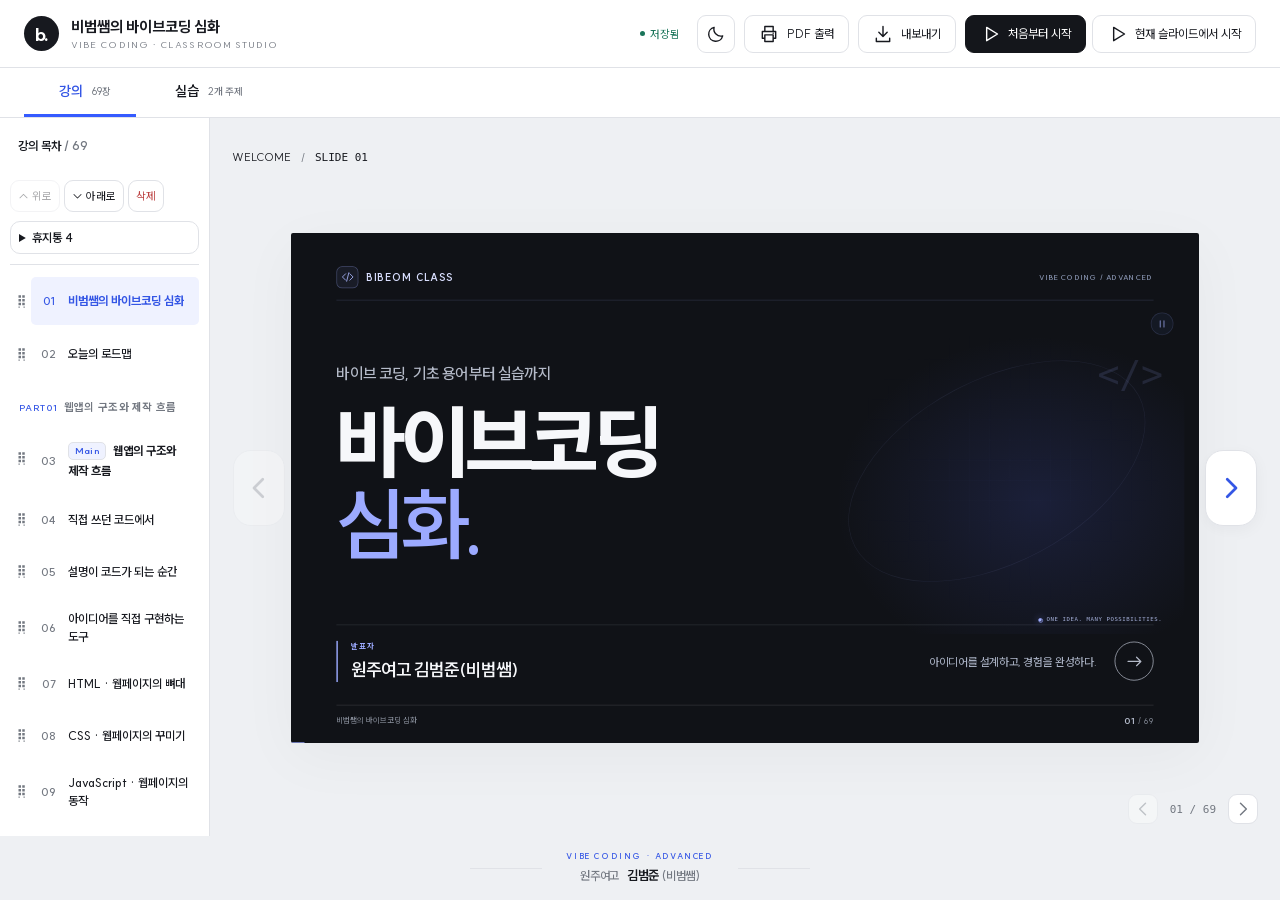
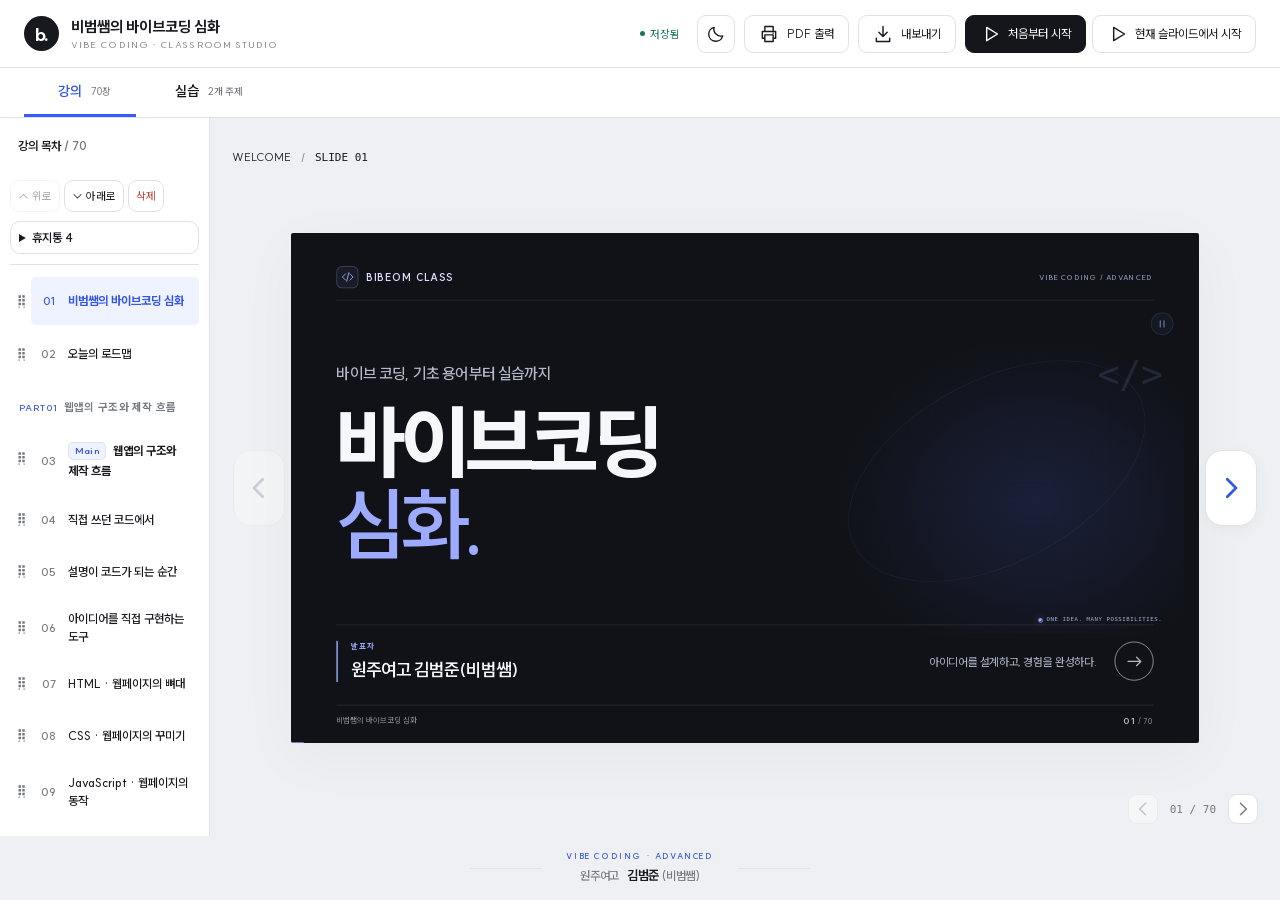
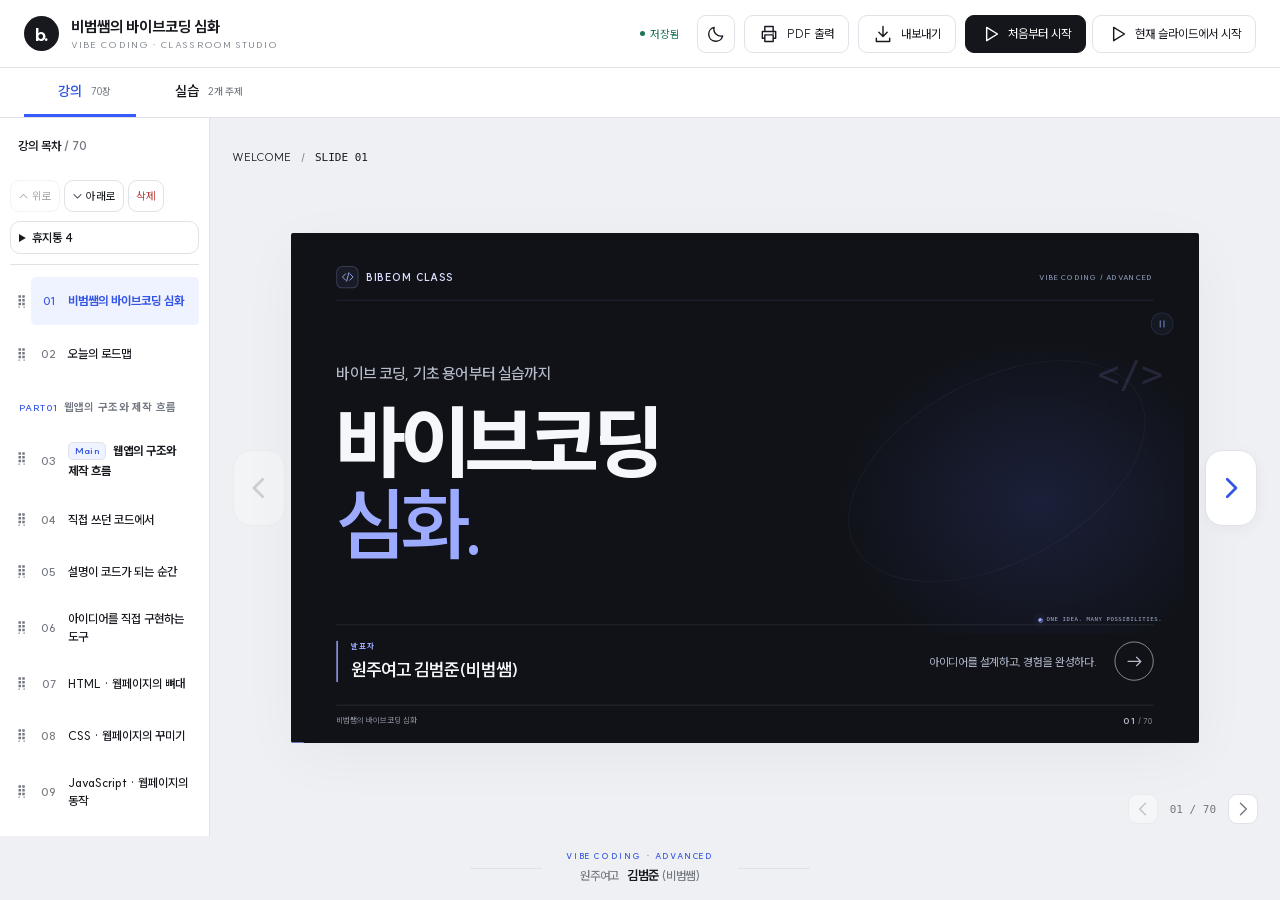
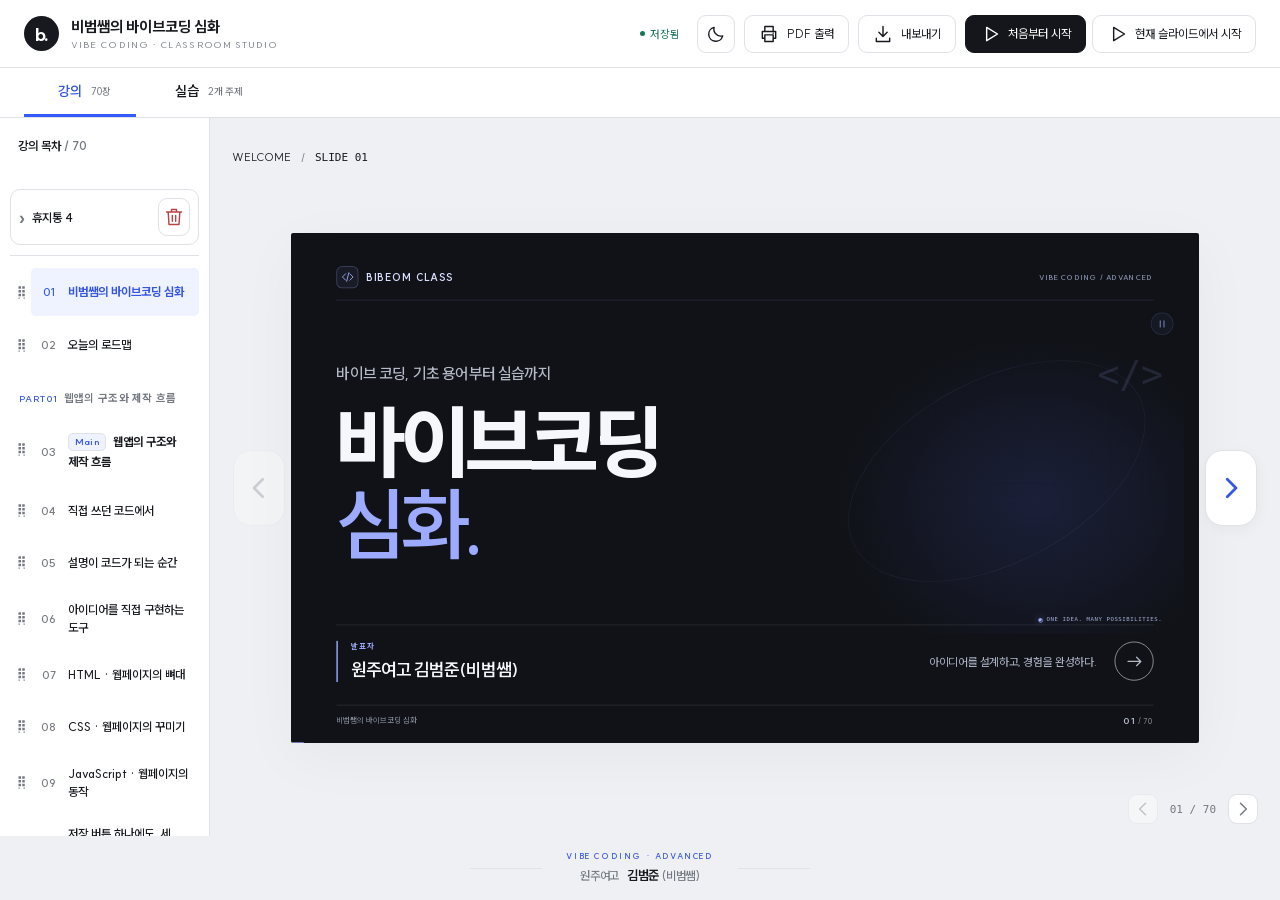
